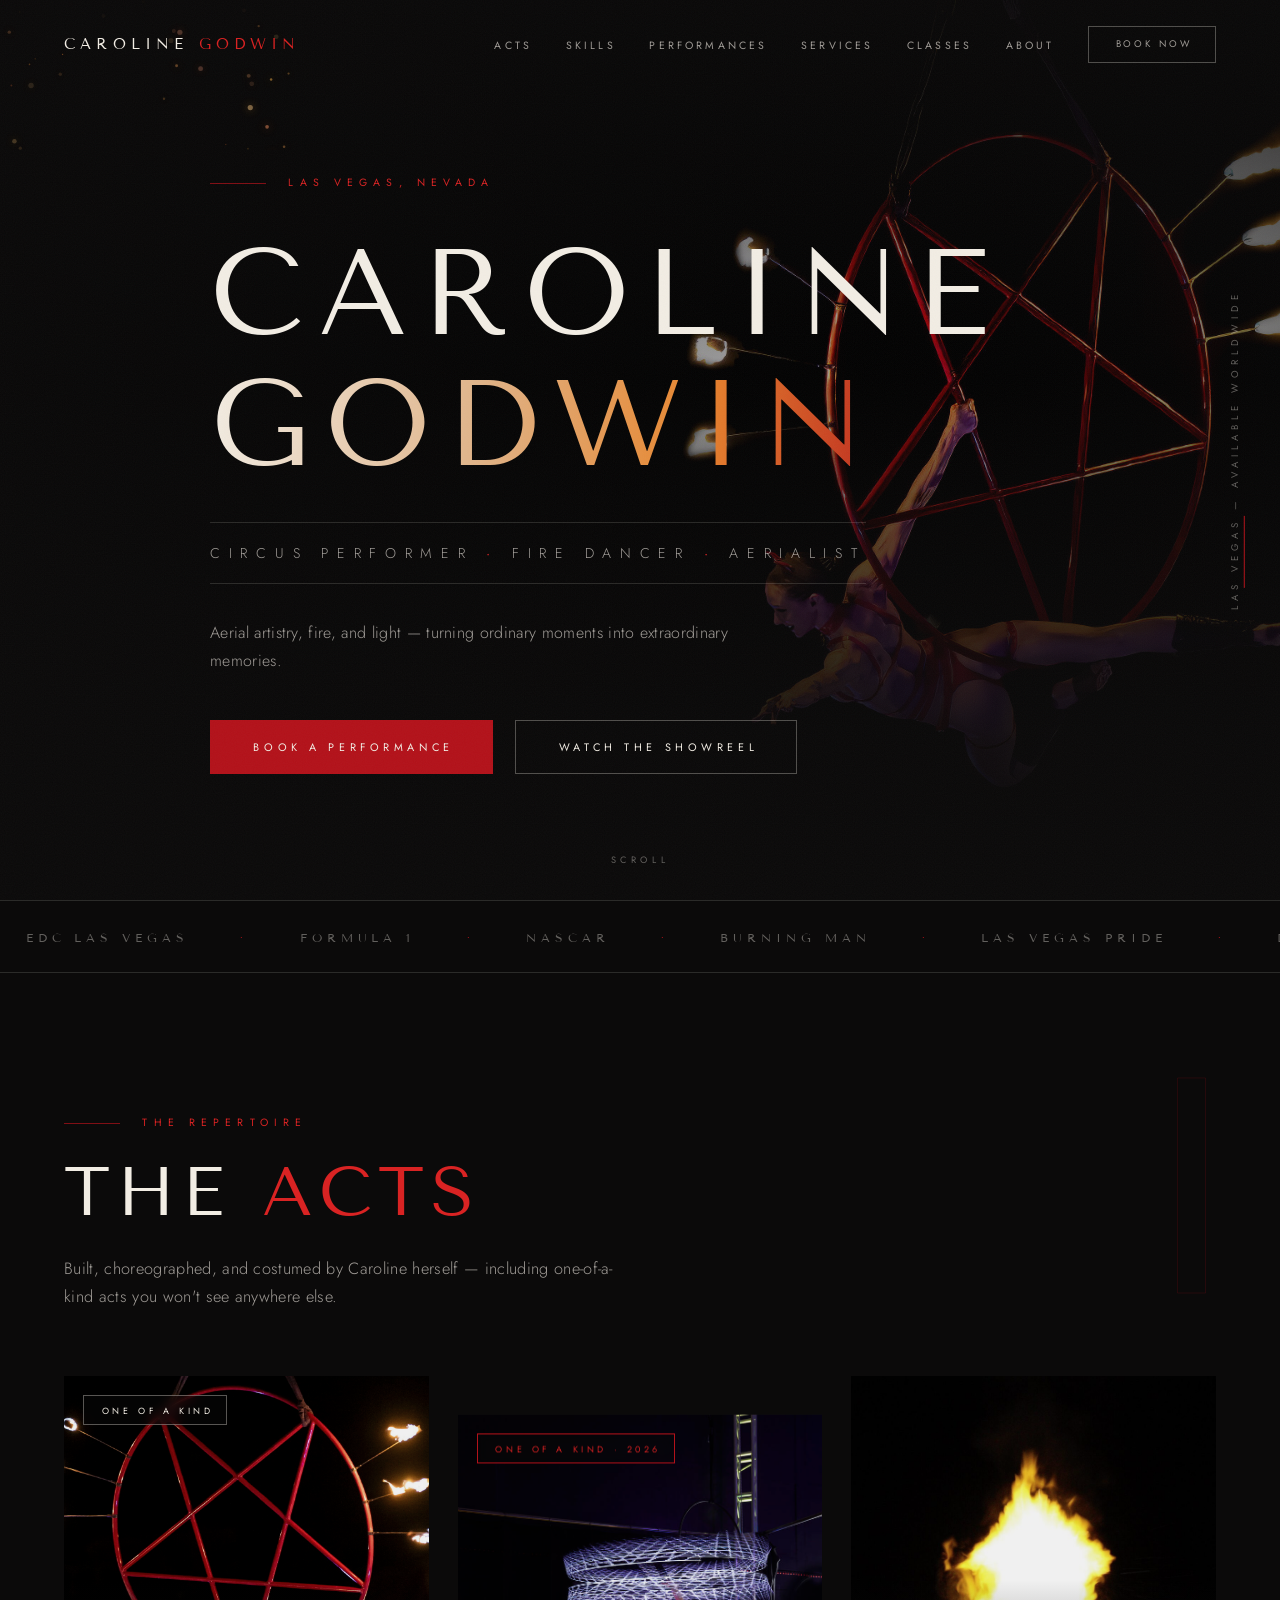
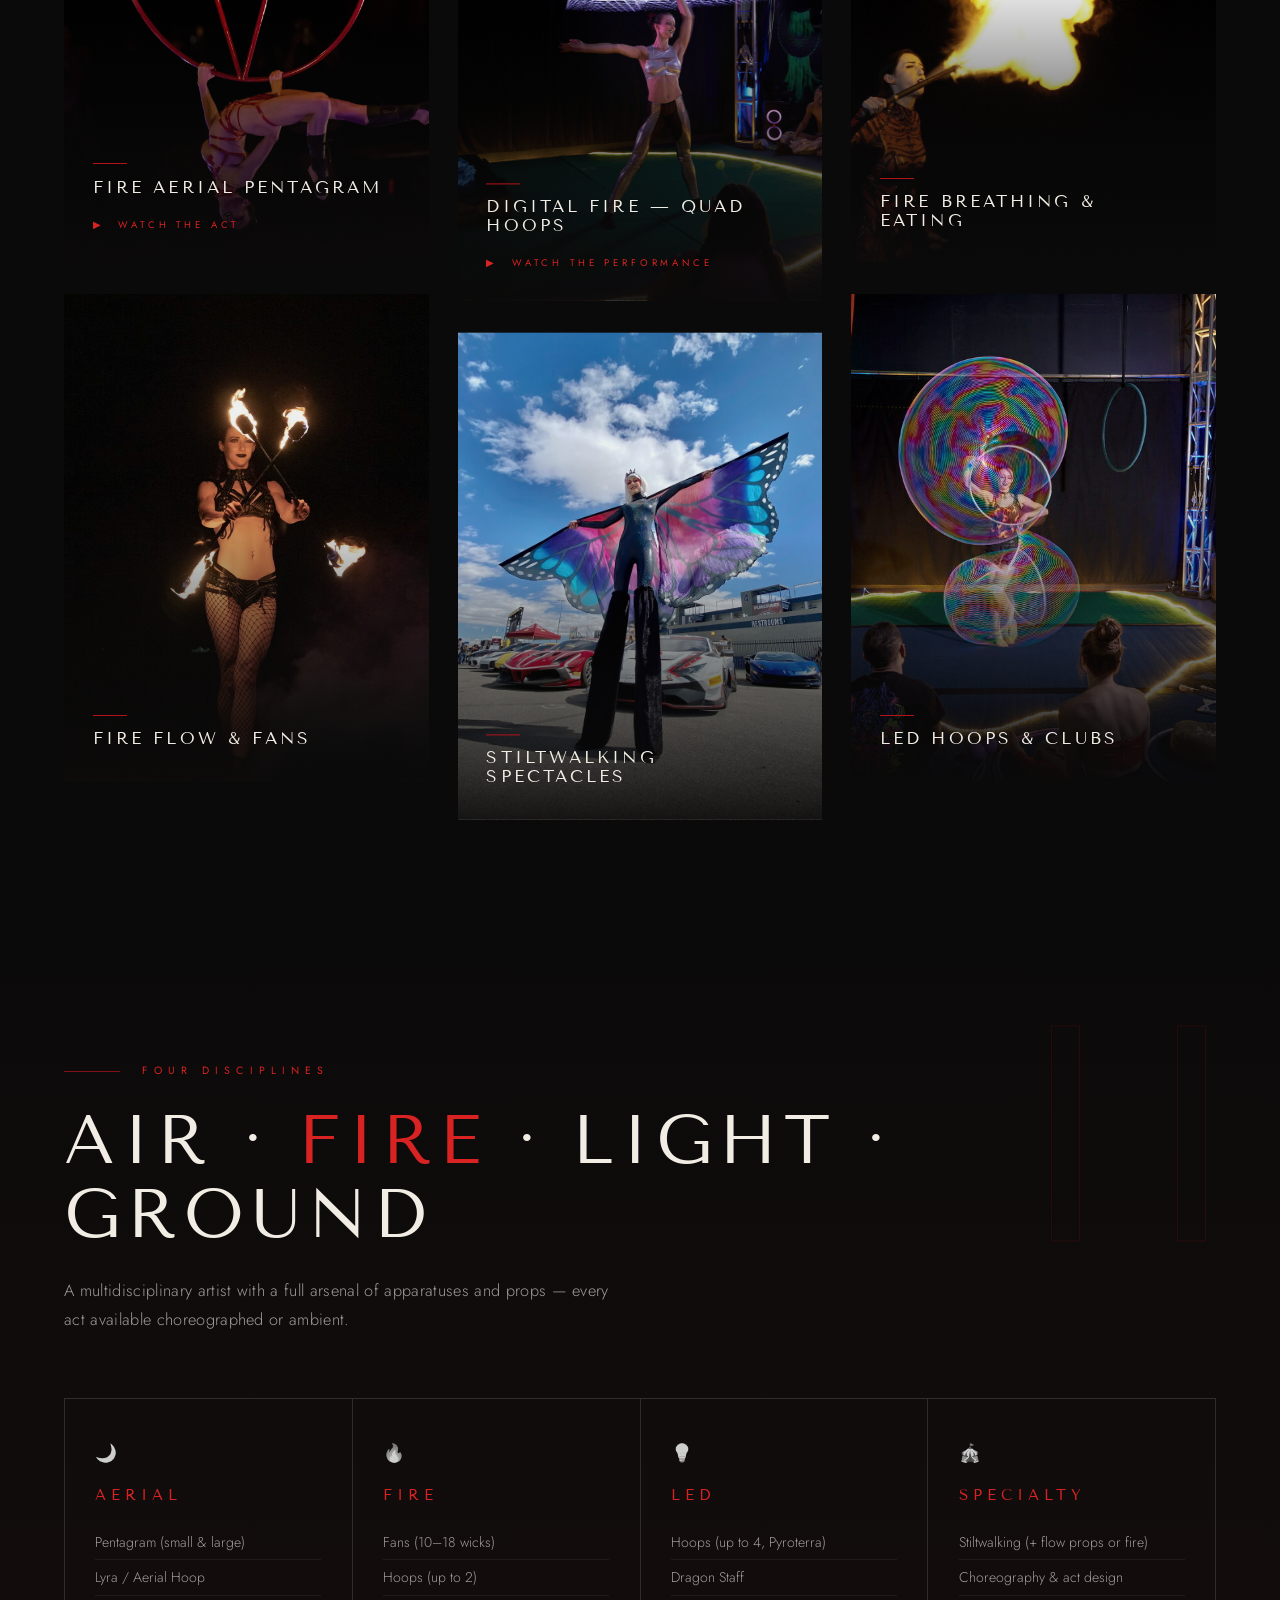
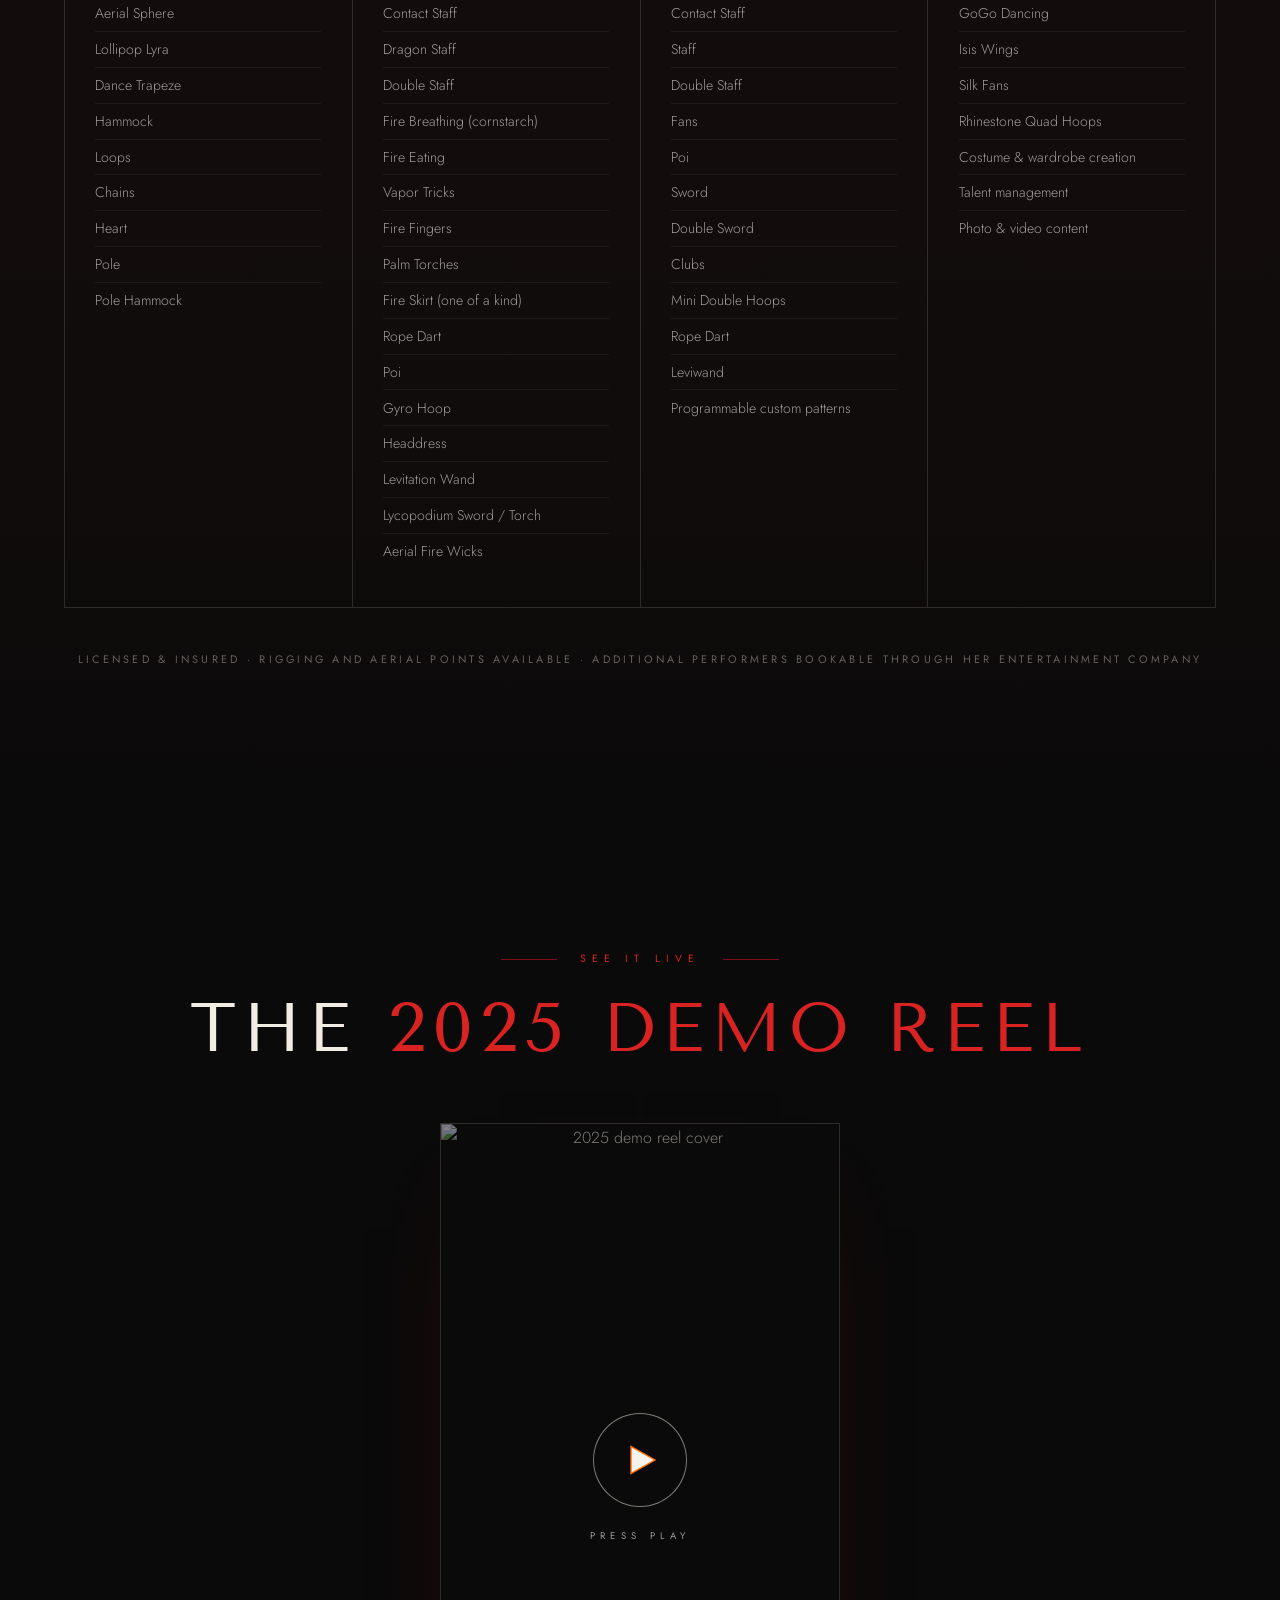
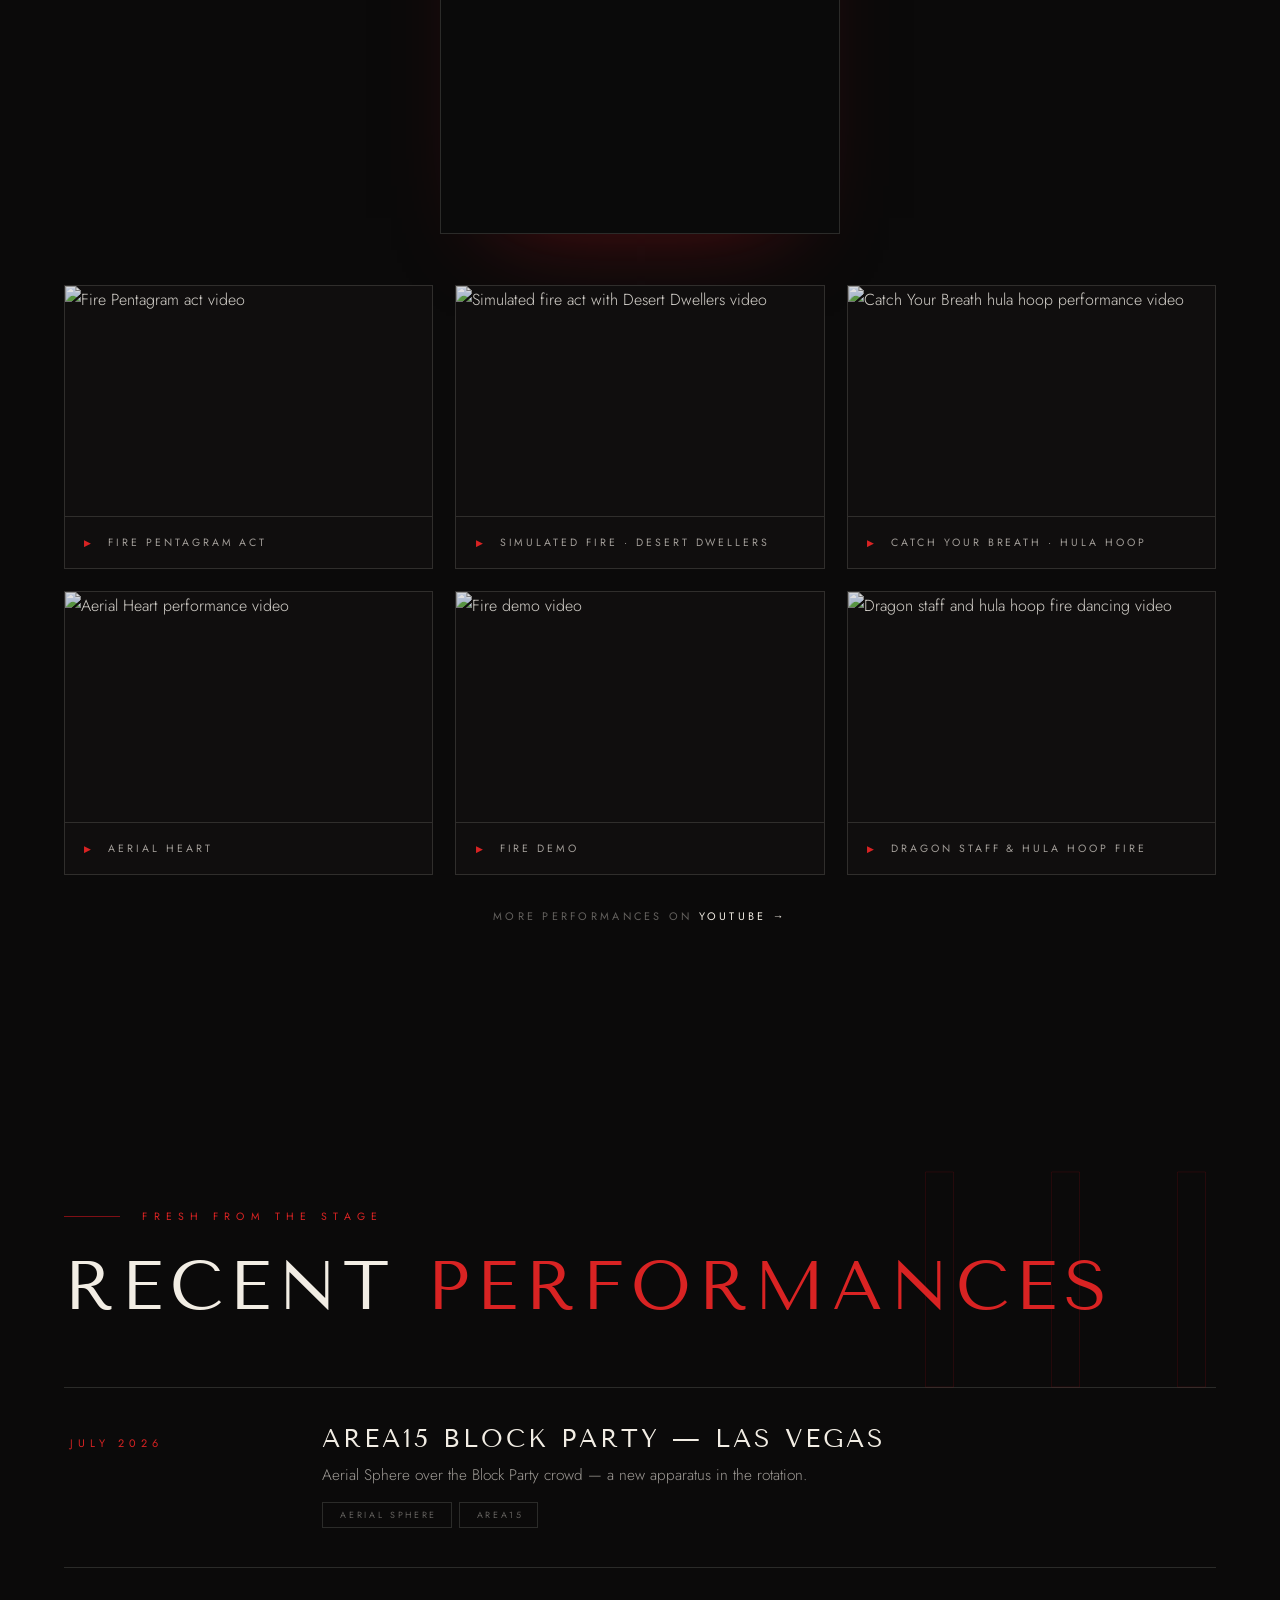
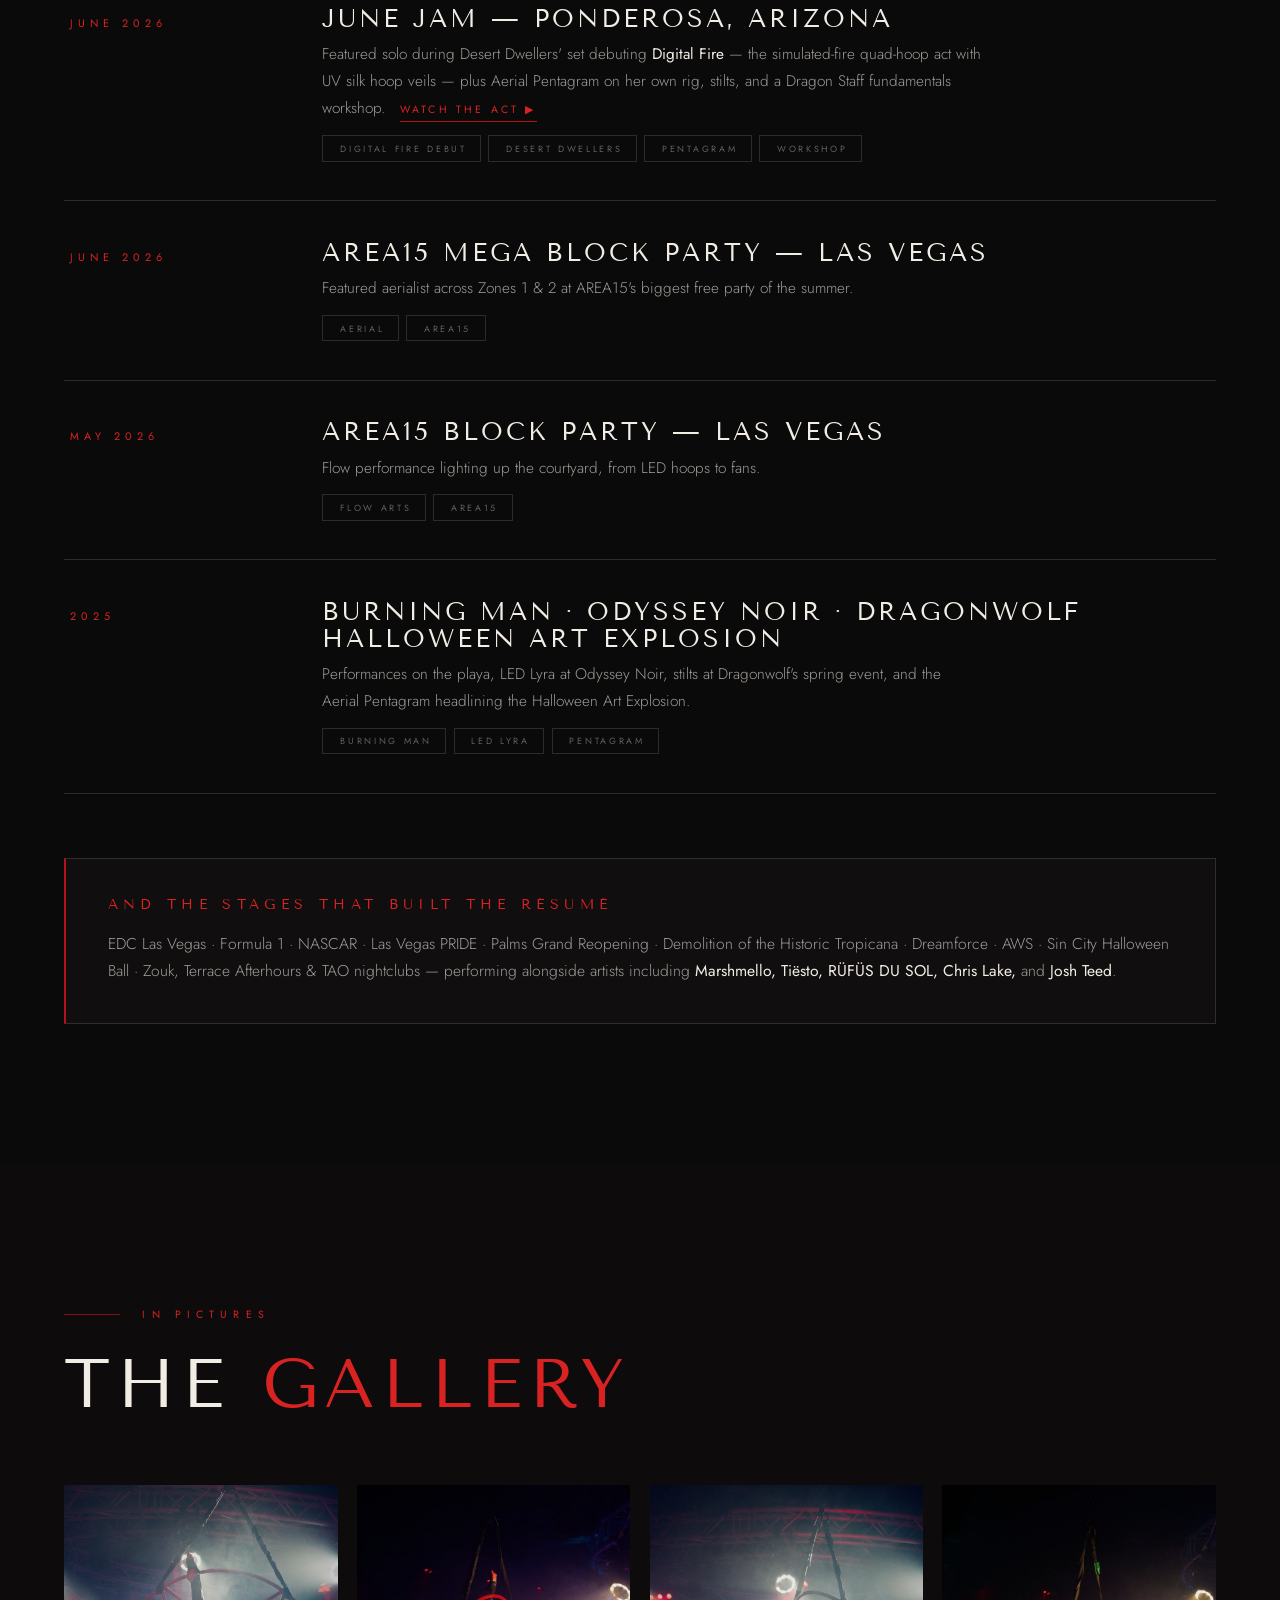
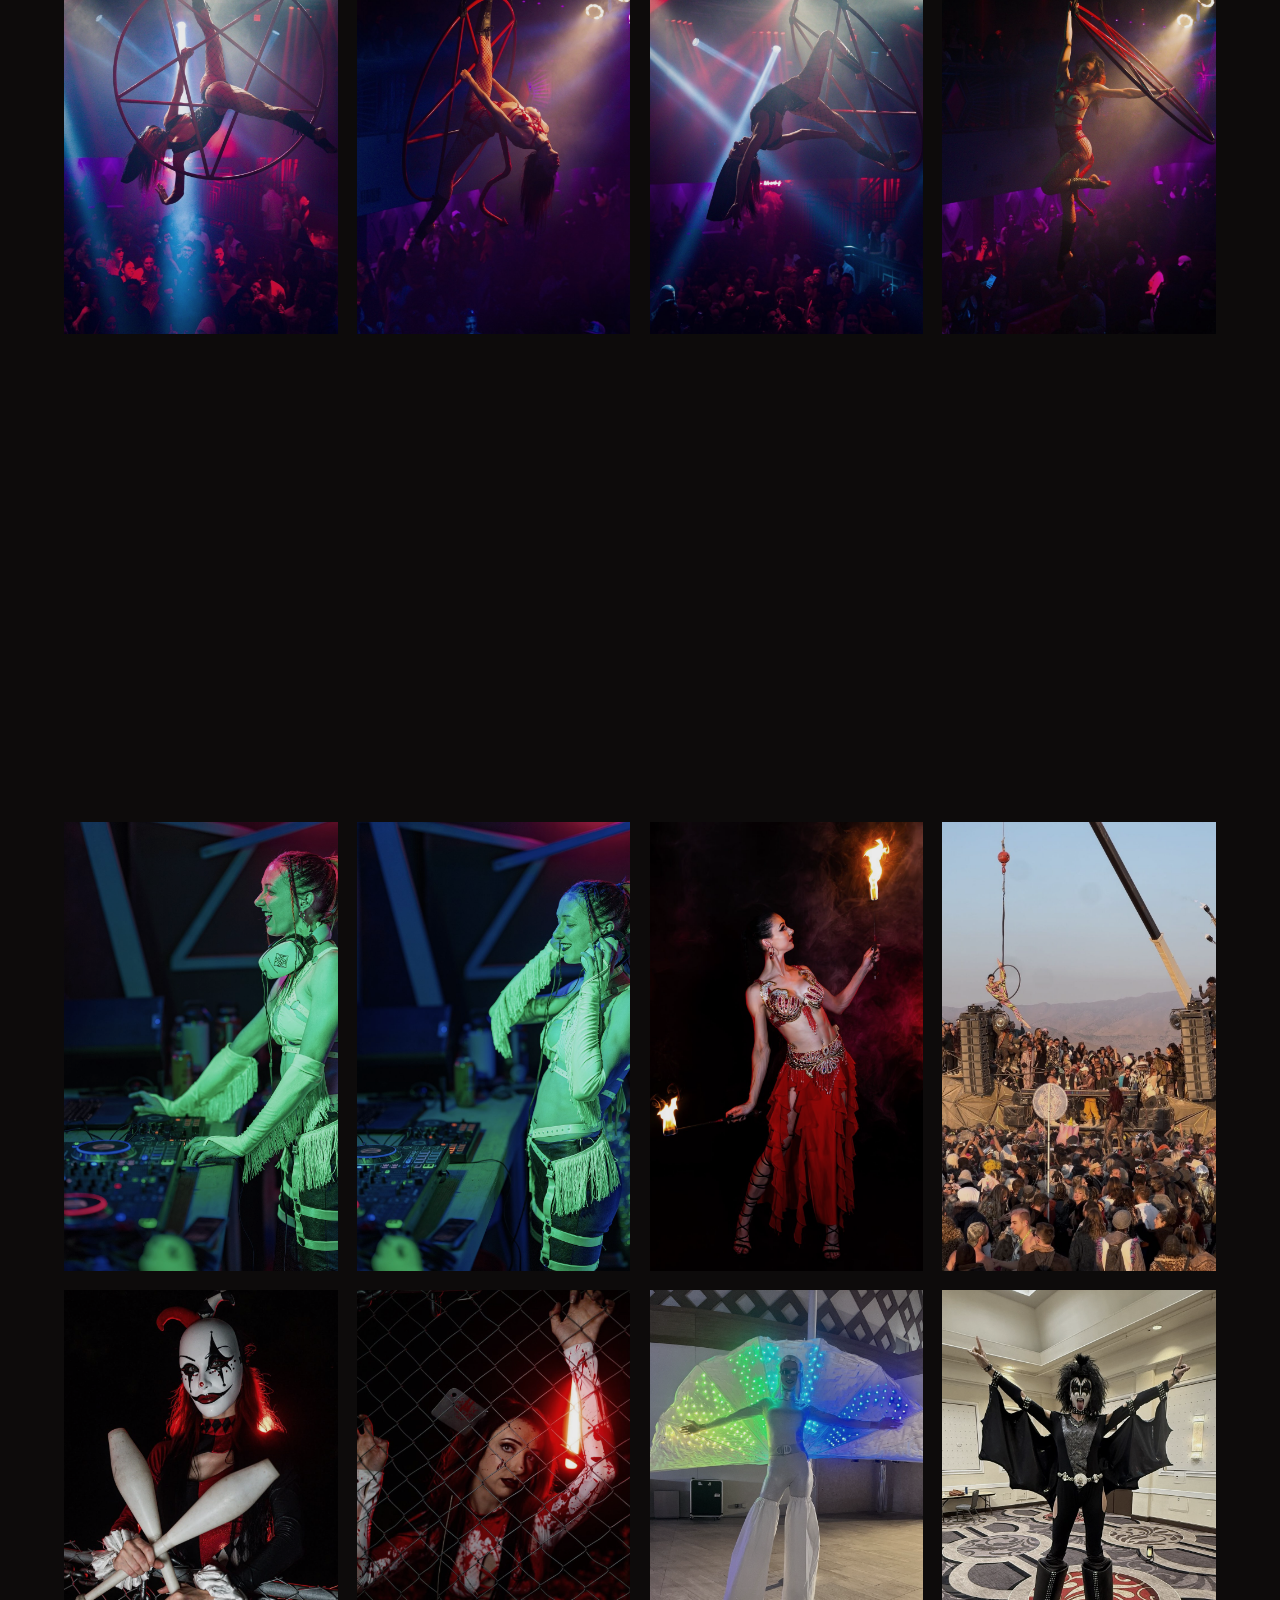
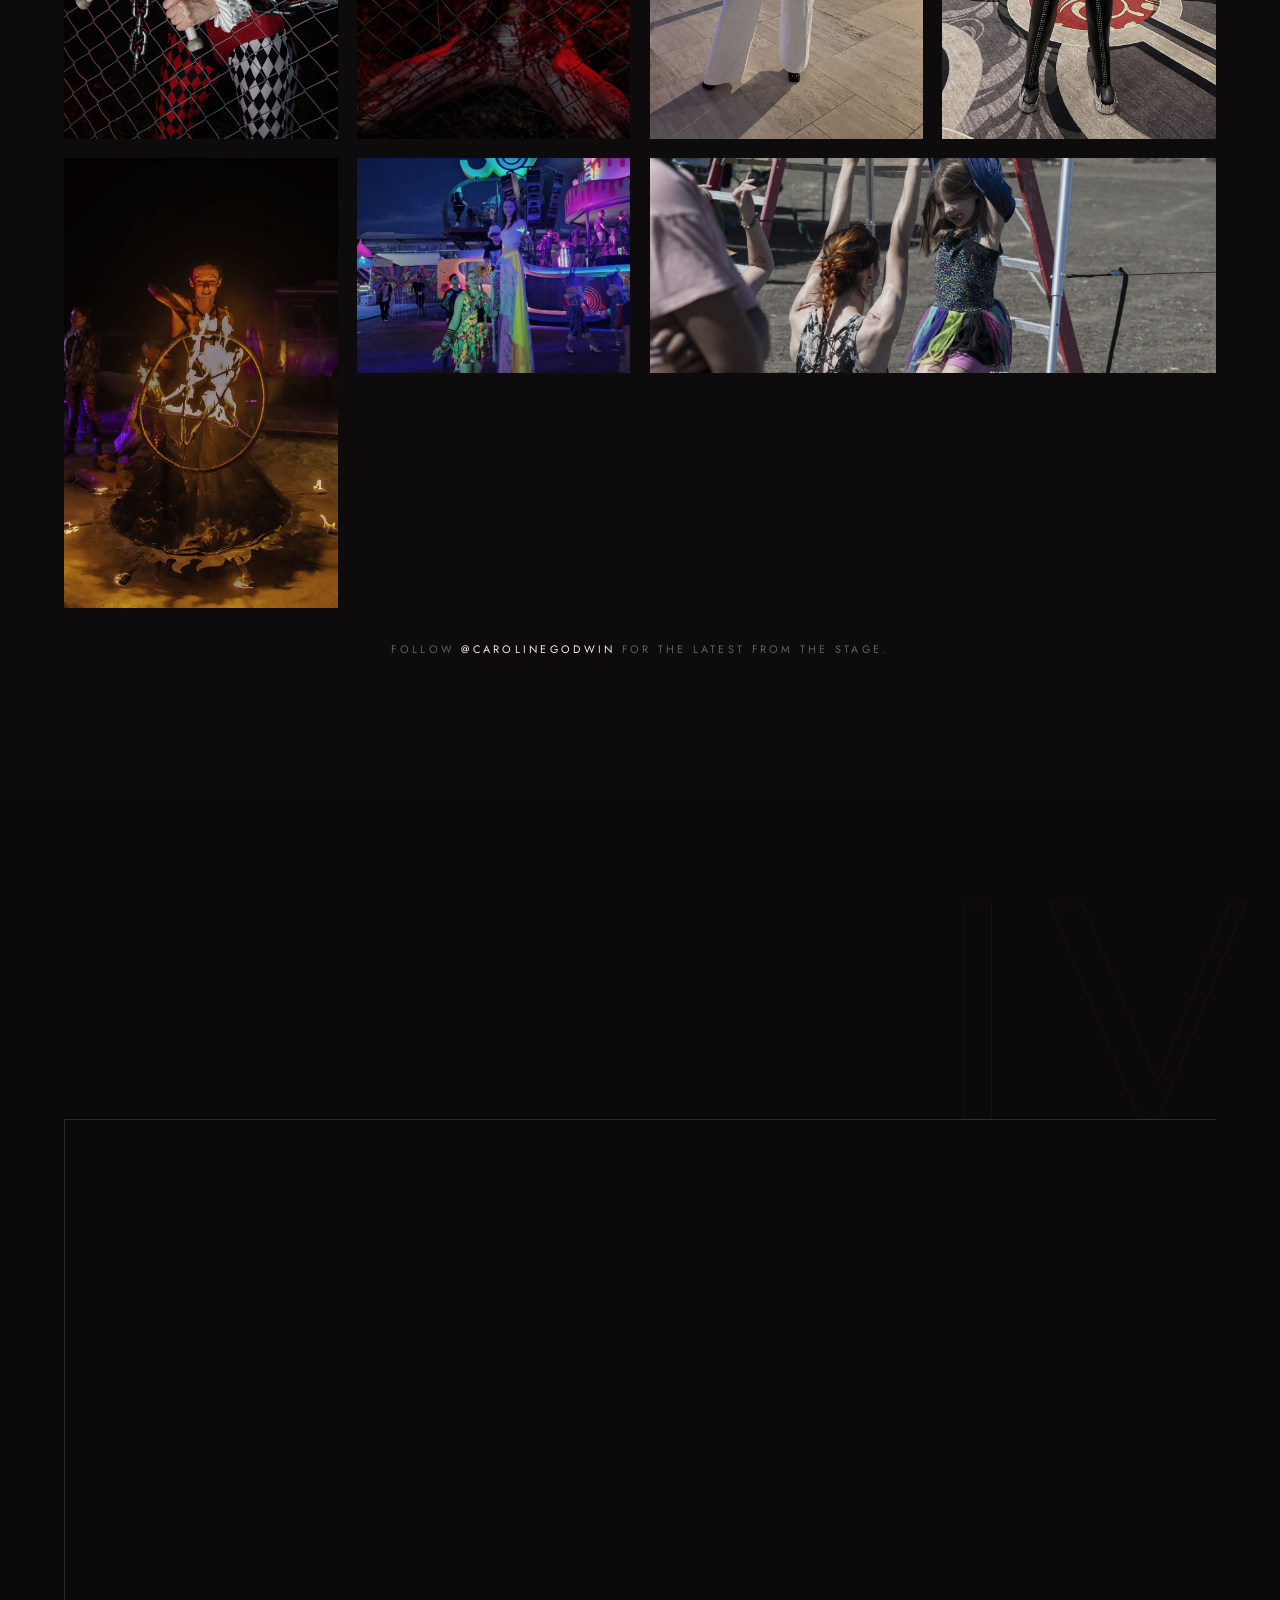
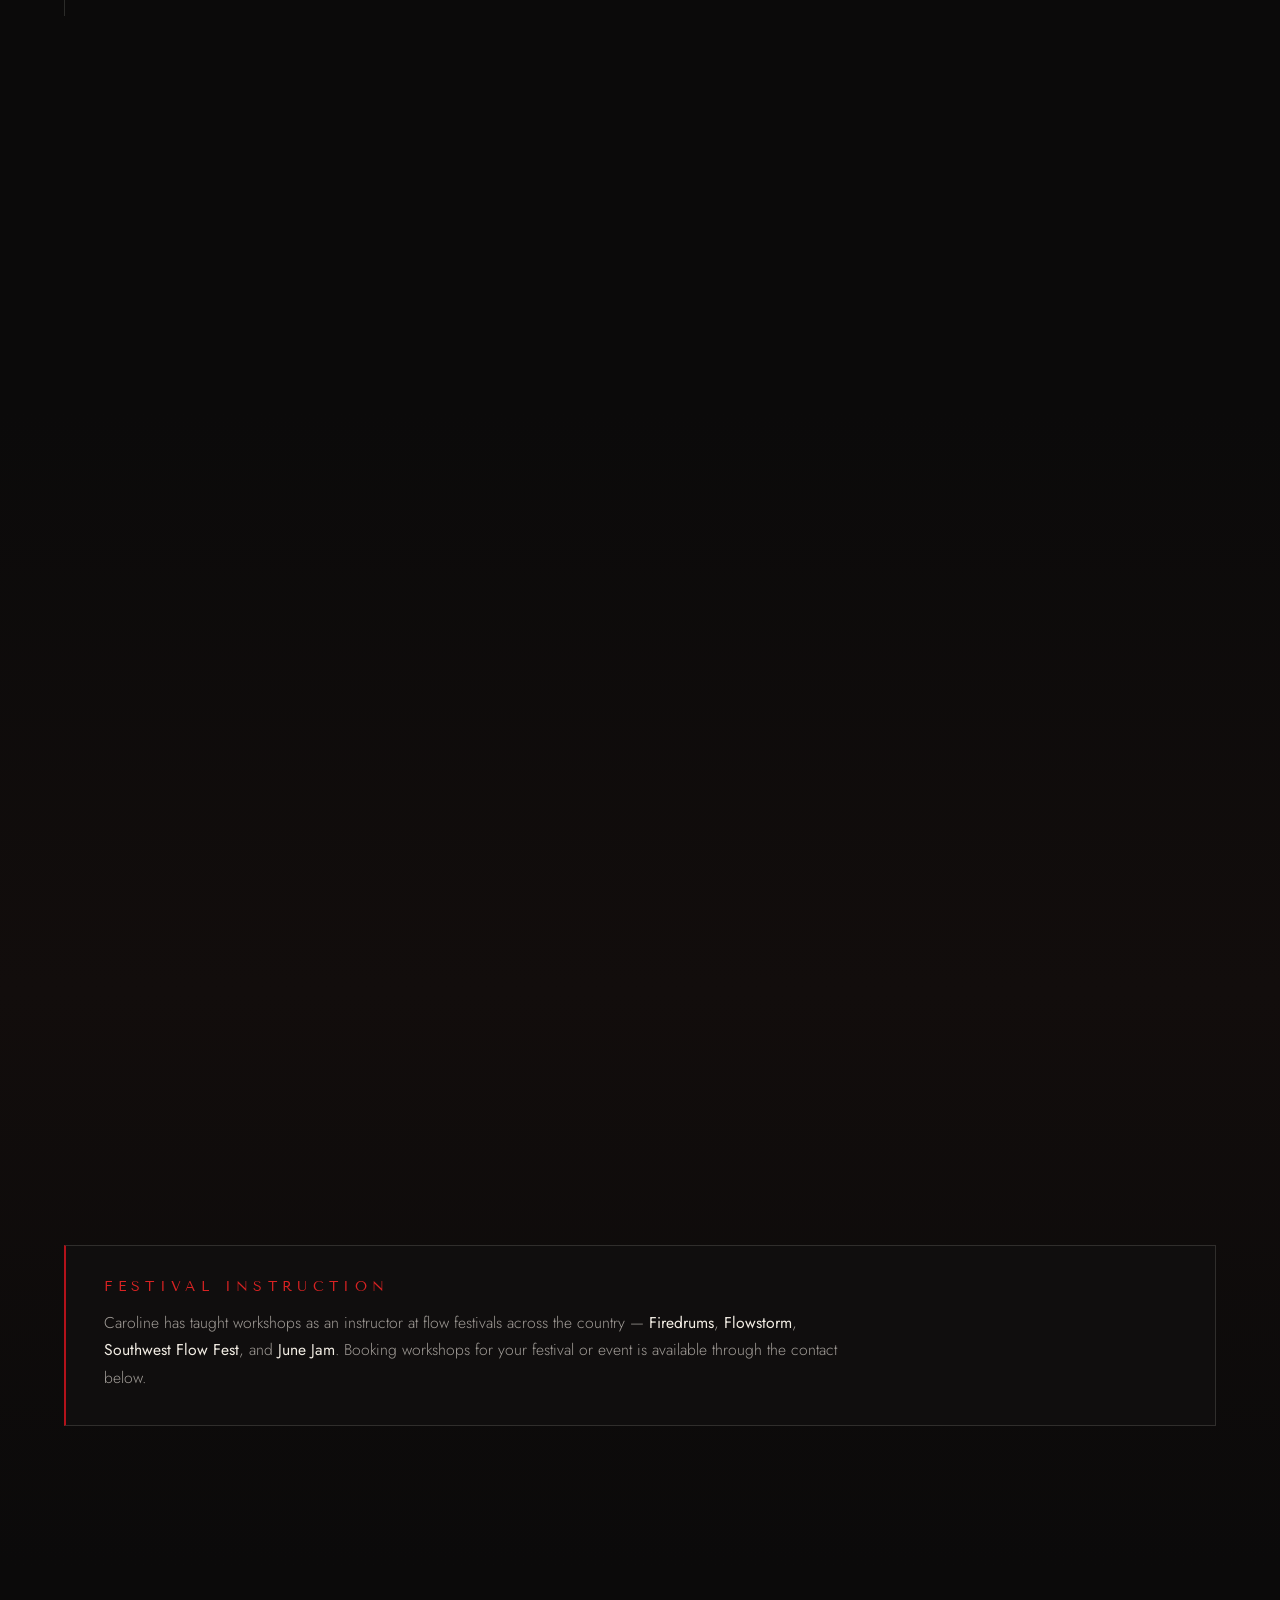
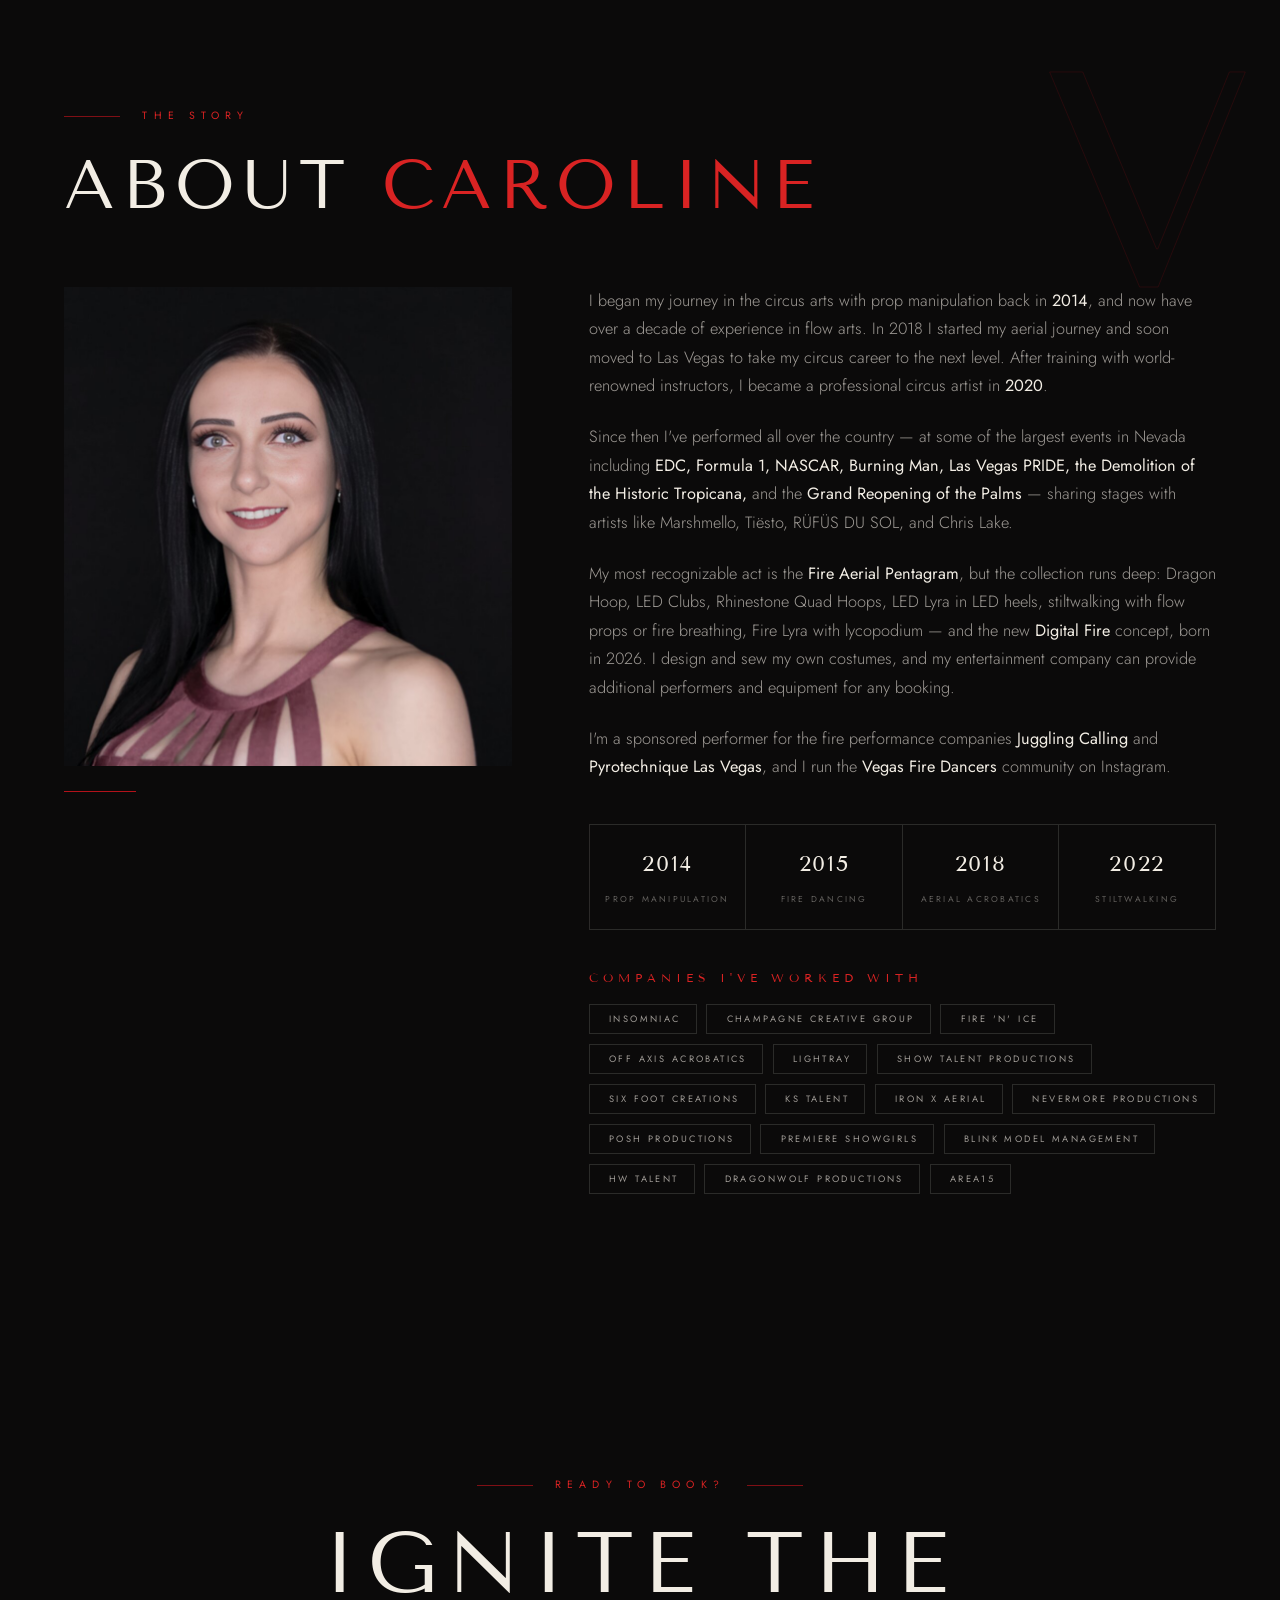
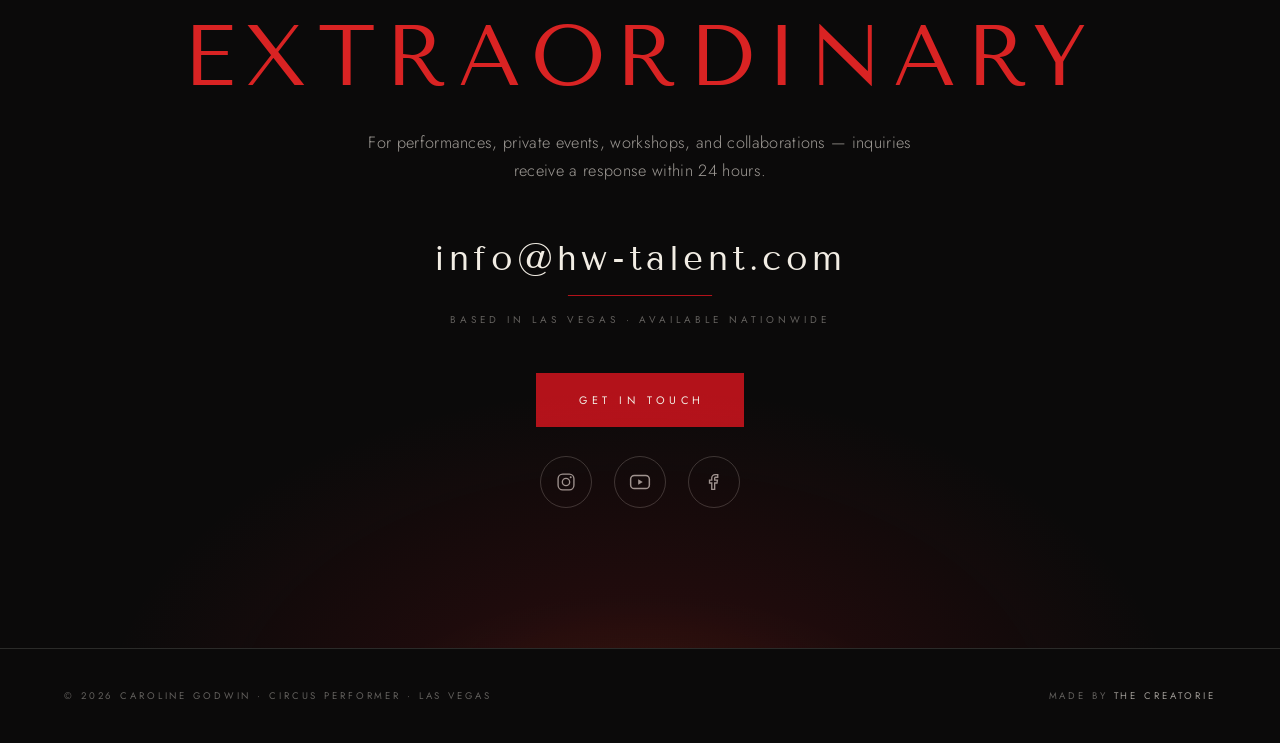
==== index.html @ 17957842 "Add character, stilt, teaching, and fire pentagram photos; pack gallery grid densely Co-Authored-By:" ====
<!DOCTYPE html>
<html lang="en">
<head>
  <meta charset="UTF-8" />
  <meta name="viewport" content="width=device-width, initial-scale=1.0" />
  <title>Caroline Godwin — Circus Performer, Fire Dancer &amp; Aerialist | Las Vegas</title>
  <meta name="description" content="Caroline Godwin is a Las Vegas circus performer, fire dancer, and aerialist — also LED artist, stilt walker, and circus coach. Booked at EDC, Formula 1, NASCAR, Burning Man, AREA15, and more." />
  <meta name="keywords" content="Las Vegas aerialist, fire performer, circus performer, aerial pentagram, lyra, fire dancer, LED performer, stilt walker, event entertainment, Caroline Godwin" />
  <link rel="icon" type="image/png" href="assets/img/favicon.png" />

  <!-- Open Graph -->
  <meta property="og:type" content="website" />
  <meta property="og:title" content="Caroline Godwin — Circus Performer, Fire Dancer &amp; Aerialist" />
  <meta property="og:description" content="Las Vegas circus performer, fire dancer, and aerialist. Turning ordinary moments into extraordinary memories." />
  <meta property="og:image" content="assets/img/fire-pentagram-wide.jpg" />

  <link rel="preconnect" href="https://fonts.googleapis.com" />
  <link rel="preconnect" href="https://fonts.gstatic.com" crossorigin />
  <link href="https://fonts.googleapis.com/css2?family=Tenor+Sans&family=Jost:wght@200;300;400;500&display=swap" rel="stylesheet" />
  <link rel="stylesheet" href="assets/styles.css" />

  <script type="application/ld+json">
  {
    "@context": "https://schema.org",
    "@type": "Person",
    "name": "Caroline Godwin",
    "jobTitle": "Circus Performer, Fire Dancer & Aerialist",
    "description": "Las Vegas-based circus performer, fire dancer, and aerialist — with LED performance, stilt walking, and circus coaching. Signature acts include the Fire Aerial Pentagram.",
    "url": "https://www.carolinegodwin.com",
    "email": "info@hw-talent.com",
    "address": { "@type": "PostalAddress", "addressLocality": "Las Vegas", "addressRegion": "NV", "addressCountry": "US" },
    "sameAs": [
      "https://www.instagram.com/carolinegodwin",
      "https://www.youtube.com/@Carolinegodwincircus",
      "https://www.facebook.com/circuscaroline"
    ]
  }
  </script>
</head>
<body>

  <!-- ============ NAV ============ -->
  <nav class="nav" id="nav">
    <div class="wrap nav-inner">
      <a href="#top" class="brand">CAROLINE <em>GODWIN</em></a>
      <ul class="nav-links" id="navLinks">
        <li><a href="#acts">Acts</a></li>
        <li><a href="#skills">Skills</a></li>
        <li><a href="#performances">Performances</a></li>
        <li><a href="#services">Services</a></li>
        <li><a href="#classes">Classes</a></li>
        <li><a href="#about">About</a></li>
        <li><a href="#contact" class="btn"><span>Book Now</span></a></li>
      </ul>
      <button class="burger" id="burger" aria-label="Toggle menu" aria-expanded="false">
        <span></span><span></span><span></span>
      </button>
    </div>
  </nav>

  <!-- ============ HERO ============ -->
  <header class="hero" id="top">
    <div class="hero-bg" aria-hidden="true"></div>
    <canvas id="embers" aria-hidden="true"></canvas>
    <div class="wrap hero-content">
      <p class="eyebrow">Las Vegas, Nevada</p>
      <h1>Caroline<br /><span class="fire-word">Godwin</span></h1>
      <p class="hero-tag">Circus Performer <b>·</b> Fire Dancer <b>·</b> Aerialist</p>
      <p class="hero-sub">Aerial artistry, fire, and light — turning ordinary moments into
        extraordinary memories.</p>
      <div class="hero-ctas">
        <a href="#contact" class="btn btn-solid"><span>Book a Performance</span></a>
        <a href="#reel" class="btn"><span>Watch the Showreel</span></a>
      </div>
    </div>
    <span class="hero-side" aria-hidden="true">Las Vegas — Available Worldwide</span>
    <span class="scroll-cue">Scroll</span>
  </header>

  <!-- ============ EVENTS LINE ============ -->
  <div class="tapes" aria-label="Events performed at">
    <div class="marquee tape-red">
      <div class="marquee-track" id="marqueeTrack">
        <span>EDC Las Vegas</span><span>Formula 1</span><span>NASCAR</span><span>Burning Man</span><span>Las Vegas PRIDE</span><span>Dreamforce</span><span>June Jam</span><span>Sin City Halloween Ball</span><span>Palms Grand Reopening</span><span>Drop the Trop</span><span>Playa Playground</span><span>Taste the Show</span><span>Firedrums</span><span>Flowstorm</span><span>BLVCKMVSS</span>
      </div>
    </div>
  </div>

  <!-- ============ SIGNATURE ACTS ============ -->
  <section id="acts" class="ghost" data-bg="I">
    <div class="wrap">
      <p class="eyebrow reveal">The Repertoire</p>
      <h2 class="section-title reveal">The <span class="accent">Acts</span></h2>
      <p class="lede reveal">Built, choreographed, and costumed by Caroline herself — including
        one-of-a-kind acts you won't see anywhere else.</p>
      <div class="acts-grid">
        <figure class="act-card act-video reveal" role="button" tabindex="0"
                data-video="OL39vU8sBs0" data-ratio="wide"
                aria-label="Watch the Fire Aerial Pentagram act">
          <span class="badge">One of a Kind</span>
          <img src="assets/img/fire-pentagram-tall.jpg" alt="Caroline Godwin performing on the flaming aerial pentagram" loading="lazy" />
          <figcaption class="act-info">
            <h3>Fire Aerial Pentagram</h3>
            <p>A custom five-point star apparatus, rigged and lit ablaze while Caroline performs
               aerial artistry inside it.</p>
            <span class="watch-cue">▶&nbsp; Watch the act</span>
          </figcaption>
        </figure>
        <figure class="act-card act-video reveal" data-delay="1" role="button" tabindex="0"
                data-video="e8due0wkQ0Q" data-ratio="vertical"
                aria-label="Watch the Digital Fire performance video">
          <span class="badge new">One of a Kind · 2026</span>
          <img src="assets/img/gyroscopic-hoop.jpg" alt="Digital Fire LED quad hoop performance with fire-colored light trails" loading="lazy" />
          <figcaption class="act-info">
            <h3>Digital Fire — Quad Hoops</h3>
            <p>A programmed simulated-fire experience that emulates the energy of real flame —
               burn-ban proof, indoor-friendly, debuted live with Desert Dwellers at June Jam 2026.</p>
            <span class="watch-cue">▶&nbsp; Watch the performance</span>
          </figcaption>
        </figure>
        <figure class="act-card reveal" data-delay="2">
          <img src="assets/img/fire-breathing.jpg" alt="Caroline Godwin breathing a huge plume of fire" loading="lazy" />
          <figcaption class="act-info">
            <h3>Fire Breathing &amp; Eating</h3>
            <p>Corn-starch fire breathing, fire eating, vapor tricks, fire fingers, and palm
               torches — licensed and insured fire performance at its most primal.</p>
          </figcaption>
        </figure>
        <figure class="act-card reveal">
          <img src="assets/img/fire-fans.jpg" alt="Fire fans performance in the smoke" loading="lazy" />
          <figcaption class="act-info">
            <h3>Fire Flow &amp; Fans</h3>
            <p>Double-layered 18-wick fire fans, hoops, dragon staff, rope dart, leviwand, and a
               one-of-a-kind fire skirt — plus Fire Lyra with lycopodium bursts.</p>
          </figcaption>
        </figure>
        <figure class="act-card reveal" data-delay="1">
          <img src="assets/img/butterfly-stilts-racetrack.jpg" alt="Stilt walking in giant butterfly wings at the racetrack" loading="lazy" />
          <figcaption class="act-info">
            <h3>Stiltwalking Spectacles</h3>
            <p>Towering characters with Isis wings, flow props, or fire breathing — seen at EDC,
               Formula 1, NASCAR, and festival midways across the country.</p>
          </figcaption>
        </figure>
        <figure class="act-card reveal" data-delay="2">
          <img src="assets/img/led-bubble-hoops.jpg" alt="Gyroscopic LED hoop act glowing in the dark" loading="lazy" />
          <figcaption class="act-info">
            <h3>LED Hoops &amp; Clubs</h3>
            <p>Pyroterra programmable hoops (up to four at once), LED clubs, rhinestone quad
               hoops, mini double hoops, and LED Lyra performed in light-up 8" heels.</p>
          </figcaption>
        </figure>
      </div>
    </div>
  </section>

  <!-- ============ DISCIPLINES ============ -->
  <section id="skills" class="disciplines ghost" data-bg="II">
    <div class="wrap">
      <p class="eyebrow reveal">Four Disciplines</p>
      <h2 class="section-title reveal">Air · <span class="accent">Fire</span> · Light · Ground</h2>
      <p class="lede reveal">A multidisciplinary artist with a full arsenal of apparatuses and props —
        every act available choreographed or ambient.</p>
      <div class="disc-grid">
        <div class="disc reveal">
          <span class="disc-icon">🌙</span>
          <h3>Aerial</h3>
          <ul>
            <li>Pentagram (small &amp; large)</li>
            <li>Lyra / Aerial Hoop</li>
            <li>Aerial Sphere</li>
            <li>Lollipop Lyra</li>
            <li>Dance Trapeze</li>
            <li>Hammock</li>
            <li>Loops</li>
            <li>Chains</li>
            <li>Heart</li>
            <li>Pole</li>
            <li>Pole Hammock</li>
          </ul>
        </div>
        <div class="disc reveal" data-delay="1">
          <span class="disc-icon">🔥</span>
          <h3>Fire</h3>
          <ul>
            <li>Fans (10–18 wicks)</li>
            <li>Hoops (up to 2)</li>
            <li>Contact Staff</li>
            <li>Dragon Staff</li>
            <li>Double Staff</li>
            <li>Fire Breathing (cornstarch)</li>
            <li>Fire Eating</li>
            <li>Vapor Tricks</li>
            <li>Fire Fingers</li>
            <li>Palm Torches</li>
            <li>Fire Skirt (one of a kind)</li>
            <li>Rope Dart</li>
            <li>Poi</li>
            <li>Gyro Hoop</li>
            <li>Headdress</li>
            <li>Levitation Wand</li>
            <li>Lycopodium Sword / Torch</li>
            <li>Aerial Fire Wicks</li>
          </ul>
        </div>
        <div class="disc reveal" data-delay="2">
          <span class="disc-icon">💡</span>
          <h3>LED</h3>
          <ul>
            <li>Hoops (up to 4, Pyroterra)</li>
            <li>Dragon Staff</li>
            <li>Contact Staff</li>
            <li>Staff</li>
            <li>Double Staff</li>
            <li>Fans</li>
            <li>Poi</li>
            <li>Sword</li>
            <li>Double Sword</li>
            <li>Clubs</li>
            <li>Mini Double Hoops</li>
            <li>Rope Dart</li>
            <li>Leviwand</li>
            <li>Programmable custom patterns</li>
          </ul>
        </div>
        <div class="disc reveal" data-delay="3">
          <span class="disc-icon">🎪</span>
          <h3>Specialty</h3>
          <ul>
            <li>Stiltwalking (+ flow props or fire)</li>
            <li>Choreography &amp; act design</li>
            <li>GoGo Dancing</li>
            <li>Isis Wings</li>
            <li>Silk Fans</li>
            <li>Rhinestone Quad Hoops</li>
            <li>Costume &amp; wardrobe creation</li>
            <li>Talent management</li>
            <li>Photo &amp; video content</li>
          </ul>
        </div>
      </div>
      <p class="disc-note">Licensed &amp; insured · rigging and aerial points available ·
        additional performers bookable through her entertainment company</p>
    </div>
  </section>

  <!-- ============ WATCH ============ -->
  <section id="reel" class="reel">
    <div class="wrap">
      <p class="eyebrow reveal">See It Live</p>
      <h2 class="section-title reveal">The <span class="accent">2025 Demo Reel</span></h2>
      <div class="reel-featured reveal" role="button" tabindex="0" aria-label="Play the 2025 demo reel"
           data-video="5qq1m9czYqo" data-ratio="vertical" id="featuredReel">
        <img src="https://img.youtube.com/vi/5qq1m9czYqo/hqdefault.jpg" alt="2025 demo reel cover" loading="lazy" />
        <div class="video-cover">
          <div class="play-btn">
            <svg width="26" height="30" viewBox="0 0 26 30" fill="none" xmlns="http://www.w3.org/2000/svg">
              <path d="M1 1.5V28.5L25 15L1 1.5Z" fill="#f7f2ec" stroke="#ff6a00" stroke-width="1.4"/>
            </svg>
          </div>
          <span>Press Play</span>
        </div>
      </div>

      <div class="video-grid">
        <figure class="vid-card reveal" role="button" tabindex="0" data-video="OL39vU8sBs0" data-ratio="wide" aria-label="Watch the Fire Pentagram act">
          <img src="https://img.youtube.com/vi/OL39vU8sBs0/hqdefault.jpg" alt="Fire Pentagram act video" loading="lazy" />
          <figcaption><span class="vid-play">▶</span> Fire Pentagram Act</figcaption>
        </figure>
        <figure class="vid-card reveal" data-delay="1" role="button" tabindex="0" data-video="e8due0wkQ0Q" data-ratio="vertical" aria-label="Watch the simulated fire act with Desert Dwellers">
          <img src="https://img.youtube.com/vi/e8due0wkQ0Q/hqdefault.jpg" alt="Simulated fire act with Desert Dwellers video" loading="lazy" />
          <figcaption><span class="vid-play">▶</span> Simulated Fire · Desert Dwellers</figcaption>
        </figure>
        <figure class="vid-card reveal" data-delay="2" role="button" tabindex="0" data-video="H8nj4sbIAmQ" data-ratio="wide" aria-label="Watch Catch Your Breath hula hoop performance">
          <img src="https://img.youtube.com/vi/H8nj4sbIAmQ/hqdefault.jpg" alt="Catch Your Breath hula hoop performance video" loading="lazy" />
          <figcaption><span class="vid-play">▶</span> Catch Your Breath · Hula Hoop</figcaption>
        </figure>
        <figure class="vid-card reveal" role="button" tabindex="0" data-video="6n6LV-1n7CU" data-ratio="vertical" aria-label="Watch the Aerial Heart performance">
          <img src="https://img.youtube.com/vi/6n6LV-1n7CU/hqdefault.jpg" alt="Aerial Heart performance video" loading="lazy" />
          <figcaption><span class="vid-play">▶</span> Aerial Heart</figcaption>
        </figure>
        <figure class="vid-card reveal" data-delay="1" role="button" tabindex="0" data-video="JYvUHVsZxRo" data-ratio="wide" aria-label="Watch the fire demo">
          <img src="https://img.youtube.com/vi/JYvUHVsZxRo/hqdefault.jpg" alt="Fire demo video" loading="lazy" />
          <figcaption><span class="vid-play">▶</span> Fire Demo</figcaption>
        </figure>
        <figure class="vid-card reveal" data-delay="2" role="button" tabindex="0" data-video="M_gC9o65R20" data-ratio="wide" aria-label="Watch dragon staff and hula hoop fire dancing">
          <img src="https://img.youtube.com/vi/M_gC9o65R20/hqdefault.jpg" alt="Dragon staff and hula hoop fire dancing video" loading="lazy" />
          <figcaption><span class="vid-play">▶</span> Dragon Staff &amp; Hula Hoop Fire</figcaption>
        </figure>
      </div>
      <p class="disc-note" style="margin-top:2rem">More performances on
        <a href="https://www.youtube.com/@Carolinegodwincircus/videos" target="_blank" rel="noopener">YouTube&nbsp;→</a></p>
    </div>
  </section>

  <!-- ============ PERFORMANCES ============ -->
  <section id="performances" class="ghost" data-bg="III">
    <div class="wrap">
      <p class="eyebrow reveal">Fresh From the Stage</p>
      <h2 class="section-title reveal">Recent <span class="accent">Performances</span></h2>
      <div class="timeline-wrap">
        <div class="tl-item reveal">
          <span class="tl-date">July 2026</span>
          <div class="tl-body">
            <h3>AREA15 Block Party — Las Vegas</h3>
            <p>Aerial Sphere over the Block Party crowd — a new apparatus in the rotation.</p>
            <span class="tag">Aerial Sphere</span><span class="tag">AREA15</span>
          </div>
        </div>
        <div class="tl-item reveal">
          <span class="tl-date">June 2026</span>
          <div class="tl-body">
            <h3>June Jam — Ponderosa, Arizona</h3>
            <p>Featured solo during Desert Dwellers' set debuting <b>Digital Fire</b> — the
               simulated-fire quad-hoop act with UV silk hoop veils — plus Aerial Pentagram on her
               own rig, stilts, and a Dragon Staff fundamentals workshop.
               <a href="#" class="tl-watch" data-video="e8due0wkQ0Q" data-ratio="vertical">Watch the act&nbsp;▶</a></p>
            <span class="tag">Digital Fire Debut</span><span class="tag">Desert Dwellers</span><span class="tag">Pentagram</span><span class="tag">Workshop</span>
          </div>
        </div>
        <div class="tl-item reveal">
          <span class="tl-date">June 2026</span>
          <div class="tl-body">
            <h3>AREA15 Mega Block Party — Las Vegas</h3>
            <p>Featured aerialist across Zones 1 &amp; 2 at AREA15's biggest free party of the summer.</p>
            <span class="tag">Aerial</span><span class="tag">AREA15</span>
          </div>
        </div>
        <div class="tl-item reveal">
          <span class="tl-date">May 2026</span>
          <div class="tl-body">
            <h3>AREA15 Block Party — Las Vegas</h3>
            <p>Flow performance lighting up the courtyard, from LED hoops to fans.</p>
            <span class="tag">Flow Arts</span><span class="tag">AREA15</span>
          </div>
        </div>
        <div class="tl-item reveal">
          <span class="tl-date">2025</span>
          <div class="tl-body">
            <h3>Burning Man · Odyssey Noir · Dragonwolf Halloween Art Explosion</h3>
            <p>Performances on the playa, LED Lyra at Odyssey Noir, stilts at Dragonwolf's spring
               event, and the Aerial Pentagram headlining the Halloween Art Explosion.</p>
            <span class="tag">Burning Man</span><span class="tag">LED Lyra</span><span class="tag">Pentagram</span>
          </div>
        </div>
      </div>
      <div class="legacy reveal">
        <h3>And the stages that built the résumé</h3>
        <p>EDC Las Vegas · Formula 1 · NASCAR · Las Vegas PRIDE · Palms Grand Reopening ·
           Demolition of the Historic Tropicana · Dreamforce · AWS · Sin City Halloween Ball ·
           Zouk, Terrace Afterhours &amp; TAO nightclubs — performing alongside artists including
           <b>Marshmello, Tiësto, RÜFÜS DU SOL, Chris Lake,</b> and <b>Josh Teed</b>.</p>
      </div>
    </div>
  </section>

  <!-- ============ GALLERY ============ -->
  <section class="gallery">
    <div class="wrap">
      <p class="eyebrow reveal">In Pictures</p>
      <h2 class="section-title reveal">The <span class="accent">Gallery</span></h2>
      <div class="gal-grid">
        <figure class="gal-item gal-tall reveal"><img src="assets/img/pentagram-club-split.jpg" alt="Caroline in a split on the red aerial pentagram above a nightclub crowd" loading="lazy" /><figcaption class="cap">Aerial Pentagram · Nightclub</figcaption></figure>
        <figure class="gal-item gal-tall reveal"><img src="assets/img/pentagram-club-backbend.jpg" alt="Caroline in a red harness costume arching backward through the aerial pentagram" loading="lazy" /><figcaption class="cap">Aerial Pentagram · Red Harness</figcaption></figure>
        <figure class="gal-item gal-tall reveal"><img src="assets/img/pentagram-club-silhouette.jpg" alt="Caroline silhouetted in a backbend on the aerial pentagram against club stage lights" loading="lazy" /><figcaption class="cap">Aerial Pentagram · Under the Lights</figcaption></figure>
        <figure class="gal-item gal-tall reveal"><img src="assets/img/pentagram-club-hang.jpg" alt="Caroline hanging one-armed from the aerial pentagram over the dance floor" loading="lazy" /><figcaption class="cap">Aerial Pentagram · Over the Floor</figcaption></figure>
        <figure class="gal-item gal-tall reveal"><img src="assets/img/lyra-body-paint.jpg" alt="Caroline hanging upside down in a split on the lyra, in black-and-white body paint, framed by hanging flowers" loading="lazy" /><figcaption class="cap">Lyra · Body Paint</figcaption></figure>
        <figure class="gal-item gal-tall reveal"><img src="assets/img/led-wings-stilts.jpg" alt="Caroline on stilts spreading glowing iridescent LED Isis wings at dusk" loading="lazy" /><figcaption class="cap">LED Isis Wings · Stilts</figcaption></figure>
        <figure class="gal-item gal-tall reveal"><img src="assets/img/led-fans-stilts.jpg" alt="Caroline on stilts performing with glowing green LED fans at an outdoor night market" loading="lazy" /><figcaption class="cap">LED Fans · Stilts</figcaption></figure>
        <figure class="gal-item gal-tall reveal"><img src="assets/img/vegas-strip-portrait.jpg" alt="Caroline in red couture above the Las Vegas Strip" loading="lazy" /><figcaption class="cap">Above the Strip</figcaption></figure>
        <figure class="gal-item gal-tall reveal"><img src="assets/img/dj-set-laughing.jpg" alt="Caroline laughing behind the DJ decks in a white fringe outfit under green light" loading="lazy" /><figcaption class="cap">Behind the Decks</figcaption></figure>
        <figure class="gal-item gal-tall reveal"><img src="assets/img/dj-set-headphones.jpg" alt="Caroline holding headphones to her ear while DJing under green and blue light" loading="lazy" /><figcaption class="cap">DJ Set</figcaption></figure>
        <figure class="gal-item gal-tall reveal"><img src="assets/img/fire-torch-smoke.jpg" alt="Fire torch performance with red smoke" loading="lazy" /><figcaption class="cap">Fire &amp; Smoke</figcaption></figure>
        <figure class="gal-item gal-tall reveal"><img src="assets/img/aerial-hoop-festival.jpg" alt="Aerial hoop above the Burning Man crowd during RÜFÜS DU SOL on the Maxa art car" loading="lazy" /><figcaption class="cap">RÜFÜS DU SOL · Maxa Art Car · Burning Man</figcaption></figure>
        <figure class="gal-item gal-tall reveal"><img src="assets/img/jester-clubs.jpg" alt="Caroline in a harlequin jester mask and costume holding juggling clubs against a chain-link fence" loading="lazy" /><figcaption class="cap">Harlequin · Juggling Clubs</figcaption></figure>
        <figure class="gal-item gal-tall reveal"><img src="assets/img/horror-cleaver.jpg" alt="Caroline in blood-splattered horror costume gripping a chain-link fence under red light" loading="lazy" /><figcaption class="cap">Horror Character</figcaption></figure>
        <figure class="gal-item gal-tall reveal"><img src="assets/img/led-peacock-stilts.jpg" alt="Caroline on stilts in a silver futuristic costume with glowing rainbow LED peacock wings" loading="lazy" /><figcaption class="cap">LED Peacock Wings · Stilts</figcaption></figure>
        <figure class="gal-item gal-tall reveal"><img src="assets/img/kiss-stilts.jpg" alt="Caroline on stilts dressed as a KISS rock character with bat wings and face paint" loading="lazy" /><figcaption class="cap">Rock Legend · Stilts</figcaption></figure>
        <figure class="gal-item gal-tall reveal"><img src="assets/img/fire-pentagram-skirt.jpg" alt="Caroline holding a flaming pentagram hoop while wearing a ring of fire wicks around her skirt at night" loading="lazy" /><figcaption class="cap">Fire Pentagram · Fire Skirt</figcaption></figure>
        <figure class="gal-item reveal"><img src="assets/img/stilts-edc.jpg" alt="Stilt walking at EDC" loading="lazy" /><figcaption class="cap">EDC Las Vegas</figcaption></figure>
        <figure class="gal-item gal-wide reveal"><img src="assets/img/teaching-aerial-hammock.jpg" alt="Caroline cheering on a young student swinging in an aerial hammock at an outdoor workshop" loading="lazy" /><figcaption class="cap">Teaching · Aerial Hammock Workshop</figcaption></figure>
        <figure class="gal-item reveal"><img src="assets/img/lyra-theater.jpg" alt="Lyra on a theater stage" loading="lazy" /><figcaption class="cap">Theater Lyra</figcaption></figure>
        <figure class="gal-item gal-wide reveal"><img src="assets/img/red-couture-portrait.jpg" alt="Red couture portrait at night" loading="lazy" /><figcaption class="cap">Vegas Nights</figcaption></figure>
      </div>
      <p class="disc-note" style="margin-top:2rem">Follow
        <a href="https://www.instagram.com/carolinegodwin" target="_blank" rel="noopener">@carolinegodwin</a>
        for the latest from the stage.</p>
    </div>
  </section>

  <!-- ============ SERVICES ============ -->
  <section id="services" class="ghost" data-bg="IV">
    <div class="wrap">
      <p class="eyebrow reveal">Elevate Your Event</p>
      <h2 class="section-title reveal">The <span class="accent">Services</span></h2>
      <div class="svc-grid">
        <div class="svc reveal">
          <span class="svc-num">01</span>
          <h3>Choreographed Acts</h3>
          <p>High-energy, polished feature performances tailored to the theme and energy of your
             event — corporate galas, private parties, festivals, and celebrations that call for a
             show-stopping moment.</p>
        </div>
        <div class="svc reveal" data-delay="1">
          <span class="svc-num">02</span>
          <h3>Ambient Performance</h3>
          <p>Mesmerizing atmosphere without taking center stage — fire dancing, aerial, LED, and
             stilts for cocktail receptions and upscale gatherings. All equipment can be provided,
             including rigging and aerial points.</p>
        </div>
        <div class="svc reveal">
          <span class="svc-num">03</span>
          <h3>Professional Instruction</h3>
          <p>Private lessons and group workshops in aerial disciplines, flow arts, pole, and fire —
             perfect for team-building sessions, festival workshops, and specialized classes.</p>
        </div>
        <div class="svc reveal" data-delay="1">
          <span class="svc-num">04</span>
          <h3>Brand Representation</h3>
          <p>Modeling, influencer collaborations, and ambassadorship — dynamic content creation,
             live appearances, and social promotion that captivates audiences.</p>
        </div>
      </div>
      <div class="rental reveal">
        <h3>Equipment &amp; Rigging Rental</h3>
        <p>Professional performance equipment available to rent — <b>aerial rigs, X-Pole stage,
           lollipop stage, lyra hoops, aerial pole, silks,</b> and more.
           <a href="mailto:info@hw-talent.com?subject=Rigging%20%26%20Equipment%20Inquiry">Get in touch</a>
           for information about providing rigging at your event.</p>
      </div>
      <div class="svc-perks reveal">
        <span>Hair &amp; makeup included</span>
        <span>Costumes available on request</span>
        <span>Additional performers bookable</span>
        <span>Licensed &amp; insured</span>
      </div>
    </div>
  </section>

  <!-- ============ CLASSES ============ -->
  <section id="classes" class="classes">
    <div class="wrap">
      <p class="eyebrow reveal">Learn From Caroline</p>
      <h2 class="section-title reveal">Classes &amp; <span class="accent">Fire Jams</span></h2>
      <p class="lede reveal">Caroline teaches weekly classes at Pole Fitness Studio, Las Vegas —
         flexibility, aerial hoop, aerial hammock, and flow arts.</p>
      <div class="class-grid">
        <div class="class-card reveal">
          <span class="disc-icon">🌙</span>
          <h3>Aerial Hoop &amp; Hammock</h3>
          <p class="class-when">Weekly · Pole Fitness Studio</p>
          <p>Aerial classes for all levels — hammock Mondays at 7:15 PM, plus aerial hoop
             (lyra) technique and combos.</p>
        </div>
        <div class="class-card reveal" data-delay="1">
          <span class="disc-icon">🤸</span>
          <h3>Flexibility</h3>
          <p class="class-when">Weekly · Pole Fitness Studio</p>
          <p>Active flexibility training to build the bendy strength behind every aerial
             shape — all levels welcome.</p>
        </div>
        <div class="class-card reveal" data-delay="2">
          <span class="disc-icon">🌀</span>
          <h3>Flow Arts — All Props</h3>
          <p class="class-when">Thursdays · 7:30 PM</p>
          <p>Learn prop manipulation in front of the mirror with instruction — hoops, poi, fans,
             staff, and more, all levels.</p>
        </div>
        <div class="class-card reveal" data-delay="3">
          <span class="disc-icon">🔥</span>
          <h3>Las Vegas Fire Jams</h3>
          <p class="class-when">Sundays · 7:30–10:30 PM</p>
          <p>Community fire jams created and organized by Caroline.
             <a href="https://www.instagram.com/carolinegodwin" target="_blank" rel="noopener">DM on Instagram</a>
             for the location.</p>
        </div>
      </div>
      <div class="rental festivals reveal">
        <h3>Festival Instruction</h3>
        <p>Caroline has taught workshops as an instructor at flow festivals across the
           country — <b>Firedrums</b>, <b>Flowstorm</b>, <b>Southwest Flow Fest</b>, and
           <b>June Jam</b>. Booking workshops for your festival or event is available
           through the contact below.</p>
      </div>
    </div>
  </section>

  <!-- ============ ABOUT ============ -->
  <section id="about" class="ghost" data-bg="V">
    <div class="wrap">
      <p class="eyebrow reveal">The Story</p>
      <h2 class="section-title reveal">About <span class="accent">Caroline</span></h2>
      <div class="about-grid">
        <div class="about-photo reveal">
          <img src="assets/img/headshot.jpg" alt="Caroline Godwin headshot" loading="lazy" />
        </div>
        <div class="about-copy">
          <p class="reveal">I began my journey in the circus arts with prop manipulation back in
             <b>2014</b>, and now have over a decade of experience in flow arts. In 2018 I started
             my aerial journey and soon moved to Las Vegas to take my circus career to the next
             level. After training with world-renowned instructors, I became a professional circus
             artist in <b>2020</b>.</p>
          <p class="reveal">Since then I've performed all over the country — at some of the largest
             events in Nevada including <b>EDC, Formula 1, NASCAR, Burning Man, Las Vegas PRIDE,
             the Demolition of the Historic Tropicana,</b> and the <b>Grand Reopening of the
             Palms</b> — sharing stages with artists like Marshmello, Tiësto, RÜFÜS DU SOL, and
             Chris Lake.</p>
          <p class="reveal">My most recognizable act is the <b>Fire Aerial Pentagram</b>, but the collection
             runs deep: Dragon Hoop, LED Clubs, Rhinestone Quad Hoops, LED Lyra in LED
             heels, stiltwalking with flow props or fire breathing, Fire Lyra with lycopodium — and
             the new <b>Digital Fire</b> concept, born in 2026. I design and sew my own costumes,
             and my entertainment company can provide additional performers and equipment for any
             booking.</p>
          <p class="reveal">I'm a sponsored performer for the fire performance companies
             <b>Juggling Calling</b> and <b>Pyrotechnique Las Vegas</b>, and I run the
             <b>Vegas Fire Dancers</b> community on Instagram.</p>
          <div class="skill-years reveal">
            <div class="sy"><b>2014</b><span>Prop Manipulation</span></div>
            <div class="sy"><b>2015</b><span>Fire Dancing</span></div>
            <div class="sy"><b>2018</b><span>Aerial Acrobatics</span></div>
            <div class="sy"><b>2022</b><span>Stiltwalking</span></div>
          </div>
          <div class="companies reveal">
            <h3>Companies I've Worked With</h3>
            <div class="chip-row">
              <span class="chip">Insomniac</span>
              <span class="chip">Champagne Creative Group</span>
              <span class="chip">Fire 'N' Ice</span>
              <span class="chip">Off Axis Acrobatics</span>
              <span class="chip">Lightray</span>
              <span class="chip">Show Talent Productions</span>
              <span class="chip">Six Foot Creations</span>
              <span class="chip">KS Talent</span>
              <span class="chip">Iron X Aerial</span>
              <span class="chip">Nevermore Productions</span>
              <span class="chip">Posh Productions</span>
              <span class="chip">Premiere Showgirls</span>
              <span class="chip">Blink Model Management</span>
              <span class="chip">HW Talent</span>
              <span class="chip">Dragonwolf Productions</span>
              <span class="chip">AREA15</span>
            </div>
          </div>
        </div>
      </div>
    </div>
  </section>

  <!-- ============ CONTACT ============ -->
  <section id="contact" class="contact">
    <div class="wrap">
      <p class="eyebrow reveal">Ready to Book?</p>
      <h2 class="section-title contact-title reveal">Ignite the<br /><span class="accent">Extraordinary</span></h2>
      <p class="lede reveal">For performances, private events, workshops, and collaborations —
         inquiries receive a response within 24 hours.</p>
      <a class="contact-email reveal" href="mailto:info@hw-talent.com?subject=Booking%20Inquiry%20—%20Caroline%20Godwin">info@hw-talent.com</a>
      <p class="contact-meta reveal">Based in Las Vegas · Available Nationwide</p>
      <a href="mailto:info@hw-talent.com?subject=Booking%20Inquiry%20—%20Caroline%20Godwin" class="btn btn-solid reveal"><span>Get in Touch</span></a>
      <div class="socials reveal">
        <a href="https://www.instagram.com/carolinegodwin" target="_blank" rel="noopener" aria-label="Instagram">
          <svg width="20" height="20" viewBox="0 0 24 24" fill="none" stroke="currentColor" stroke-width="1.6"><rect x="2.5" y="2.5" width="19" height="19" rx="5.5"/><circle cx="12" cy="12" r="4.4"/><circle cx="17.6" cy="6.4" r="1.2" fill="currentColor" stroke="none"/></svg>
        </a>
        <a href="https://www.youtube.com/@Carolinegodwincircus/videos" target="_blank" rel="noopener" aria-label="YouTube">
          <svg width="22" height="22" viewBox="0 0 24 24" fill="none" stroke="currentColor" stroke-width="1.6"><rect x="1.8" y="4.8" width="20.4" height="14.4" rx="4"/><path d="M10 9l5 3-5 3V9z" fill="currentColor" stroke="none"/></svg>
        </a>
        <a href="https://www.facebook.com/circuscaroline" target="_blank" rel="noopener" aria-label="Facebook">
          <svg width="20" height="20" viewBox="0 0 24 24" fill="none" stroke="currentColor" stroke-width="1.6"><path d="M15.5 3.2h-2.2a4 4 0 0 0-4 4v2.6H6.6v3.4h2.7v7.6h3.5v-7.6h2.8l.5-3.4h-3.3V7.4c0-.6.5-1.1 1.1-1.1h2.6V3.2z"/></svg>
        </a>
      </div>
    </div>
  </section>

  <!-- ============ FOOTER ============ -->
  <footer>
    <div class="wrap foot-inner">
      <span>© <span id="year"></span> Caroline Godwin · Circus Performer · Las Vegas</span>
      <span>Made by <a href="https://thecreatorie.com" target="_blank" rel="noopener">The Creatorie</a></span>
    </div>
  </footer>

  <!-- ============ VIDEO LIGHTBOX ============ -->
  <div id="lightbox" class="lightbox" aria-hidden="true" role="dialog" aria-label="Performance video">
    <button class="lightbox-close" id="lightboxClose" aria-label="Close video">✕</button>
    <div class="lightbox-frame" id="lightboxFrame"></div>
  </div>

  <button id="toTop" aria-label="Back to top"><span>↑</span></button>

  <script src="assets/script.js"></script>
</body>
</html>
---- assets/styles.css ----
/* ============================================================
   CAROLINE GODWIN — The Fire Pentagram Aerialist
   Obsidian & Oxblood — quiet luxury, cinematic drama
   ============================================================ */

:root {
  --bg: #0b0a0a;
  --panel: #100e0e;
  --ivory: #f2ede4;
  --mist: rgba(242, 237, 228, 0.64);
  --mist-dim: rgba(242, 237, 228, 0.38);
  --hairline: rgba(242, 237, 228, 0.14);
  --oxblood: #6e1013;
  --crimson: #b3121a;
  --scarlet: #d92323;
  --ember: #e8862e;
  --font-display: "Tenor Sans", sans-serif;
  --font-body: "Jost", sans-serif;
}

* { margin: 0; padding: 0; box-sizing: border-box; }

html { scroll-behavior: smooth; }

body {
  background: var(--bg);
  color: var(--ivory);
  font-family: var(--font-body);
  font-weight: 300;
  line-height: 1.75;
  overflow-x: hidden;
}

::selection { background: var(--crimson); color: var(--ivory); }

::-webkit-scrollbar { width: 8px; }
::-webkit-scrollbar-track { background: var(--bg); }
::-webkit-scrollbar-thumb { background: var(--oxblood); }
::-webkit-scrollbar-thumb:hover { background: var(--crimson); }

img { max-width: 100%; display: block; }

a { color: var(--ivory); text-decoration: none; transition: color .4s; }
a:hover { color: var(--scarlet); }

/* ---------- utilities ---------- */
.wrap { width: min(1200px, 90vw); margin: 0 auto; }

.eyebrow {
  font-size: .66rem;
  font-weight: 400;
  letter-spacing: .58em;
  text-transform: uppercase;
  color: var(--scarlet);
  display: flex;
  align-items: center;
  gap: 1.4rem;
}
.eyebrow::before {
  content: "";
  width: 56px; height: 1px;
  background: var(--crimson);
  opacity: .7;
}

h1, h2, h3 {
  font-family: var(--font-display);
  font-weight: 400;
  line-height: 1.08;
}

.section-title {
  font-size: clamp(2.4rem, 5.4vw, 4.3rem);
  margin: 1.4rem 0 1.6rem;
  color: var(--ivory);
  text-transform: uppercase;
  letter-spacing: .1em;
}
.section-title .accent { color: var(--scarlet); }

.lede { max-width: 560px; color: var(--mist); font-size: 1.02rem; font-weight: 300; letter-spacing: .02em; }

section { padding: clamp(5.5rem, 11vw, 9.5rem) 0; position: relative; }

/* faint roman numeral index behind sections */
.ghost { position: relative; overflow: hidden; }
.ghost::before {
  content: attr(data-bg);
  position: absolute;
  top: 4rem;
  right: 2vw;
  font-family: var(--font-display);
  font-size: clamp(9rem, 24vw, 20rem);
  line-height: 1;
  color: transparent;
  -webkit-text-stroke: 1px rgba(179, 18, 26, .16);
  pointer-events: none;
  z-index: 0;
}
.ghost > * { position: relative; z-index: 1; }

/* scroll reveal — slow, cinematic */
.reveal { opacity: 0; transform: translateY(26px); transition: opacity 1.3s ease, transform 1.3s cubic-bezier(.16,.68,.3,1); }
.reveal.in { opacity: 1; transform: none; }
.reveal[data-delay="1"] { transition-delay: .15s; }
.reveal[data-delay="2"] { transition-delay: .3s; }
.reveal[data-delay="3"] { transition-delay: .45s; }

/* fine grain */
body::after {
  content: "";
  position: fixed; inset: 0;
  pointer-events: none;
  z-index: 4;
  opacity: .035;
  background-image: url("data:image/svg+xml,%3Csvg xmlns='http://www.w3.org/2000/svg' width='120' height='120'%3E%3Cfilter id='n'%3E%3CfeTurbulence type='fractalNoise' baseFrequency='0.9' numOctaves='2'/%3E%3C/filter%3E%3Crect width='120' height='120' filter='url(%23n)' opacity='1'/%3E%3C/svg%3E");
}

.flicker { animation: none; }

/* ---------- nav ---------- */
.nav {
  position: fixed; top: 0; left: 0; right: 0;
  z-index: 50;
  padding: 1.6rem 0;
  transition: background .5s, padding .5s, border-color .5s;
  border-bottom: 1px solid transparent;
}
.nav.scrolled {
  background: rgba(11, 10, 10, .9);
  backdrop-filter: blur(16px);
  -webkit-backdrop-filter: blur(16px);
  padding: .9rem 0;
  border-bottom-color: var(--hairline);
}
.nav-inner { display: flex; align-items: center; justify-content: space-between; }
.brand {
  font-family: var(--font-display);
  font-size: .95rem;
  letter-spacing: .34em;
  color: var(--ivory);
  text-transform: uppercase;
}
.brand em { font-style: normal; color: var(--scarlet); }
.nav-links { display: flex; gap: 2.1rem; align-items: center; list-style: none; }
.nav-links a {
  font-size: .66rem; font-weight: 400;
  letter-spacing: .3em; text-transform: uppercase;
  color: var(--mist);
  position: relative;
  padding-bottom: .2rem;
}
.nav-links a::after {
  content: "";
  position: absolute; left: 0; bottom: 0;
  width: 100%; height: 1px;
  background: var(--scarlet);
  transform: scaleX(0);
  transform-origin: right;
  transition: transform .5s cubic-bezier(.16,.68,.3,1);
}
.nav-links a:hover { color: var(--ivory); }
.nav-links a:hover::after { transform: scaleX(1); transform-origin: left; }

/* buttons — hairline, tracked caps */
.btn {
  display: inline-block;
  font-family: var(--font-body);
  font-weight: 400;
  font-size: .68rem;
  letter-spacing: .42em;
  text-transform: uppercase;
  padding: 1.05rem 2.4rem 1rem 2.65rem;
  color: var(--ivory);
  background: transparent;
  border: 1px solid rgba(242, 237, 228, .3);
  transition: border-color .5s, color .5s, background .5s, letter-spacing .5s;
}
.btn:hover {
  border-color: var(--crimson);
  background: var(--crimson);
  color: var(--ivory);
  letter-spacing: .48em;
}
.btn-solid {
  border-color: var(--crimson);
  background: var(--crimson);
}
.btn-solid:hover {
  background: transparent;
  border-color: var(--scarlet);
  color: var(--scarlet);
}
.nav .btn { padding: .6rem 1.4rem .55rem 1.65rem; font-size: .6rem; }
.nav-links a.btn::after { display: none; }

/* hamburger */
.burger { display: none; background: none; border: none; cursor: pointer; z-index: 60; }
.burger span {
  display: block; width: 26px; height: 1px;
  background: var(--ivory);
  margin: 7px 0;
  transition: transform .4s, opacity .4s;
}
.burger.open span:nth-child(1) { transform: translateY(8px) rotate(45deg); }
.burger.open span:nth-child(2) { opacity: 0; }
.burger.open span:nth-child(3) { transform: translateY(-8px) rotate(-45deg); }

/* ---------- hero ---------- */
.hero {
  min-height: 100svh;
  display: flex;
  align-items: center;
  padding: 8rem 0 5rem;
  position: relative;
  isolation: isolate;
  overflow: hidden;
}
.hero-bg {
  position: absolute; inset: 0; z-index: -3;
  background: url("img/fire-pentagram-wide.jpg") center 28% / cover no-repeat;
  animation: heroDrift 30s ease-in-out infinite alternate;
  filter: saturate(.88) contrast(1.04) brightness(.92);
}
@keyframes heroDrift {
  from { transform: scale(1.02); }
  to   { transform: scale(1.1) translateY(-12px); }
}
.hero::before {
  content: "";
  position: absolute; inset: 0; z-index: -2;
  background:
    radial-gradient(ellipse 85% 70% at 70% 36%, transparent 0%, rgba(11,10,10,.62) 60%, rgba(11,10,10,.98) 100%),
    linear-gradient(180deg, rgba(11,10,10,.7) 0%, rgba(11,10,10,.22) 42%, rgba(11,10,10,.99) 100%);
}
#embers { position: absolute; inset: 0; z-index: -1; pointer-events: none; }

.hero-content { max-width: 860px; }
.hero .eyebrow { margin-bottom: 2.2rem; }
.hero h1 {
  font-size: clamp(3.2rem, 9.5vw, 7.6rem);
  letter-spacing: .12em;
  text-transform: uppercase;
  color: var(--ivory);
}
.hero h1 .fire-word {
  display: inline-block;
  background: linear-gradient(95deg, var(--ivory) 0%, #e0b489 40%, var(--ember) 72%, var(--crimson) 108%);
  -webkit-background-clip: text;
  background-clip: text;
  -webkit-text-fill-color: transparent;
  color: transparent;
}
.hero-tag {
  font-family: var(--font-body);
  font-weight: 300;
  font-size: clamp(.72rem, 1.5vw, .88rem);
  letter-spacing: .62em;
  text-transform: uppercase;
  color: var(--mist);
  margin: 2rem 0 2.2rem;
  padding: 1.1rem 0;
  border-top: 1px solid var(--hairline);
  border-bottom: 1px solid var(--hairline);
  display: inline-block;
}
.hero-tag b { font-weight: 400; color: var(--scarlet); }
.hero-sub { color: var(--mist); max-width: 520px; font-size: 1rem; letter-spacing: .02em; }
.hero-ctas { display: flex; gap: 1.4rem; flex-wrap: wrap; margin-top: 2.8rem; }

.hero-stats {
  display: flex; gap: clamp(2rem, 5.5vw, 4.5rem);
  margin-top: 4rem;
  padding-top: 2rem;
  border-top: 1px solid var(--hairline);
  flex-wrap: wrap;
}
.stat b {
  display: block;
  font-family: var(--font-display);
  font-weight: 400;
  font-size: clamp(1.5rem, 2.8vw, 2.1rem);
  letter-spacing: .06em;
  color: var(--ivory);
}
.stat span {
  font-size: .6rem; font-weight: 400;
  letter-spacing: .32em; text-transform: uppercase;
  color: var(--mist-dim);
}

/* vertical side inscription */
.hero-side {
  position: absolute;
  right: 2.2rem;
  top: 50%;
  transform: translateY(-50%) rotate(180deg);
  writing-mode: vertical-rl;
  font-size: .6rem;
  font-weight: 400;
  letter-spacing: .52em;
  text-transform: uppercase;
  color: var(--mist-dim);
  z-index: 2;
}
.hero-side::after {
  content: "";
  display: block;
  width: 1px; height: 72px;
  background: var(--crimson);
  margin: 1.4rem auto 0;
}

.danger-badge { display: none; }

.scroll-cue {
  position: absolute; bottom: 2rem; left: 50%;
  transform: translateX(-50%);
  color: var(--mist-dim);
  font-size: .58rem; font-weight: 400;
  letter-spacing: .5em; text-transform: uppercase;
  animation: cueFloat 3.2s ease-in-out infinite;
}
@keyframes cueFloat { 0%,100% { transform: translate(-50%,0); opacity:.6;} 50% { transform: translate(-50%,8px); opacity:1;} }

/* ---------- credits line (marquee) ---------- */
.tapes { position: relative; z-index: 5; overflow: hidden; }
.marquee {
  overflow: hidden;
  padding: 1.35rem 0;
  white-space: nowrap;
  border-top: 1px solid var(--hairline);
  border-bottom: 1px solid var(--hairline);
  background: var(--bg);
}
.marquee + .marquee { display: none; }
.marquee-track { display: inline-block; animation: marquee 70s linear infinite; }
.marquee-track span {
  font-family: var(--font-display);
  font-size: .74rem;
  letter-spacing: .42em;
  text-transform: uppercase;
  color: var(--mist-dim);
  padding: 0 1.6rem;
  transition: color .4s;
}
.marquee:hover .marquee-track span { color: var(--mist); }
.marquee-track span::after {
  content: "·";
  color: var(--crimson);
  padding-left: 3.2rem;
}
@keyframes marquee { from { transform: translateX(0); } to { transform: translateX(-50%); } }

/* ---------- signature acts ---------- */
.acts-grid {
  display: grid;
  grid-template-columns: repeat(3, 1fr);
  gap: 2rem 1.8rem;
  margin-top: 4rem;
}
.act-card {
  position: relative;
  overflow: hidden;
  aspect-ratio: 3 / 4;
  background: var(--panel);
  cursor: default;
}
/* editorial stagger */
.act-card:nth-child(3n+2) { transform: translateY(2.4rem); }
.act-card img {
  width: 100%; height: 100%;
  object-fit: cover;
  transition: transform 1.4s cubic-bezier(.16,.68,.3,1), filter 1s;
  filter: saturate(.82) brightness(.94);
}
.act-card:hover img { transform: scale(1.06); filter: saturate(1.05) brightness(1); }
.act-card::after {
  content: "";
  position: absolute; inset: 0;
  background: linear-gradient(180deg, transparent 42%, rgba(11,10,10,.5) 70%, rgba(11,10,10,.94) 100%);
}
.act-card::before {
  content: "";
  position: absolute; inset: 12px;
  border: 1px solid rgba(242,237,228,.0);
  z-index: 3;
  transition: border-color .8s;
  pointer-events: none;
}
.act-card:hover::before { border-color: rgba(242,237,228,.22); }
.act-info { position: absolute; left: 0; right: 0; bottom: 0; padding: 1.7rem 1.8rem 1.6rem; z-index: 2; }
.act-info h3 {
  font-size: 1.08rem;
  letter-spacing: .18em;
  text-transform: uppercase;
  color: var(--ivory);
  margin-bottom: .4rem;
}
.act-info h3::before {
  content: "";
  display: block;
  width: 34px; height: 1px;
  background: var(--crimson);
  margin-bottom: .9rem;
}
.act-info p {
  font-size: .88rem; font-weight: 300; color: var(--mist);
  max-height: 0; opacity: 0; overflow: hidden;
  transition: max-height .8s ease, opacity .8s ease;
}
.act-card:hover .act-info p, .act-card:focus-within .act-info p { max-height: 150px; opacity: 1; }
.badge {
  position: absolute; top: 1.2rem; left: 1.2rem; z-index: 2;
  font-size: .56rem; font-weight: 400;
  letter-spacing: .4em; text-transform: uppercase;
  color: var(--ivory);
  border: 1px solid rgba(242,237,228,.35);
  padding: .42rem .8rem .38rem 1.1rem;
  background: rgba(11,10,10,.45);
  backdrop-filter: blur(6px);
}
.badge.new { border-color: var(--crimson); color: var(--scarlet); }
.act-video { cursor: pointer; }
.watch-cue {
  display: inline-block;
  margin-top: .8rem;
  font-size: .6rem; font-weight: 400;
  letter-spacing: .4em; text-transform: uppercase;
  color: var(--scarlet);
}

/* ---------- video lightbox ---------- */
.lightbox {
  position: fixed; inset: 0;
  z-index: 90;
  background: rgba(11, 10, 10, .94);
  backdrop-filter: blur(10px);
  -webkit-backdrop-filter: blur(10px);
  display: grid;
  place-items: center;
  opacity: 0;
  pointer-events: none;
  transition: opacity .5s;
}
.lightbox.open { opacity: 1; pointer-events: auto; }
.lightbox-frame {
  width: min(400px, 88vw);
  height: min(720px, 84vh);
  border: 1px solid var(--hairline);
  background: var(--panel);
}
.lightbox-frame.wide {
  width: min(1100px, 92vw);
  height: auto;
  aspect-ratio: 16 / 9;
  max-height: 84vh;
}
.lightbox-frame iframe { width: 100%; height: 100%; border: 0; }
.lightbox-close {
  position: absolute;
  top: 1.6rem; right: 1.8rem;
  width: 48px; height: 48px;
  border-radius: 50%;
  border: 1px solid rgba(242,237,228,.3);
  background: transparent;
  color: var(--ivory);
  font-size: 1rem;
  cursor: pointer;
  transition: border-color .4s, color .4s, transform .4s;
}
.lightbox-close:hover { border-color: var(--crimson); color: var(--scarlet); transform: rotate(90deg); }

/* ---------- disciplines ---------- */
.disciplines { background: linear-gradient(180deg, var(--bg), #120d0c 45%, #120d0c 60%, var(--bg)); }
.disc-grid { display: grid; grid-template-columns: repeat(4, 1fr); gap: 0; margin-top: 4rem; border-left: 1px solid var(--hairline); }
.disc {
  border-right: 1px solid var(--hairline);
  border-top: 1px solid var(--hairline);
  border-bottom: 1px solid var(--hairline);
  padding: 2.4rem 1.9rem;
  background: transparent;
  transition: background .7s;
}
.disc:hover { background: rgba(179, 18, 26, .06); }
.disc-icon {
  font-size: 1.1rem;
  margin-bottom: 1.2rem;
  display: block;
  filter: grayscale(1) brightness(1.4);
  opacity: .8;
}
.disc h3 {
  font-size: .92rem;
  letter-spacing: .34em;
  text-transform: uppercase;
  color: var(--scarlet);
  margin-bottom: 1.3rem;
}
.disc ul { list-style: none; }
.disc li {
  font-size: .88rem; font-weight: 300; color: var(--mist);
  padding: .32rem 0;
  border-bottom: 1px solid rgba(242,237,228,.06);
}
.disc li:last-child { border-bottom: none; }
.disc-note {
  margin-top: 2.6rem; text-align: center;
  color: var(--mist-dim);
  font-size: .68rem; font-weight: 400;
  letter-spacing: .3em; text-transform: uppercase;
}

/* ---------- watch / videos ---------- */
.reel { text-align: center; }
.reel .eyebrow { justify-content: center; }
.reel .eyebrow::after { content: ""; width: 56px; height: 1px; background: var(--crimson); opacity: .7; }
.reel-featured {
  position: relative;
  width: min(400px, 86vw);
  aspect-ratio: 9 / 16;
  margin: 3.6rem auto 0;
  overflow: hidden;
  border: 1px solid var(--hairline);
  cursor: pointer;
  box-shadow: 0 44px 90px -60px rgba(179, 18, 26, .55);
}
.reel-featured > img {
  width: 100%; height: 100%;
  object-fit: cover;
  filter: saturate(.85) brightness(.9);
  transition: transform 1.4s cubic-bezier(.16,.68,.3,1), filter 1s;
}
.reel-featured:hover > img { transform: scale(1.05); filter: saturate(1) brightness(1); }
.video-cover {
  position: absolute; inset: 0;
  display: flex; flex-direction: column; align-items: center; justify-content: center; gap: 1.3rem;
  background: rgba(11,10,10,.45);
  transition: background .6s;
}
.reel-featured:hover .video-cover { background: rgba(11,10,10,.25); }
.play-btn {
  width: 94px; height: 94px;
  border-radius: 50%;
  border: 1px solid rgba(242,237,228,.5);
  display: grid; place-items: center;
  background: rgba(11,10,10,.4);
  backdrop-filter: blur(4px);
  transition: transform .6s, border-color .6s, box-shadow .6s;
}
.play-btn svg { margin-left: 5px; }
.reel-featured:hover .play-btn {
  transform: scale(1.07);
  border-color: var(--scarlet);
  box-shadow: 0 0 60px rgba(217, 35, 35, .35);
}
.video-cover span {
  font-size: .6rem; font-weight: 400;
  letter-spacing: .56em; text-transform: uppercase;
  color: var(--mist);
}

.video-grid {
  display: grid;
  grid-template-columns: repeat(3, 1fr);
  gap: 1.4rem;
  margin-top: 3.2rem;
  text-align: left;
}
.vid-card {
  position: relative;
  overflow: hidden;
  cursor: pointer;
  border: 1px solid var(--hairline);
  background: var(--panel);
  transition: border-color .5s;
}
.vid-card:hover { border-color: rgba(179, 18, 26, .6); }
.vid-card img {
  width: 100%;
  aspect-ratio: 16 / 10;
  object-fit: cover;
  filter: saturate(.8) brightness(.88);
  transition: transform 1.2s cubic-bezier(.16,.68,.3,1), filter .8s;
}
.vid-card:hover img { transform: scale(1.06); filter: saturate(1) brightness(1); }
.vid-card figcaption {
  padding: 1.05rem 1.2rem 1rem;
  font-size: .66rem; font-weight: 400;
  letter-spacing: .28em; text-transform: uppercase;
  color: var(--mist);
  border-top: 1px solid var(--hairline);
  transition: color .4s;
}
.vid-card:hover figcaption { color: var(--ivory); }
.vid-play { color: var(--scarlet); padding-right: .5rem; font-size: .58rem; }

.tl-watch {
  display: inline-block;
  margin-left: .6rem;
  font-size: .66rem; font-weight: 400;
  letter-spacing: .3em; text-transform: uppercase;
  color: var(--scarlet);
  border-bottom: 1px solid var(--crimson);
  padding-bottom: .1rem;
}
.tl-watch:hover { color: var(--fire, #e8862e); }

/* ---------- performances ---------- */
.timeline-wrap { margin-top: 4rem; border-top: 1px solid var(--hairline); }
.tl-item {
  display: grid;
  grid-template-columns: 220px 1fr;
  gap: 2rem;
  padding: 2.4rem .4rem;
  border-bottom: 1px solid var(--hairline);
  transition: background .6s;
  position: relative;
}
.tl-item:hover { background: rgba(179, 18, 26, .05); }
.tl-date {
  font-size: .68rem; font-weight: 400;
  letter-spacing: .46em; text-transform: uppercase;
  color: var(--scarlet);
  padding-top: .5rem;
}
.tl-item h3 {
  font-size: clamp(1.15rem, 2.2vw, 1.55rem);
  letter-spacing: .12em;
  text-transform: uppercase;
  color: var(--ivory);
  margin-bottom: .55rem;
}
.tl-item p { color: var(--mist); max-width: 660px; font-size: .96rem; font-weight: 300; }
.tl-item p b { color: var(--ivory); font-weight: 400; }
.tl-item .tag {
  display: inline-block;
  font-size: .56rem; font-weight: 400;
  letter-spacing: .3em; text-transform: uppercase;
  color: var(--mist-dim);
  border: 1px solid rgba(242,237,228,.14);
  padding: .3rem .85rem .26rem 1.05rem;
  margin: .8rem .45rem 0 0;
  transition: color .4s, border-color .4s;
}
.tl-item:hover .tag { color: var(--mist); border-color: rgba(242,237,228,.3); }

.legacy {
  margin-top: 4rem;
  border: 1px solid var(--hairline);
  border-left: 2px solid var(--crimson);
  padding: 2.4rem 2.6rem;
  background: var(--panel);
}
.legacy h3 {
  font-size: .88rem;
  letter-spacing: .38em;
  text-transform: uppercase;
  color: var(--scarlet);
  margin-bottom: 1.1rem;
}
.legacy p { color: var(--mist); font-size: .98rem; font-weight: 300; }
.legacy b { color: var(--ivory); font-weight: 400; }

/* ---------- gallery ---------- */
.gallery { background: #0d0b0b; }
.gal-grid {
  display: grid;
  grid-template-columns: repeat(4, 1fr);
  grid-auto-rows: 215px;
  gap: 1.2rem;
  margin-top: 4rem;
  grid-auto-flow: dense;
}
.gal-item { overflow: hidden; position: relative; }
.gal-item::before {
  content: "";
  position: absolute; inset: 10px;
  border: 1px solid rgba(242,237,228,0);
  z-index: 3;
  transition: border-color .8s;
  pointer-events: none;
}
.gal-item:hover::before { border-color: rgba(242,237,228,.22); }
.gal-item img {
  width: 100%; height: 100%;
  object-fit: cover;
  transition: transform 1.6s cubic-bezier(.16,.68,.3,1), filter 1s;
  filter: saturate(.8) brightness(.92);
}
.gal-item:hover img { transform: scale(1.07); filter: saturate(1.02) brightness(1); }
.gal-item .cap {
  position: absolute; left: 0; right: 0; bottom: 0;
  padding: 2.2rem 1.1rem .9rem;
  font-size: .58rem; font-weight: 400;
  letter-spacing: .4em; text-transform: uppercase;
  color: var(--ivory);
  background: linear-gradient(180deg, transparent, rgba(11,10,10,.9));
  opacity: 0; transition: opacity .7s;
}
.gal-item:hover .cap { opacity: 1; }
.gal-tall { grid-row: span 2; }
.gal-wide { grid-column: span 2; }

/* ---------- services ---------- */
.svc-grid {
  display: grid;
  grid-template-columns: repeat(2, 1fr);
  gap: 0;
  margin-top: 4rem;
  border-top: 1px solid var(--hairline);
  border-left: 1px solid var(--hairline);
}
.svc {
  border-right: 1px solid var(--hairline);
  border-bottom: 1px solid var(--hairline);
  padding: 2.8rem 2.6rem 2.6rem;
  background: transparent;
  position: relative;
  transition: background .7s;
}
.svc:hover { background: rgba(179, 18, 26, .05); }
.svc-num {
  font-family: var(--font-display);
  font-size: .78rem;
  letter-spacing: .5em;
  color: var(--scarlet);
}
.svc h3 {
  font-size: 1.2rem;
  letter-spacing: .2em;
  text-transform: uppercase;
  color: var(--ivory);
  margin: 1rem 0 1rem;
}
.svc p { color: var(--mist); font-size: .95rem; font-weight: 300; }
.rental {
  margin-top: 2.8rem;
  border: 1px solid var(--hairline);
  border-left: 2px solid var(--crimson);
  padding: 2.1rem 2.4rem;
  background: var(--panel);
}
.rental h3 {
  font-size: .88rem;
  letter-spacing: .38em;
  text-transform: uppercase;
  color: var(--scarlet);
  margin-bottom: .9rem;
}
.rental p { color: var(--mist); font-size: .98rem; font-weight: 300; max-width: 760px; }
.rental b { color: var(--ivory); font-weight: 400; }
.rental a { border-bottom: 1px solid var(--crimson); padding-bottom: .1rem; }
.rental.festivals { margin-top: 3.2rem; }

.svc-perks {
  margin-top: 2.4rem;
  display: flex; flex-wrap: wrap; gap: .8rem 2.4rem;
  justify-content: center;
  color: var(--mist-dim);
  font-size: .62rem; font-weight: 400;
  letter-spacing: .32em; text-transform: uppercase;
}
.svc-perks span::before { content: "— "; color: var(--crimson); }

/* ---------- classes ---------- */
.classes { background: linear-gradient(180deg, var(--bg), #120d0c 50%, var(--bg)); }
.class-grid { display: grid; grid-template-columns: repeat(auto-fit, minmax(230px, 1fr)); gap: 1.5rem; margin-top: 4rem; }
.class-card {
  text-align: center;
  border: 1px solid var(--hairline);
  padding: 3rem 2rem 2.7rem;
  background: rgba(11,10,10,.5);
  transition: border-color .6s, background .6s;
}
.class-card:hover { border-color: rgba(179,18,26,.55); background: rgba(179,18,26,.05); }
.class-card .disc-icon { margin: 0 auto 1rem; }
.class-card h3 {
  font-size: 1.02rem;
  letter-spacing: .22em;
  text-transform: uppercase;
  color: var(--ivory);
}
.class-when {
  display: inline-block;
  font-weight: 400;
  color: var(--scarlet);
  font-size: .64rem;
  letter-spacing: .38em;
  text-transform: uppercase;
  padding: .85rem 0;
  margin: .7rem 0 .8rem;
  border-top: 1px solid var(--hairline);
  border-bottom: 1px solid var(--hairline);
}
.class-card p { font-size: .9rem; font-weight: 300; color: var(--mist); }

/* ---------- about ---------- */
.about-grid {
  display: grid;
  grid-template-columns: 5fr 7fr;
  gap: clamp(2.5rem, 6vw, 5.5rem);
  align-items: start;
  margin-top: 4rem;
}
.about-photo { position: sticky; top: 7rem; }
.about-photo img { filter: saturate(.85); }
.about-photo::after {
  content: "";
  display: block;
  width: 72px; height: 1px;
  background: var(--crimson);
  margin-top: 1.6rem;
}
.about-copy p { color: var(--mist); margin-bottom: 1.4rem; font-size: 1.02rem; font-weight: 300; }
.about-copy b { color: var(--ivory); font-weight: 400; }

.skill-years { display: grid; grid-template-columns: repeat(4, 1fr); gap: 0; margin: 2.6rem 0; border-left: 1px solid var(--hairline); }
.sy {
  border-right: 1px solid var(--hairline);
  border-top: 1px solid var(--hairline);
  border-bottom: 1px solid var(--hairline);
  padding: 1.3rem .6rem 1.1rem;
  text-align: center;
  transition: background .5s;
}
.sy:hover { background: rgba(179,18,26,.06); }
.sy b {
  display: block;
  font-family: var(--font-display);
  font-weight: 400;
  color: var(--ivory);
  font-size: 1.35rem;
  letter-spacing: .08em;
}
.sy span {
  font-size: .54rem; font-weight: 400;
  letter-spacing: .26em; text-transform: uppercase;
  color: var(--mist-dim);
}

.companies { margin-top: 2.6rem; }
.companies h3 {
  font-size: .78rem;
  letter-spacing: .4em;
  text-transform: uppercase;
  color: var(--scarlet);
  margin-bottom: 1.2rem;
}
.chip-row { display: flex; flex-wrap: wrap; gap: .6rem; }
.chip {
  font-size: .58rem; font-weight: 400;
  letter-spacing: .26em; text-transform: uppercase;
  color: var(--mist);
  border: 1px solid rgba(242,237,228,.14);
  padding: .4rem .95rem .36rem 1.2rem;
  transition: border-color .4s, color .4s;
}
.chip:hover { border-color: var(--crimson); color: var(--ivory); }

/* ---------- contact ---------- */
.contact { text-align: center; overflow: hidden; }
.contact::before {
  content: "";
  position: absolute; inset: 0;
  background:
    radial-gradient(ellipse 60% 52% at 50% 108%, rgba(179,18,26,.2), transparent 70%),
    radial-gradient(ellipse 36% 30% at 50% 115%, rgba(232,134,46,.14), transparent 70%);
  pointer-events: none;
}
.contact .eyebrow { justify-content: center; }
.contact .eyebrow::after { content: ""; width: 56px; height: 1px; background: var(--crimson); opacity: .7; }
.contact-title { font-size: clamp(2.6rem, 7vw, 5.4rem); letter-spacing: .12em; }
.contact .lede { margin: 0 auto; }
.contact-email {
  display: inline-block;
  font-family: var(--font-display);
  font-size: clamp(1.3rem, 3.4vw, 2.2rem);
  letter-spacing: .12em;
  color: var(--ivory);
  margin: 2.6rem 0 .9rem;
  padding-bottom: .45rem;
  position: relative;
}
.contact-email::after {
  content: "";
  position: absolute; left: 0; bottom: 0;
  width: 100%; height: 1px;
  background: var(--crimson);
  transform: scaleX(.35);
  transition: transform .7s cubic-bezier(.16,.68,.3,1);
}
.contact-email:hover { color: var(--scarlet); }
.contact-email:hover::after { transform: scaleX(1); }
.contact-meta {
  color: var(--mist-dim);
  font-size: .62rem; font-weight: 400;
  letter-spacing: .4em; text-transform: uppercase;
  margin-bottom: 2.8rem;
}
.socials { display: flex; justify-content: center; gap: 1.4rem; margin-top: 1.8rem; }
.socials a {
  width: 52px; height: 52px;
  border: 1px solid rgba(242,237,228,.2);
  border-radius: 50%;
  display: grid; place-items: center;
  color: var(--mist);
  transition: border-color .5s, color .5s, transform .5s;
}
.socials a:hover {
  border-color: var(--crimson);
  color: var(--scarlet);
  transform: translateY(-4px);
}

/* ---------- footer ---------- */
footer {
  border-top: 1px solid var(--hairline);
  padding: 2.4rem 0;
  background: var(--bg);
}
.foot-inner {
  display: flex; align-items: center; justify-content: space-between;
  gap: 1rem; flex-wrap: wrap;
  font-size: .6rem; font-weight: 400;
  letter-spacing: .3em; text-transform: uppercase;
  color: var(--mist-dim);
}
.foot-inner a { color: var(--mist); }
.foot-inner a:hover { color: var(--scarlet); }

/* back to top */
#toTop {
  position: fixed; right: 1.6rem; bottom: 1.6rem;
  width: 46px; height: 46px;
  border-radius: 50%;
  border: 1px solid rgba(242,237,228,.25);
  background: rgba(11,10,10,.8);
  color: var(--ivory);
  font-size: 1rem;
  cursor: pointer;
  opacity: 0; pointer-events: none;
  transition: opacity .5s, border-color .4s, color .4s, transform .4s;
  z-index: 40;
}
#toTop.show { opacity: 1; pointer-events: auto; }
#toTop:hover { border-color: var(--crimson); color: var(--scarlet); transform: translateY(-3px); }

/* ---------- responsive ---------- */
@media (max-width: 1020px) {
  .acts-grid { grid-template-columns: repeat(2, 1fr); }
  .video-grid { grid-template-columns: repeat(2, 1fr); }
  .act-card:nth-child(3n+2) { transform: none; }
  .act-card:nth-child(even) { transform: translateY(2rem); }
  .disc-grid { grid-template-columns: repeat(2, 1fr); }
  .gal-grid { grid-template-columns: repeat(3, 1fr); grid-auto-rows: 190px; }
  .gal-wide { grid-column: span 3; }
  .hero-side { display: none; }
}

@media (max-width: 780px) {
  .nav-links {
    position: fixed; inset: 0;
    background: rgba(11,10,10,.97);
    flex-direction: column;
    justify-content: center;
    gap: 2.4rem;
    transform: translateX(100%);
    transition: transform .5s cubic-bezier(.16,.68,.3,1);
  }
  .nav-links.open { transform: none; }
  .nav-links a { font-size: .85rem; }
  .burger { display: block; }
  .tl-item { grid-template-columns: 1fr; gap: .6rem; }
  .about-grid { grid-template-columns: 1fr; }
  .about-photo { position: static; max-width: 420px; }
  .svc-grid { grid-template-columns: 1fr; }
  .class-grid { grid-template-columns: 1fr; }
  .skill-years { grid-template-columns: repeat(2, 1fr); }
  .gal-grid { grid-template-columns: repeat(2, 1fr); grid-auto-rows: 165px; }
  .gal-wide { grid-column: span 2; }
  .hero-stats { gap: 1.6rem 2.2rem; }
  .act-card:nth-child(even) { transform: none; }
  .ghost::before { font-size: 7rem; top: 2.5rem; }
}

@media (max-width: 560px) {
  .acts-grid { grid-template-columns: 1fr; }
  .disc-grid { grid-template-columns: 1fr; }
  .video-grid { grid-template-columns: 1fr; }
}

@media (prefers-reduced-motion: reduce) {
  *, *::before, *::after { animation-duration: .01ms !important; transition-duration: .01ms !important; }
  html { scroll-behavior: auto; }
}
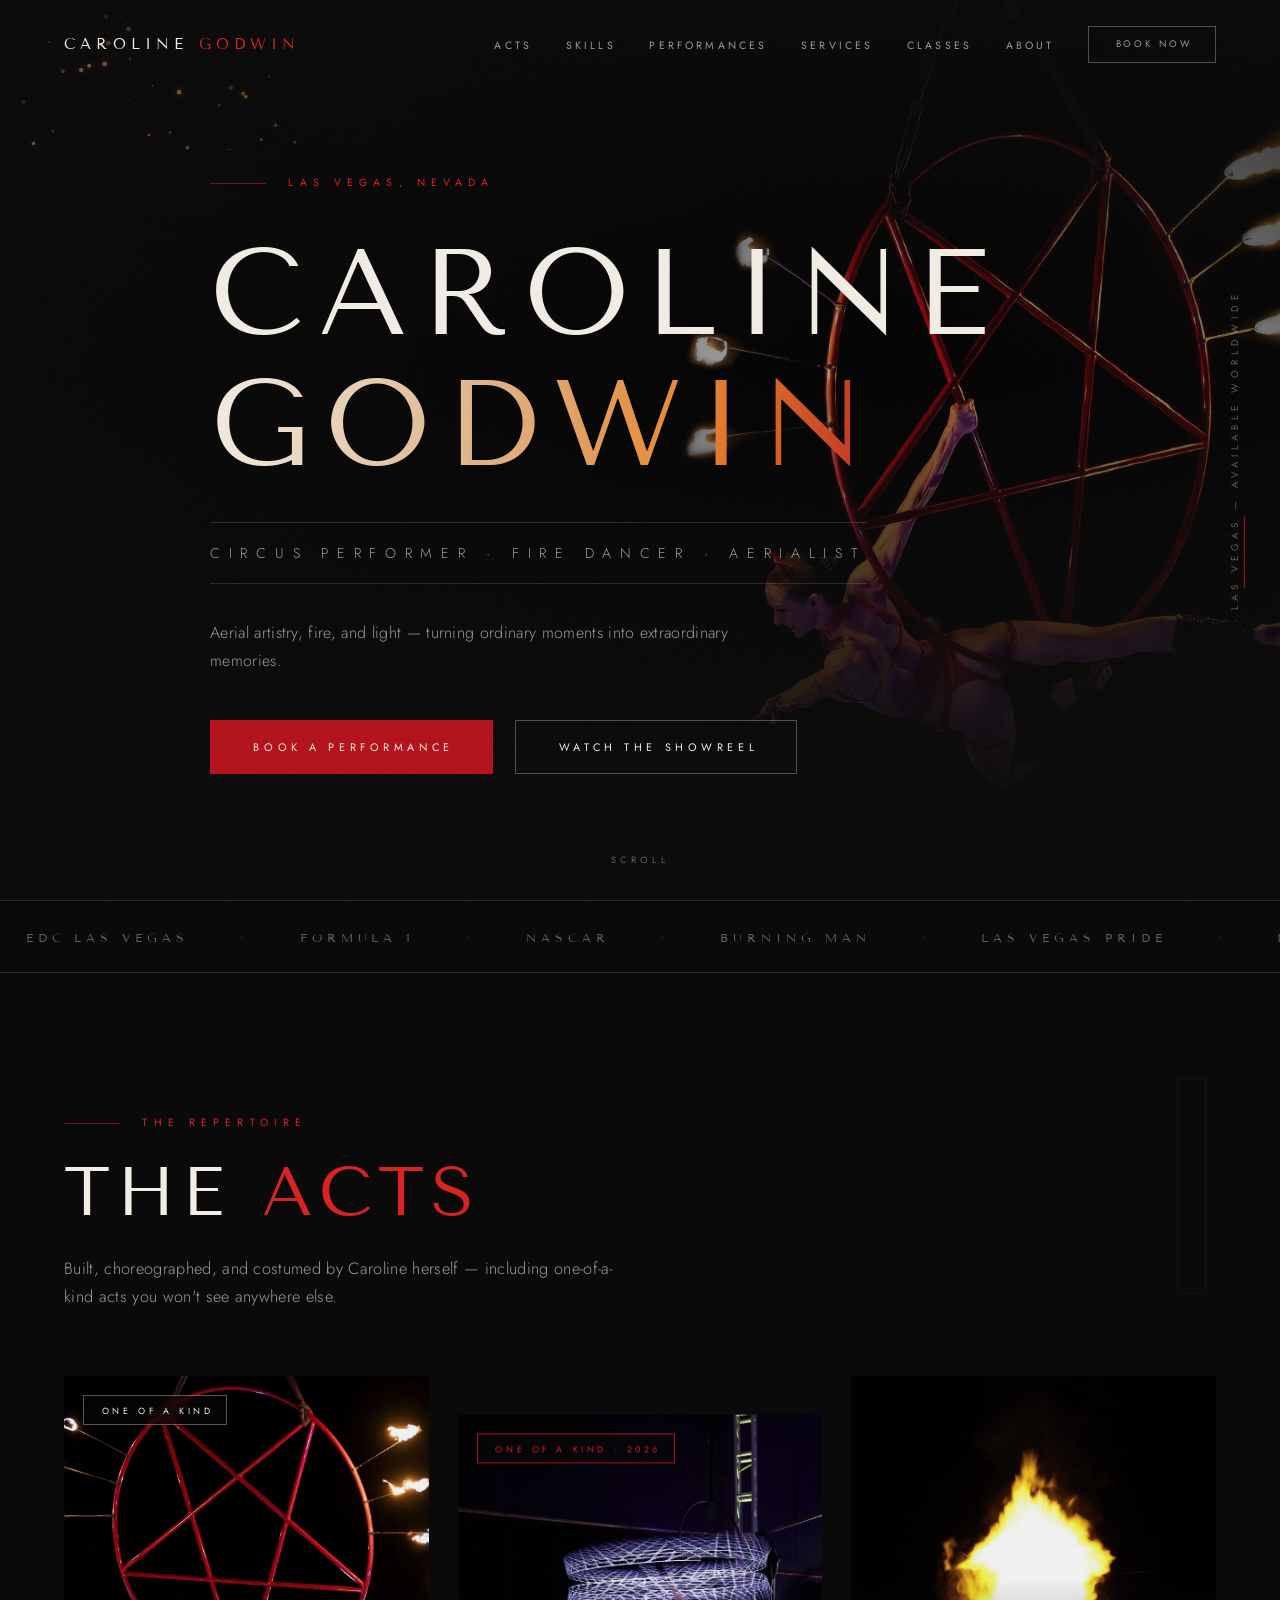
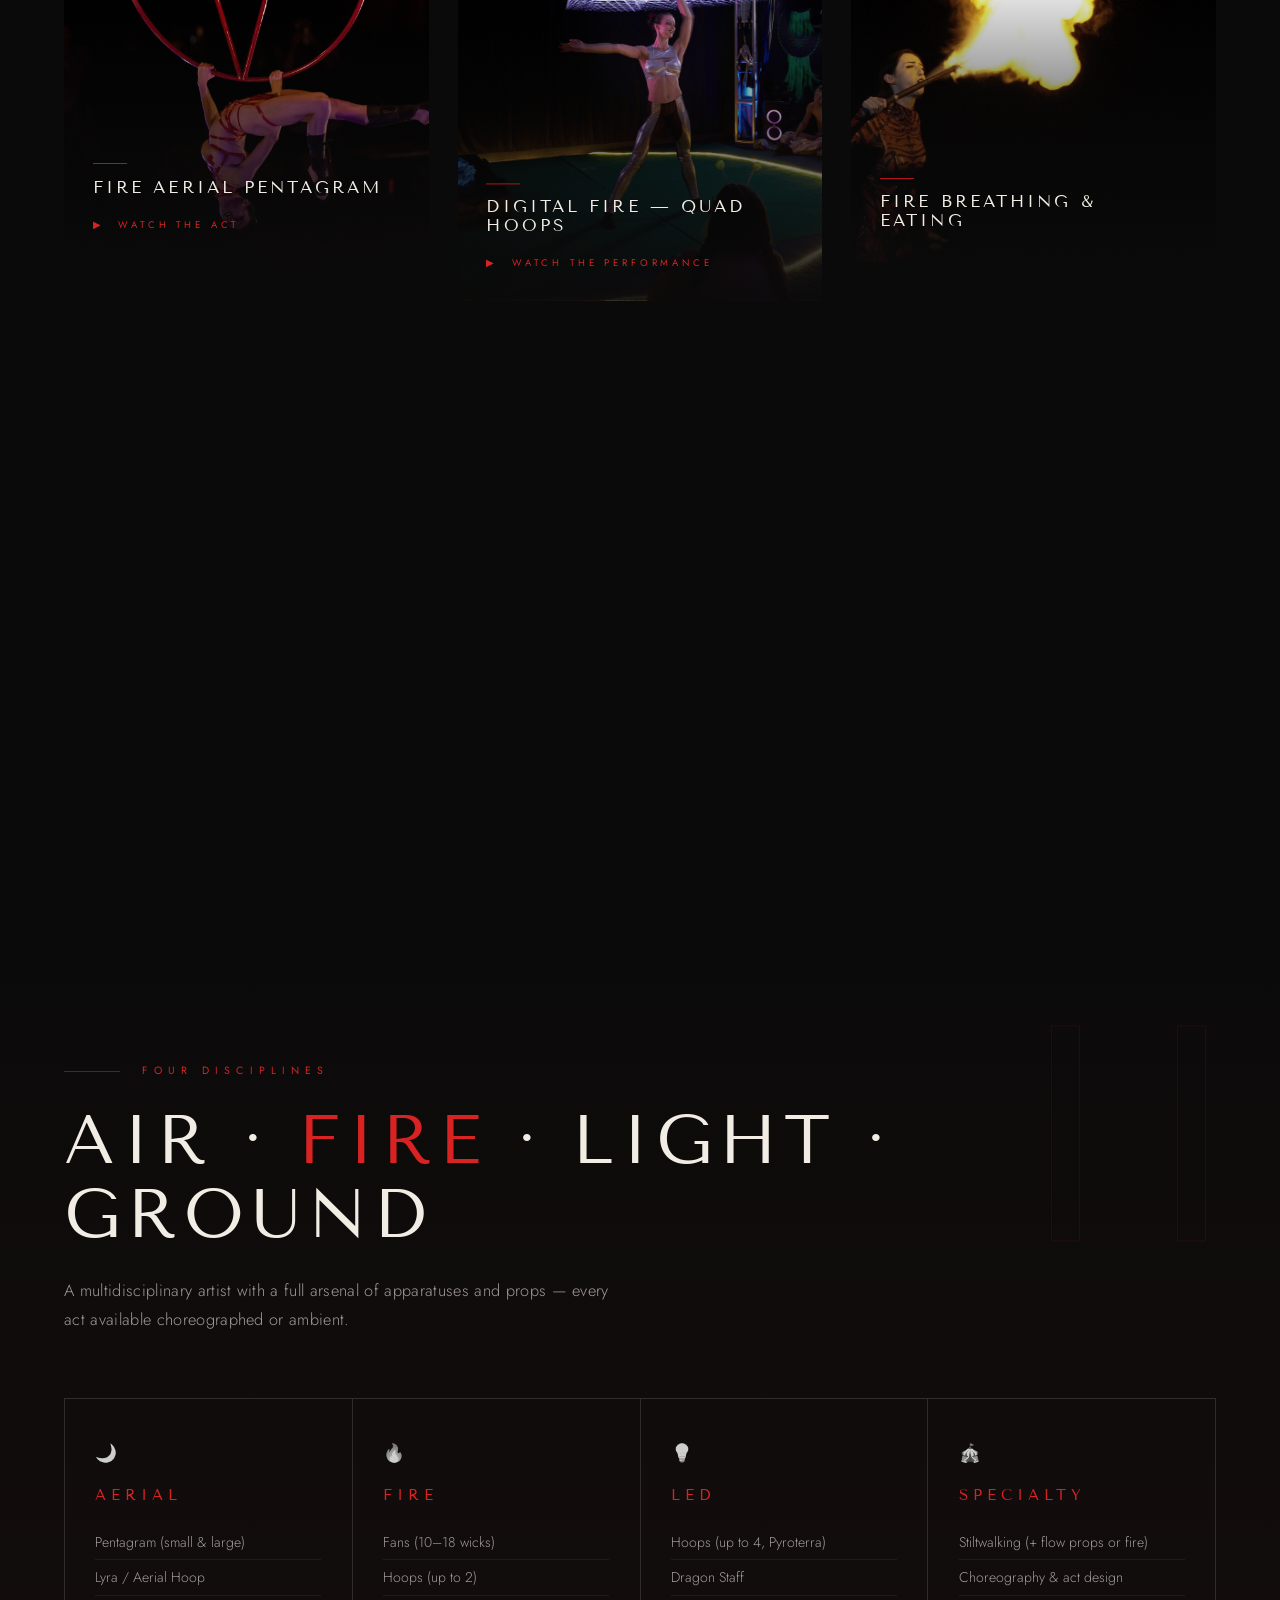
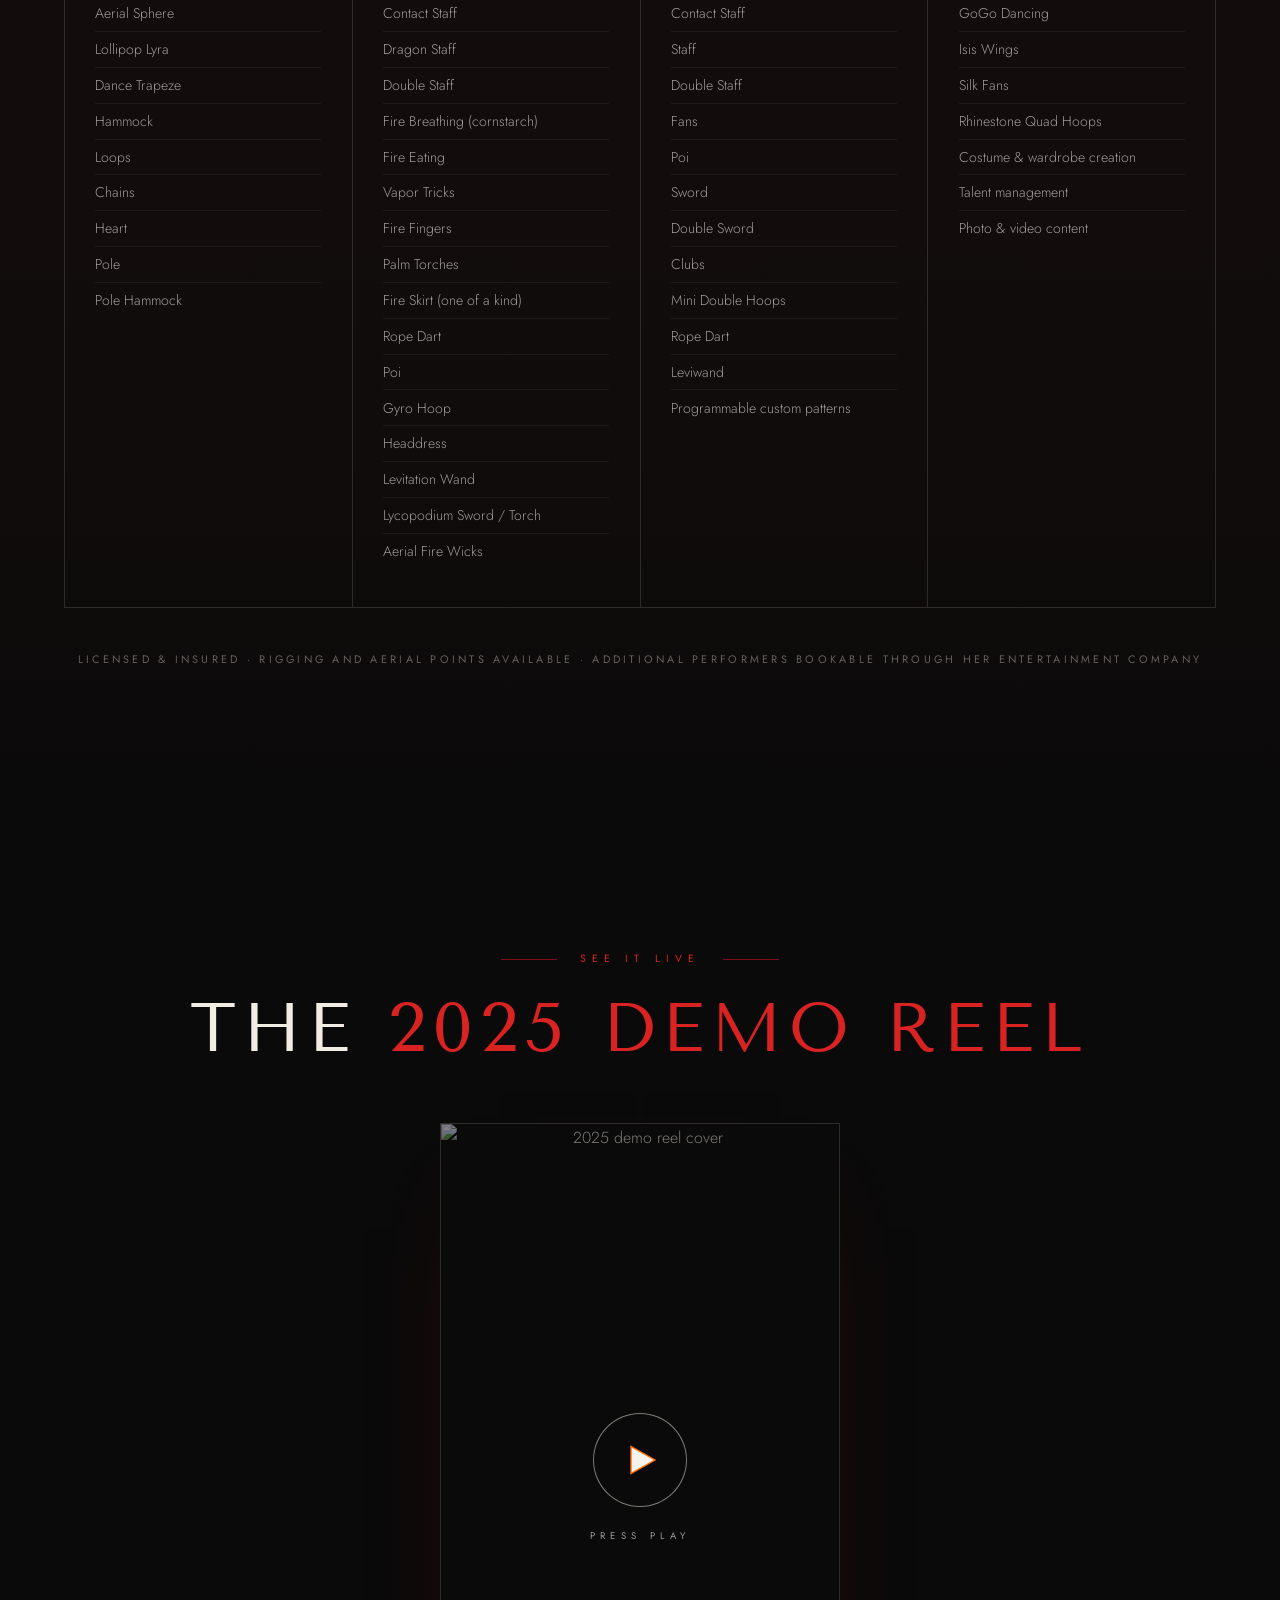
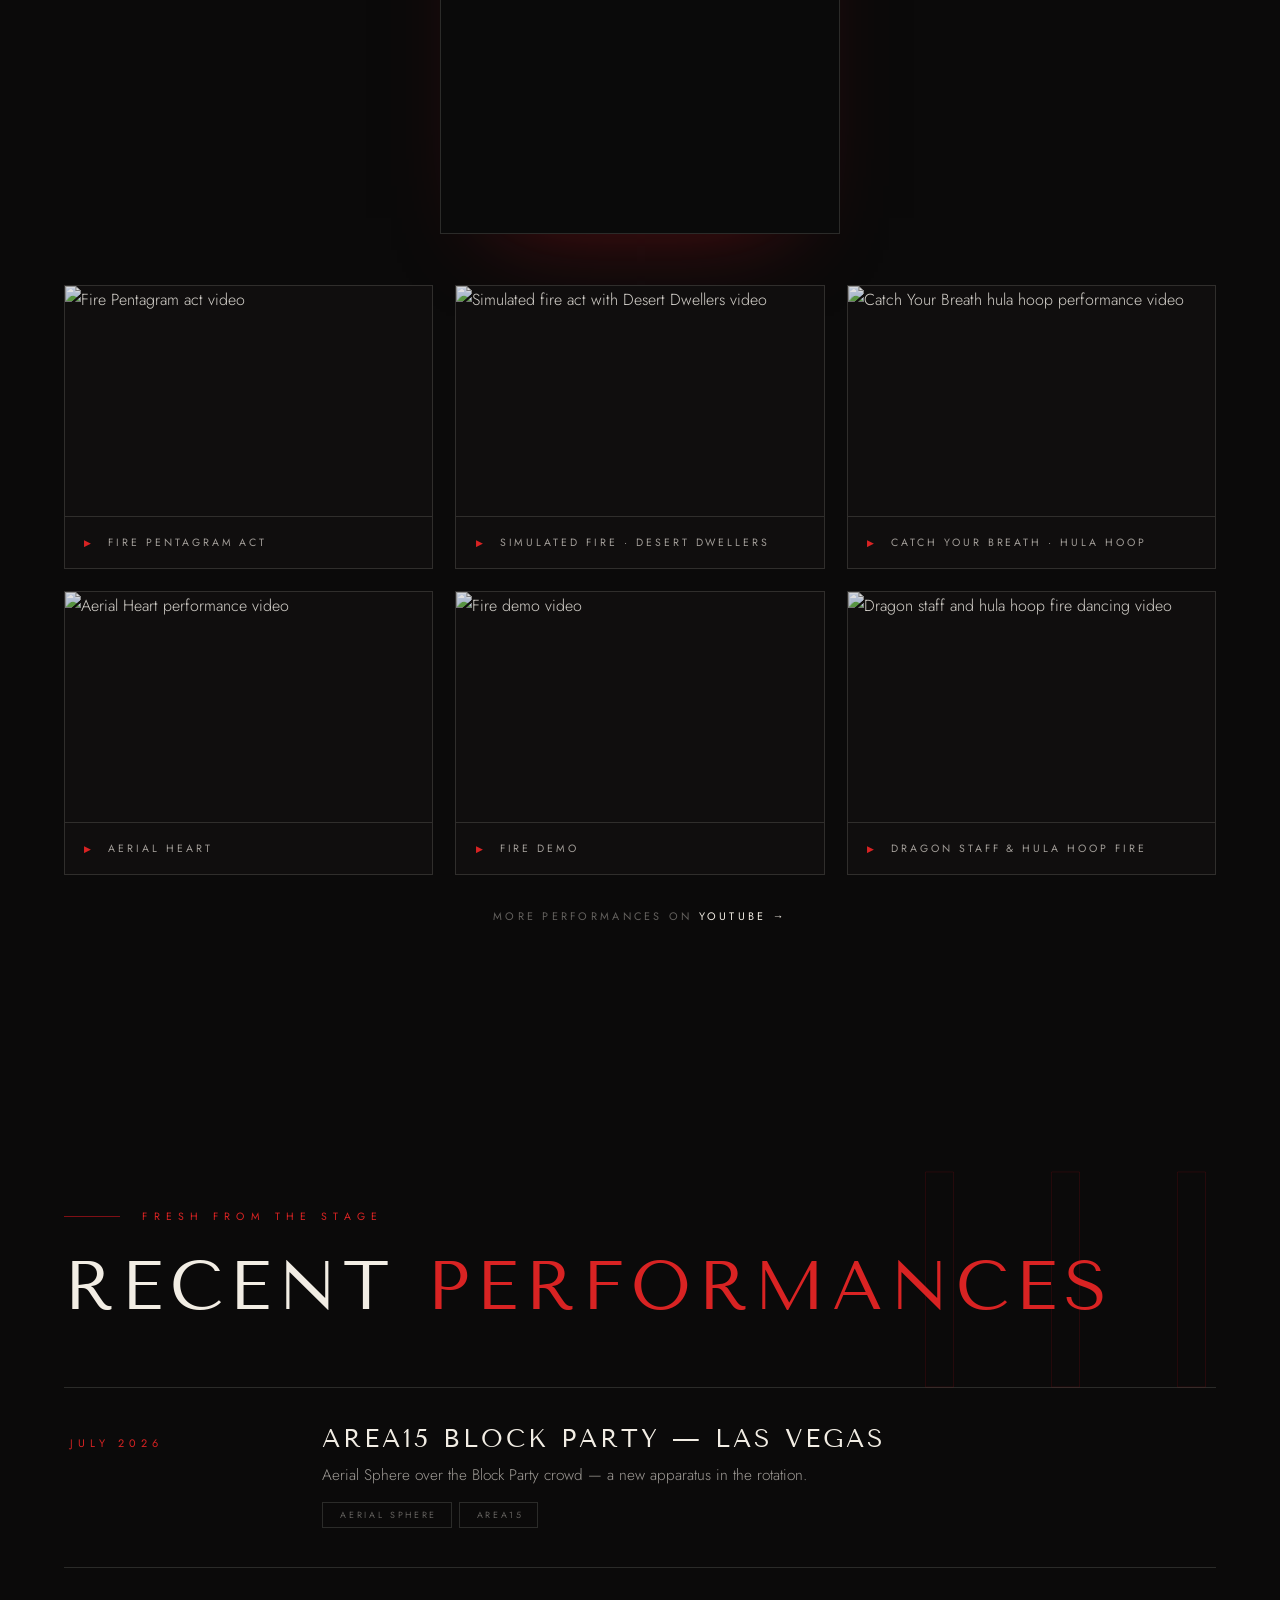
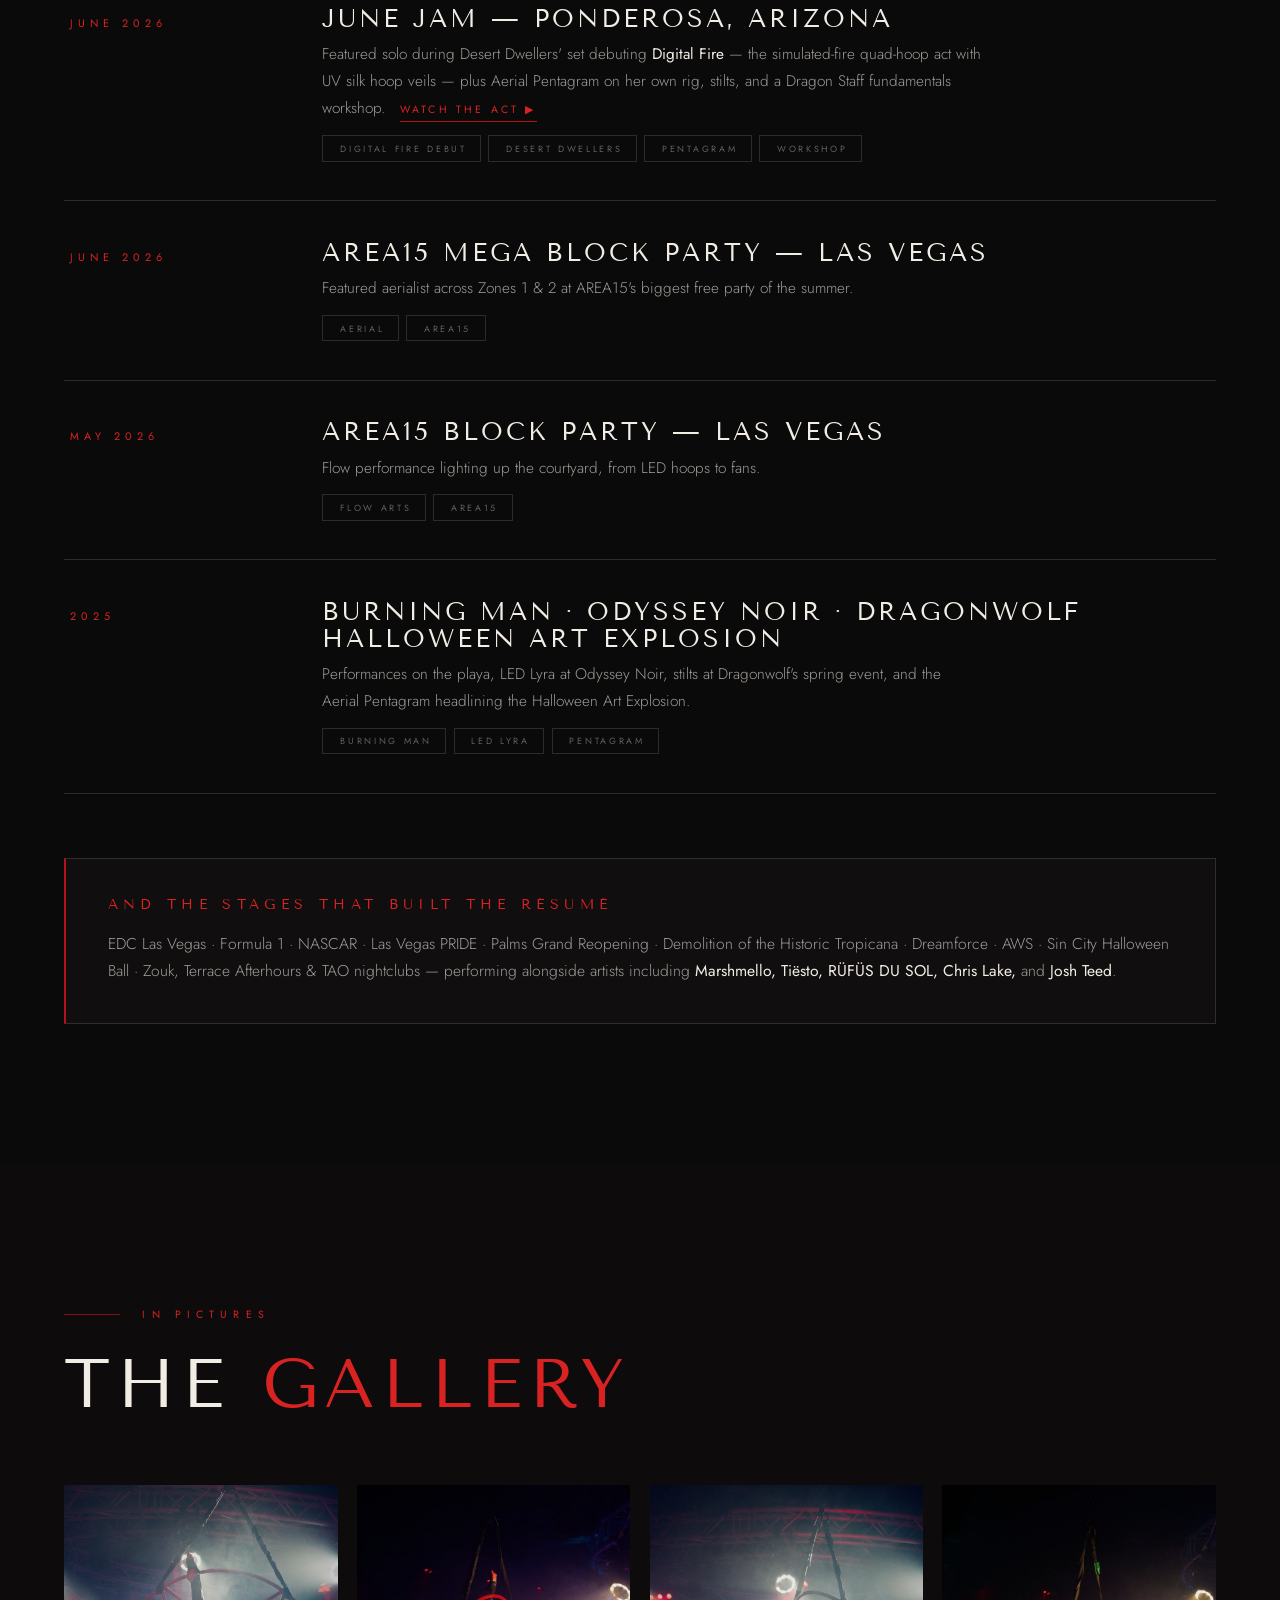
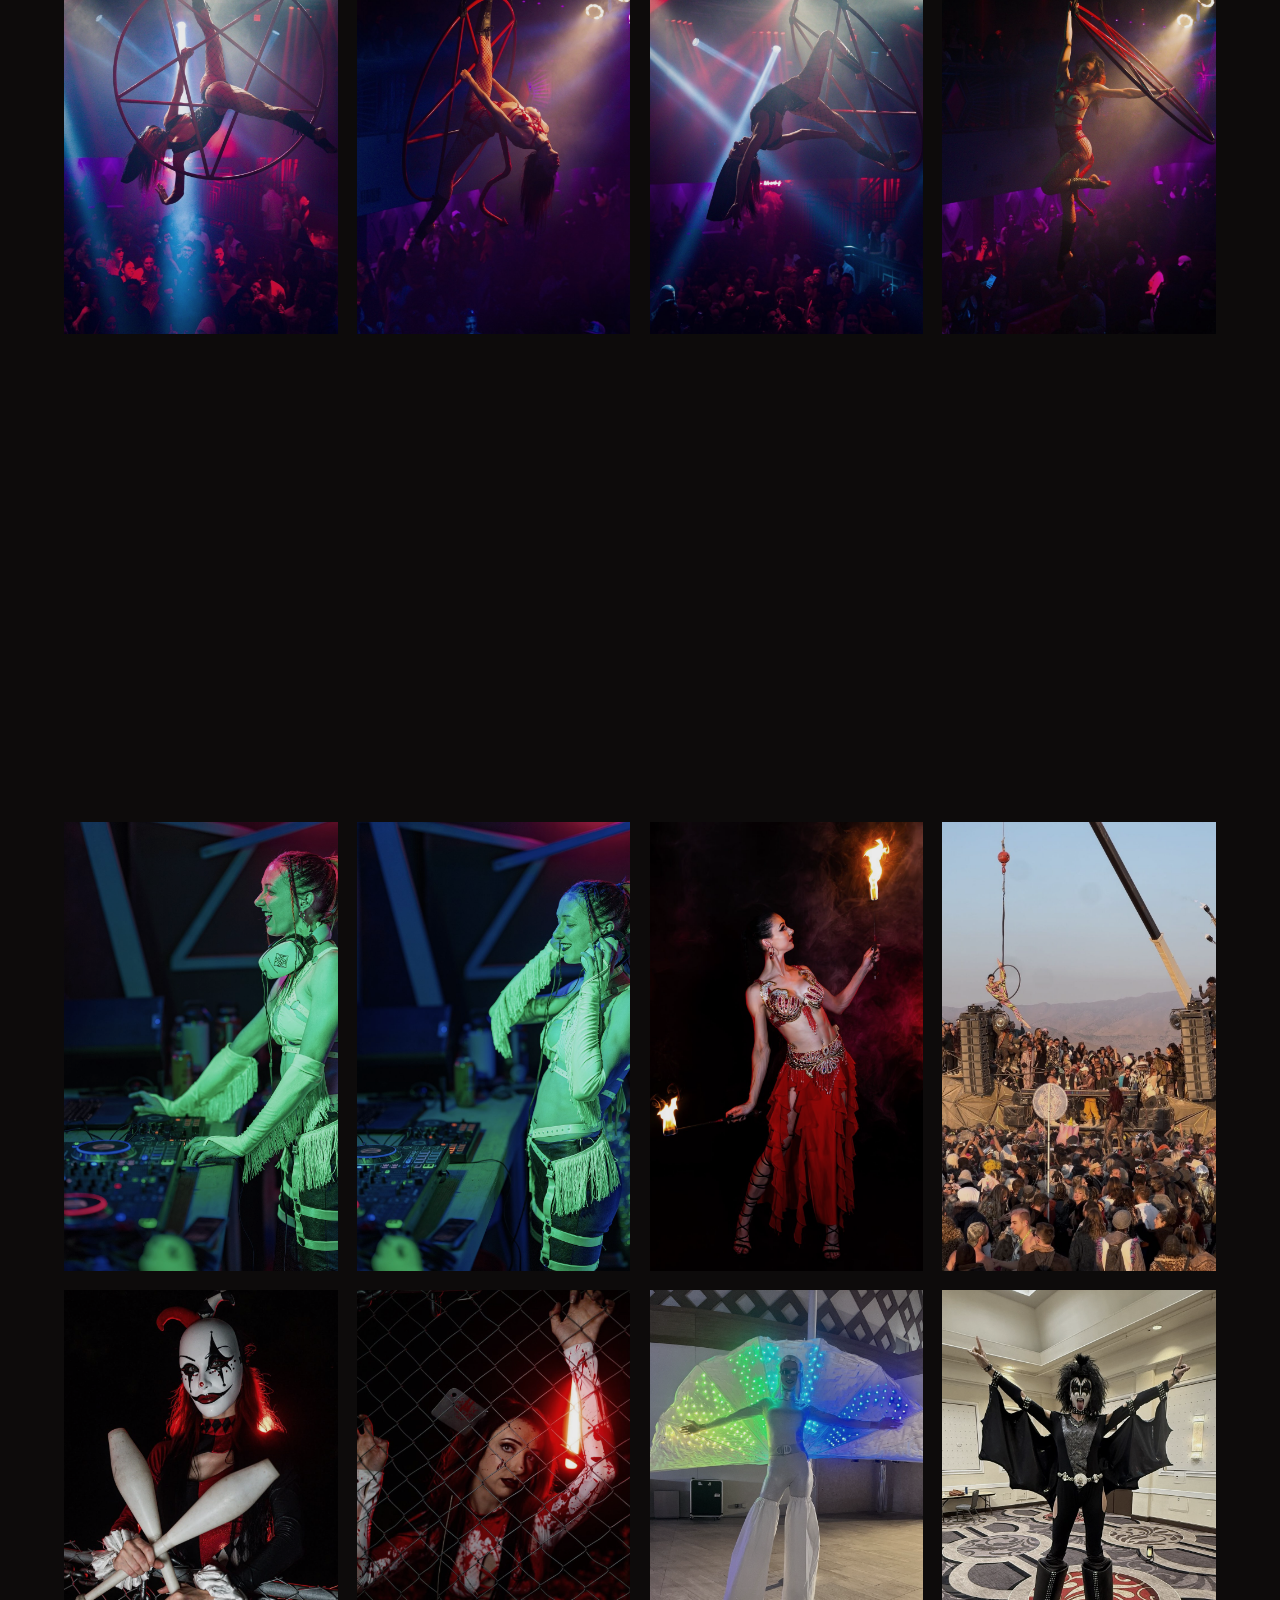
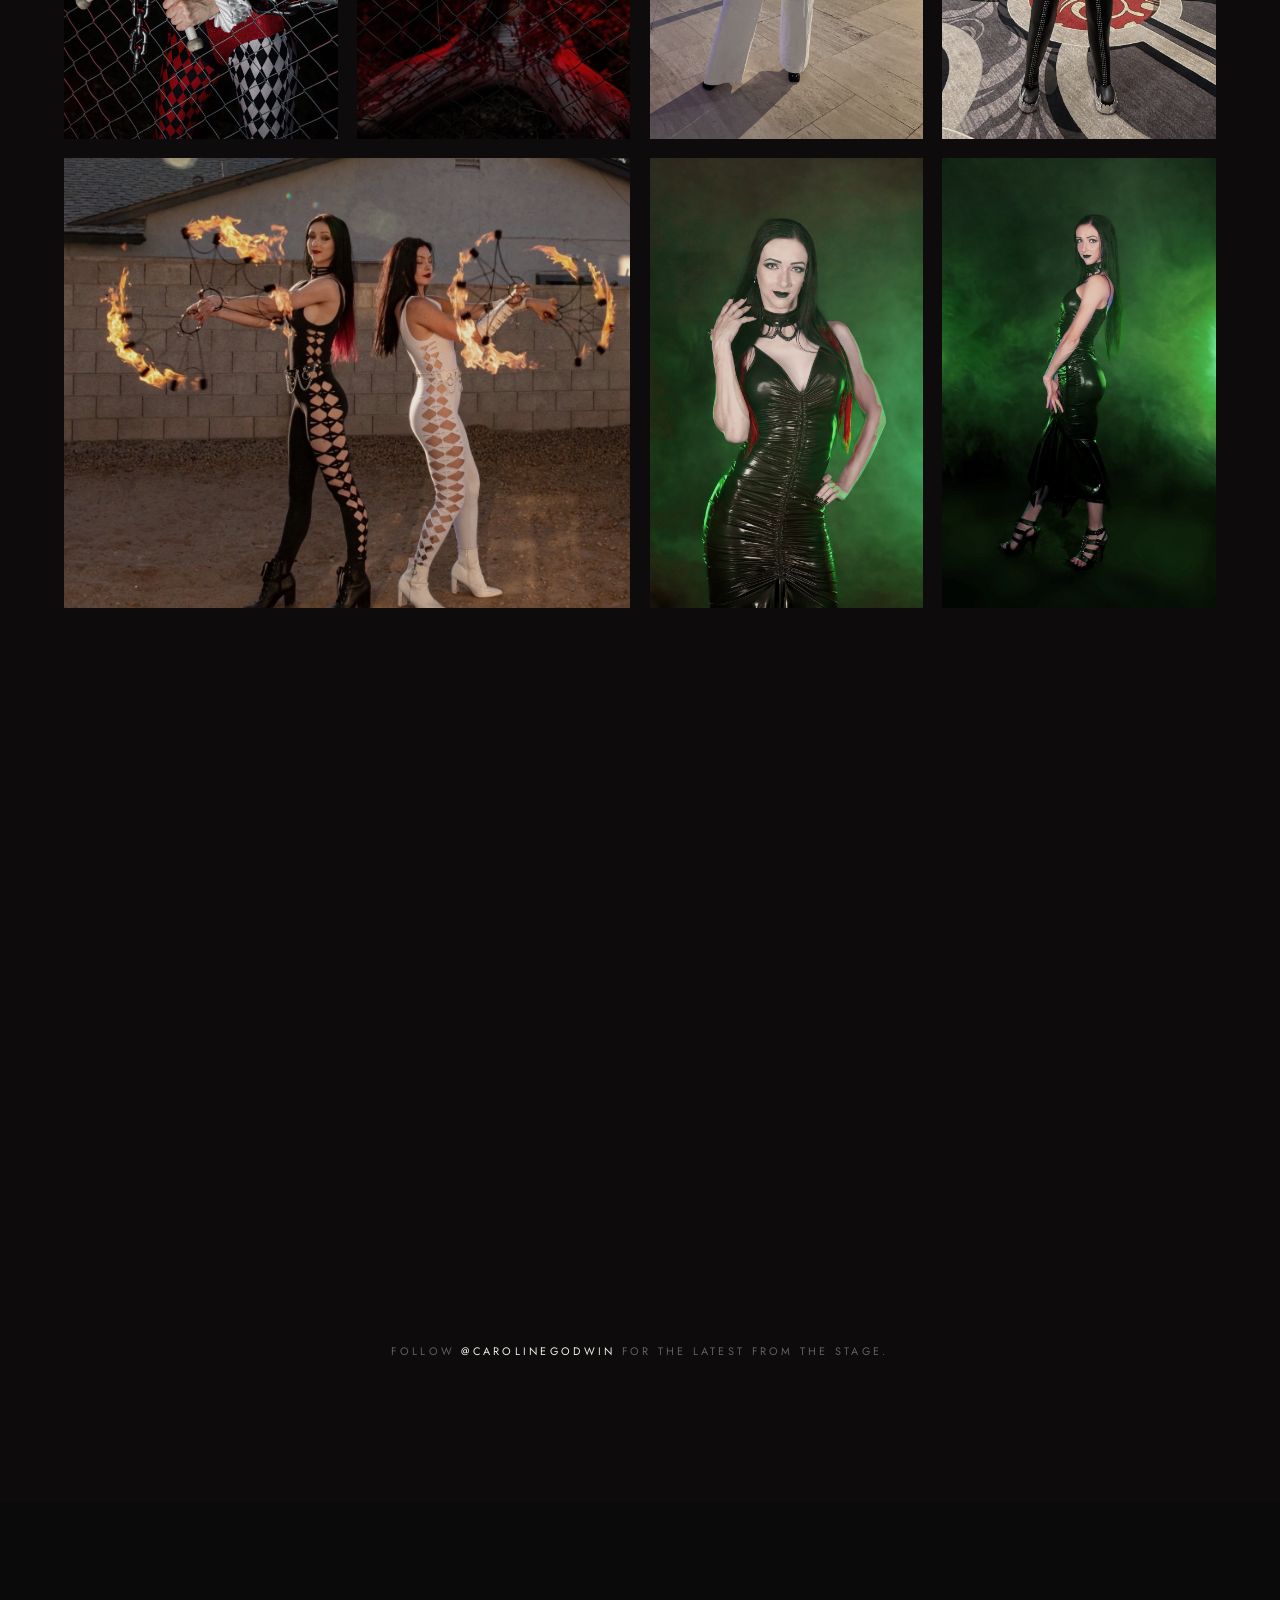
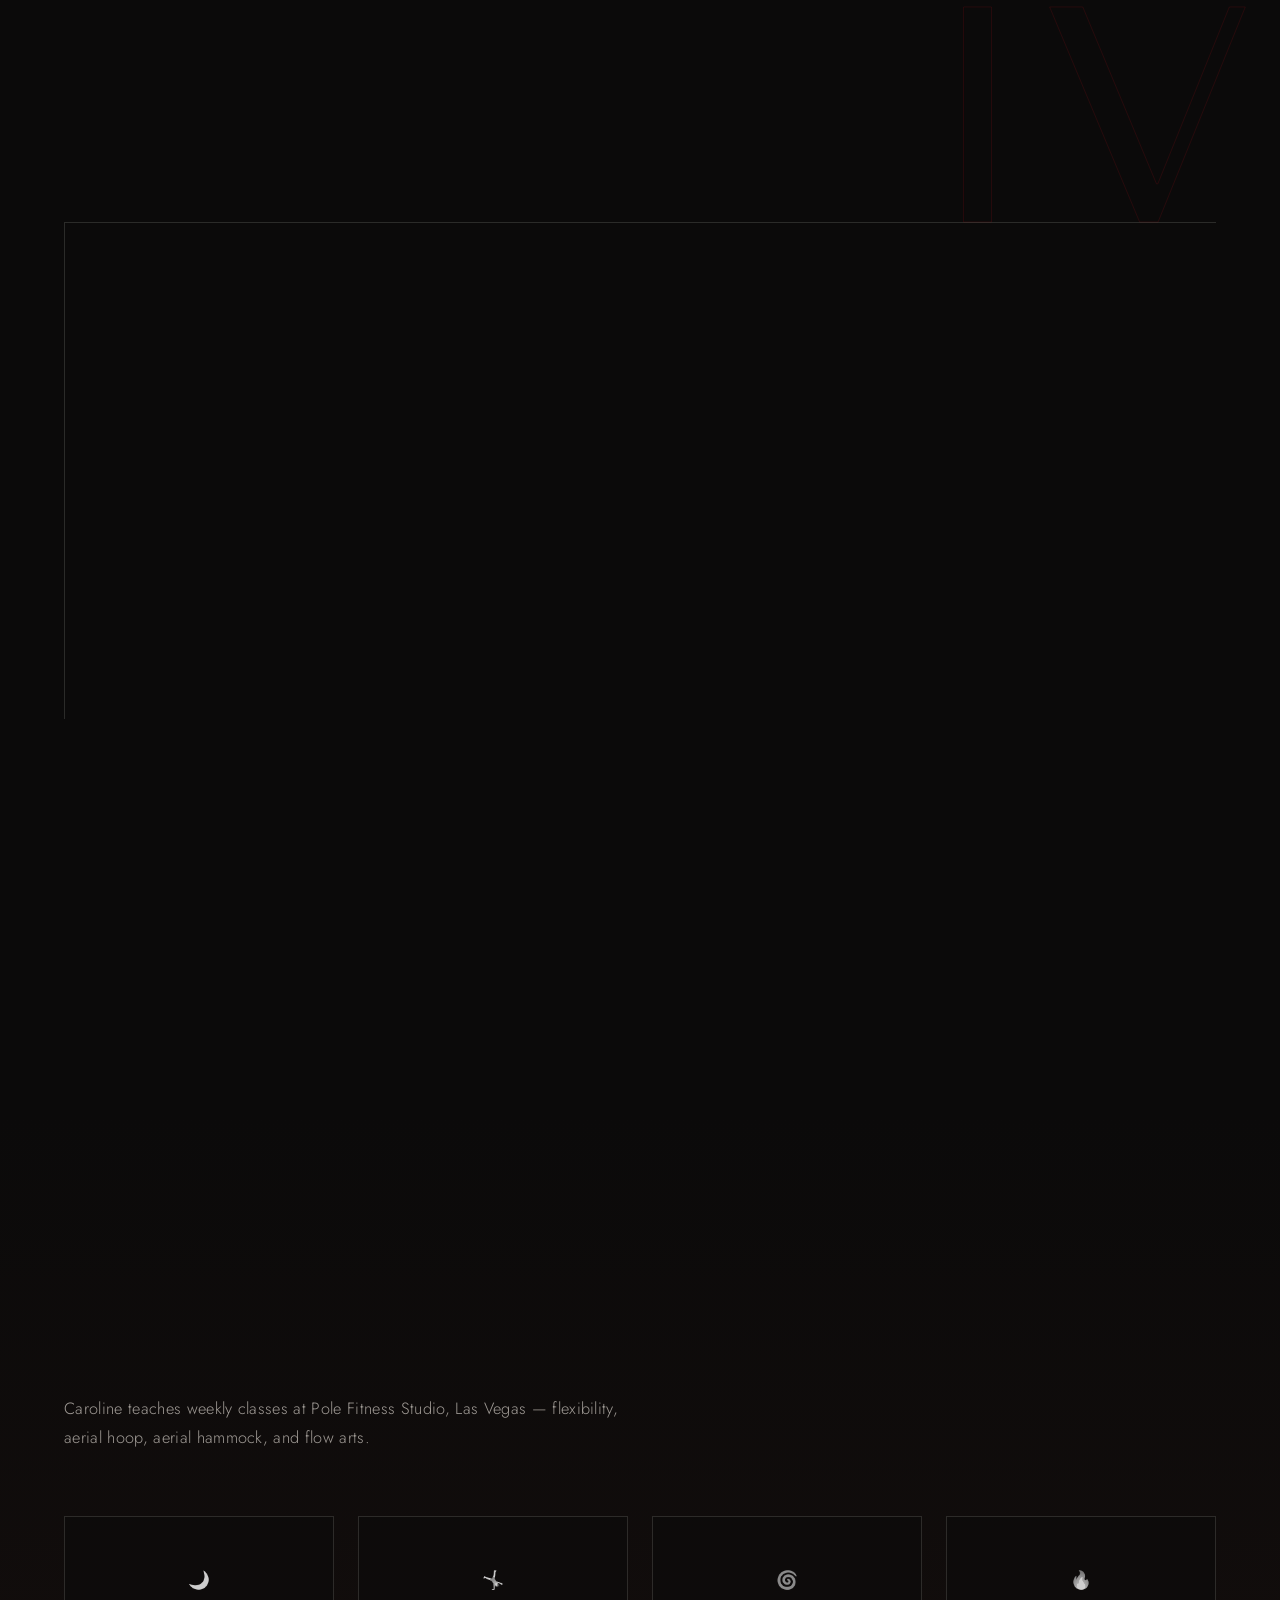
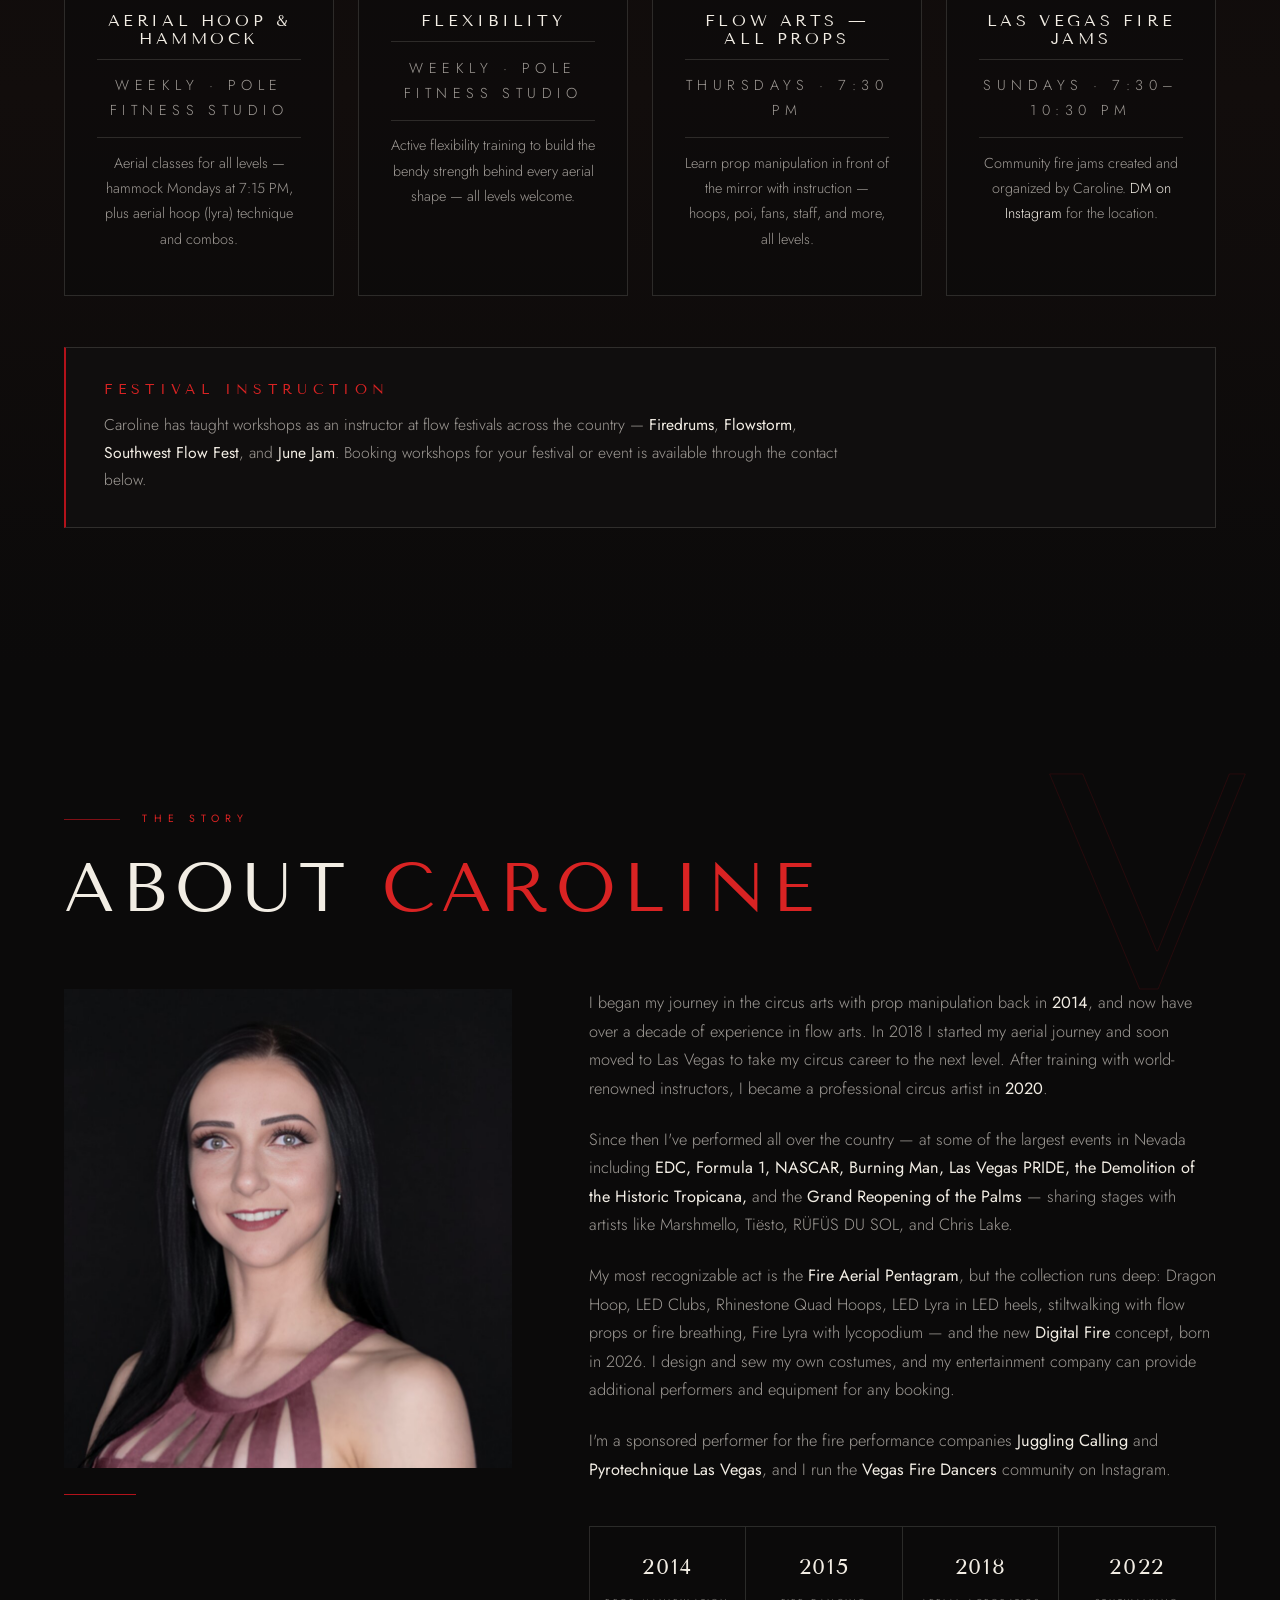
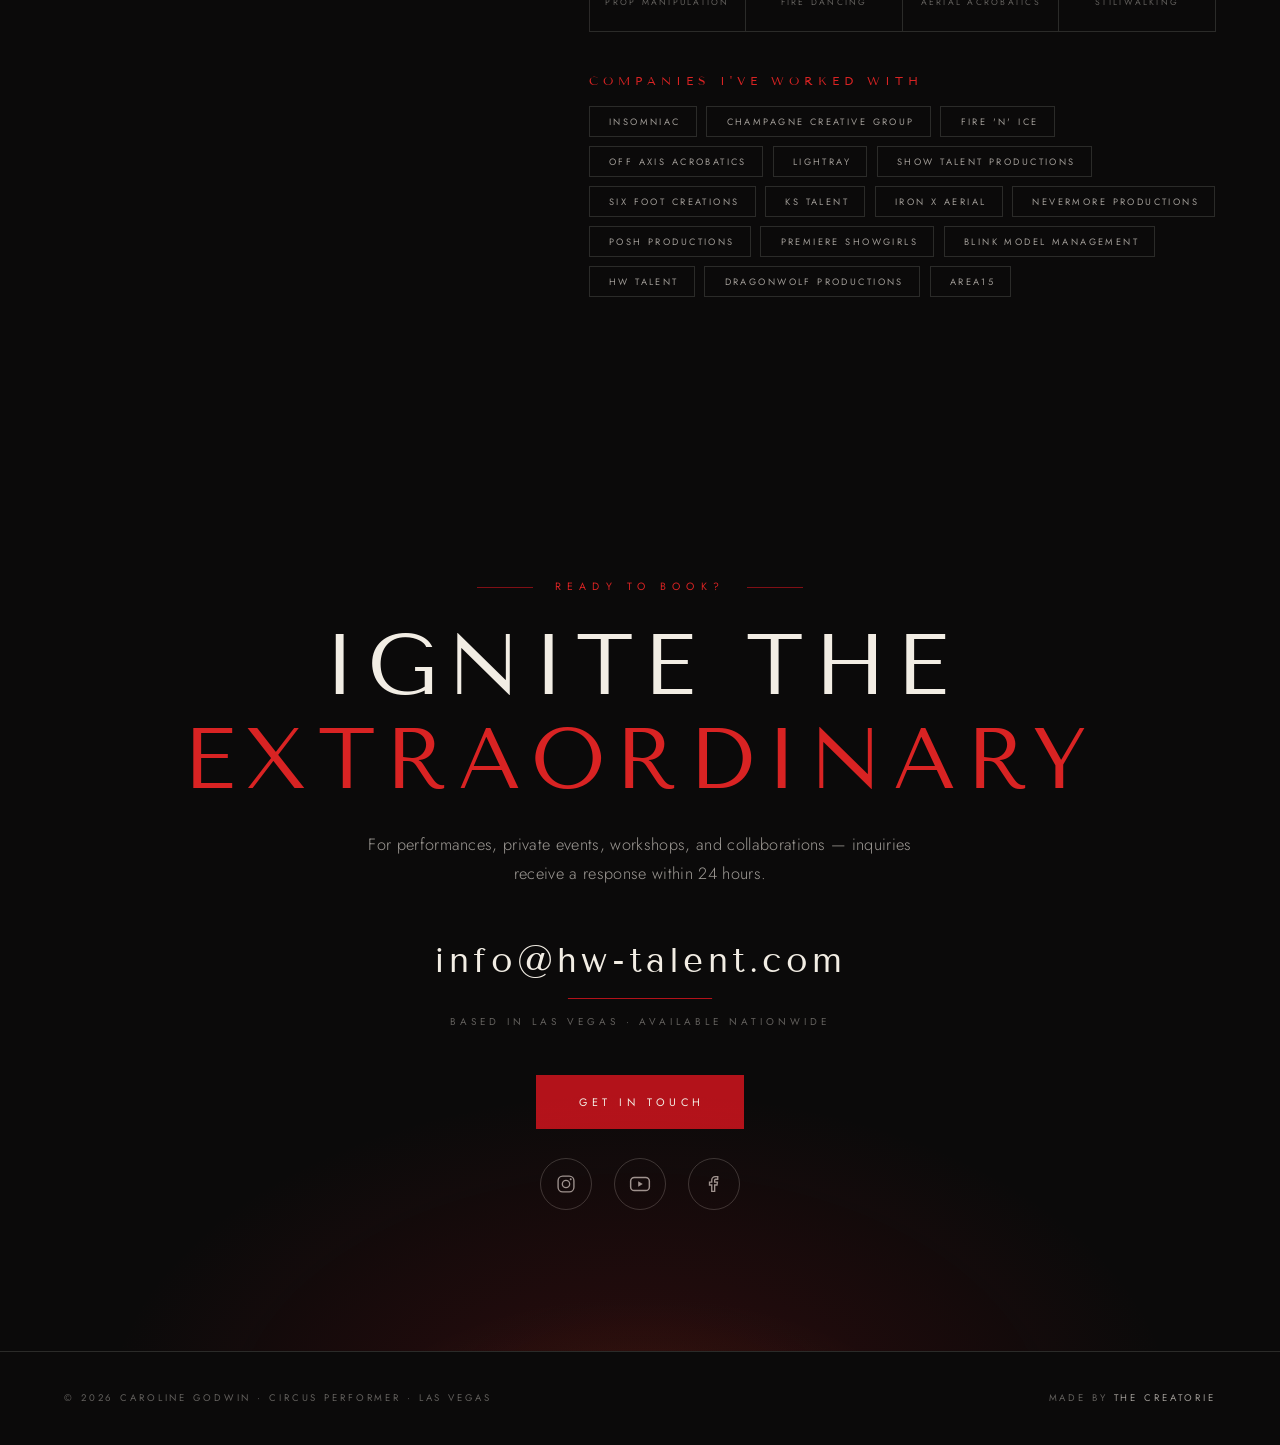
==== commit ed384c11: "Add fire fans duo, gothic portraits, and LED aerial rig photos Co-Authored-By: Claude Opus 5.5 <nore" ====
--- a/index.html
+++ b/index.html
@@ -376,11 +376,15 @@
         <figure class="gal-item gal-tall reveal"><img src="assets/img/horror-cleaver.jpg" alt="Caroline in blood-splattered horror costume gripping a chain-link fence under red light" loading="lazy" /><figcaption class="cap">Horror Character</figcaption></figure>
         <figure class="gal-item gal-tall reveal"><img src="assets/img/led-peacock-stilts.jpg" alt="Caroline on stilts in a silver futuristic costume with glowing rainbow LED peacock wings" loading="lazy" /><figcaption class="cap">LED Peacock Wings · Stilts</figcaption></figure>
         <figure class="gal-item gal-tall reveal"><img src="assets/img/kiss-stilts.jpg" alt="Caroline on stilts dressed as a KISS rock character with bat wings and face paint" loading="lazy" /><figcaption class="cap">Rock Legend · Stilts</figcaption></figure>
+        <figure class="gal-item gal-big reveal"><img src="assets/img/fire-fans-duo.jpg" alt="Caroline and a second performer back to back spinning flaming fire fans" loading="lazy" /><figcaption class="cap">Fire Fans · Duo</figcaption></figure>
+        <figure class="gal-item gal-tall reveal"><img src="assets/img/green-gothic-portrait.jpg" alt="Caroline in a black gothic gown and collar against green smoke" loading="lazy" /><figcaption class="cap">Emerald Noir</figcaption></figure>
+        <figure class="gal-item gal-tall reveal"><img src="assets/img/green-gothic-full.jpg" alt="Full-length portrait of Caroline in a black gothic gown and platform heels in green smoke" loading="lazy" /><figcaption class="cap">Gothic Glamour</figcaption></figure>
         <figure class="gal-item gal-tall reveal"><img src="assets/img/fire-pentagram-skirt.jpg" alt="Caroline holding a flaming pentagram hoop while wearing a ring of fire wicks around her skirt at night" loading="lazy" /><figcaption class="cap">Fire Pentagram · Fire Skirt</figcaption></figure>
+        <figure class="gal-item gal-tall reveal"><img src="assets/img/led-aerial-rig.jpg" alt="Free-standing aerial rig outlined in purple LED lights in the desert at night" loading="lazy" /><figcaption class="cap">LED Aerial Rig</figcaption></figure>
+        <figure class="gal-item gal-big reveal"><img src="assets/img/red-couture-portrait.jpg" alt="Red couture portrait at night" loading="lazy" /><figcaption class="cap">Vegas Nights</figcaption></figure>
+        <figure class="gal-item gal-wide reveal"><img src="assets/img/teaching-aerial-hammock.jpg" alt="Caroline cheering on a young student swinging in an aerial hammock at an outdoor workshop" loading="lazy" /><figcaption class="cap">Teaching · Aerial Hammock Workshop</figcaption></figure>
         <figure class="gal-item reveal"><img src="assets/img/stilts-edc.jpg" alt="Stilt walking at EDC" loading="lazy" /><figcaption class="cap">EDC Las Vegas</figcaption></figure>
-        <figure class="gal-item gal-wide reveal"><img src="assets/img/teaching-aerial-hammock.jpg" alt="Caroline cheering on a young student swinging in an aerial hammock at an outdoor workshop" loading="lazy" /><figcaption class="cap">Teaching · Aerial Hammock Workshop</figcaption></figure>
-        <figure class="gal-item reveal"><img src="assets/img/lyra-theater.jpg" alt="Lyra on a theater stage" loading="lazy" /><figcaption class="cap">Theater Lyra</figcaption></figure>
-        <figure class="gal-item gal-wide reveal"><img src="assets/img/red-couture-portrait.jpg" alt="Red couture portrait at night" loading="lazy" /><figcaption class="cap">Vegas Nights</figcaption></figure>
+        <figure class="gal-item gal-wide-md reveal"><img src="assets/img/lyra-theater.jpg" alt="Lyra on a theater stage" loading="lazy" /><figcaption class="cap">Theater Lyra</figcaption></figure>
       </div>
       <p class="disc-note" style="margin-top:2rem">Follow
         <a href="https://www.instagram.com/carolinegodwin" target="_blank" rel="noopener">@carolinegodwin</a>
--- a/assets/styles.css
+++ b/assets/styles.css
@@ -701,6 +701,7 @@
 .gal-item:hover .cap { opacity: 1; }
 .gal-tall { grid-row: span 2; }
 .gal-wide { grid-column: span 2; }
+.gal-big { grid-column: span 2; grid-row: span 2; }
 
 /* ---------- services ---------- */
 .svc-grid {
@@ -955,6 +956,7 @@
   .disc-grid { grid-template-columns: repeat(2, 1fr); }
   .gal-grid { grid-template-columns: repeat(3, 1fr); grid-auto-rows: 190px; }
   .gal-wide { grid-column: span 3; }
+  .gal-wide-md { grid-column: span 2; }
   .hero-side { display: none; }
 }
 
@@ -979,6 +981,7 @@
   .skill-years { grid-template-columns: repeat(2, 1fr); }
   .gal-grid { grid-template-columns: repeat(2, 1fr); grid-auto-rows: 165px; }
   .gal-wide { grid-column: span 2; }
+  .gal-wide-md { grid-column: auto; }
   .hero-stats { gap: 1.6rem 2.2rem; }
   .act-card:nth-child(even) { transform: none; }
   .ghost::before { font-size: 7rem; top: 2.5rem; }
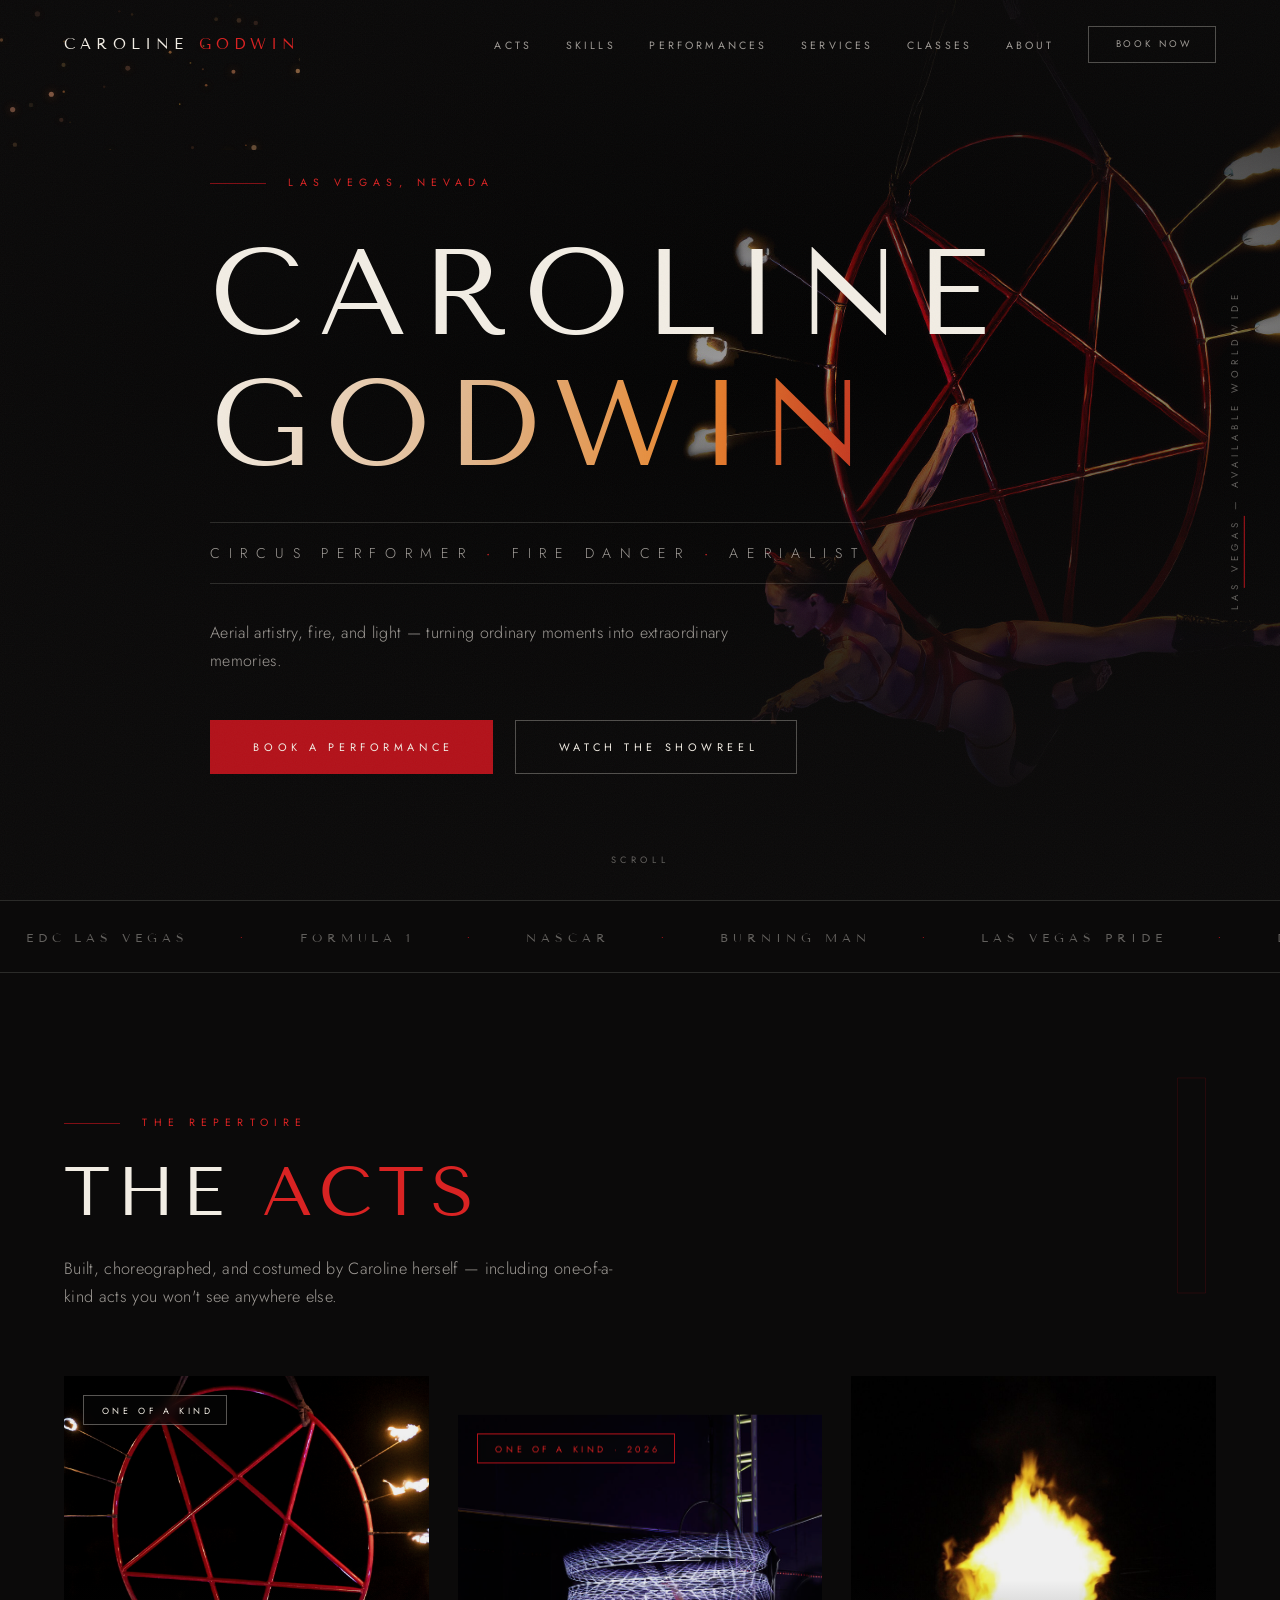
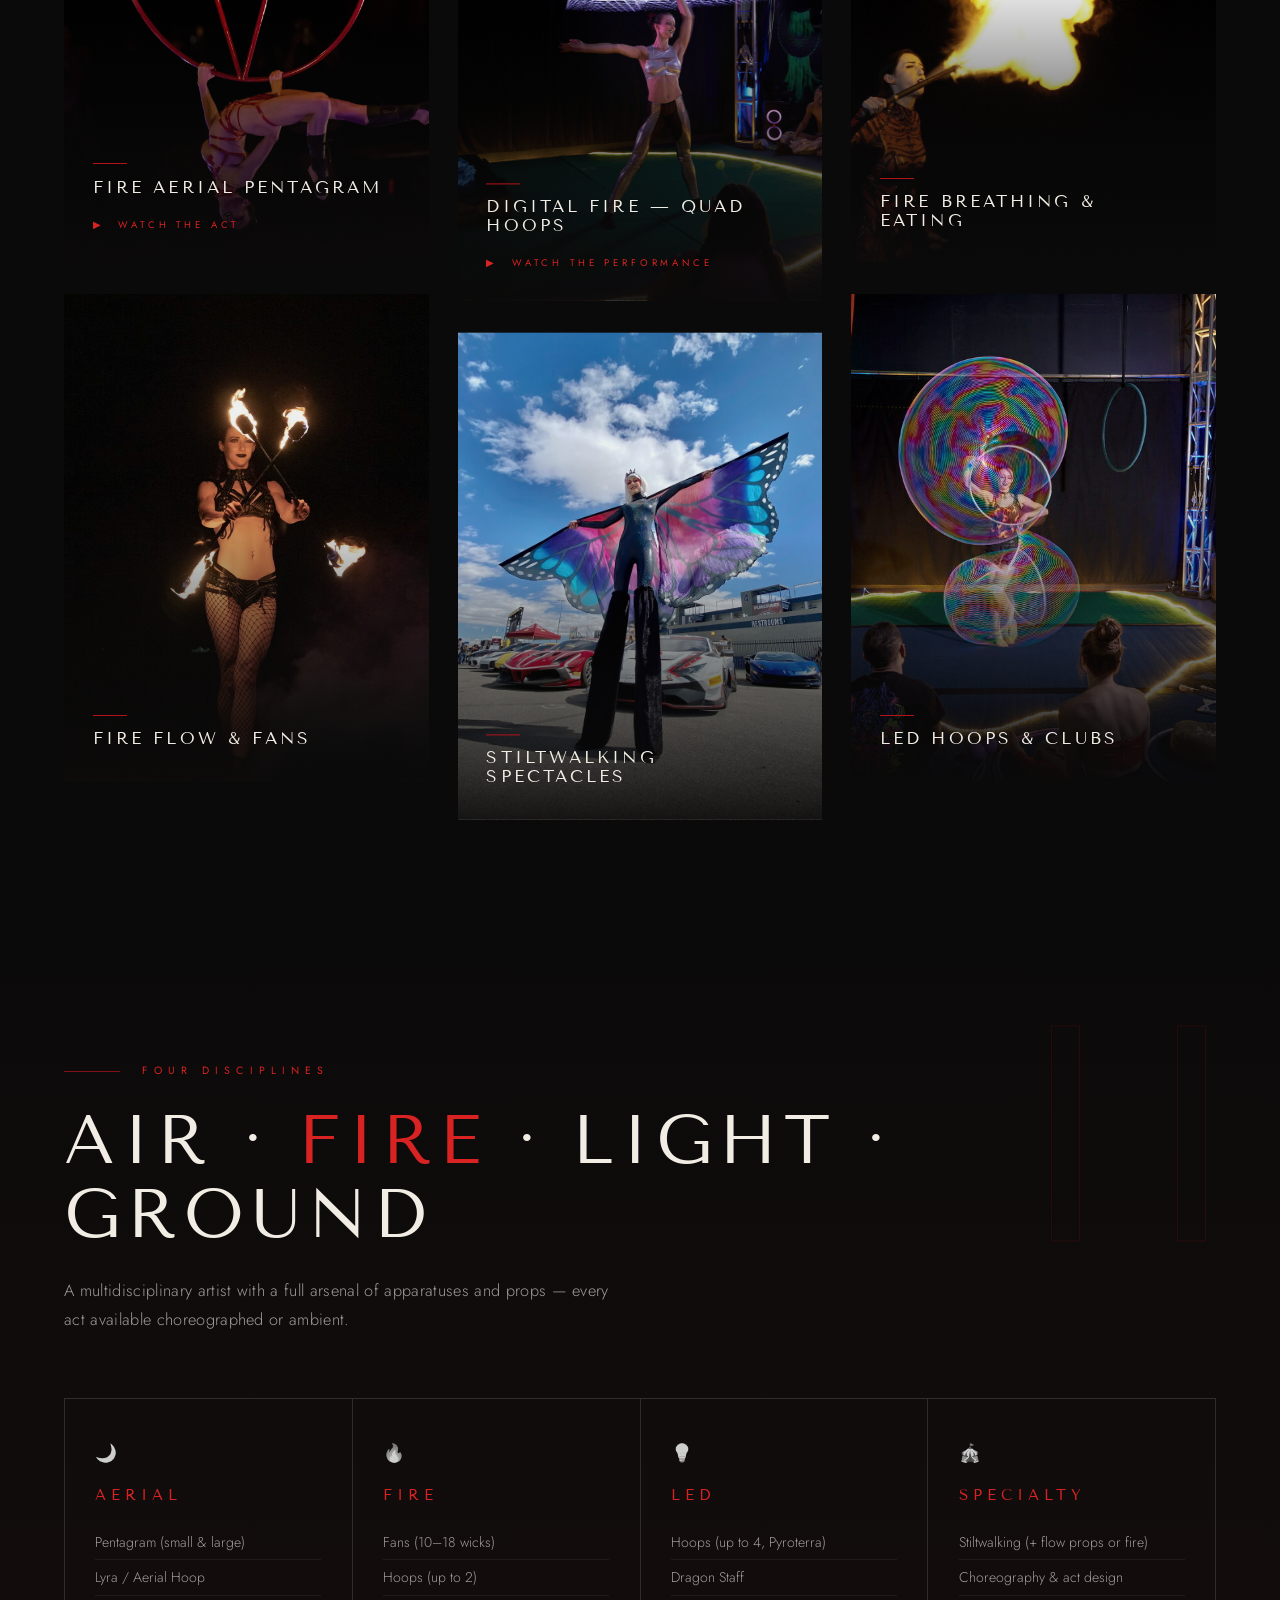
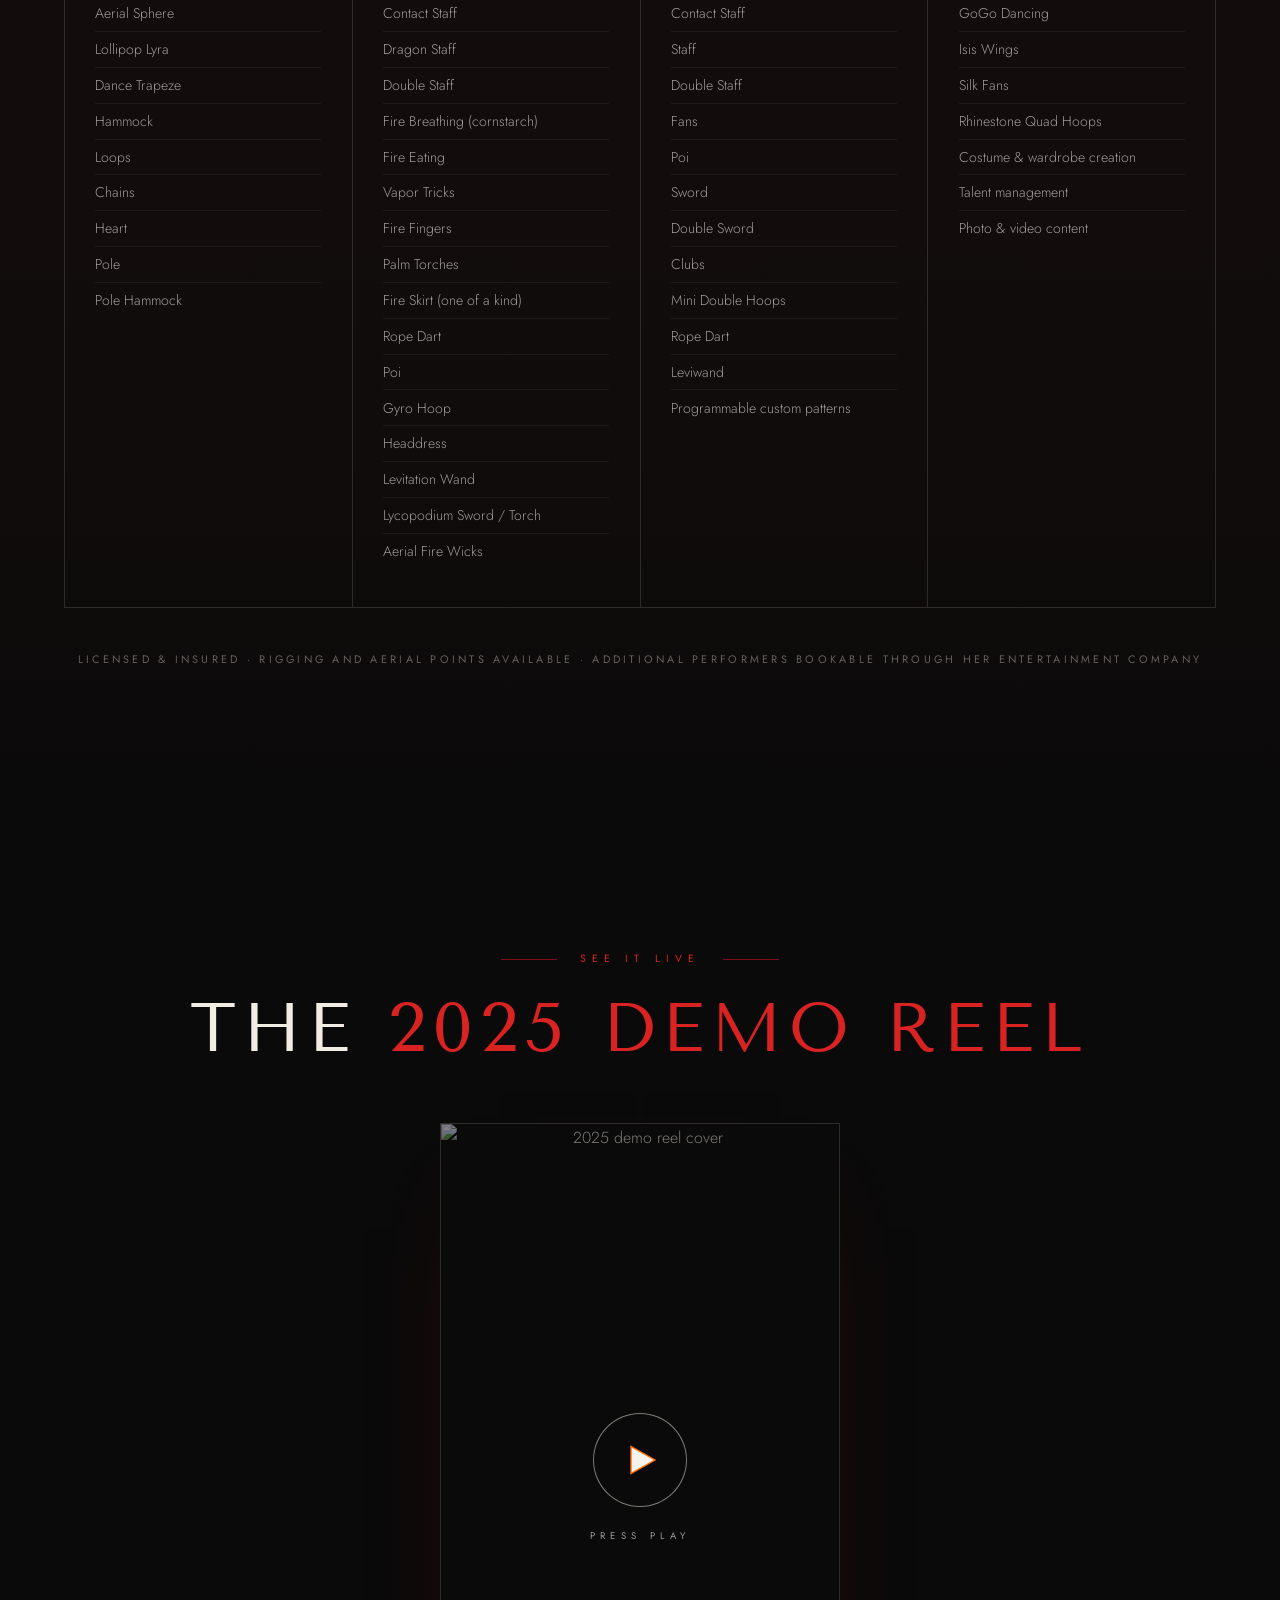
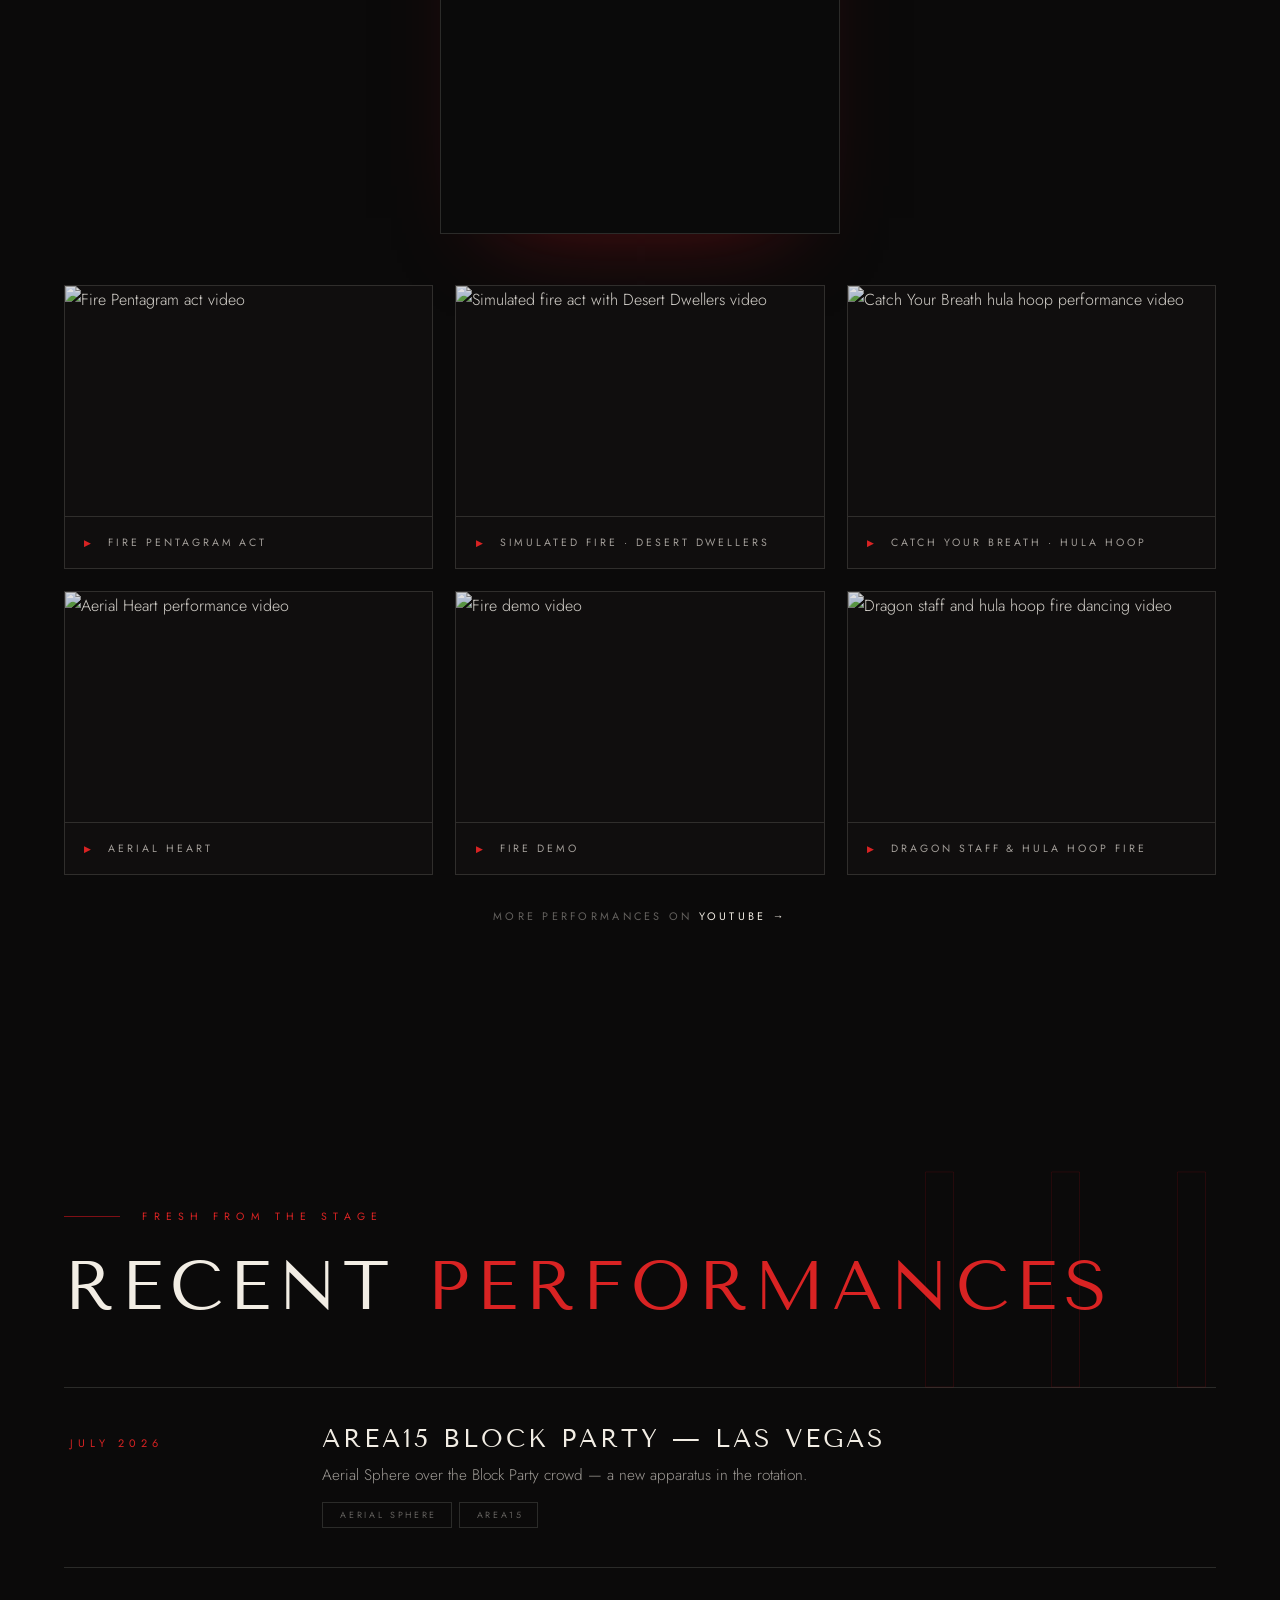
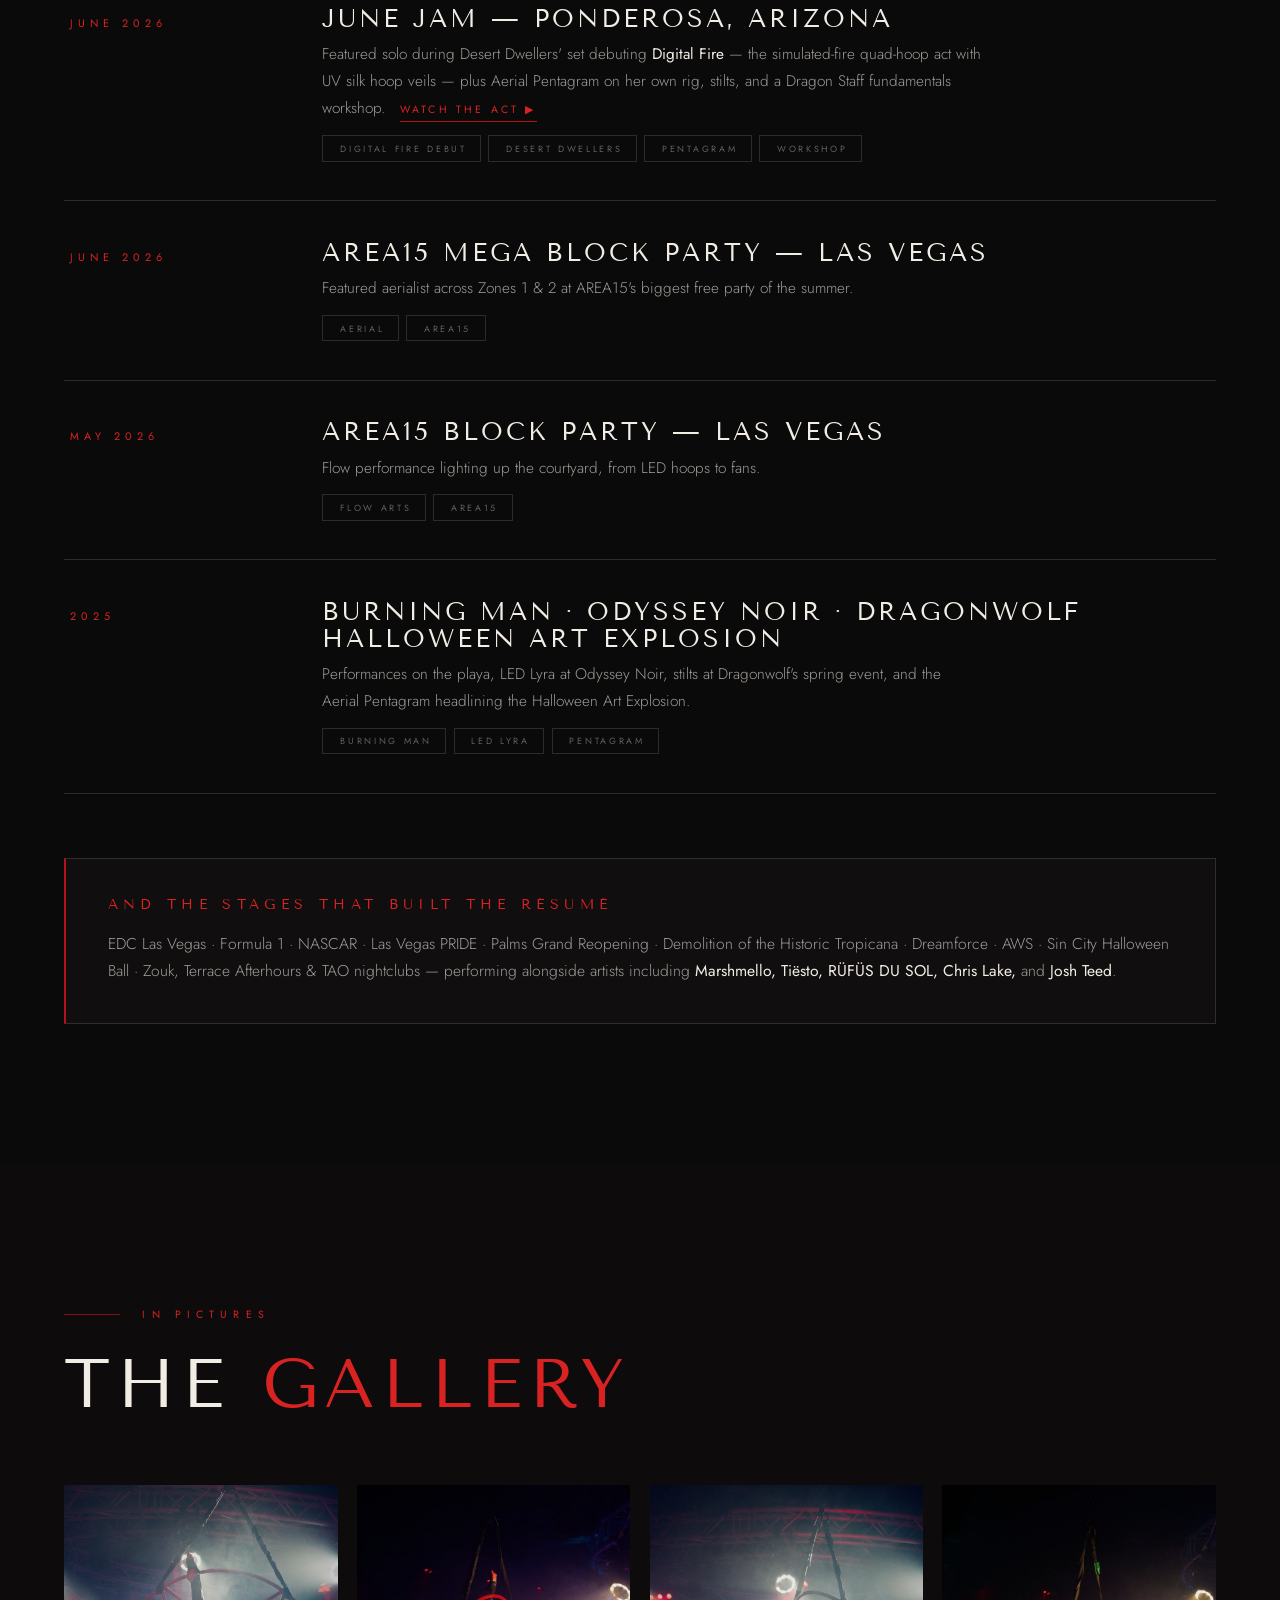
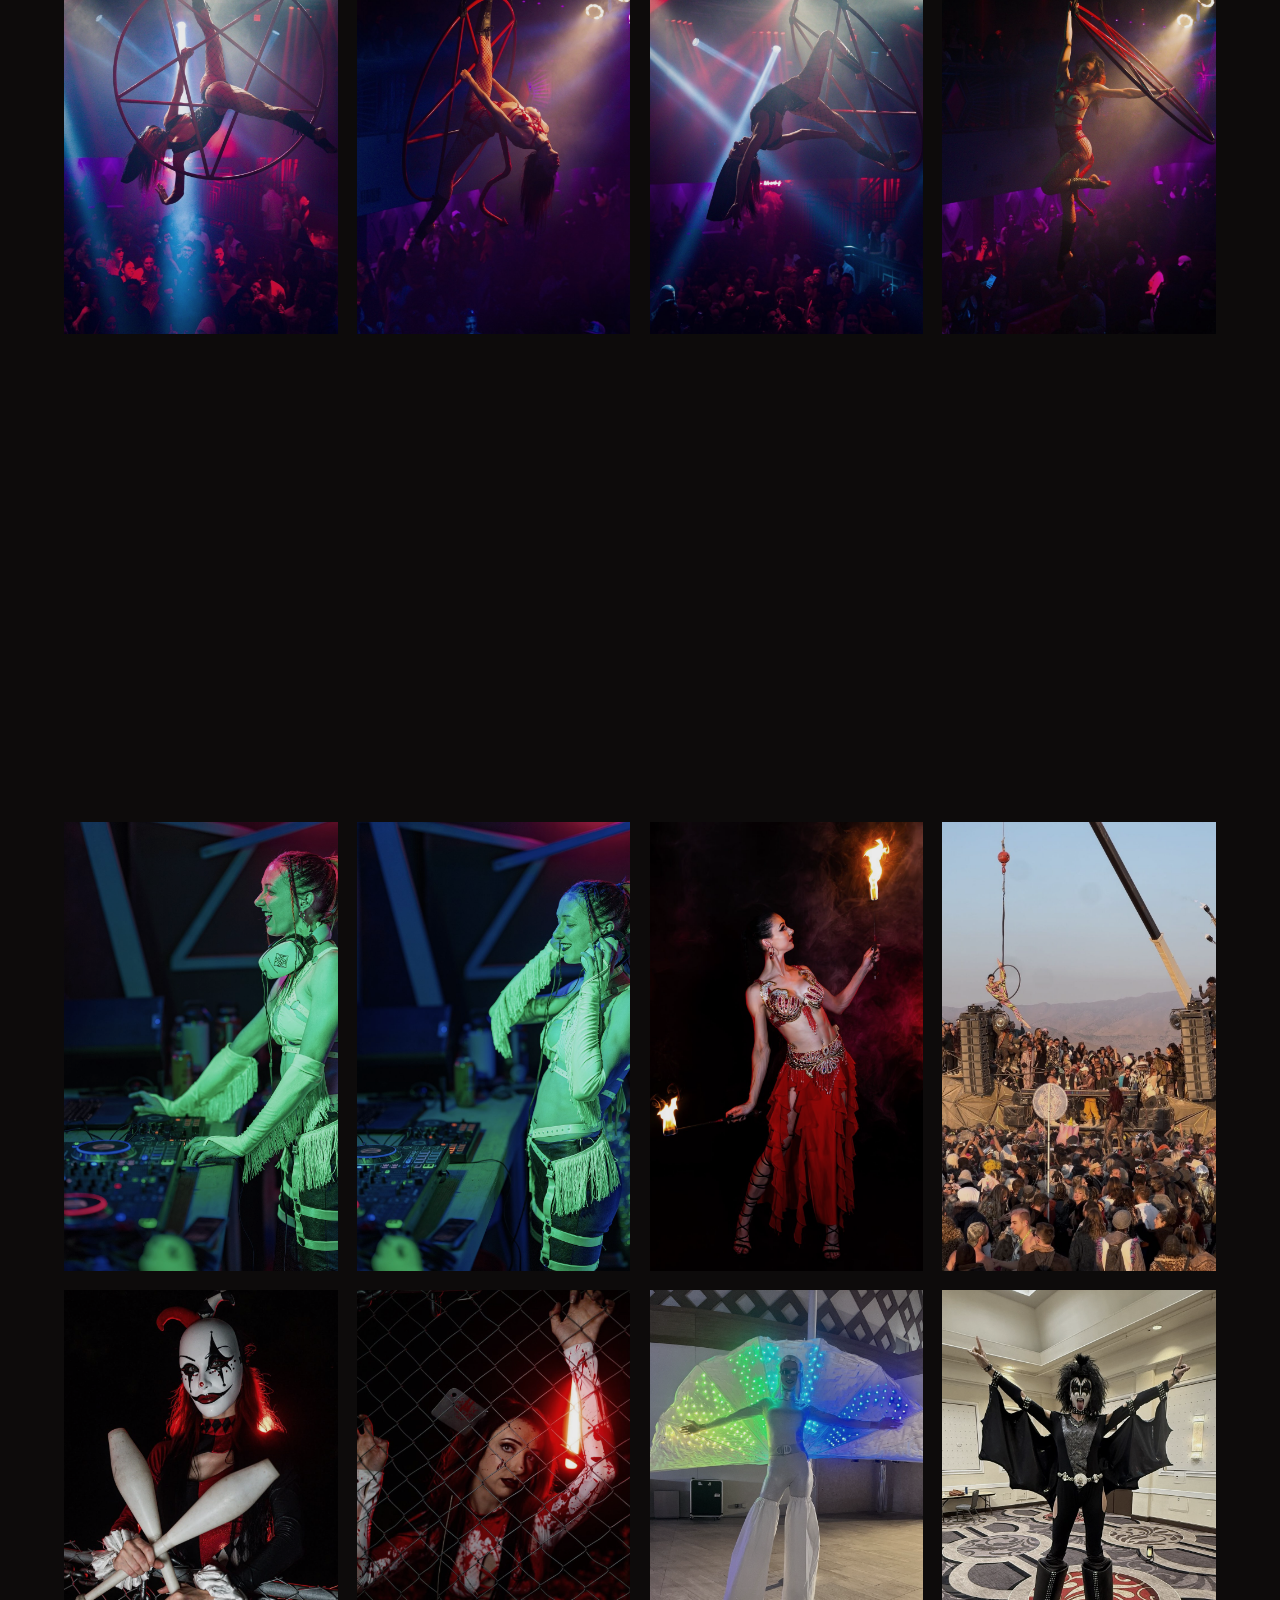
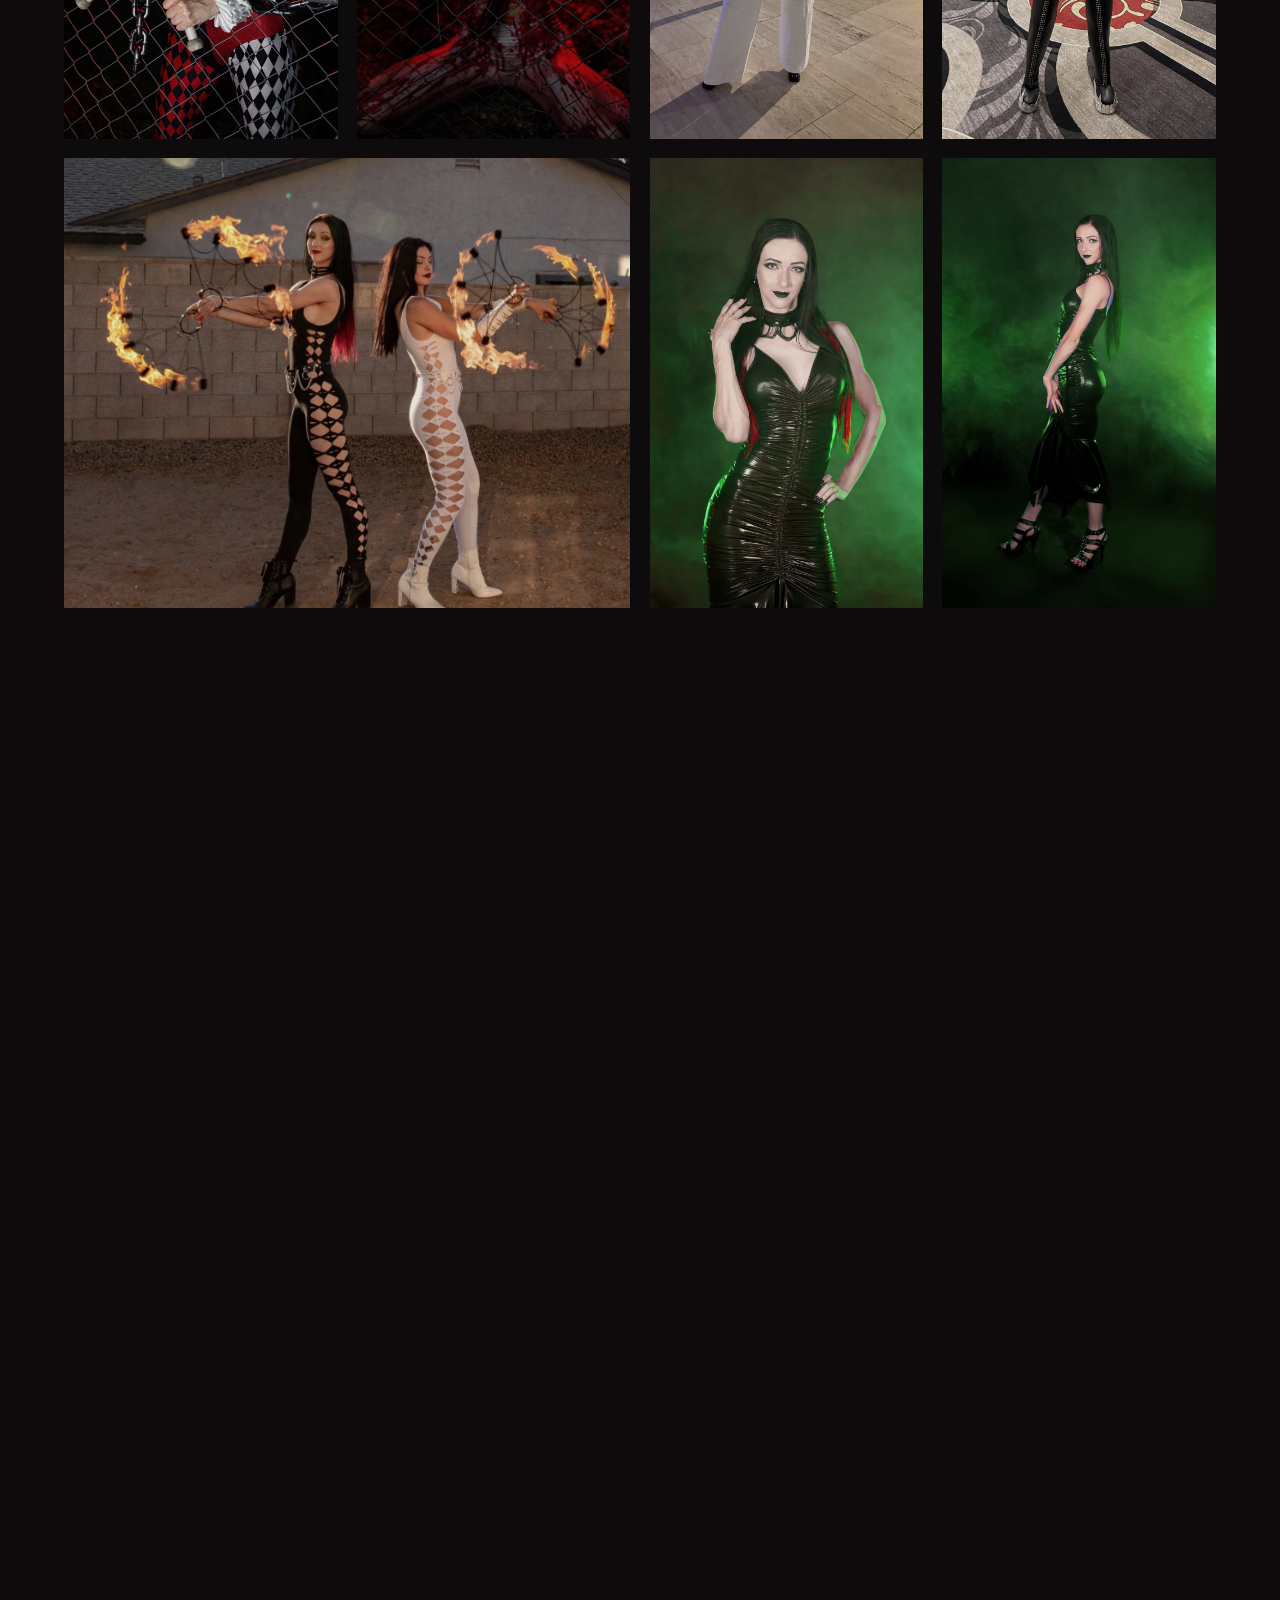
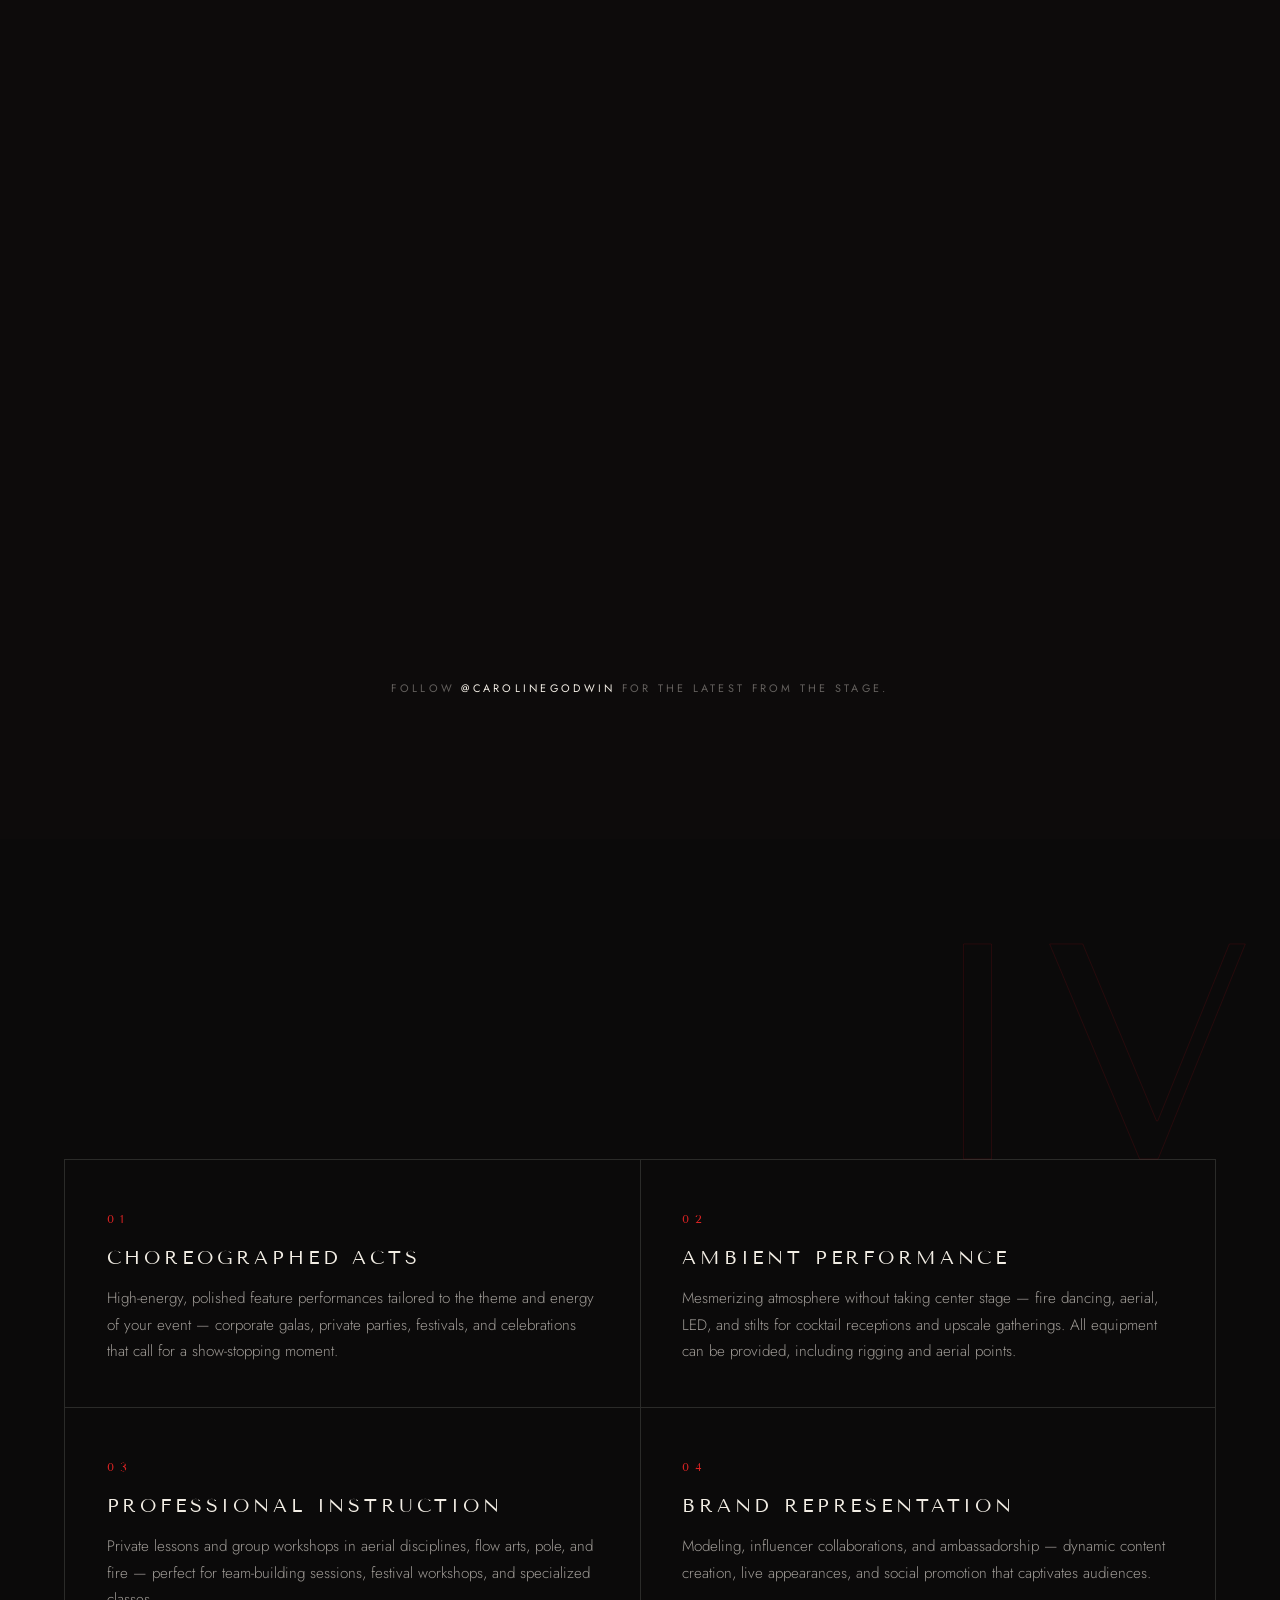
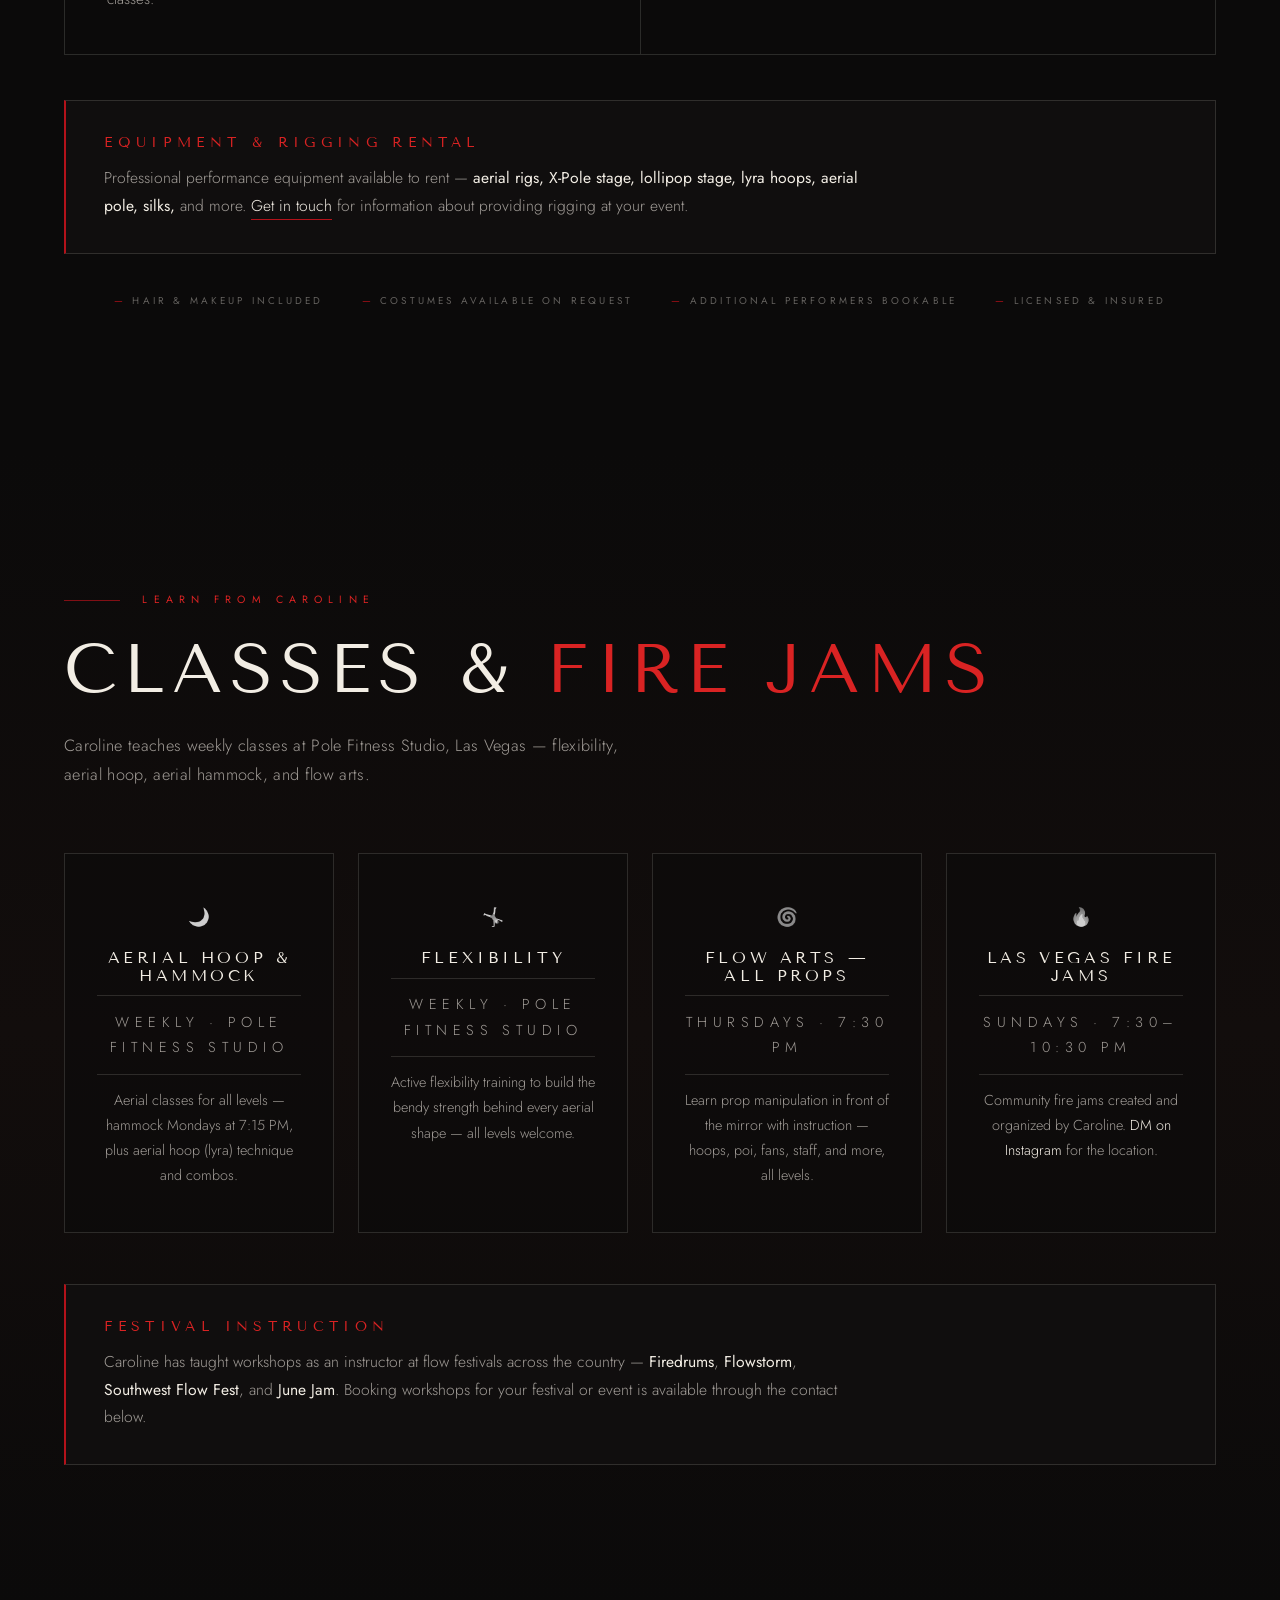
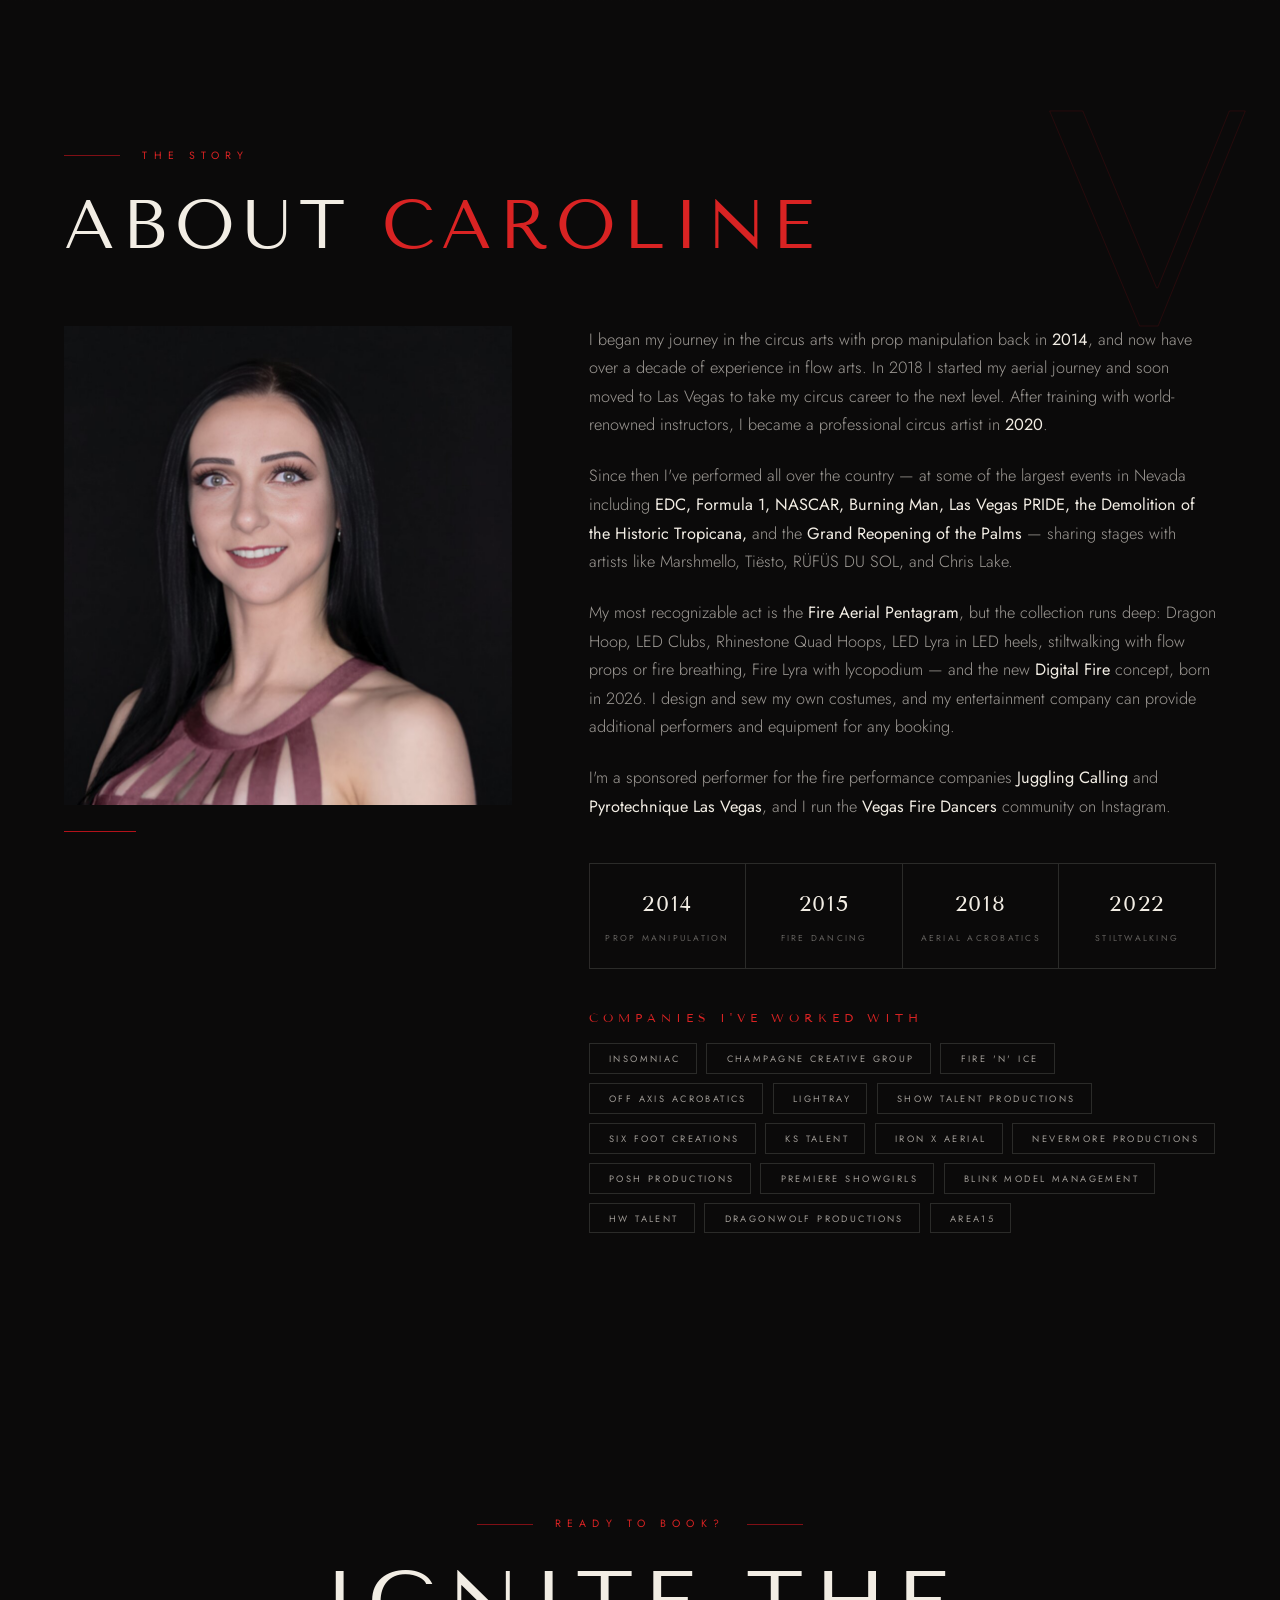
==== commit 850a45fe: "Add Flowstorm fire fans, LED lyra, devil fire torches, and portrait photos Co-Authored-By: Claude Op" ====
--- a/index.html
+++ b/index.html
@@ -379,12 +379,19 @@
         <figure class="gal-item gal-big reveal"><img src="assets/img/fire-fans-duo.jpg" alt="Caroline and a second performer back to back spinning flaming fire fans" loading="lazy" /><figcaption class="cap">Fire Fans · Duo</figcaption></figure>
         <figure class="gal-item gal-tall reveal"><img src="assets/img/green-gothic-portrait.jpg" alt="Caroline in a black gothic gown and collar against green smoke" loading="lazy" /><figcaption class="cap">Emerald Noir</figcaption></figure>
         <figure class="gal-item gal-tall reveal"><img src="assets/img/green-gothic-full.jpg" alt="Full-length portrait of Caroline in a black gothic gown and platform heels in green smoke" loading="lazy" /><figcaption class="cap">Gothic Glamour</figcaption></figure>
+        <figure class="gal-item gal-tall reveal"><img src="assets/img/fire-fans-flowstorm.jpg" alt="Caroline spinning flaming fire fans at night at Flowstorm 2026" loading="lazy" /><figcaption class="cap">Fire Fans · Flowstorm 2026</figcaption></figure>
+        <figure class="gal-item gal-tall reveal"><img src="assets/img/led-lyra-street.jpg" alt="Caroline hanging from a rainbow LED double lyra above a street festival crowd at dusk" loading="lazy" /><figcaption class="cap">LED Lyra · Street Festival</figcaption></figure>
+        <figure class="gal-item gal-tall reveal"><img src="assets/img/devil-fire-torches.jpg" alt="Caroline in a red devil harness costume blowing on a pair of fire torches in red smoke" loading="lazy" /><figcaption class="cap">Fire Torches · Red Devil</figcaption></figure>
+        <figure class="gal-item gal-tall reveal"><img src="assets/img/devil-fire-torches-back.jpg" alt="Caroline in a red devil costume with tail, looking over her shoulder while holding lit fire torches" loading="lazy" /><figcaption class="cap">Red Devil</figcaption></figure>
+        <figure class="gal-item gal-tall reveal"><img src="assets/img/monochrome-portrait.jpg" alt="Black-and-white portrait of Caroline gazing upward in a graphic print dress" loading="lazy" /><figcaption class="cap">Monochrome</figcaption></figure>
+        <figure class="gal-item gal-tall reveal"><img src="assets/img/black-cutout-portrait.jpg" alt="Full-length studio portrait of Caroline in a black cutout bodysuit with chain belt between red neon lights" loading="lazy" /><figcaption class="cap">Studio Portrait</figcaption></figure>
+        <figure class="gal-item gal-big reveal"><img src="assets/img/activewear-shoot.jpg" alt="Caroline with headphones lacing her sneaker on a lakeside bench during an activewear shoot" loading="lazy" /><figcaption class="cap">Brand Shoot · Activewear</figcaption></figure>
         <figure class="gal-item gal-tall reveal"><img src="assets/img/fire-pentagram-skirt.jpg" alt="Caroline holding a flaming pentagram hoop while wearing a ring of fire wicks around her skirt at night" loading="lazy" /><figcaption class="cap">Fire Pentagram · Fire Skirt</figcaption></figure>
         <figure class="gal-item gal-tall reveal"><img src="assets/img/led-aerial-rig.jpg" alt="Free-standing aerial rig outlined in purple LED lights in the desert at night" loading="lazy" /><figcaption class="cap">LED Aerial Rig</figcaption></figure>
         <figure class="gal-item gal-big reveal"><img src="assets/img/red-couture-portrait.jpg" alt="Red couture portrait at night" loading="lazy" /><figcaption class="cap">Vegas Nights</figcaption></figure>
         <figure class="gal-item gal-wide reveal"><img src="assets/img/teaching-aerial-hammock.jpg" alt="Caroline cheering on a young student swinging in an aerial hammock at an outdoor workshop" loading="lazy" /><figcaption class="cap">Teaching · Aerial Hammock Workshop</figcaption></figure>
         <figure class="gal-item reveal"><img src="assets/img/stilts-edc.jpg" alt="Stilt walking at EDC" loading="lazy" /><figcaption class="cap">EDC Las Vegas</figcaption></figure>
-        <figure class="gal-item gal-wide-md reveal"><img src="assets/img/lyra-theater.jpg" alt="Lyra on a theater stage" loading="lazy" /><figcaption class="cap">Theater Lyra</figcaption></figure>
+        <figure class="gal-item reveal"><img src="assets/img/lyra-theater.jpg" alt="Lyra on a theater stage" loading="lazy" /><figcaption class="cap">Theater Lyra</figcaption></figure>
       </div>
       <p class="disc-note" style="margin-top:2rem">Follow
         <a href="https://www.instagram.com/carolinegodwin" target="_blank" rel="noopener">@carolinegodwin</a>
--- a/assets/styles.css
+++ b/assets/styles.css
@@ -956,7 +956,6 @@
   .disc-grid { grid-template-columns: repeat(2, 1fr); }
   .gal-grid { grid-template-columns: repeat(3, 1fr); grid-auto-rows: 190px; }
   .gal-wide { grid-column: span 3; }
-  .gal-wide-md { grid-column: span 2; }
   .hero-side { display: none; }
 }
 
@@ -981,7 +980,6 @@
   .skill-years { grid-template-columns: repeat(2, 1fr); }
   .gal-grid { grid-template-columns: repeat(2, 1fr); grid-auto-rows: 165px; }
   .gal-wide { grid-column: span 2; }
-  .gal-wide-md { grid-column: auto; }
   .hero-stats { gap: 1.6rem 2.2rem; }
   .act-card:nth-child(even) { transform: none; }
   .ghost::before { font-size: 7rem; top: 2.5rem; }
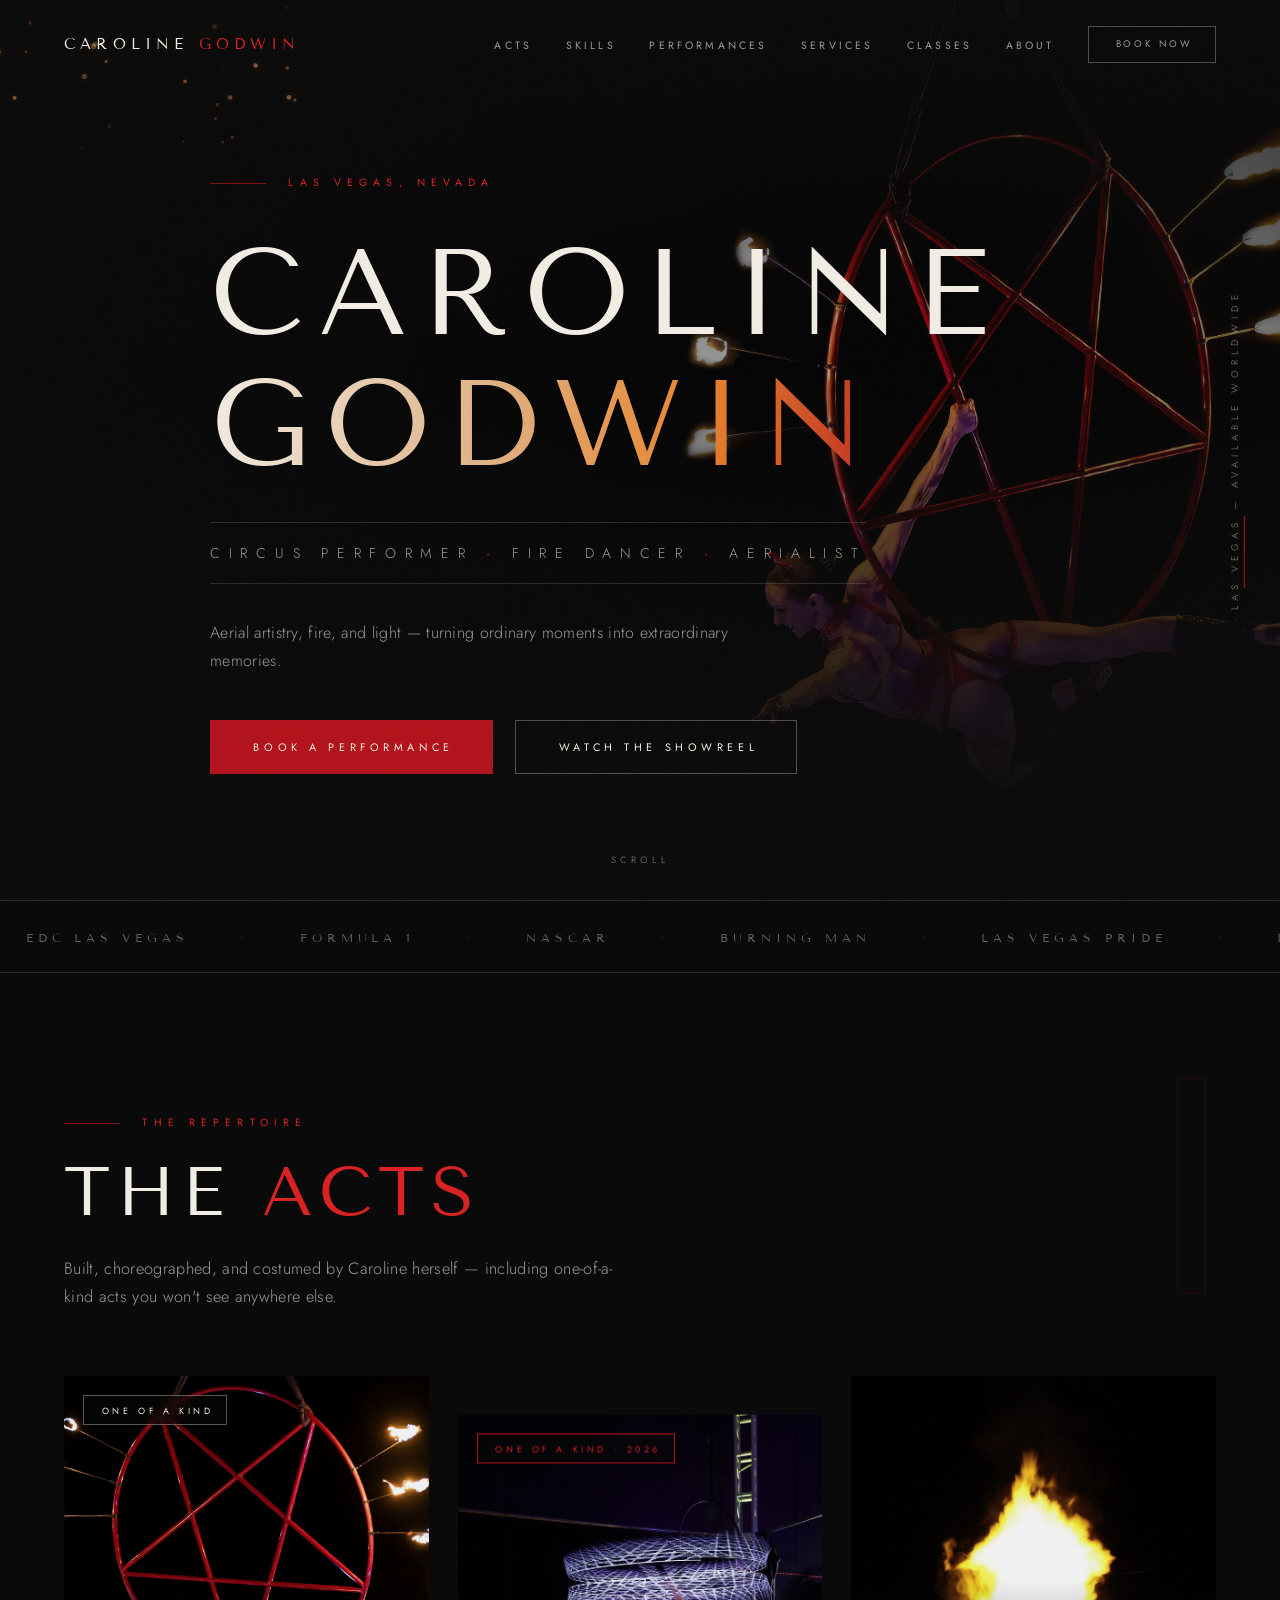
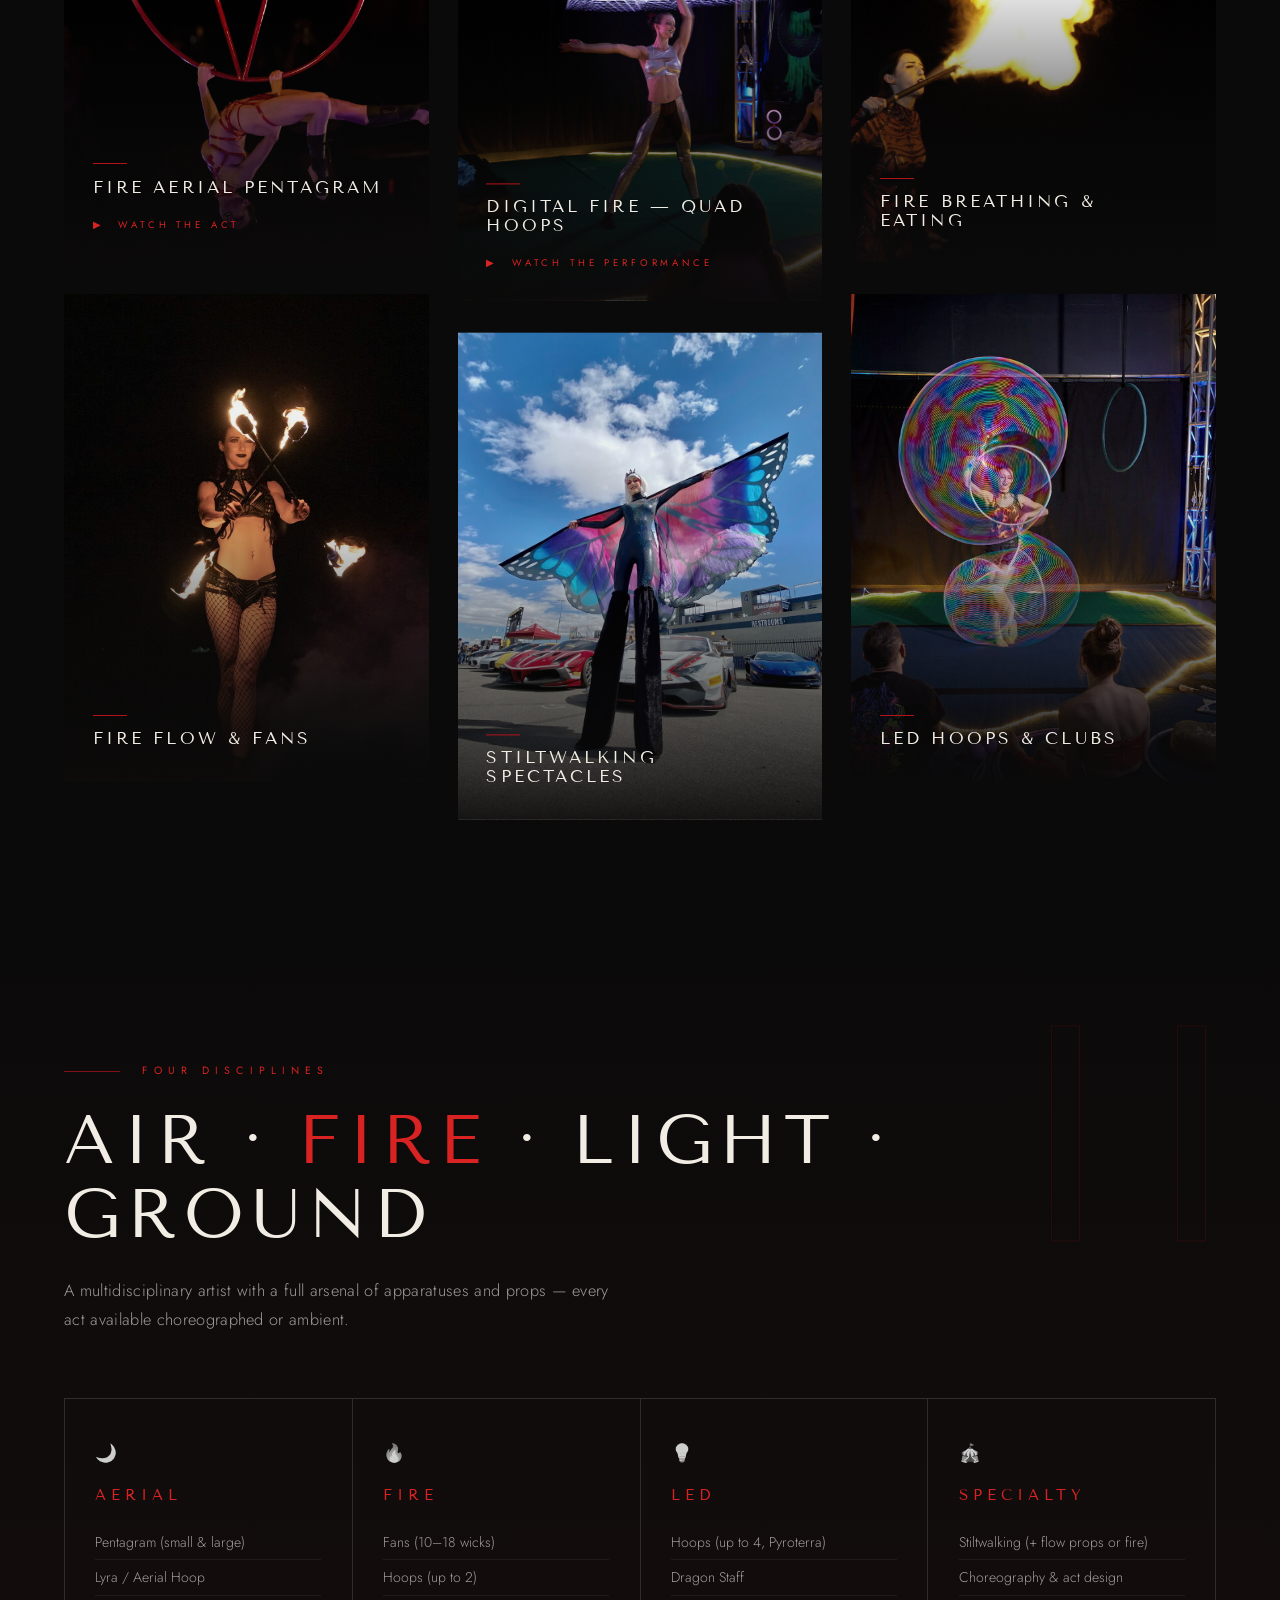
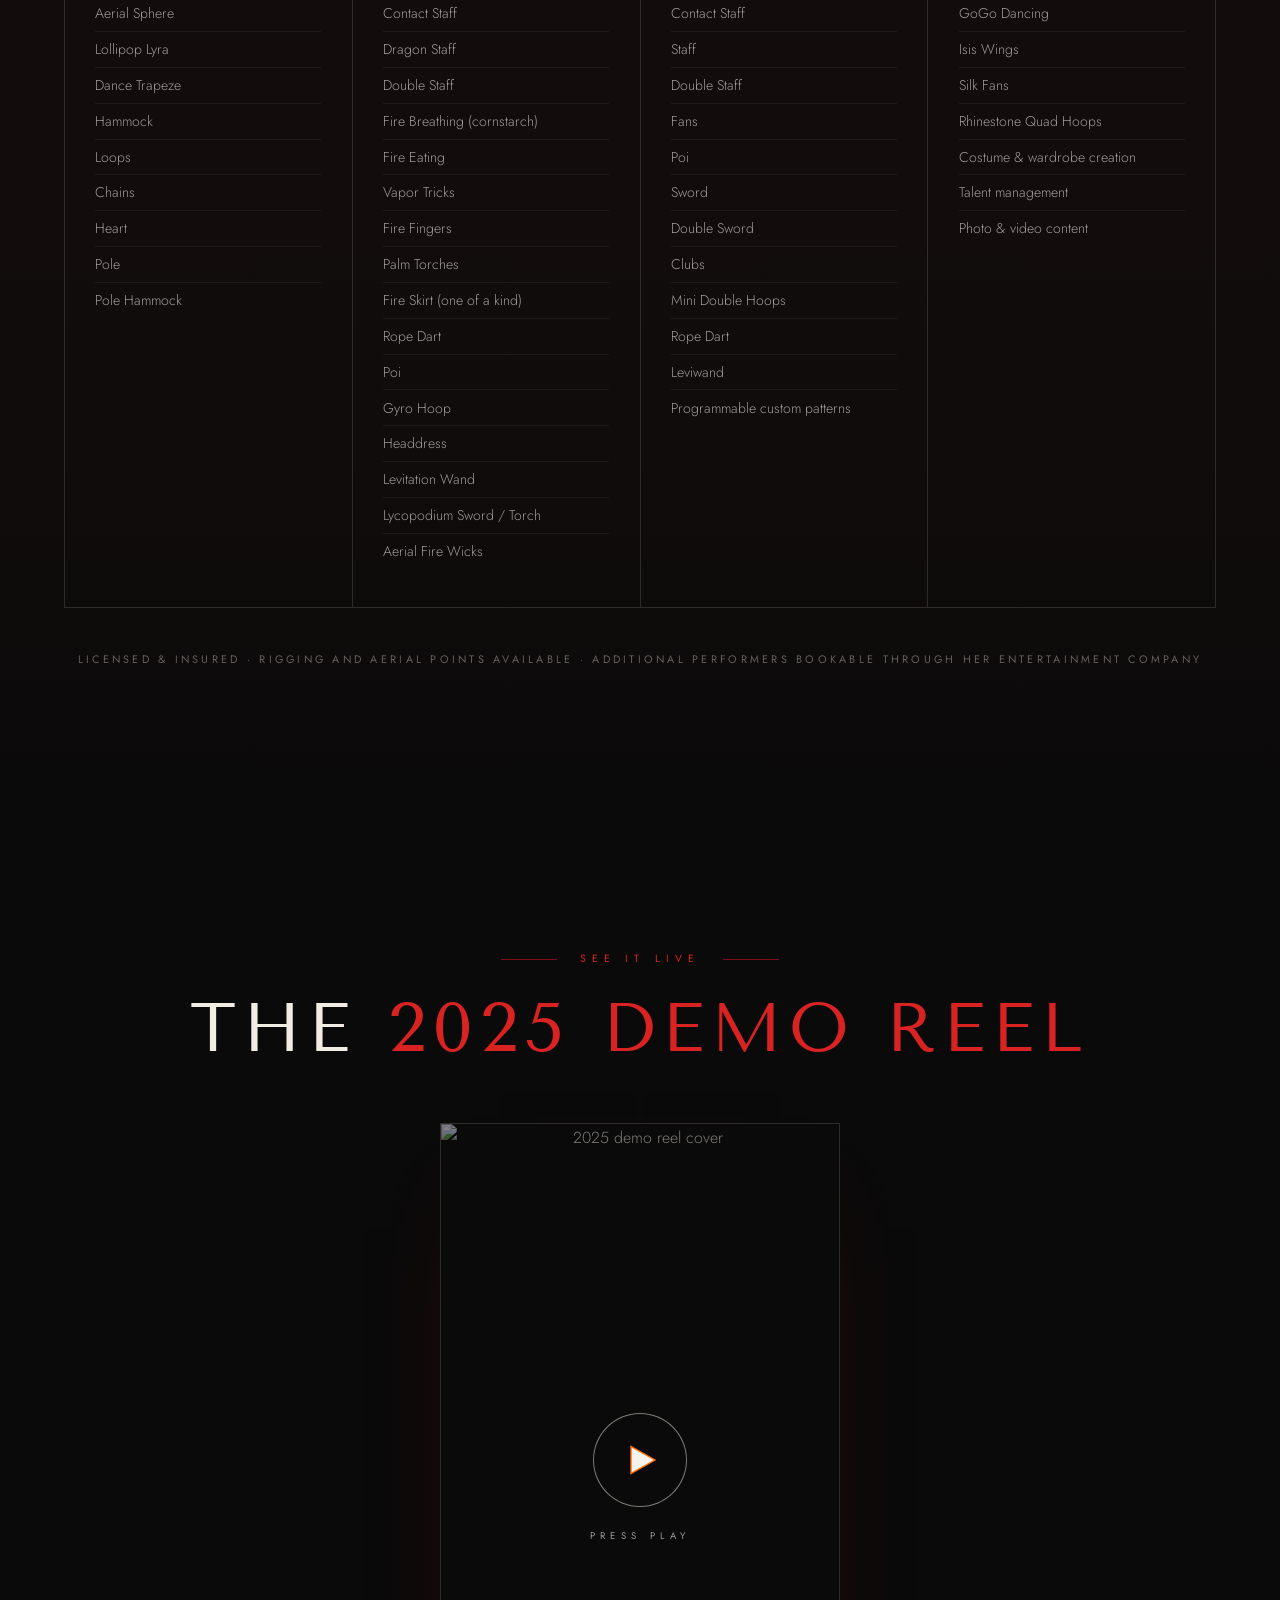
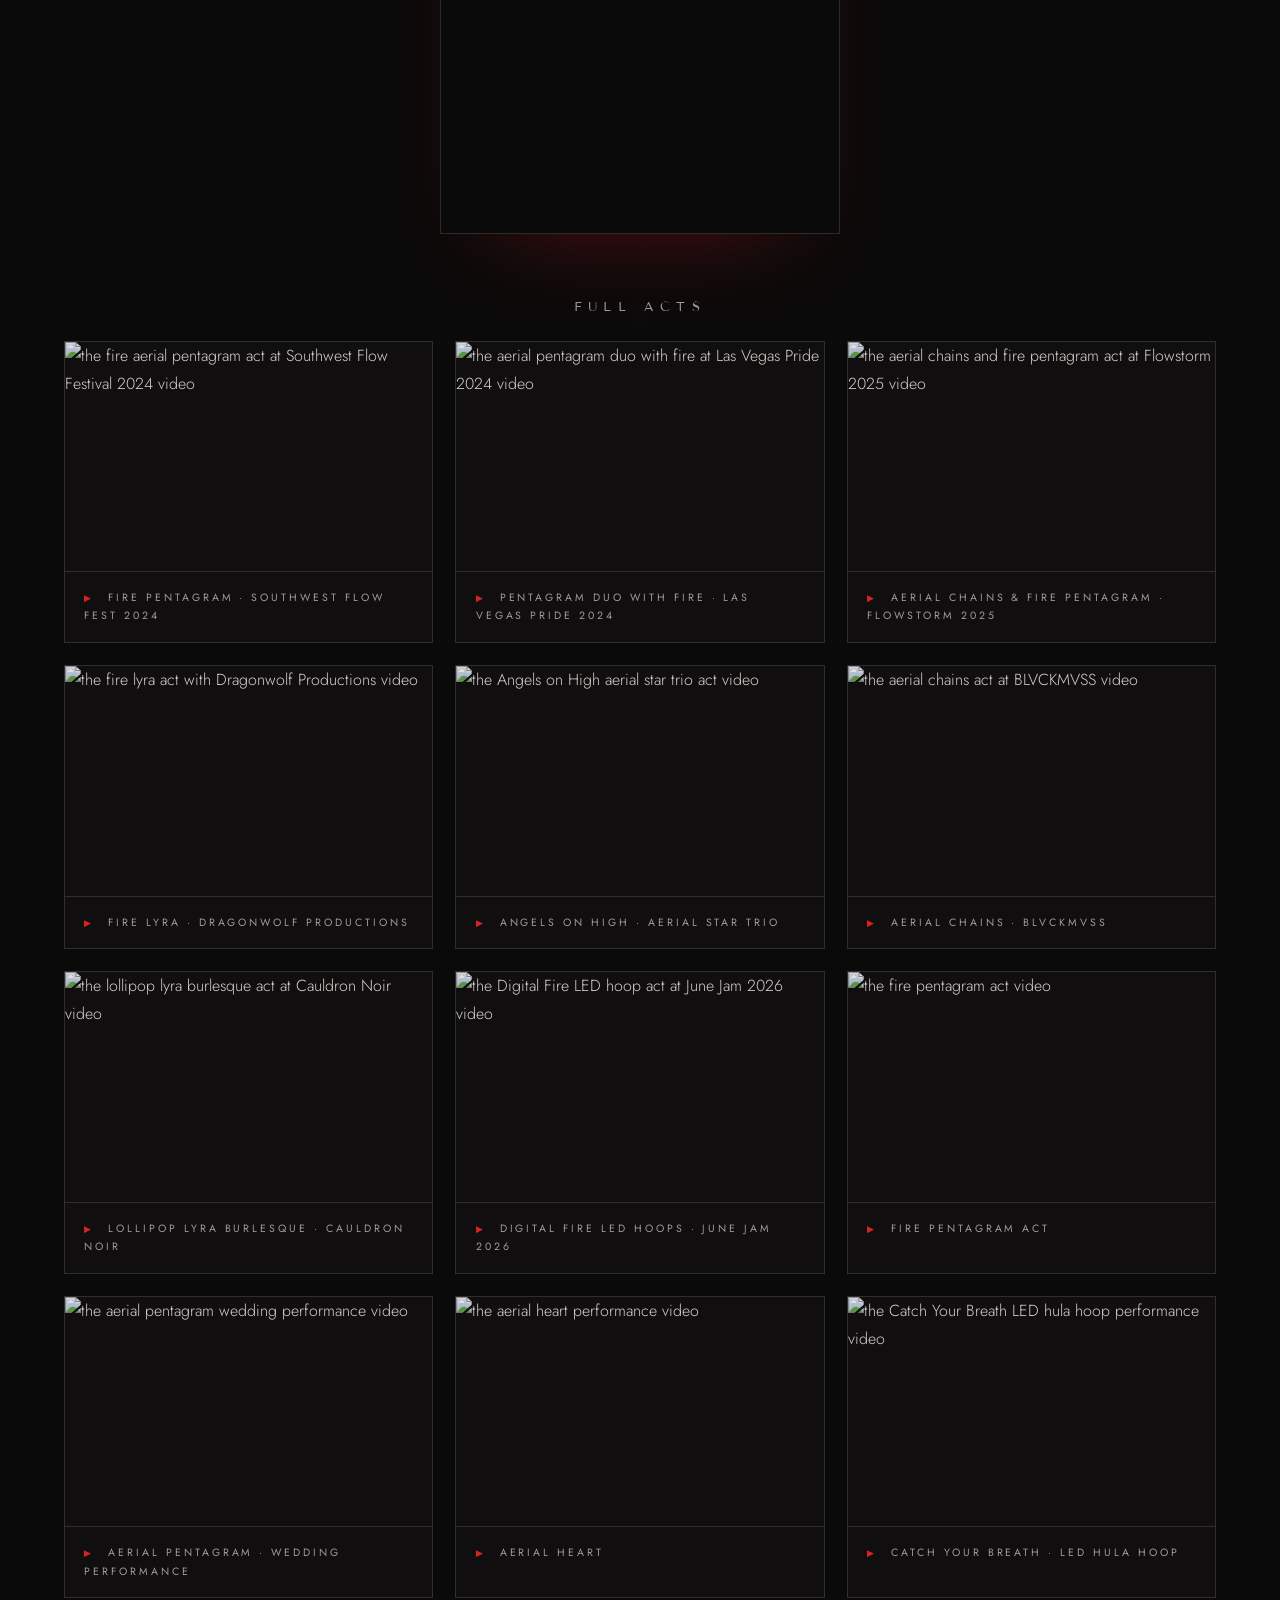
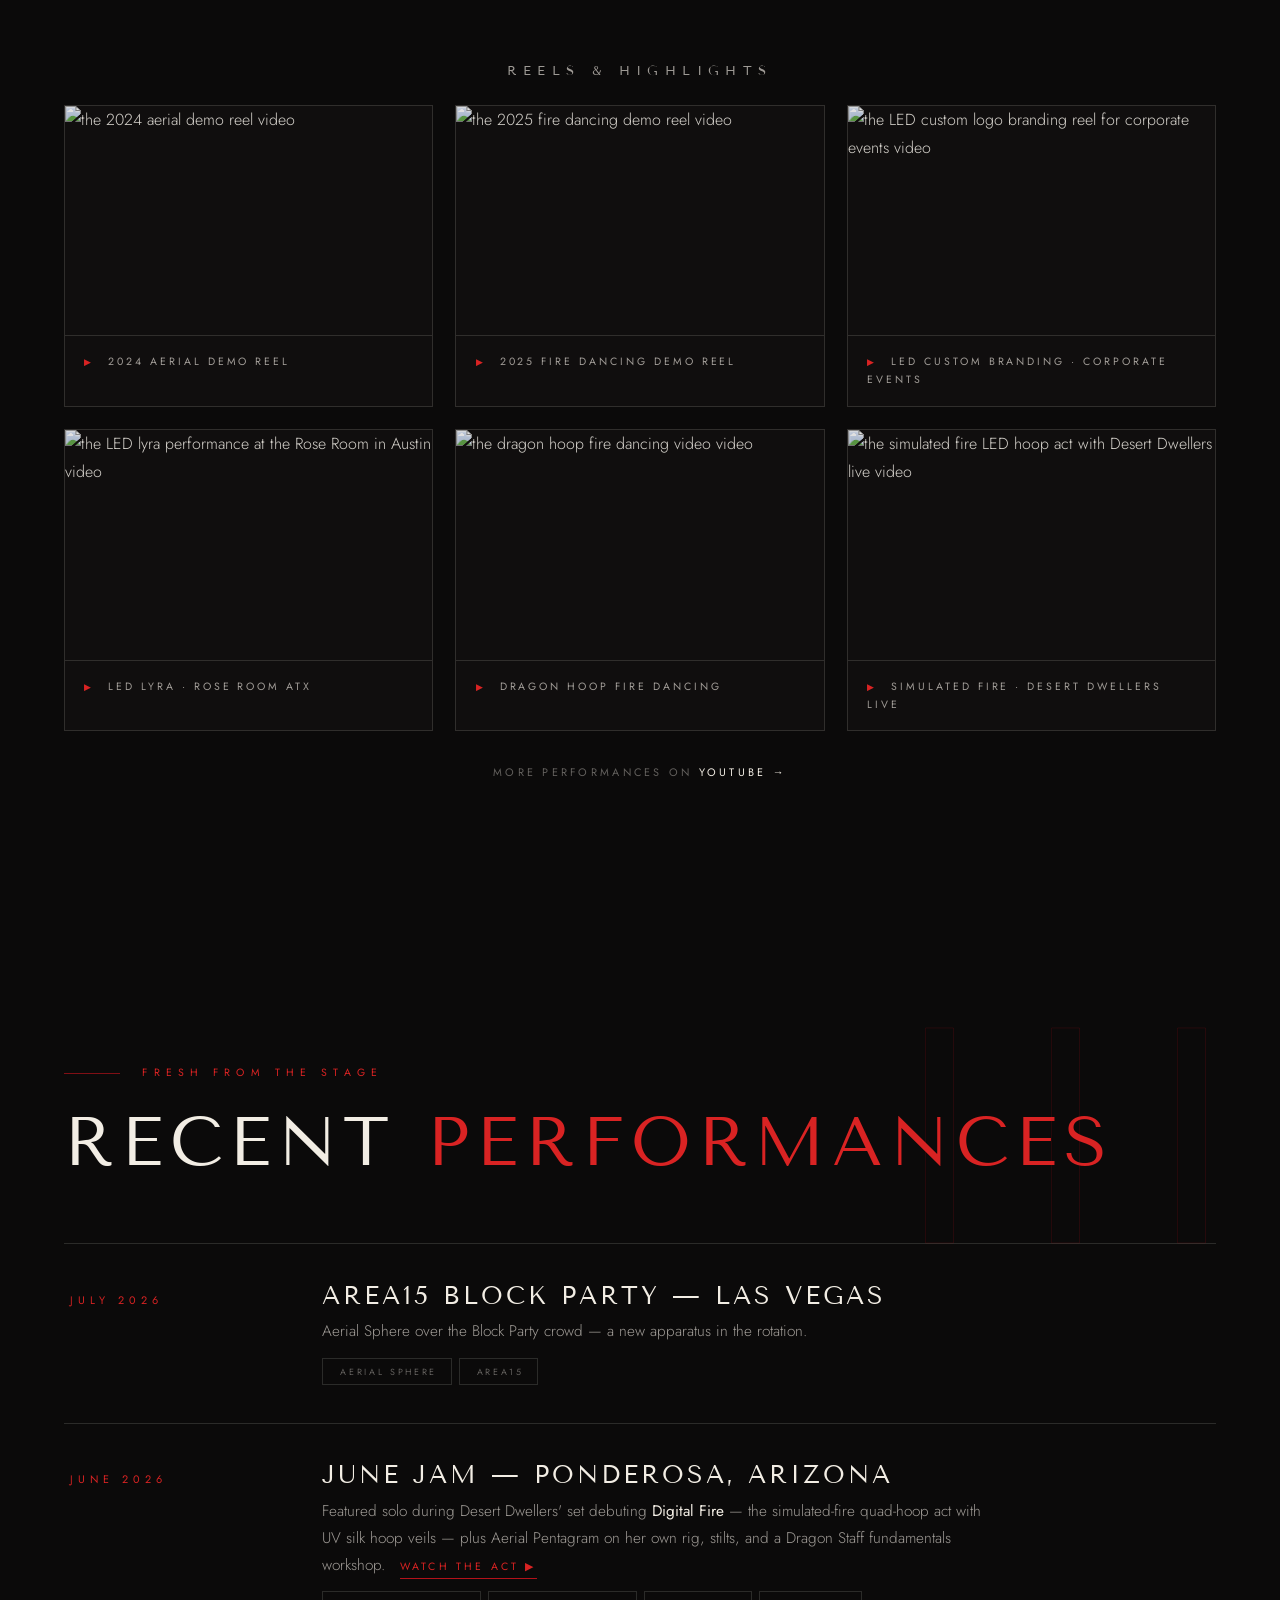
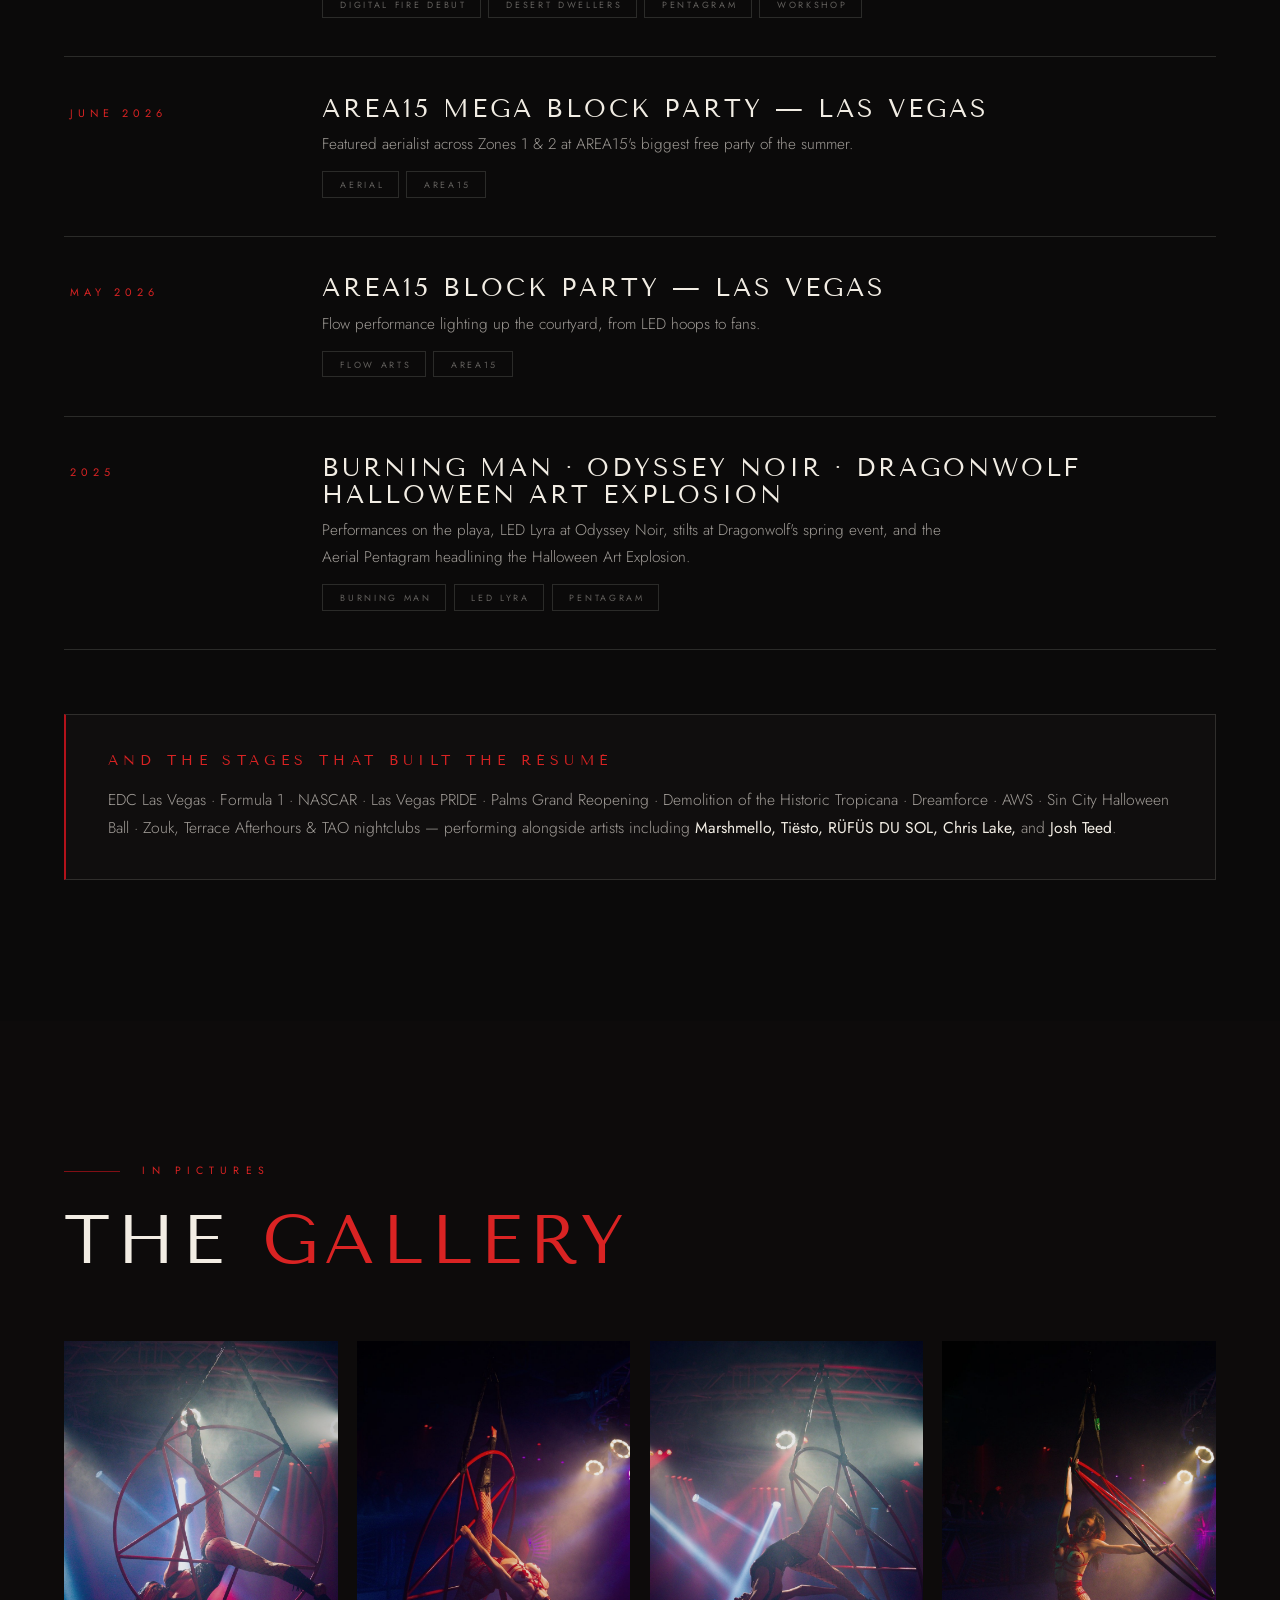
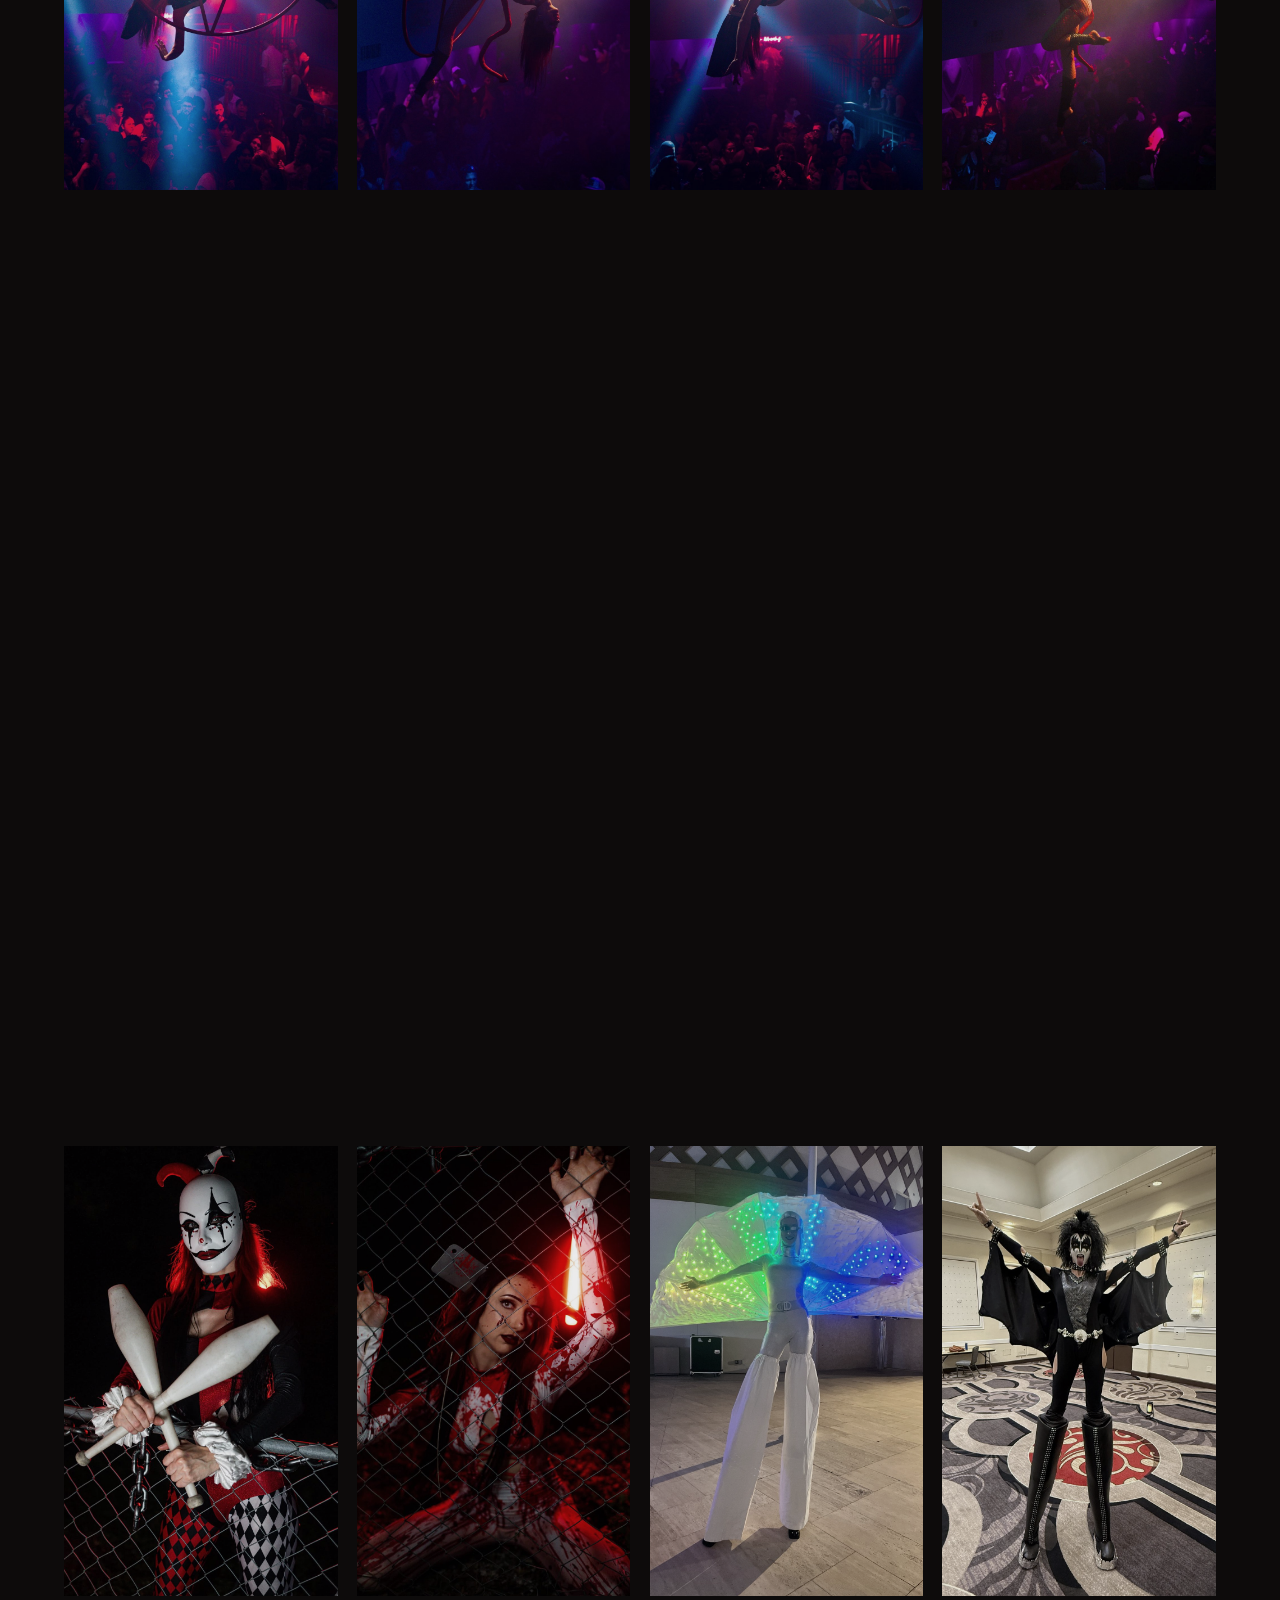
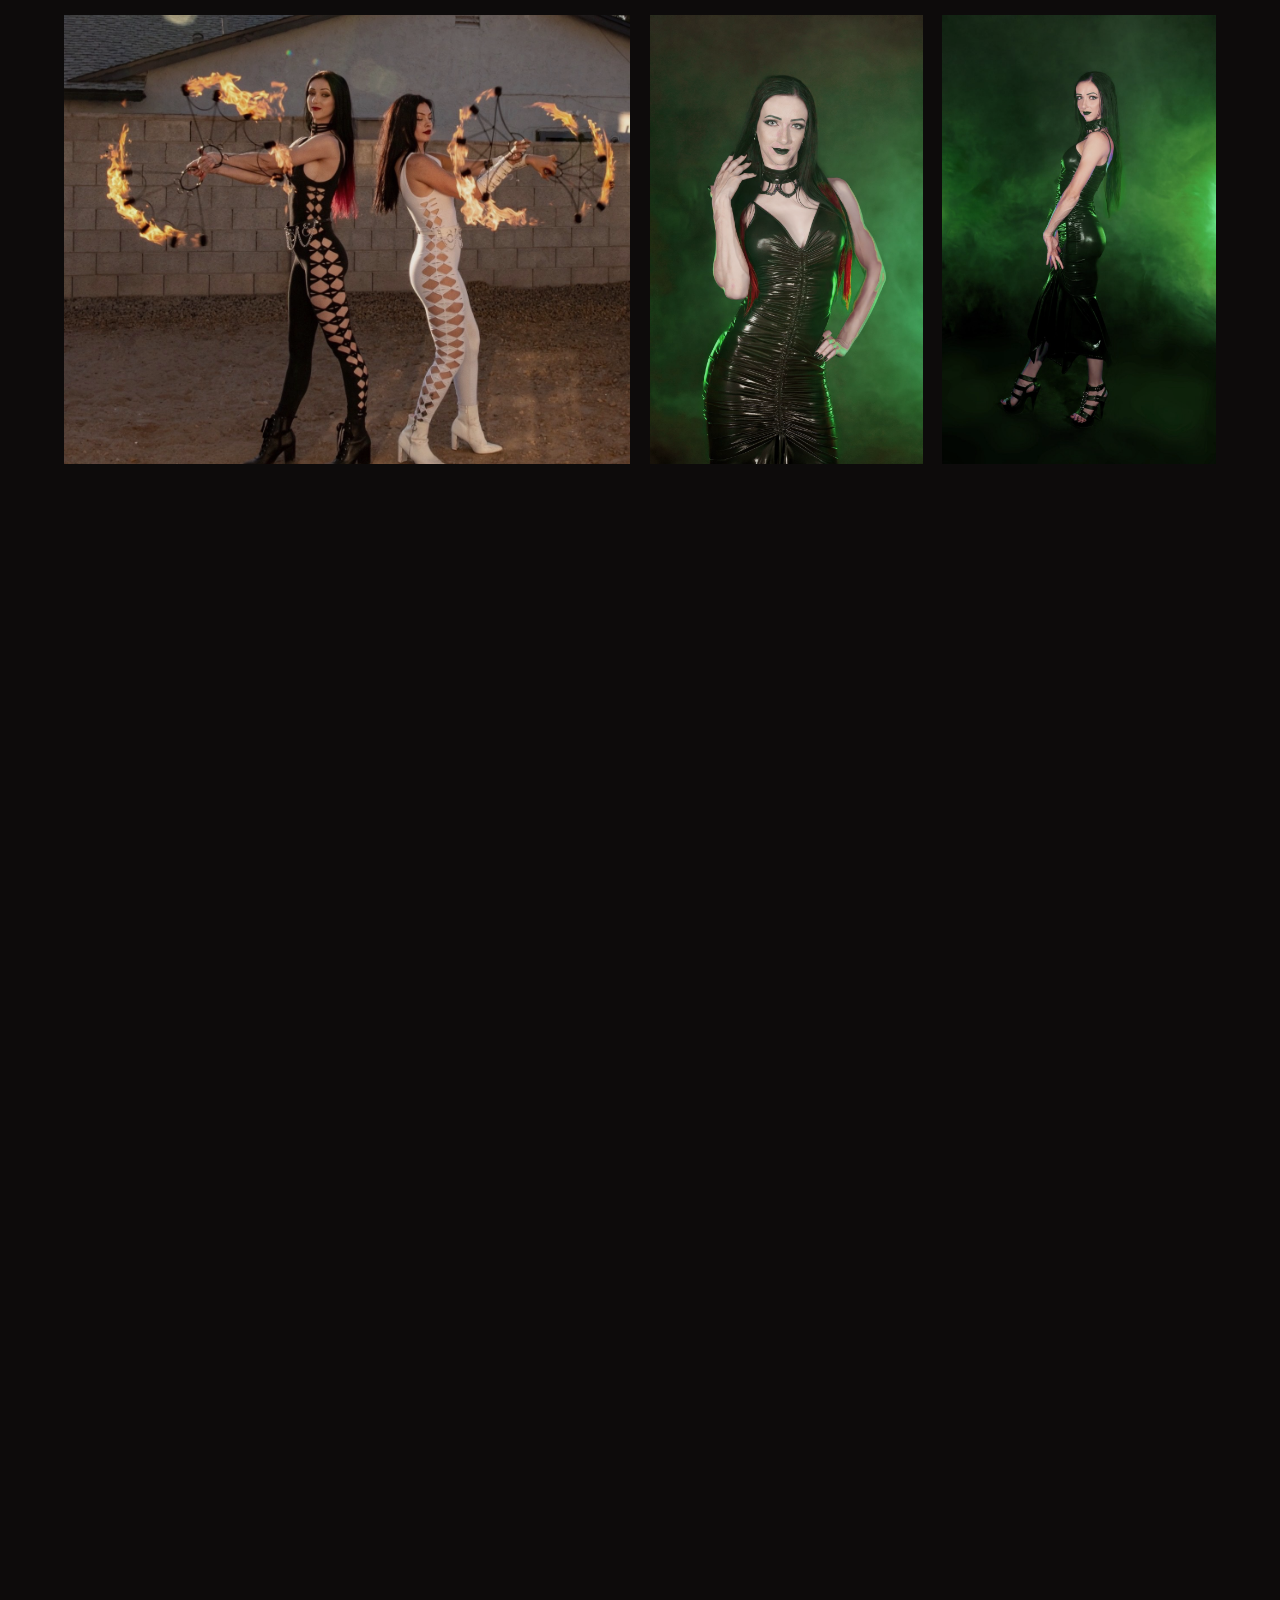
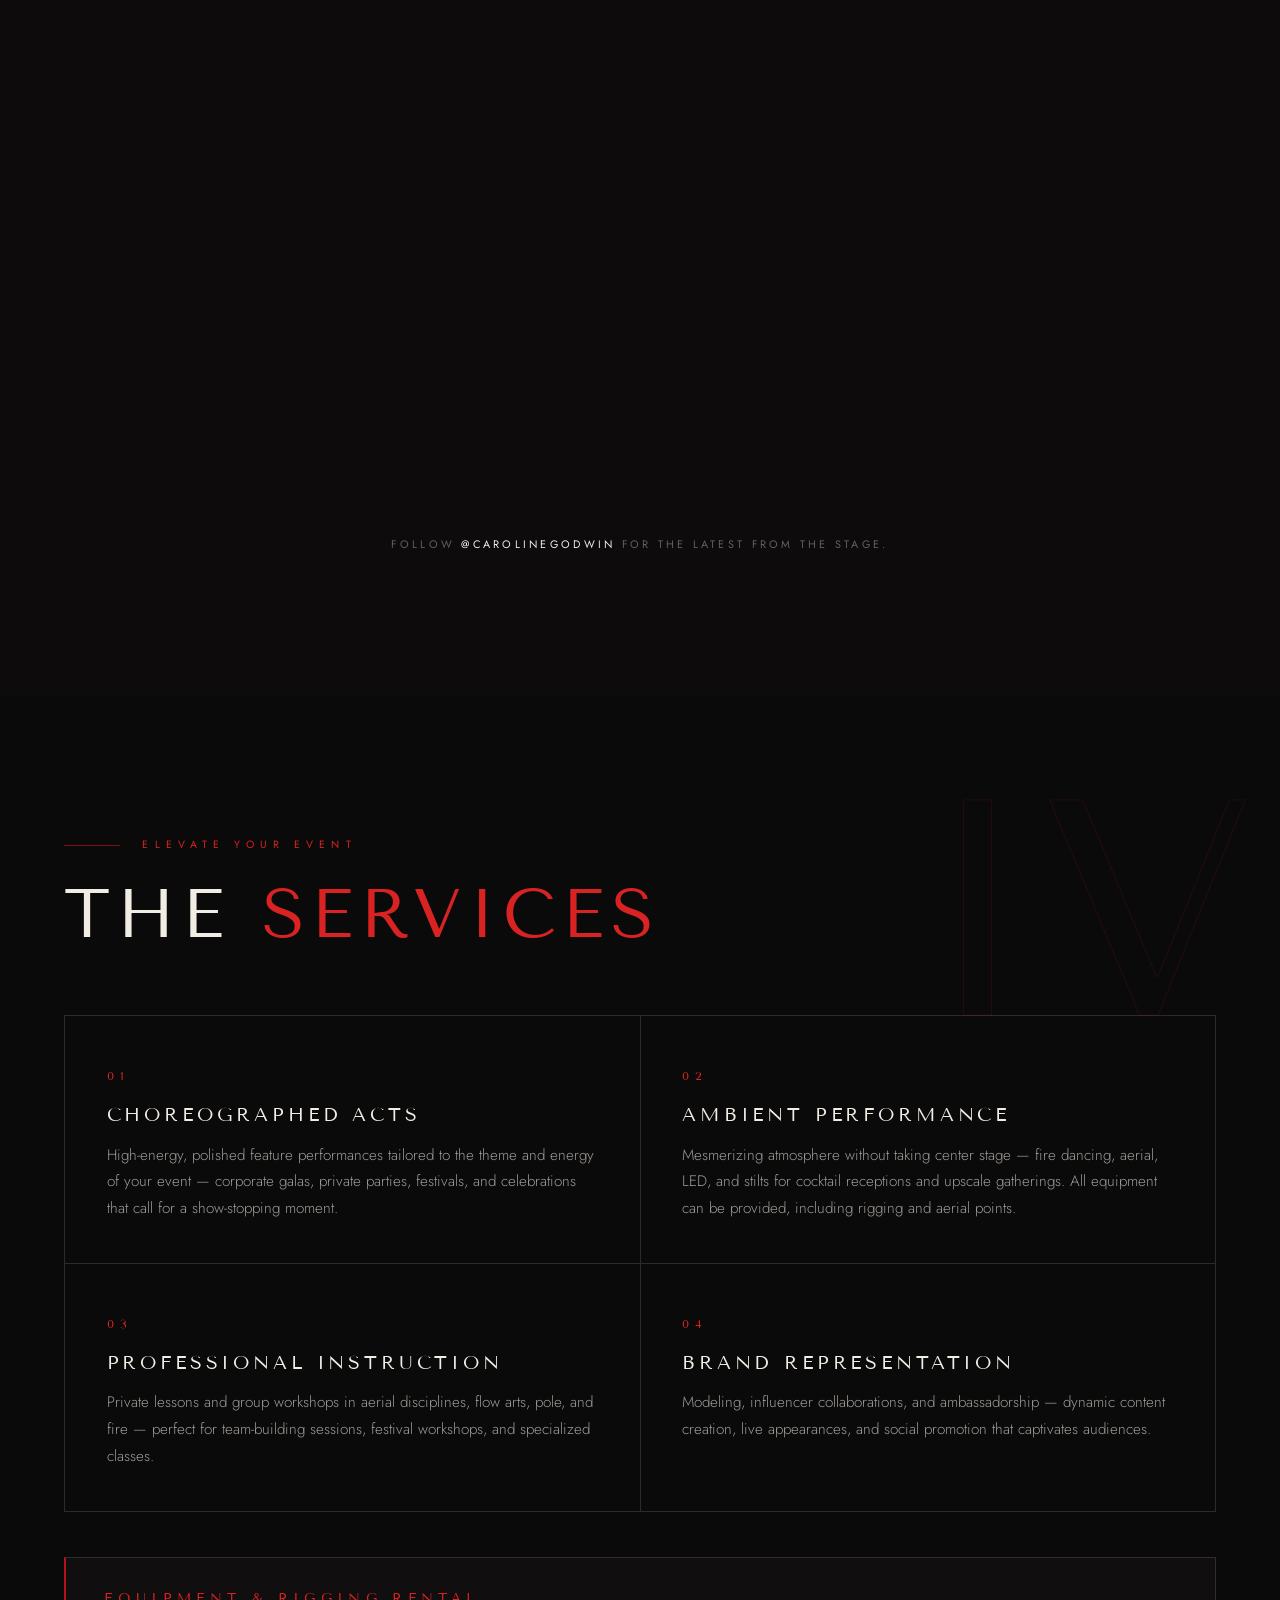
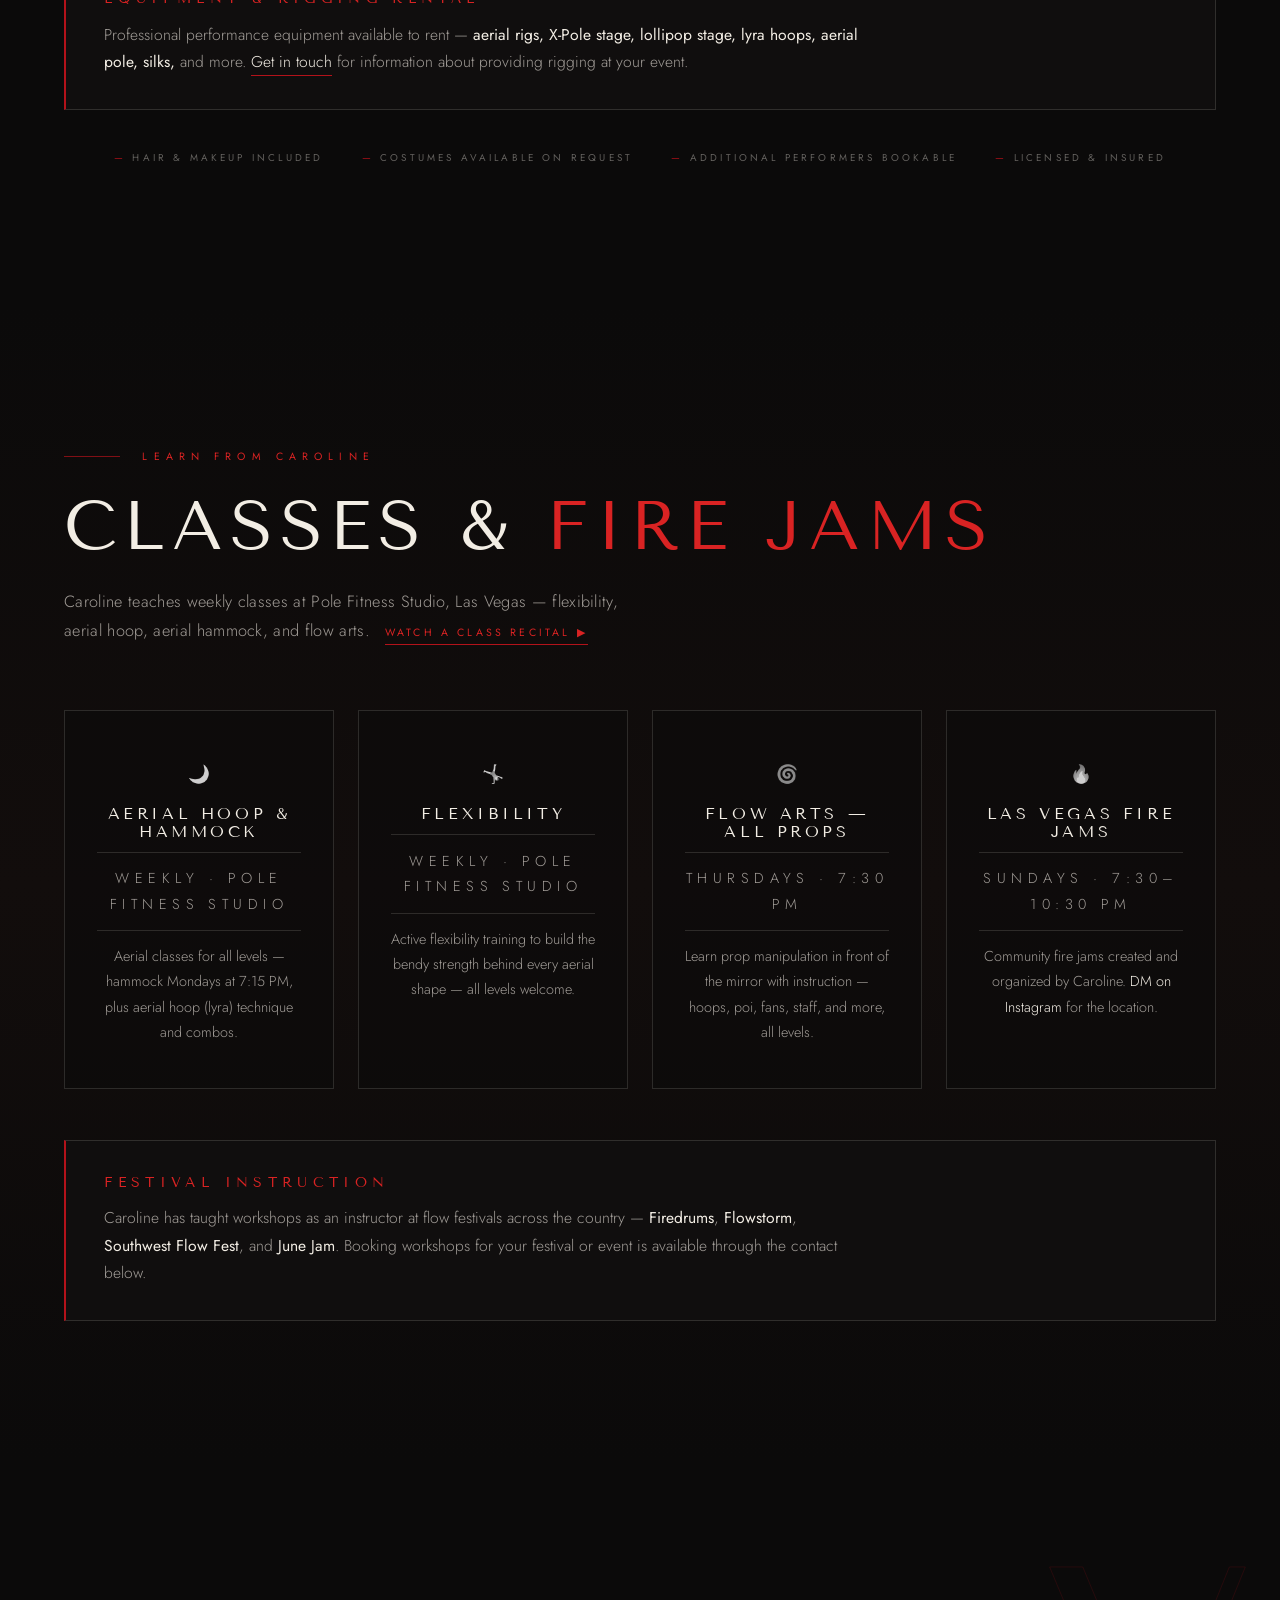
==== commit 787a7281: "Add new YouTube acts and reels to the video section Split videos into Full Acts and Reels & Highligh" ====
--- a/index.html
+++ b/index.html
@@ -95,7 +95,7 @@
         one-of-a-kind acts you won't see anywhere else.</p>
       <div class="acts-grid">
         <figure class="act-card act-video reveal" role="button" tabindex="0"
-                data-video="OL39vU8sBs0" data-ratio="wide"
+                data-video="OL39vU8sBs0" data-ratio="vertical"
                 aria-label="Watch the Fire Aerial Pentagram act">
           <span class="badge">One of a Kind</span>
           <img src="assets/img/fire-pentagram-tall.jpg" alt="Caroline Godwin performing on the flaming aerial pentagram" loading="lazy" />
@@ -262,30 +262,82 @@
         </div>
       </div>
 
+      <h3 class="vid-heading reveal">Full Acts</h3>
       <div class="video-grid">
-        <figure class="vid-card reveal" role="button" tabindex="0" data-video="OL39vU8sBs0" data-ratio="wide" aria-label="Watch the Fire Pentagram act">
-          <img src="https://img.youtube.com/vi/OL39vU8sBs0/hqdefault.jpg" alt="Fire Pentagram act video" loading="lazy" />
+        <figure class="vid-card reveal" role="button" tabindex="0" data-video="BDOJLwWKW0A" data-ratio="vertical" aria-label="Watch the fire aerial pentagram act at Southwest Flow Festival 2024">
+          <img src="https://img.youtube.com/vi/BDOJLwWKW0A/hqdefault.jpg" alt="the fire aerial pentagram act at Southwest Flow Festival 2024 video" loading="lazy" />
+          <figcaption><span class="vid-play">▶</span> Fire Pentagram · Southwest Flow Fest 2024</figcaption>
+        </figure>
+        <figure class="vid-card reveal" data-delay="1" role="button" tabindex="0" data-video="FmbsBm_5ypg" data-ratio="wide" aria-label="Watch the aerial pentagram duo with fire at Las Vegas Pride 2024">
+          <img src="https://img.youtube.com/vi/FmbsBm_5ypg/hqdefault.jpg" alt="the aerial pentagram duo with fire at Las Vegas Pride 2024 video" loading="lazy" />
+          <figcaption><span class="vid-play">▶</span> Pentagram Duo with Fire · Las Vegas Pride 2024</figcaption>
+        </figure>
+        <figure class="vid-card reveal" data-delay="2" role="button" tabindex="0" data-video="HwdcouCXnlk" data-ratio="wide" aria-label="Watch the aerial chains and fire pentagram act at Flowstorm 2025">
+          <img src="https://img.youtube.com/vi/HwdcouCXnlk/hqdefault.jpg" alt="the aerial chains and fire pentagram act at Flowstorm 2025 video" loading="lazy" />
+          <figcaption><span class="vid-play">▶</span> Aerial Chains &amp; Fire Pentagram · Flowstorm 2025</figcaption>
+        </figure>
+        <figure class="vid-card reveal" role="button" tabindex="0" data-video="OTS5ylny24I" data-ratio="vertical" aria-label="Watch the fire lyra act with Dragonwolf Productions">
+          <img src="https://img.youtube.com/vi/OTS5ylny24I/hqdefault.jpg" alt="the fire lyra act with Dragonwolf Productions video" loading="lazy" />
+          <figcaption><span class="vid-play">▶</span> Fire Lyra · Dragonwolf Productions</figcaption>
+        </figure>
+        <figure class="vid-card reveal" data-delay="1" role="button" tabindex="0" data-video="RYv3ZWU_JgY" data-ratio="vertical" aria-label="Watch the Angels on High aerial star trio act">
+          <img src="https://img.youtube.com/vi/RYv3ZWU_JgY/hqdefault.jpg" alt="the Angels on High aerial star trio act video" loading="lazy" />
+          <figcaption><span class="vid-play">▶</span> Angels on High · Aerial Star Trio</figcaption>
+        </figure>
+        <figure class="vid-card reveal" data-delay="2" role="button" tabindex="0" data-video="H-OkHMMW65E" data-ratio="vertical" aria-label="Watch the aerial chains act at BLVCKMVSS">
+          <img src="https://img.youtube.com/vi/H-OkHMMW65E/hqdefault.jpg" alt="the aerial chains act at BLVCKMVSS video" loading="lazy" />
+          <figcaption><span class="vid-play">▶</span> Aerial Chains · BLVCKMVSS</figcaption>
+        </figure>
+        <figure class="vid-card reveal" role="button" tabindex="0" data-video="ymzEpGwFbJ0" data-ratio="vertical" aria-label="Watch the lollipop lyra burlesque act at Cauldron Noir">
+          <img src="https://img.youtube.com/vi/ymzEpGwFbJ0/hqdefault.jpg" alt="the lollipop lyra burlesque act at Cauldron Noir video" loading="lazy" />
+          <figcaption><span class="vid-play">▶</span> Lollipop Lyra Burlesque · Cauldron Noir</figcaption>
+        </figure>
+        <figure class="vid-card reveal" data-delay="1" role="button" tabindex="0" data-video="x4-VwnhySbE" data-ratio="vertical" aria-label="Watch the Digital Fire LED hoop act at June Jam 2026">
+          <img src="https://img.youtube.com/vi/x4-VwnhySbE/hqdefault.jpg" alt="the Digital Fire LED hoop act at June Jam 2026 video" loading="lazy" />
+          <figcaption><span class="vid-play">▶</span> Digital Fire LED Hoops · June Jam 2026</figcaption>
+        </figure>
+        <figure class="vid-card reveal" data-delay="2" role="button" tabindex="0" data-video="OL39vU8sBs0" data-ratio="vertical" aria-label="Watch the fire pentagram act">
+          <img src="https://img.youtube.com/vi/OL39vU8sBs0/hqdefault.jpg" alt="the fire pentagram act video" loading="lazy" />
           <figcaption><span class="vid-play">▶</span> Fire Pentagram Act</figcaption>
         </figure>
-        <figure class="vid-card reveal" data-delay="1" role="button" tabindex="0" data-video="e8due0wkQ0Q" data-ratio="vertical" aria-label="Watch the simulated fire act with Desert Dwellers">
-          <img src="https://img.youtube.com/vi/e8due0wkQ0Q/hqdefault.jpg" alt="Simulated fire act with Desert Dwellers video" loading="lazy" />
-          <figcaption><span class="vid-play">▶</span> Simulated Fire · Desert Dwellers</figcaption>
-        </figure>
-        <figure class="vid-card reveal" data-delay="2" role="button" tabindex="0" data-video="H8nj4sbIAmQ" data-ratio="wide" aria-label="Watch Catch Your Breath hula hoop performance">
-          <img src="https://img.youtube.com/vi/H8nj4sbIAmQ/hqdefault.jpg" alt="Catch Your Breath hula hoop performance video" loading="lazy" />
-          <figcaption><span class="vid-play">▶</span> Catch Your Breath · Hula Hoop</figcaption>
-        </figure>
-        <figure class="vid-card reveal" role="button" tabindex="0" data-video="6n6LV-1n7CU" data-ratio="vertical" aria-label="Watch the Aerial Heart performance">
-          <img src="https://img.youtube.com/vi/6n6LV-1n7CU/hqdefault.jpg" alt="Aerial Heart performance video" loading="lazy" />
+        <figure class="vid-card reveal" role="button" tabindex="0" data-video="3yF_MJGCt_g" data-ratio="vertical" aria-label="Watch the aerial pentagram wedding performance">
+          <img src="https://img.youtube.com/vi/3yF_MJGCt_g/hqdefault.jpg" alt="the aerial pentagram wedding performance video" loading="lazy" />
+          <figcaption><span class="vid-play">▶</span> Aerial Pentagram · Wedding Performance</figcaption>
+        </figure>
+        <figure class="vid-card reveal" data-delay="1" role="button" tabindex="0" data-video="6n6LV-1n7CU" data-ratio="vertical" aria-label="Watch the aerial heart performance">
+          <img src="https://img.youtube.com/vi/6n6LV-1n7CU/hqdefault.jpg" alt="the aerial heart performance video" loading="lazy" />
           <figcaption><span class="vid-play">▶</span> Aerial Heart</figcaption>
         </figure>
-        <figure class="vid-card reveal" data-delay="1" role="button" tabindex="0" data-video="JYvUHVsZxRo" data-ratio="wide" aria-label="Watch the fire demo">
-          <img src="https://img.youtube.com/vi/JYvUHVsZxRo/hqdefault.jpg" alt="Fire demo video" loading="lazy" />
-          <figcaption><span class="vid-play">▶</span> Fire Demo</figcaption>
-        </figure>
-        <figure class="vid-card reveal" data-delay="2" role="button" tabindex="0" data-video="M_gC9o65R20" data-ratio="wide" aria-label="Watch dragon staff and hula hoop fire dancing">
-          <img src="https://img.youtube.com/vi/M_gC9o65R20/hqdefault.jpg" alt="Dragon staff and hula hoop fire dancing video" loading="lazy" />
-          <figcaption><span class="vid-play">▶</span> Dragon Staff &amp; Hula Hoop Fire</figcaption>
+        <figure class="vid-card reveal" data-delay="2" role="button" tabindex="0" data-video="H8nj4sbIAmQ" data-ratio="wide" aria-label="Watch the Catch Your Breath LED hula hoop performance">
+          <img src="https://img.youtube.com/vi/H8nj4sbIAmQ/hqdefault.jpg" alt="the Catch Your Breath LED hula hoop performance video" loading="lazy" />
+          <figcaption><span class="vid-play">▶</span> Catch Your Breath · LED Hula Hoop</figcaption>
+        </figure>
+      </div>
+      <h3 class="vid-heading reveal">Reels &amp; Highlights</h3>
+      <div class="video-grid">
+        <figure class="vid-card reveal" role="button" tabindex="0" data-video="jmE5Rb-okB4" data-ratio="wide" aria-label="Watch the 2024 aerial demo reel">
+          <img src="https://img.youtube.com/vi/jmE5Rb-okB4/hqdefault.jpg" alt="the 2024 aerial demo reel video" loading="lazy" />
+          <figcaption><span class="vid-play">▶</span> 2024 Aerial Demo Reel</figcaption>
+        </figure>
+        <figure class="vid-card reveal" data-delay="1" role="button" tabindex="0" data-video="JYvUHVsZxRo" data-ratio="wide" aria-label="Watch the 2025 fire dancing demo reel">
+          <img src="https://img.youtube.com/vi/JYvUHVsZxRo/hqdefault.jpg" alt="the 2025 fire dancing demo reel video" loading="lazy" />
+          <figcaption><span class="vid-play">▶</span> 2025 Fire Dancing Demo Reel</figcaption>
+        </figure>
+        <figure class="vid-card reveal" data-delay="2" role="button" tabindex="0" data-video="l-zHdjlZEyk" data-ratio="wide" aria-label="Watch the LED custom logo branding reel for corporate events">
+          <img src="https://img.youtube.com/vi/l-zHdjlZEyk/hqdefault.jpg" alt="the LED custom logo branding reel for corporate events video" loading="lazy" />
+          <figcaption><span class="vid-play">▶</span> LED Custom Branding · Corporate Events</figcaption>
+        </figure>
+        <figure class="vid-card reveal" role="button" tabindex="0" data-video="EqXidQEbTvM" data-ratio="vertical" aria-label="Watch the LED lyra performance at the Rose Room in Austin">
+          <img src="https://img.youtube.com/vi/EqXidQEbTvM/hqdefault.jpg" alt="the LED lyra performance at the Rose Room in Austin video" loading="lazy" />
+          <figcaption><span class="vid-play">▶</span> LED Lyra · Rose Room ATX</figcaption>
+        </figure>
+        <figure class="vid-card reveal" data-delay="1" role="button" tabindex="0" data-video="M_gC9o65R20" data-ratio="wide" aria-label="Watch the dragon hoop fire dancing video">
+          <img src="https://img.youtube.com/vi/M_gC9o65R20/hqdefault.jpg" alt="the dragon hoop fire dancing video video" loading="lazy" />
+          <figcaption><span class="vid-play">▶</span> Dragon Hoop Fire Dancing</figcaption>
+        </figure>
+        <figure class="vid-card reveal" data-delay="2" role="button" tabindex="0" data-video="EQtdlWt4acw" data-ratio="vertical" aria-label="Watch the simulated fire LED hoop act with Desert Dwellers live">
+          <img src="https://img.youtube.com/vi/EQtdlWt4acw/hqdefault.jpg" alt="the simulated fire LED hoop act with Desert Dwellers live video" loading="lazy" />
+          <figcaption><span class="vid-play">▶</span> Simulated Fire · Desert Dwellers Live</figcaption>
         </figure>
       </div>
       <p class="disc-note" style="margin-top:2rem">More performances on
@@ -314,7 +366,7 @@
             <p>Featured solo during Desert Dwellers' set debuting <b>Digital Fire</b> — the
                simulated-fire quad-hoop act with UV silk hoop veils — plus Aerial Pentagram on her
                own rig, stilts, and a Dragon Staff fundamentals workshop.
-               <a href="#" class="tl-watch" data-video="e8due0wkQ0Q" data-ratio="vertical">Watch the act&nbsp;▶</a></p>
+               <a href="#" class="tl-watch" data-video="x4-VwnhySbE" data-ratio="vertical">Watch the act&nbsp;▶</a></p>
             <span class="tag">Digital Fire Debut</span><span class="tag">Desert Dwellers</span><span class="tag">Pentagram</span><span class="tag">Workshop</span>
           </div>
         </div>
@@ -454,7 +506,8 @@
       <p class="eyebrow reveal">Learn From Caroline</p>
       <h2 class="section-title reveal">Classes &amp; <span class="accent">Fire Jams</span></h2>
       <p class="lede reveal">Caroline teaches weekly classes at Pole Fitness Studio, Las Vegas —
-         flexibility, aerial hoop, aerial hammock, and flow arts.</p>
+         flexibility, aerial hoop, aerial hammock, and flow arts.
+         <a href="#" class="tl-watch" data-video="T19zScpRAFk" data-ratio="wide">Watch a class recital&nbsp;▶</a></p>
       <div class="class-grid">
         <div class="class-card reveal">
           <span class="disc-icon">🌙</span>
--- a/assets/styles.css
+++ b/assets/styles.css
@@ -594,6 +594,16 @@
 }
 .vid-card:hover figcaption { color: var(--ivory); }
 .vid-play { color: var(--scarlet); padding-right: .5rem; font-size: .58rem; }
+.vid-heading {
+  margin-top: 4.2rem;
+  font-family: var(--font-display);
+  font-weight: 400;
+  font-size: .8rem;
+  letter-spacing: .5em;
+  text-transform: uppercase;
+  color: var(--mist);
+}
+.vid-heading + .video-grid { margin-top: 1.6rem; }
 
 .tl-watch {
   display: inline-block;
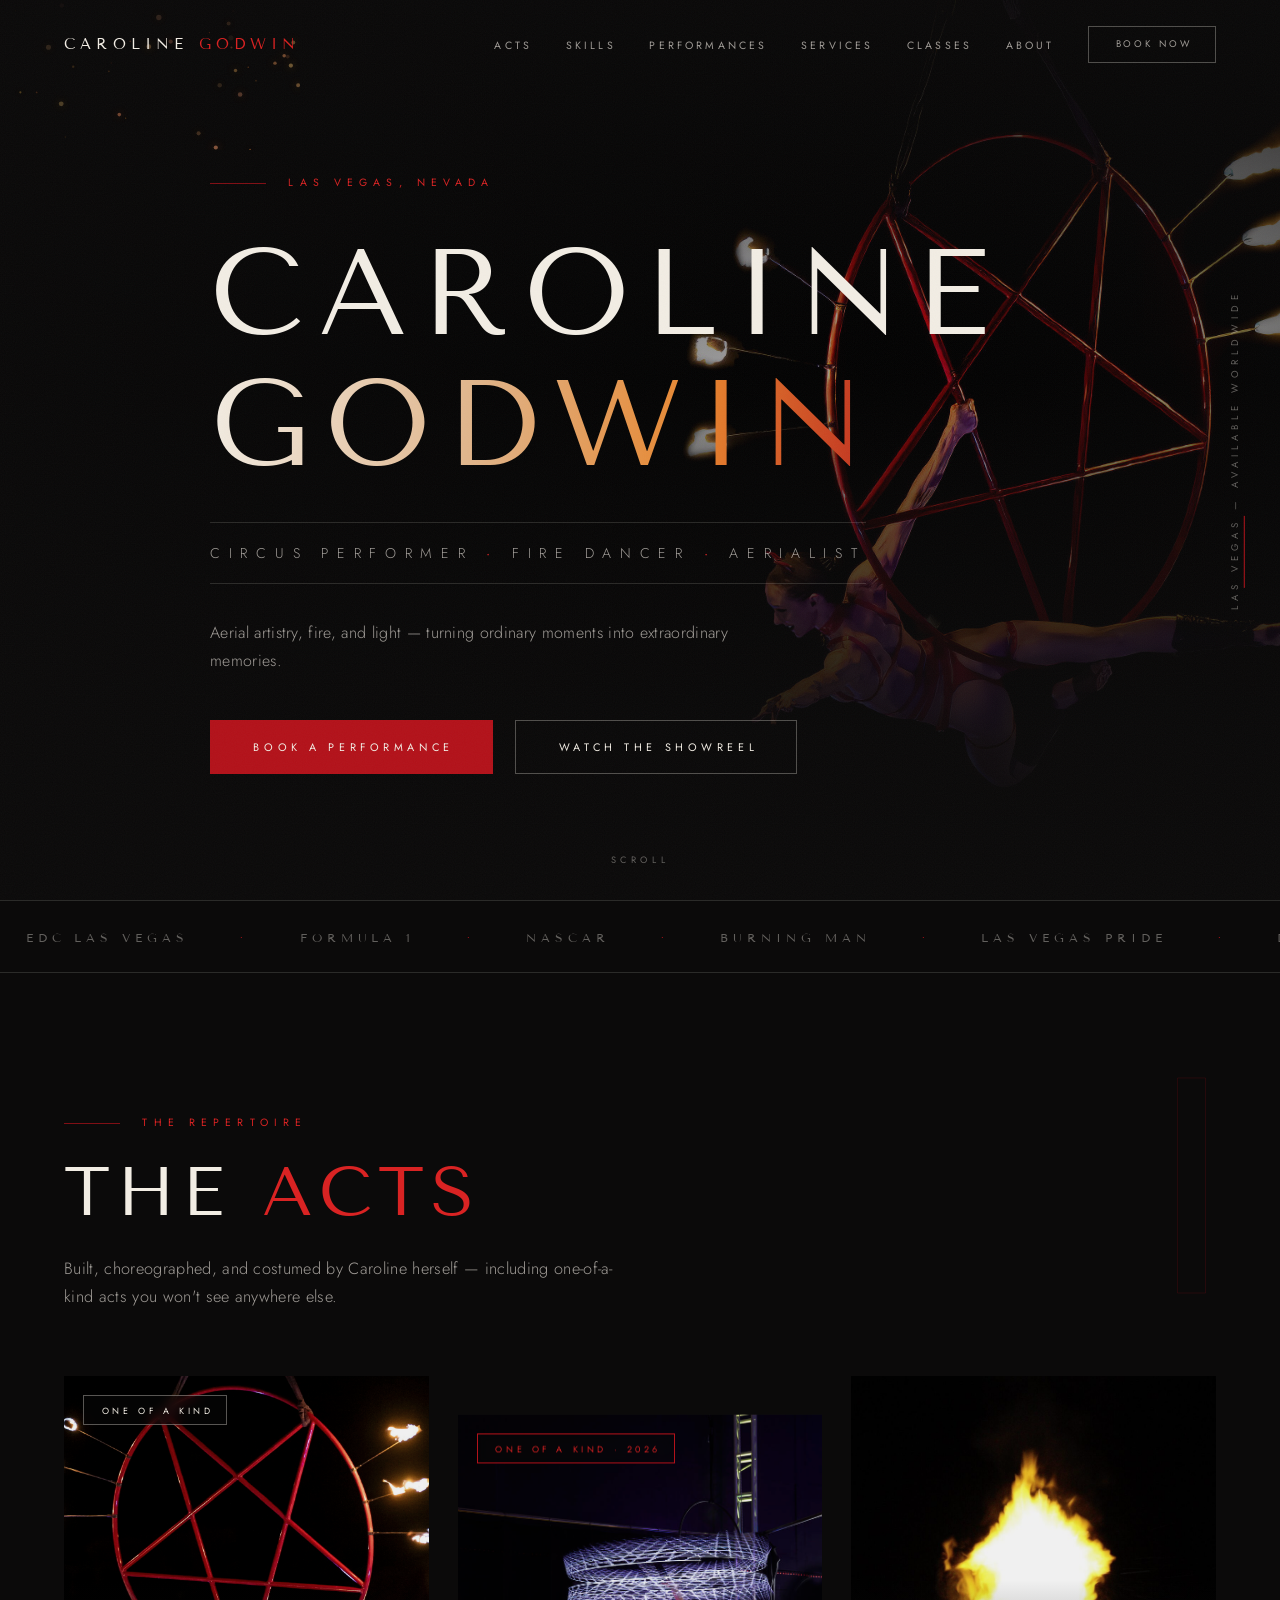
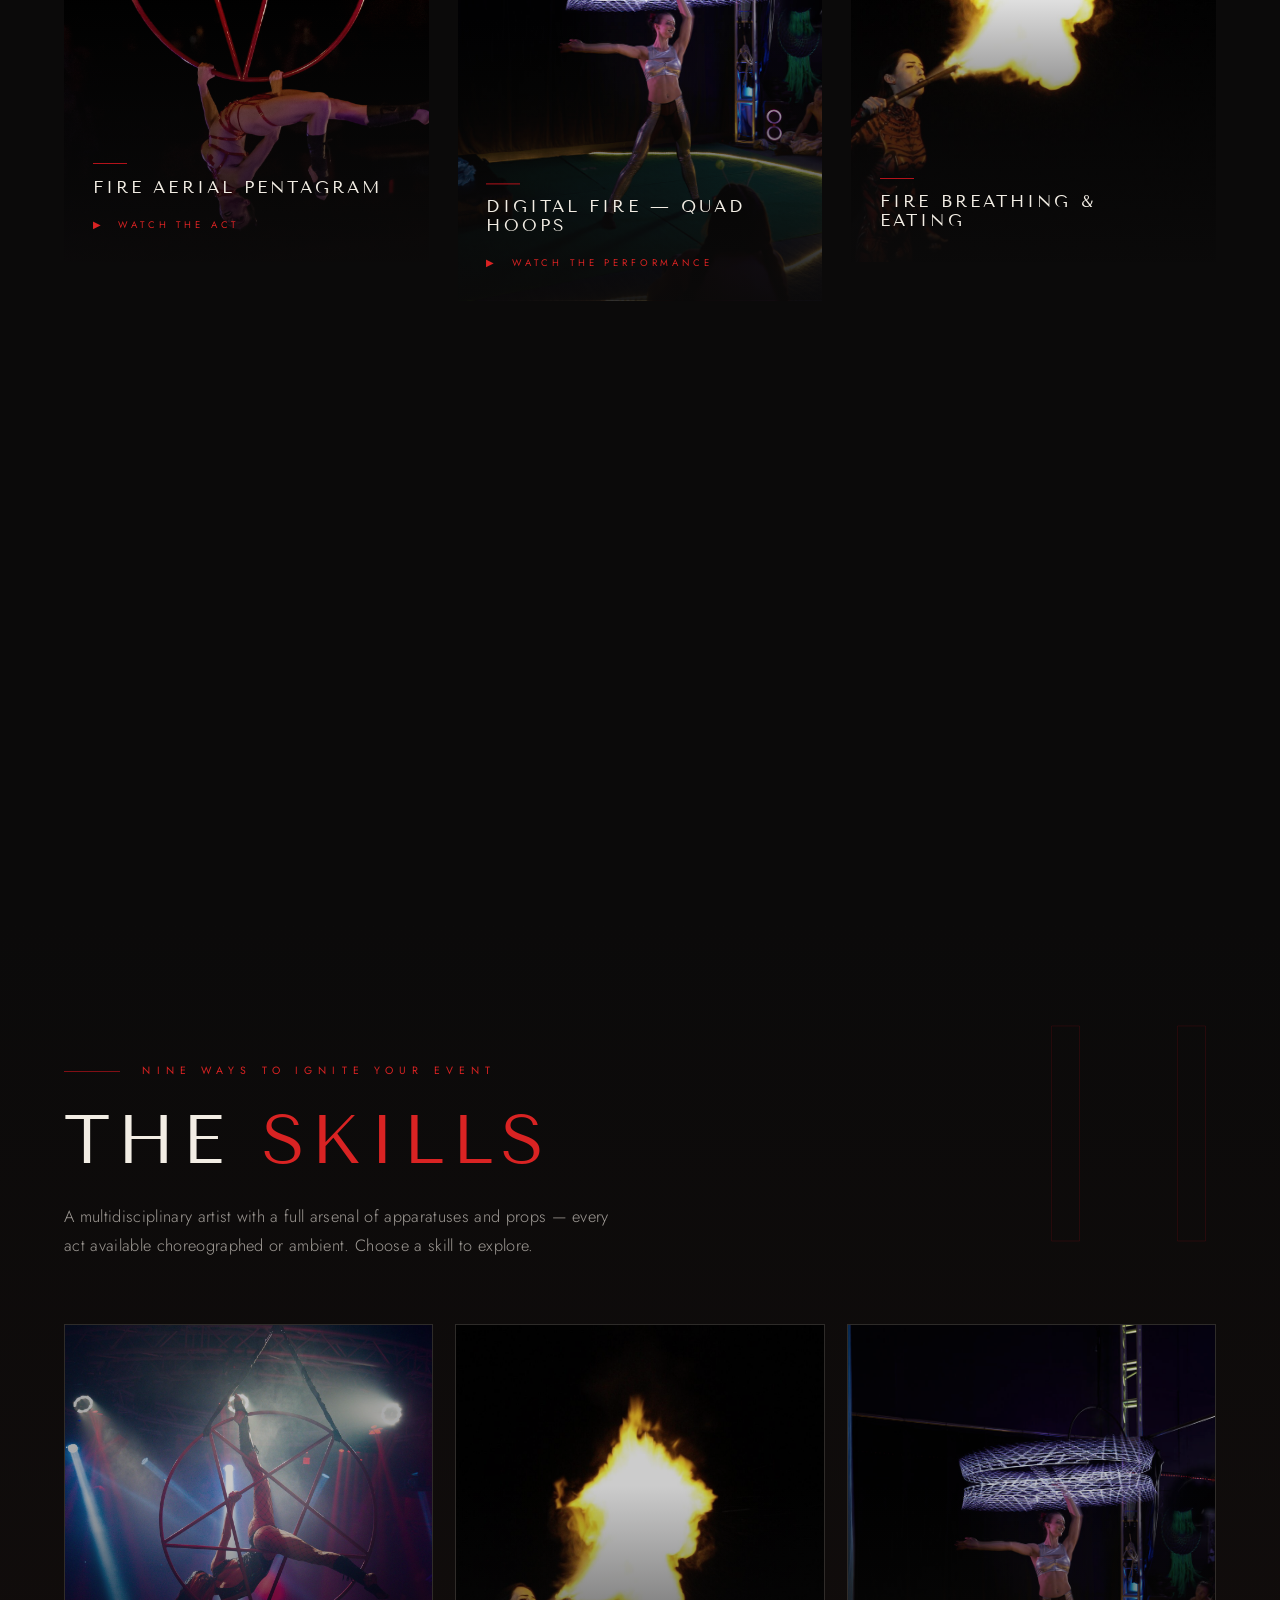
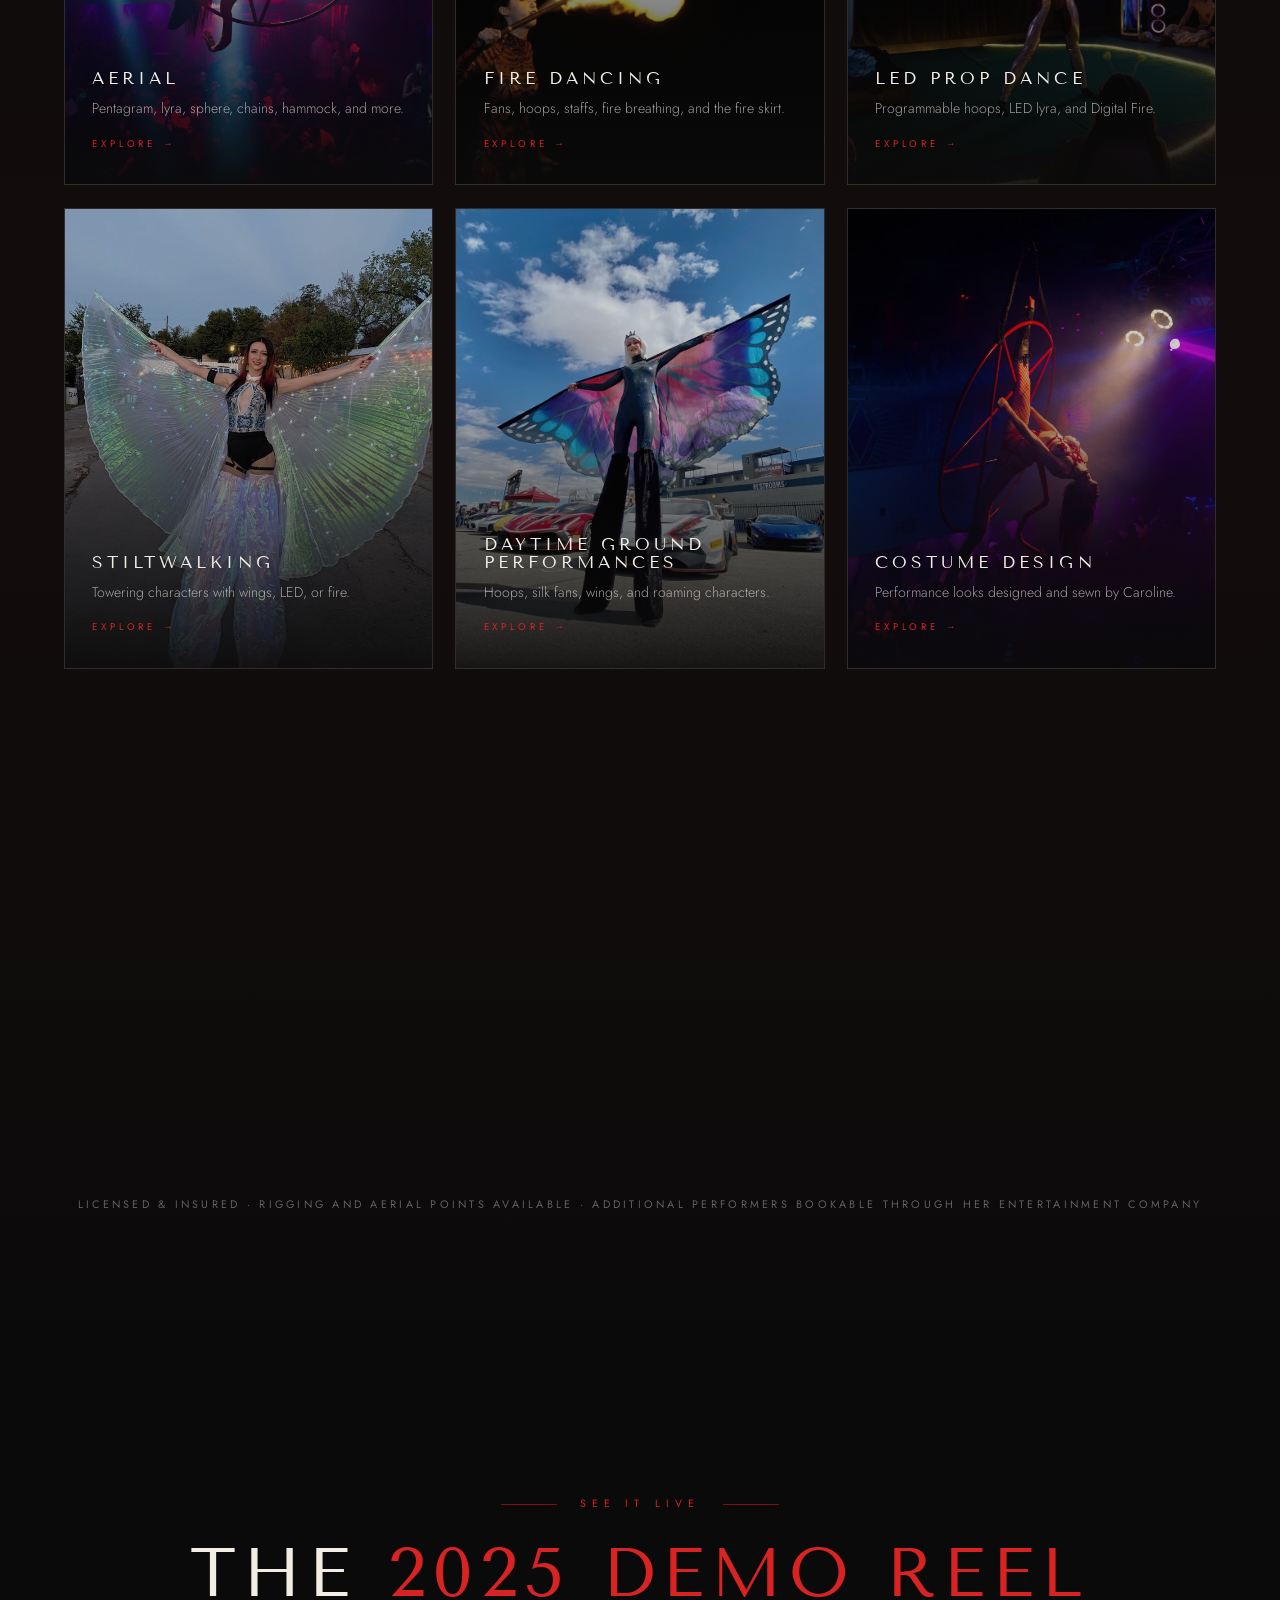
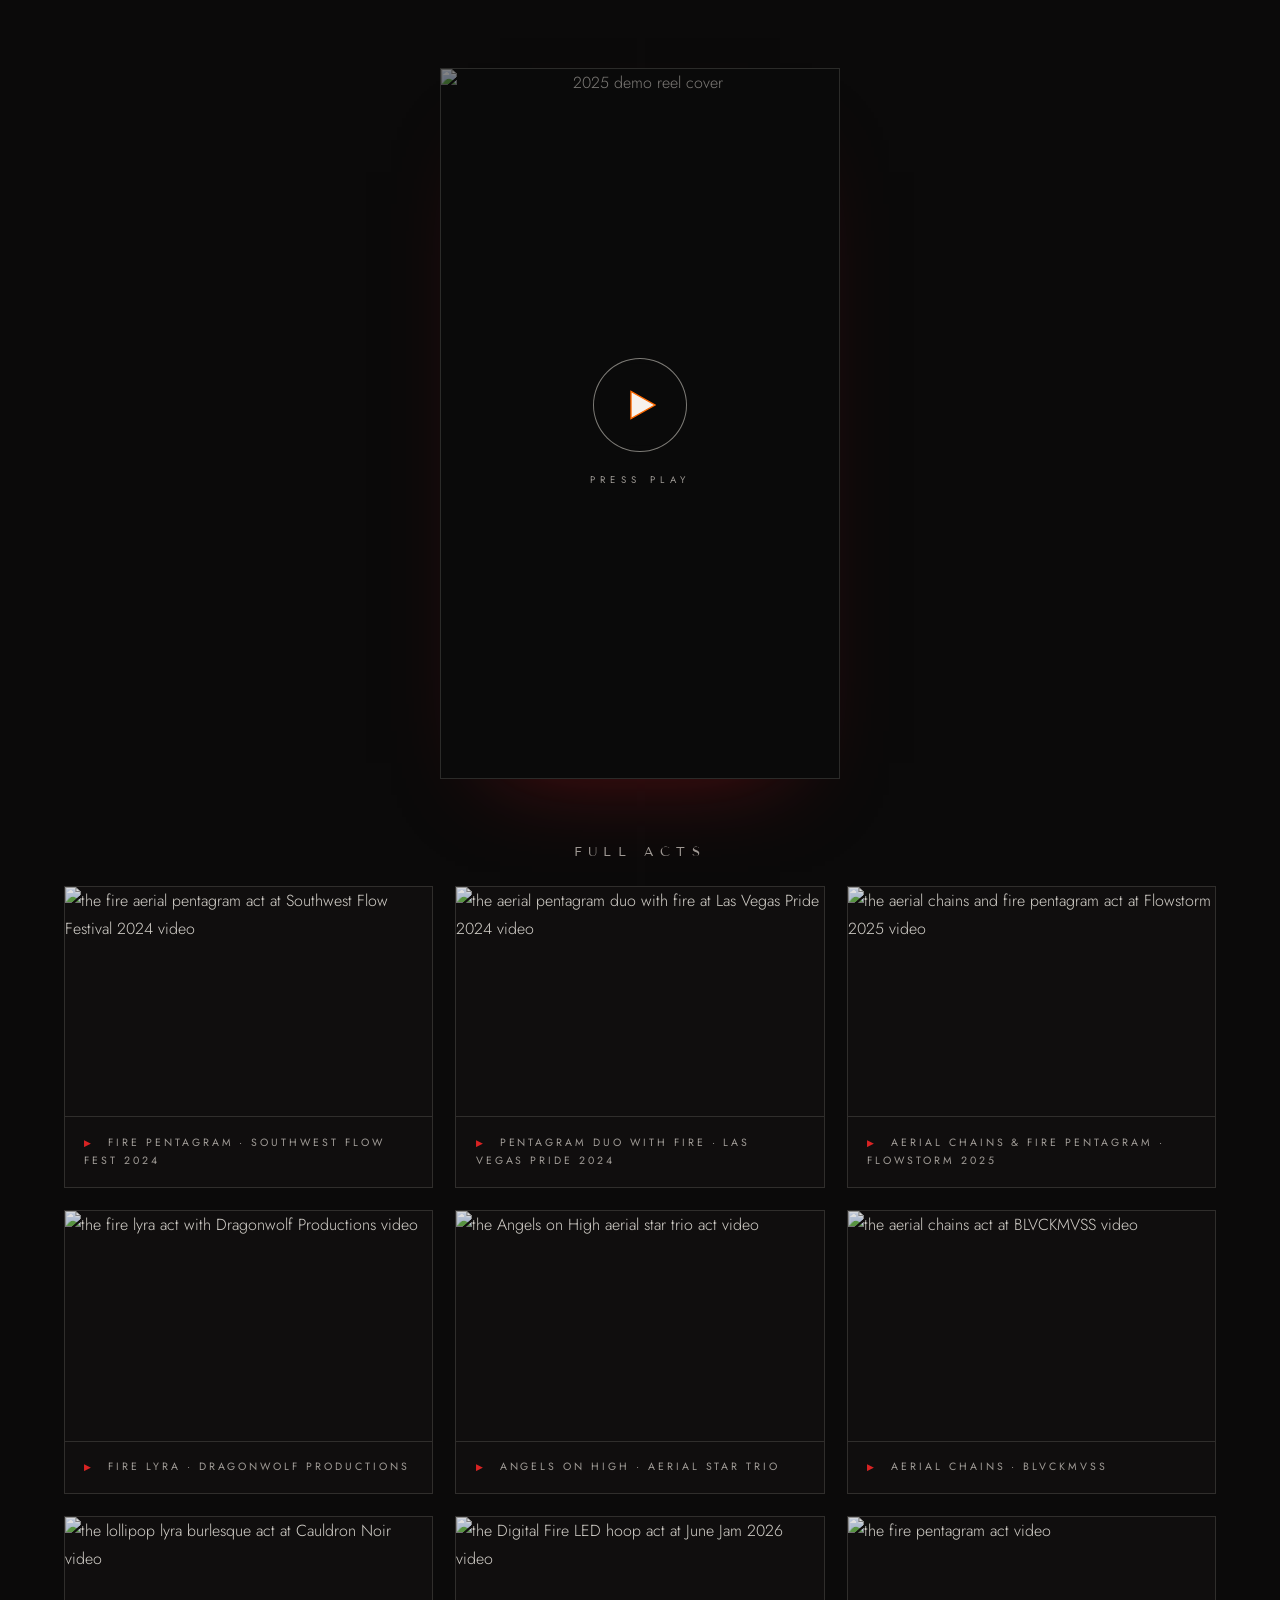
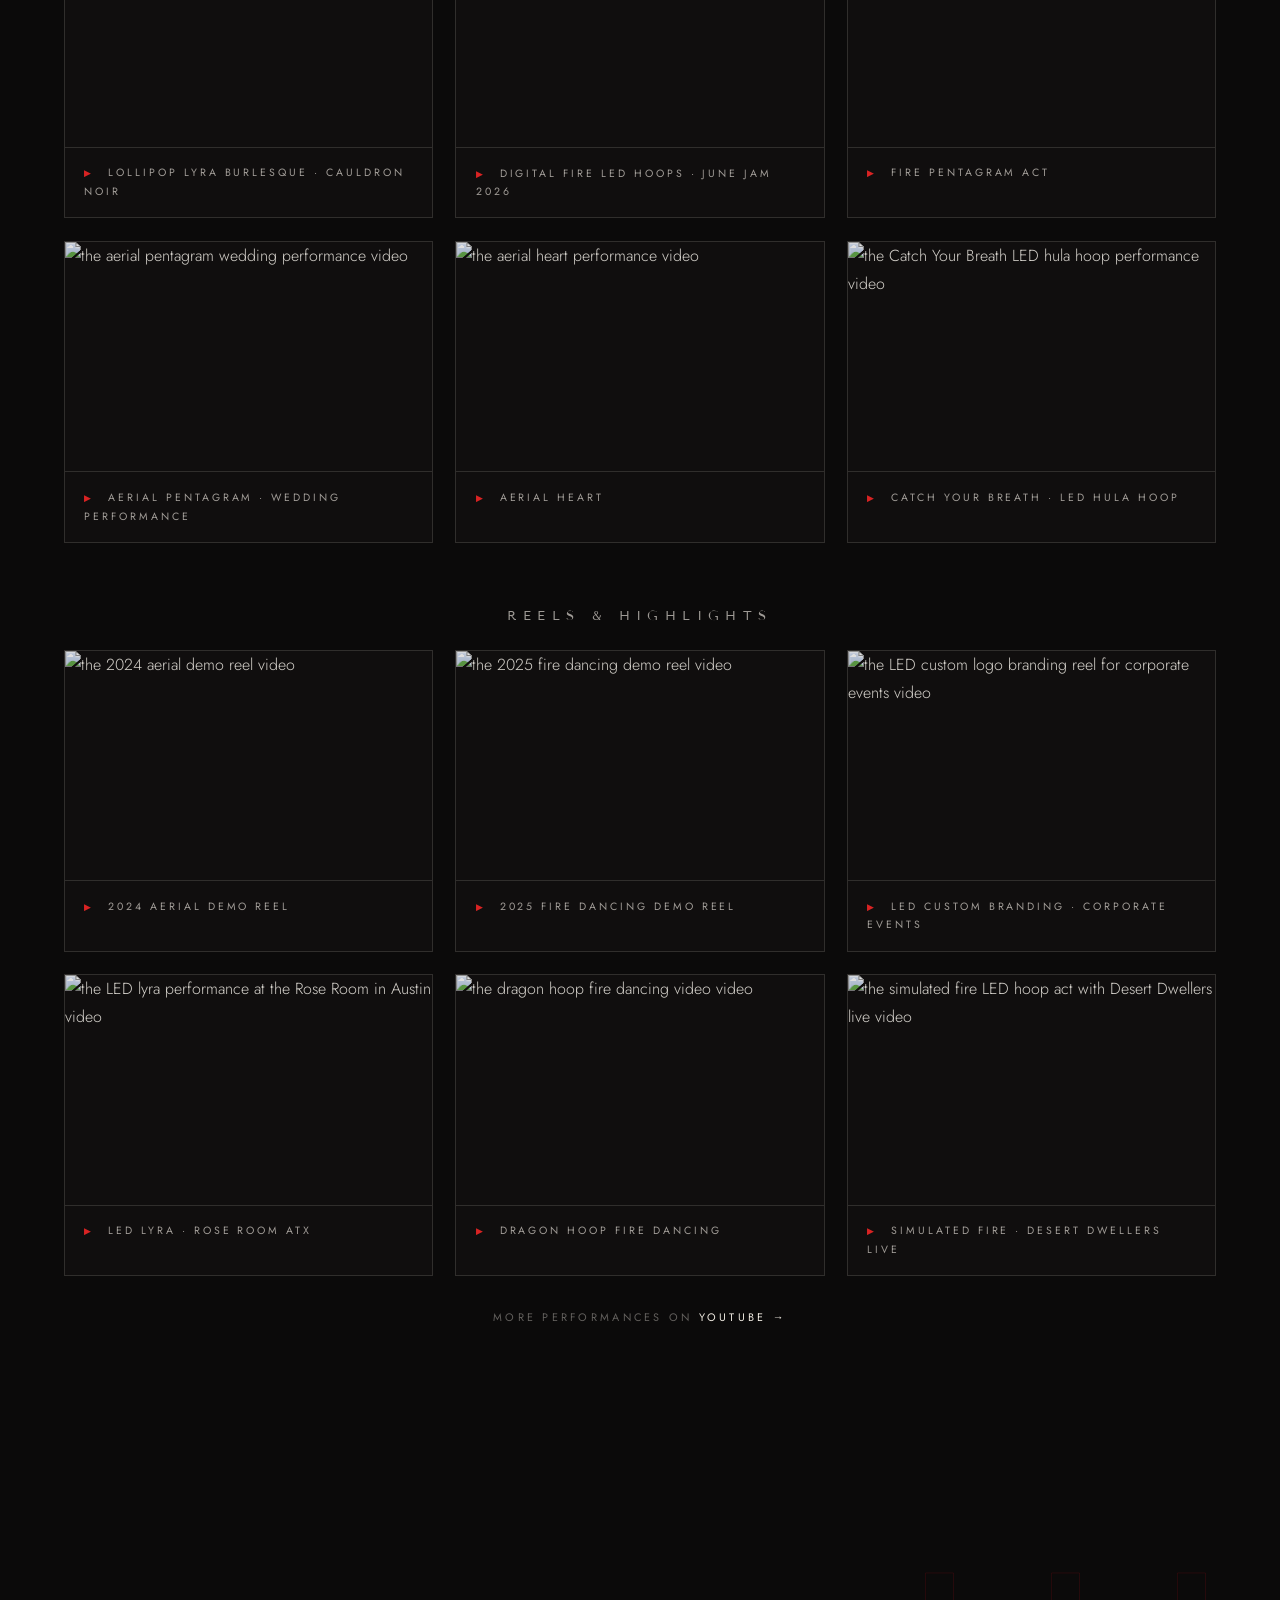
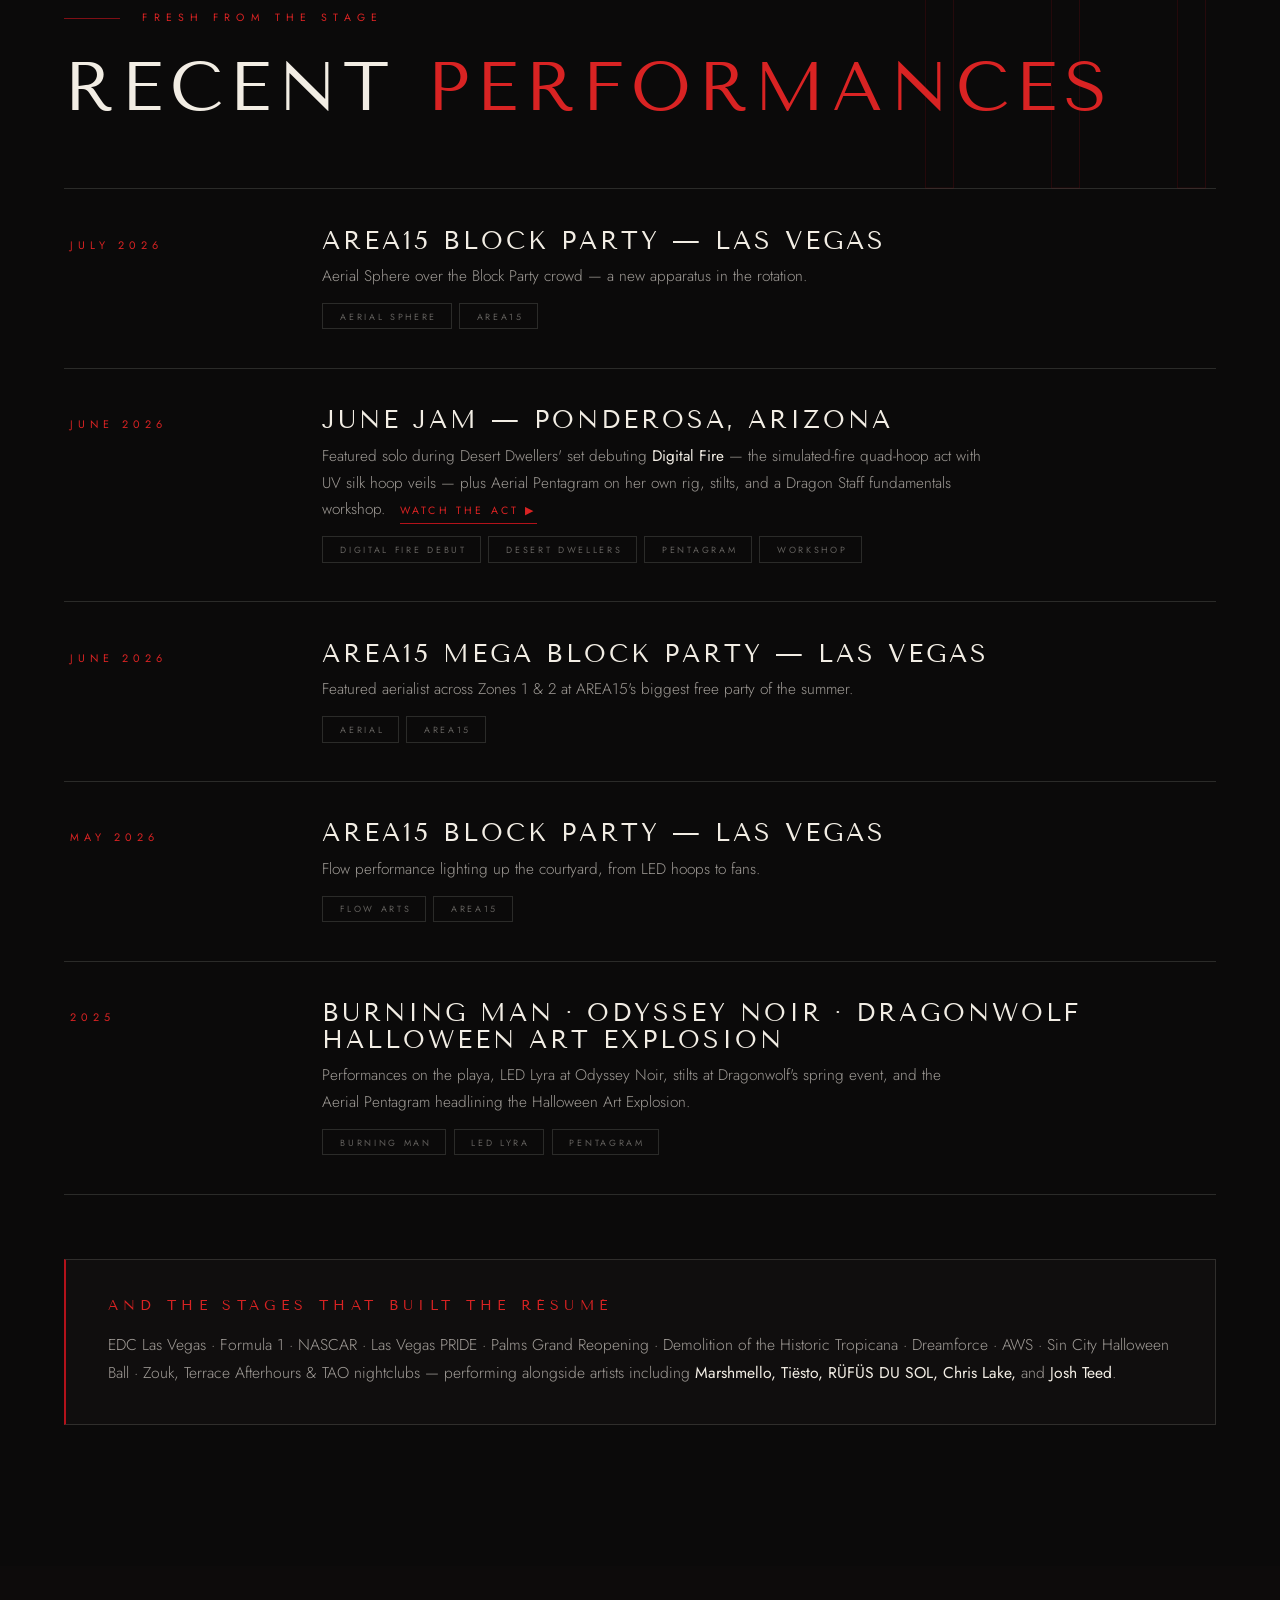
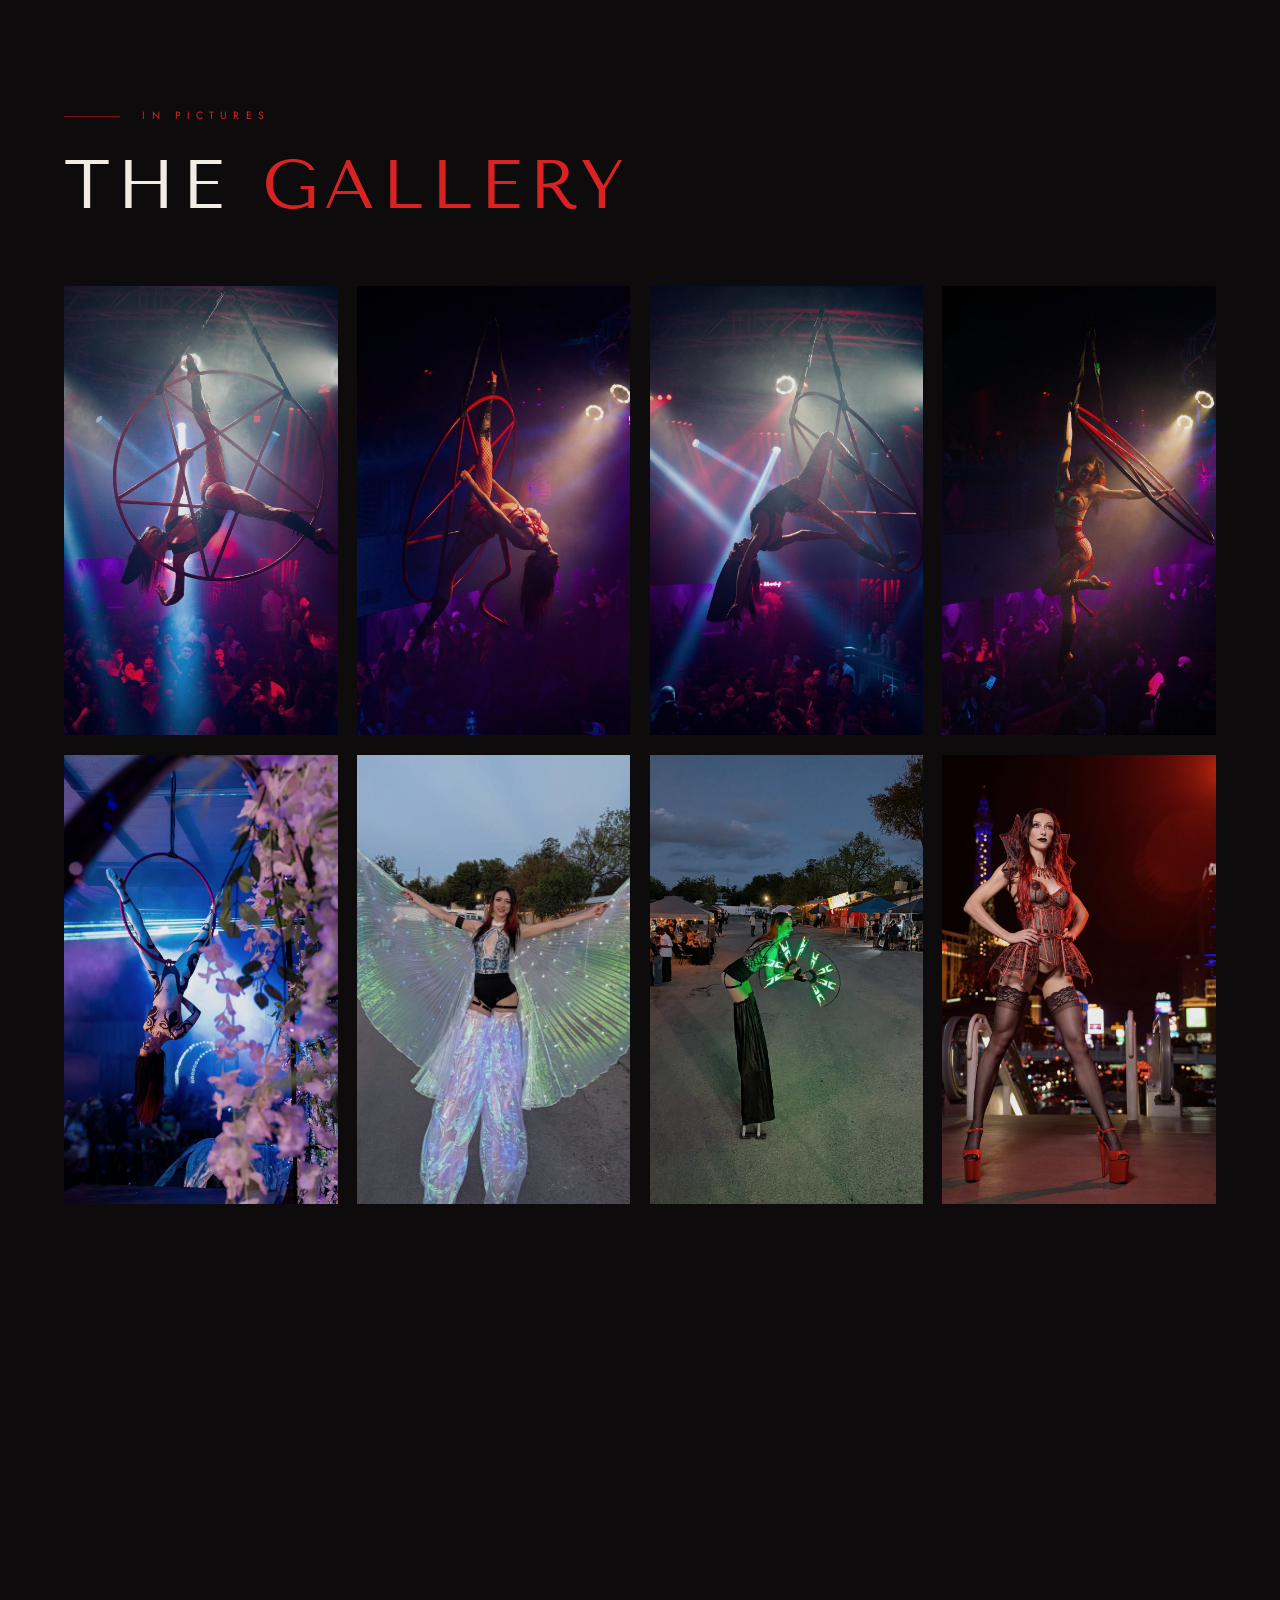
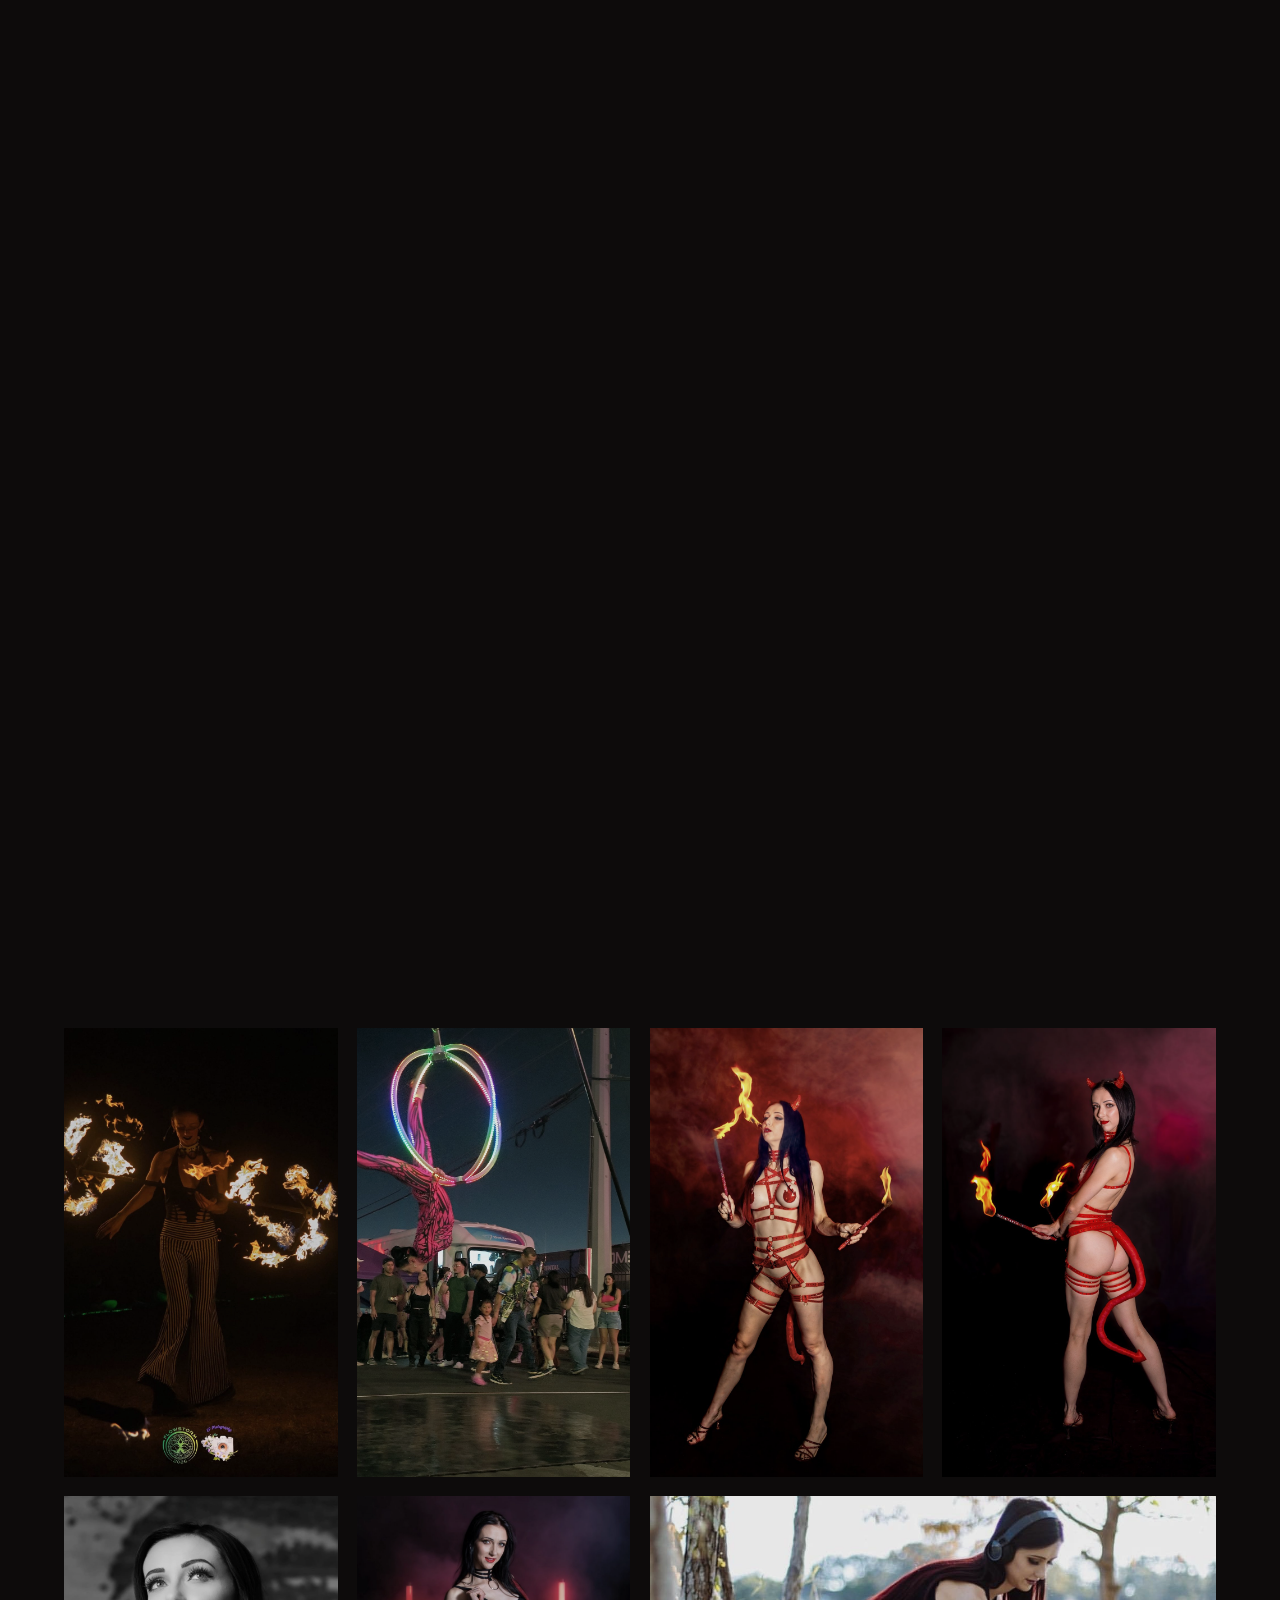
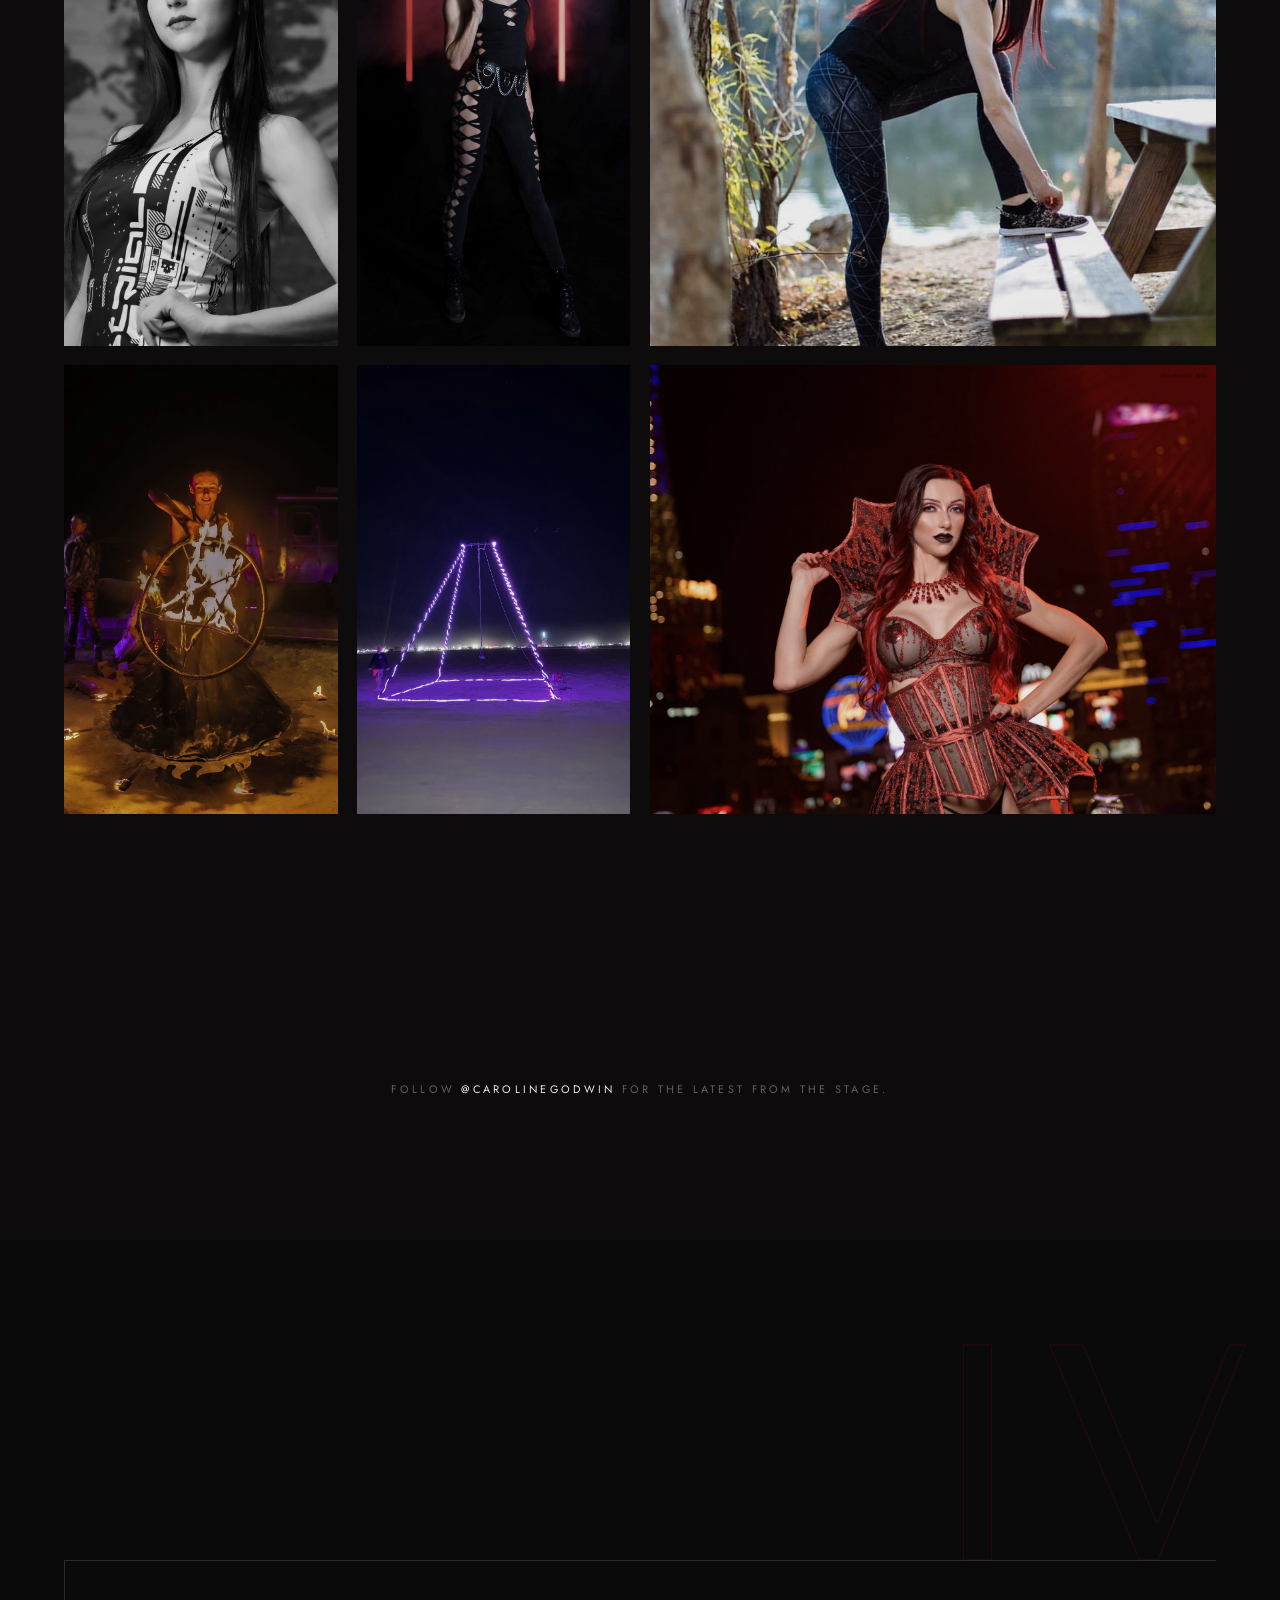
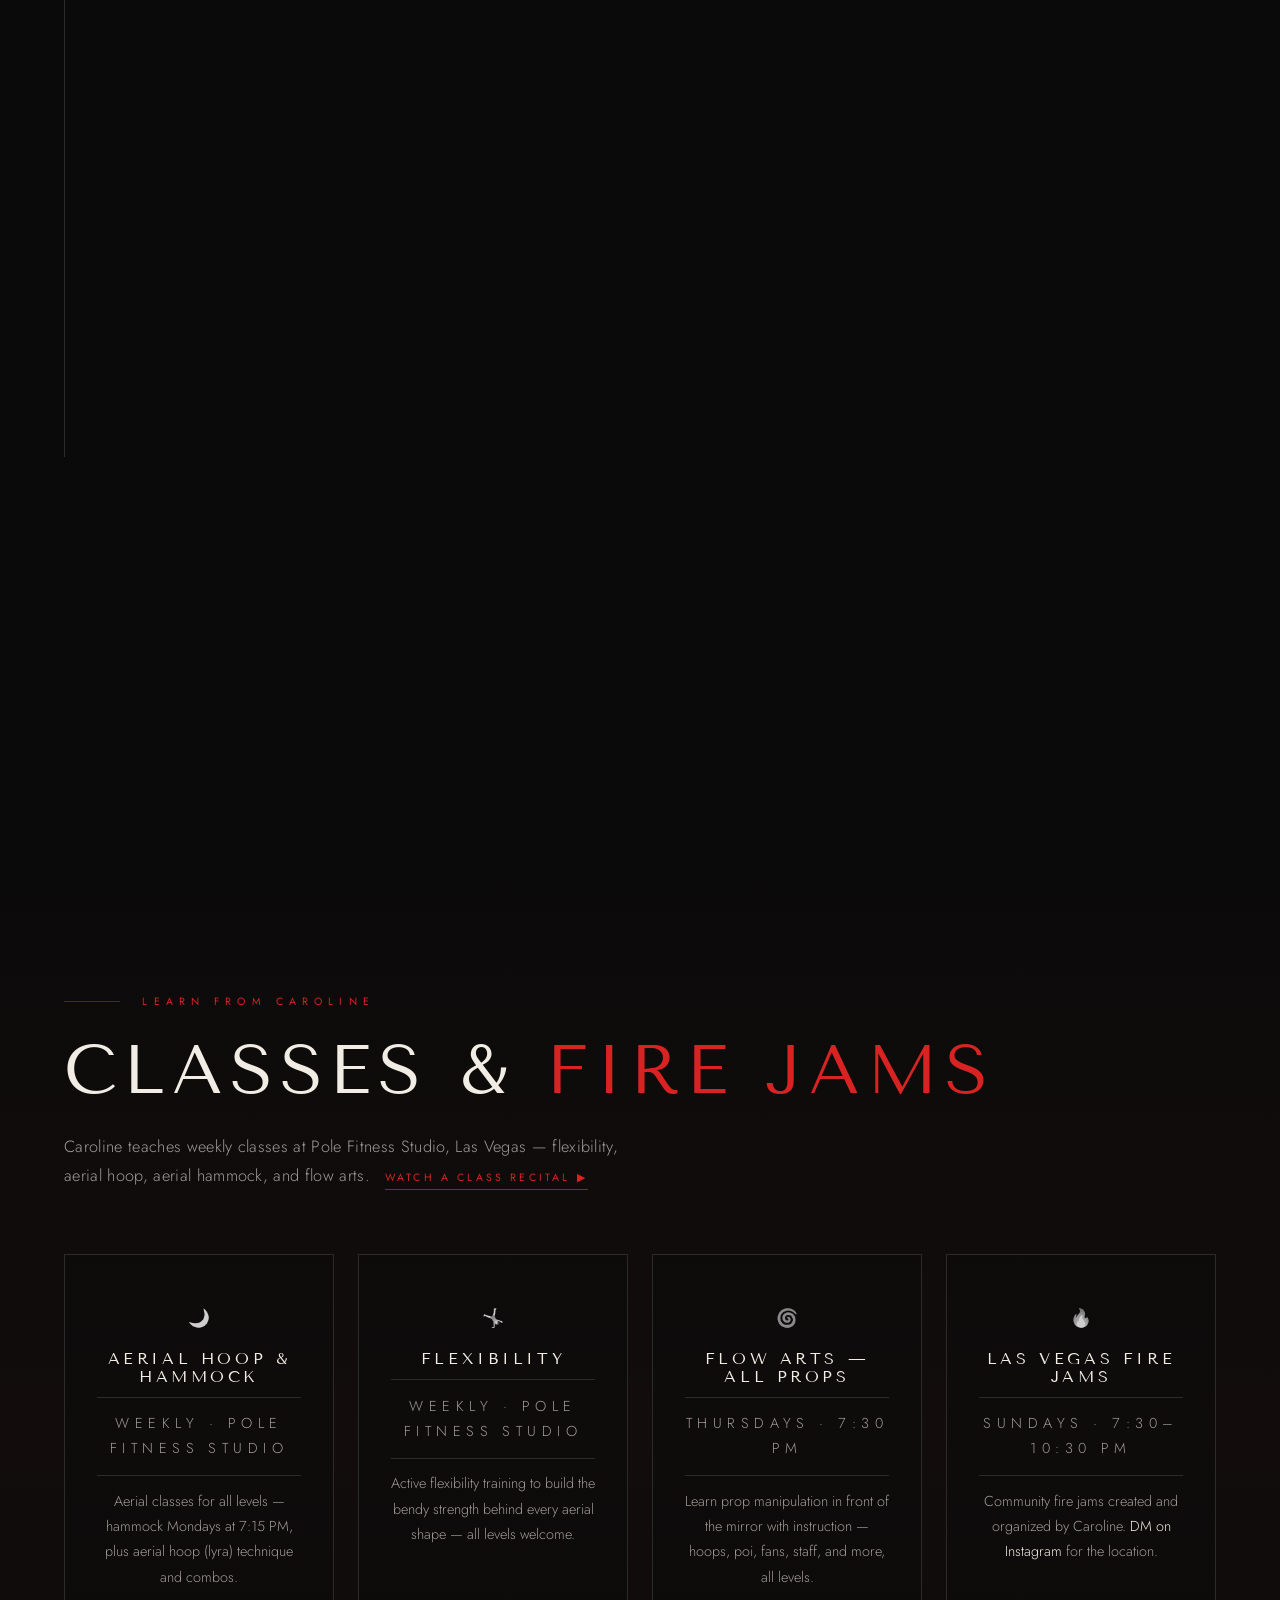
==== commit ce4d00d4: "Add a dedicated page for each skill Nine skill pages (aerial, fire dancing, LED prop dance, stiltwal" ====
--- a/index.html
+++ b/index.html
@@ -157,87 +157,83 @@
   <!-- ============ DISCIPLINES ============ -->
   <section id="skills" class="disciplines ghost" data-bg="II">
     <div class="wrap">
-      <p class="eyebrow reveal">Four Disciplines</p>
-      <h2 class="section-title reveal">Air · <span class="accent">Fire</span> · Light · Ground</h2>
+      <p class="eyebrow reveal">Nine Ways to Ignite Your Event</p>
+      <h2 class="section-title reveal">The <span class="accent">Skills</span></h2>
       <p class="lede reveal">A multidisciplinary artist with a full arsenal of apparatuses and props —
-        every act available choreographed or ambient.</p>
-      <div class="disc-grid">
-        <div class="disc reveal">
-          <span class="disc-icon">🌙</span>
-          <h3>Aerial</h3>
-          <ul>
-            <li>Pentagram (small &amp; large)</li>
-            <li>Lyra / Aerial Hoop</li>
-            <li>Aerial Sphere</li>
-            <li>Lollipop Lyra</li>
-            <li>Dance Trapeze</li>
-            <li>Hammock</li>
-            <li>Loops</li>
-            <li>Chains</li>
-            <li>Heart</li>
-            <li>Pole</li>
-            <li>Pole Hammock</li>
-          </ul>
-        </div>
-        <div class="disc reveal" data-delay="1">
-          <span class="disc-icon">🔥</span>
-          <h3>Fire</h3>
-          <ul>
-            <li>Fans (10–18 wicks)</li>
-            <li>Hoops (up to 2)</li>
-            <li>Contact Staff</li>
-            <li>Dragon Staff</li>
-            <li>Double Staff</li>
-            <li>Fire Breathing (cornstarch)</li>
-            <li>Fire Eating</li>
-            <li>Vapor Tricks</li>
-            <li>Fire Fingers</li>
-            <li>Palm Torches</li>
-            <li>Fire Skirt (one of a kind)</li>
-            <li>Rope Dart</li>
-            <li>Poi</li>
-            <li>Gyro Hoop</li>
-            <li>Headdress</li>
-            <li>Levitation Wand</li>
-            <li>Lycopodium Sword / Torch</li>
-            <li>Aerial Fire Wicks</li>
-          </ul>
-        </div>
-        <div class="disc reveal" data-delay="2">
-          <span class="disc-icon">💡</span>
-          <h3>LED</h3>
-          <ul>
-            <li>Hoops (up to 4, Pyroterra)</li>
-            <li>Dragon Staff</li>
-            <li>Contact Staff</li>
-            <li>Staff</li>
-            <li>Double Staff</li>
-            <li>Fans</li>
-            <li>Poi</li>
-            <li>Sword</li>
-            <li>Double Sword</li>
-            <li>Clubs</li>
-            <li>Mini Double Hoops</li>
-            <li>Rope Dart</li>
-            <li>Leviwand</li>
-            <li>Programmable custom patterns</li>
-          </ul>
-        </div>
-        <div class="disc reveal" data-delay="3">
-          <span class="disc-icon">🎪</span>
-          <h3>Specialty</h3>
-          <ul>
-            <li>Stiltwalking (+ flow props or fire)</li>
-            <li>Choreography &amp; act design</li>
-            <li>GoGo Dancing</li>
-            <li>Isis Wings</li>
-            <li>Silk Fans</li>
-            <li>Rhinestone Quad Hoops</li>
-            <li>Costume &amp; wardrobe creation</li>
-            <li>Talent management</li>
-            <li>Photo &amp; video content</li>
-          </ul>
-        </div>
+        every act available choreographed or ambient. Choose a skill to explore.</p>
+      <div class="skill-grid">
+        <a class="skill-card reveal" href="aerial.html">
+          <img src="assets/img/pentagram-club-split.jpg" alt="" loading="lazy" />
+          <span class="skill-card-body">
+            <h3>Aerial</h3>
+            <span class="skill-card-blurb">Pentagram, lyra, sphere, chains, hammock, and more.</span>
+            <span class="skill-card-cta">Explore →</span>
+          </span>
+        </a>
+        <a class="skill-card reveal" data-delay="1" href="fire-dancing.html">
+          <img src="assets/img/fire-breathing.jpg" alt="" loading="lazy" />
+          <span class="skill-card-body">
+            <h3>Fire Dancing</h3>
+            <span class="skill-card-blurb">Fans, hoops, staffs, fire breathing, and the fire skirt.</span>
+            <span class="skill-card-cta">Explore →</span>
+          </span>
+        </a>
+        <a class="skill-card reveal" data-delay="2" href="led-prop-dance.html">
+          <img src="assets/img/gyroscopic-hoop.jpg" alt="" loading="lazy" />
+          <span class="skill-card-body">
+            <h3>LED Prop Dance</h3>
+            <span class="skill-card-blurb">Programmable hoops, LED lyra, and Digital Fire.</span>
+            <span class="skill-card-cta">Explore →</span>
+          </span>
+        </a>
+        <a class="skill-card reveal" href="stiltwalking.html">
+          <img src="assets/img/led-wings-stilts.jpg" alt="" loading="lazy" />
+          <span class="skill-card-body">
+            <h3>Stiltwalking</h3>
+            <span class="skill-card-blurb">Towering characters with wings, LED, or fire.</span>
+            <span class="skill-card-cta">Explore →</span>
+          </span>
+        </a>
+        <a class="skill-card reveal" data-delay="1" href="daytime-performances.html">
+          <img src="assets/img/butterfly-stilts-racetrack.jpg" alt="" loading="lazy" />
+          <span class="skill-card-body">
+            <h3>Daytime Ground Performances</h3>
+            <span class="skill-card-blurb">Hoops, silk fans, wings, and roaming characters.</span>
+            <span class="skill-card-cta">Explore →</span>
+          </span>
+        </a>
+        <a class="skill-card reveal" data-delay="2" href="costume-design.html">
+          <img src="assets/img/pentagram-club-backbend.jpg" alt="" loading="lazy" />
+          <span class="skill-card-body">
+            <h3>Costume Design</h3>
+            <span class="skill-card-blurb">Performance looks designed and sewn by Caroline.</span>
+            <span class="skill-card-cta">Explore →</span>
+          </span>
+        </a>
+        <a class="skill-card reveal" href="teaching.html">
+          <img src="assets/img/teaching-aerial-hammock.jpg" alt="" loading="lazy" />
+          <span class="skill-card-body">
+            <h3>Teaching Circus &amp; Flow</h3>
+            <span class="skill-card-blurb">Weekly classes, privates, and festival workshops.</span>
+            <span class="skill-card-cta">Explore →</span>
+          </span>
+        </a>
+        <a class="skill-card reveal" data-delay="1" href="equipment-rentals.html">
+          <img src="assets/img/led-lyra-street.jpg" alt="" loading="lazy" />
+          <span class="skill-card-body">
+            <h3>Equipment Rentals</h3>
+            <span class="skill-card-blurb">Aerial rigs, stages, lyras, poles, and silks.</span>
+            <span class="skill-card-cta">Explore →</span>
+          </span>
+        </a>
+        <a class="skill-card reveal" data-delay="2" href="aerial-rigging.html">
+          <img src="assets/img/led-aerial-rig.jpg" alt="" loading="lazy" />
+          <span class="skill-card-body">
+            <h3>Aerial Rigging</h3>
+            <span class="skill-card-blurb">Free-standing rigs and aerial points for any venue.</span>
+            <span class="skill-card-cta">Explore →</span>
+          </span>
+        </a>
       </div>
       <p class="disc-note">Licensed &amp; insured · rigging and aerial points available ·
         additional performers bookable through her entertainment company</p>
--- a/assets/styles.css
+++ b/assets/styles.css
@@ -1005,3 +1005,130 @@
   *, *::before, *::after { animation-duration: .01ms !important; transition-duration: .01ms !important; }
   html { scroll-behavior: auto; }
 }
+
+/* ---------- skill cards (home) ---------- */
+.skill-grid { display: grid; grid-template-columns: repeat(3, 1fr); gap: 1.4rem; margin-top: 4rem; }
+.skill-card {
+  position: relative;
+  display: block;
+  aspect-ratio: 4 / 5;
+  overflow: hidden;
+  border: 1px solid var(--hairline);
+  color: var(--ivory);
+  isolation: isolate;
+}
+.skill-card img {
+  position: absolute; inset: 0; z-index: -2;
+  width: 100%; height: 100%;
+  object-fit: cover;
+  filter: saturate(.8) brightness(.8);
+  transition: transform 1.6s cubic-bezier(.16,.68,.3,1), filter 1s;
+}
+.skill-card::after {
+  content: "";
+  position: absolute; inset: 0; z-index: -1;
+  background: linear-gradient(180deg, rgba(11,10,10,0) 35%, rgba(11,10,10,.92) 100%);
+}
+.skill-card:hover { color: var(--ivory); border-color: rgba(179,18,26,.6); }
+.skill-card:hover img { transform: scale(1.06); filter: saturate(1) brightness(.95); }
+.skill-card-body { position: absolute; left: 0; right: 0; bottom: 0; padding: 1.8rem 1.7rem; display: block; }
+.skill-card h3 {
+  font-size: 1.05rem;
+  letter-spacing: .24em;
+  text-transform: uppercase;
+  margin-bottom: .6rem;
+}
+.skill-card-blurb { display: block; color: var(--mist); font-size: .88rem; line-height: 1.55; }
+.skill-card-cta {
+  display: inline-block;
+  margin-top: 1rem;
+  font-size: .6rem; font-weight: 400;
+  letter-spacing: .4em; text-transform: uppercase;
+  color: var(--scarlet);
+}
+
+/* ---------- skill pages ---------- */
+.page-hero {
+  min-height: 78svh;
+  display: flex;
+  align-items: flex-end;
+  padding: 9rem 0 5rem;
+  position: relative;
+  isolation: isolate;
+  overflow: hidden;
+}
+.page-hero-bg {
+  position: absolute; inset: 0; z-index: -2;
+  background-size: cover;
+  background-repeat: no-repeat;
+  filter: saturate(.88) brightness(.8);
+}
+.page-hero::before {
+  content: "";
+  position: absolute; inset: 0; z-index: -1;
+  background:
+    linear-gradient(90deg, rgba(11,10,10,.92) 0%, rgba(11,10,10,.55) 55%, rgba(11,10,10,.25) 100%),
+    linear-gradient(180deg, rgba(11,10,10,.6) 0%, rgba(11,10,10,0) 35%, rgba(11,10,10,.98) 100%);
+}
+.page-hero-content { max-width: 1200px; }
+.page-hero .eyebrow { margin-bottom: 1.6rem; }
+.page-hero h1 {
+  font-size: clamp(2.6rem, 7vw, 5.6rem);
+  letter-spacing: .1em;
+  text-transform: uppercase;
+  margin-bottom: 1.6rem;
+  max-width: 900px;
+}
+.page-hero h1 .accent { color: var(--scarlet); }
+.crumb {
+  display: inline-block;
+  margin-bottom: 2.2rem;
+  font-size: .6rem; font-weight: 400;
+  letter-spacing: .4em; text-transform: uppercase;
+  color: var(--mist);
+}
+.skill-overview { padding-top: clamp(3.5rem, 7vw, 6rem); }
+.skill-split { display: grid; grid-template-columns: 1.4fr 1fr; gap: clamp(2rem, 6vw, 5rem); align-items: start; }
+.skill-copy p { color: var(--mist); font-size: 1.02rem; margin-bottom: 1.4rem; }
+.skill-copy b { color: var(--ivory); font-weight: 400; }
+.skill-list { border: 1px solid var(--hairline); }
+.skill-photos, .skill-videos { padding-top: 0; }
+.skill-videos .video-grid { margin-top: 2rem; }
+.page-gallery { display: grid; grid-template-columns: repeat(3, 1fr); gap: 1.2rem; margin-top: 2rem; }
+.page-gallery .gal-item { aspect-ratio: 4 / 5; }
+.more-skills { border-top: 1px solid var(--hairline); padding: 3.2rem 0 3.6rem; }
+.more-skill-row { display: flex; flex-wrap: wrap; gap: .7rem; margin-top: 1.6rem; }
+.more-skill {
+  font-size: .62rem; font-weight: 400;
+  letter-spacing: .3em; text-transform: uppercase;
+  color: var(--mist);
+  border: 1px solid var(--hairline);
+  padding: .75rem 1.2rem .7rem 1.4rem;
+  transition: border-color .4s, color .4s;
+}
+.more-skill:hover { border-color: var(--crimson); color: var(--ivory); }
+
+@media (max-width: 1020px) {
+  .skill-grid { grid-template-columns: repeat(2, 1fr); }
+  .skill-split { grid-template-columns: 1fr; }
+}
+@media (max-width: 780px) {
+  .page-gallery { grid-template-columns: repeat(2, 1fr); }
+  .page-gallery .gal-item:first-child:nth-last-child(odd) { grid-column: span 2; aspect-ratio: 8 / 5; }
+}
+@media (max-width: 560px) {
+  .skill-grid { grid-template-columns: 1fr; }
+  .skill-card { aspect-ratio: 5 / 4; }
+}
+@media (max-width: 1020px) and (min-width: 561px) {
+  .skill-card:last-child:nth-child(odd) { grid-column: span 2; aspect-ratio: 8 / 5; }
+}
+.page-hero h1, .skill-contact .contact-title { overflow-wrap: break-word; hyphens: auto; }
+.skill-contact .contact-title { font-size: clamp(2rem, 5.6vw, 4.4rem); }
+@media (max-width: 560px) {
+  .page-hero h1 { font-size: clamp(1.7rem, 8.4vw, 2.6rem); letter-spacing: .06em; }
+  .skill-contact .contact-title { font-size: clamp(1.6rem, 7.8vw, 2.4rem); letter-spacing: .06em; }
+}
+@media (max-width: 440px) {
+  .section-title { font-size: clamp(1.7rem, 8.6vw, 2.4rem); letter-spacing: .06em; }
+}
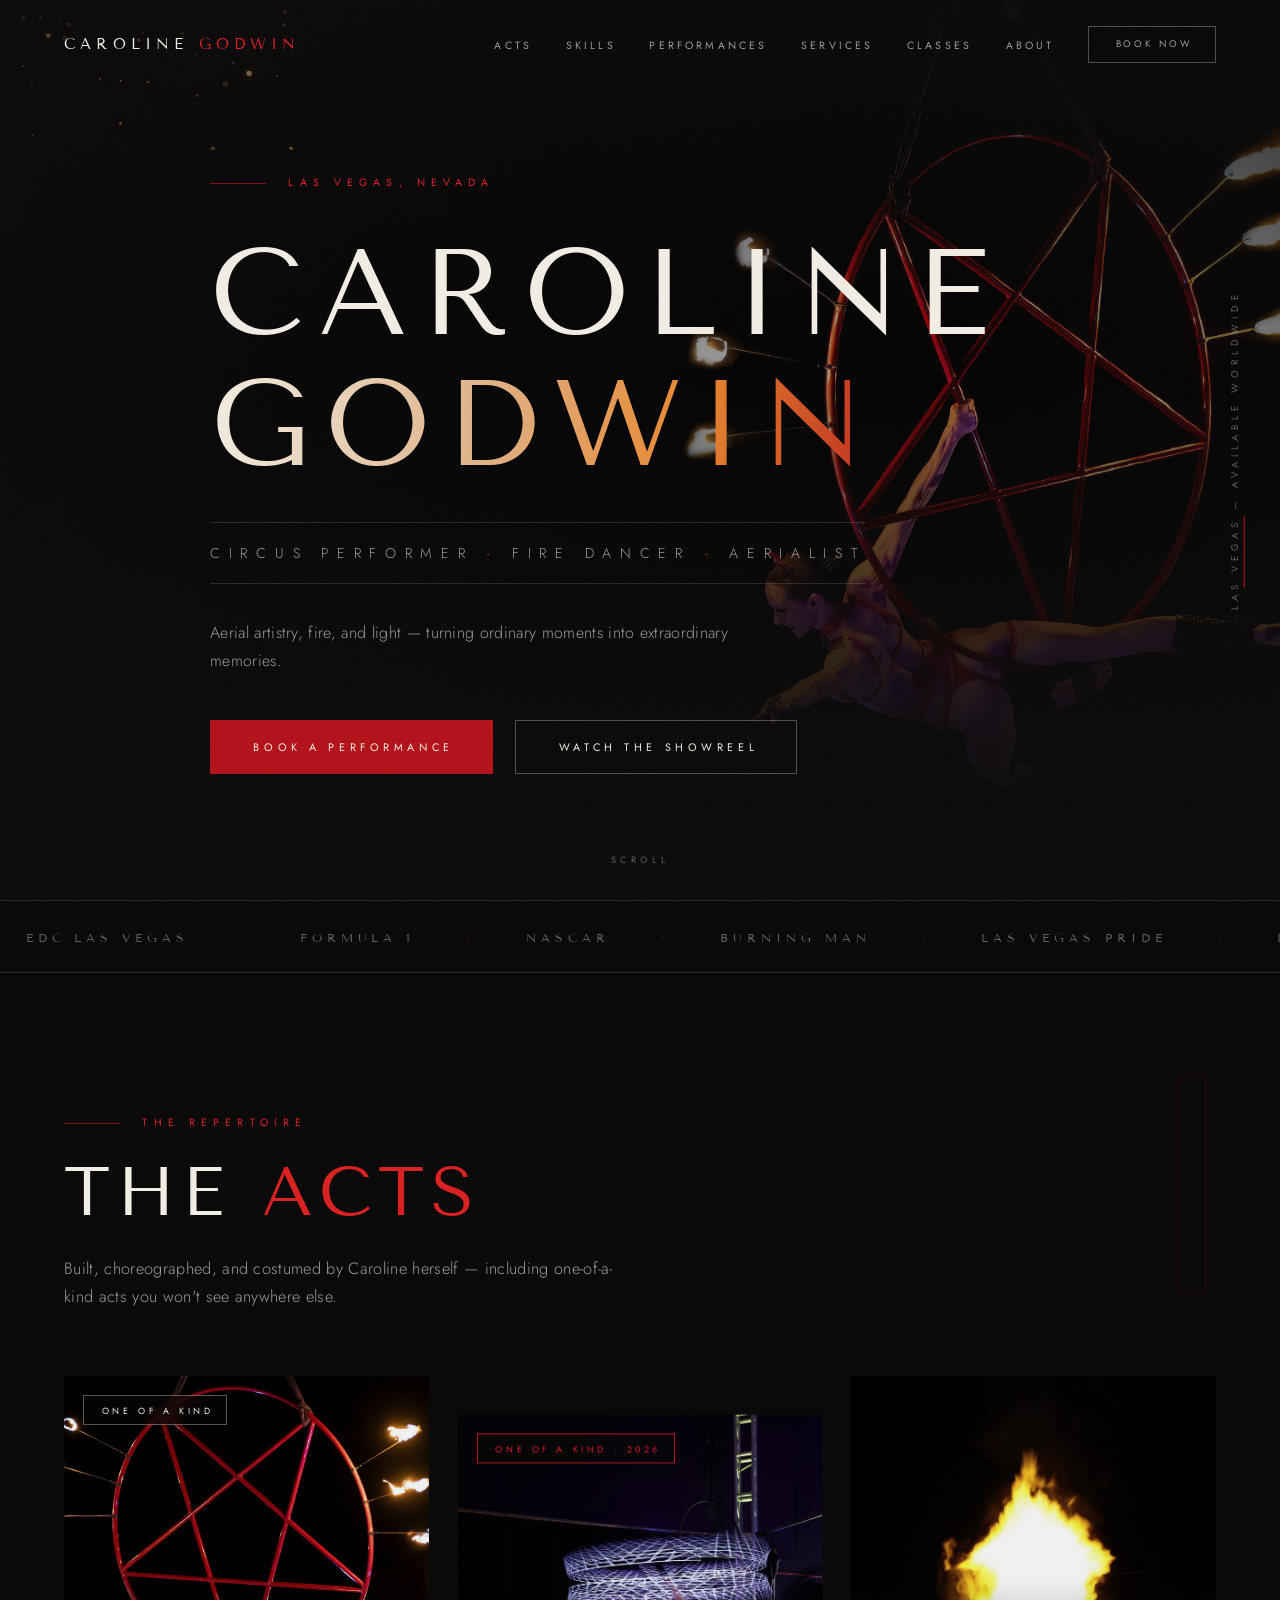
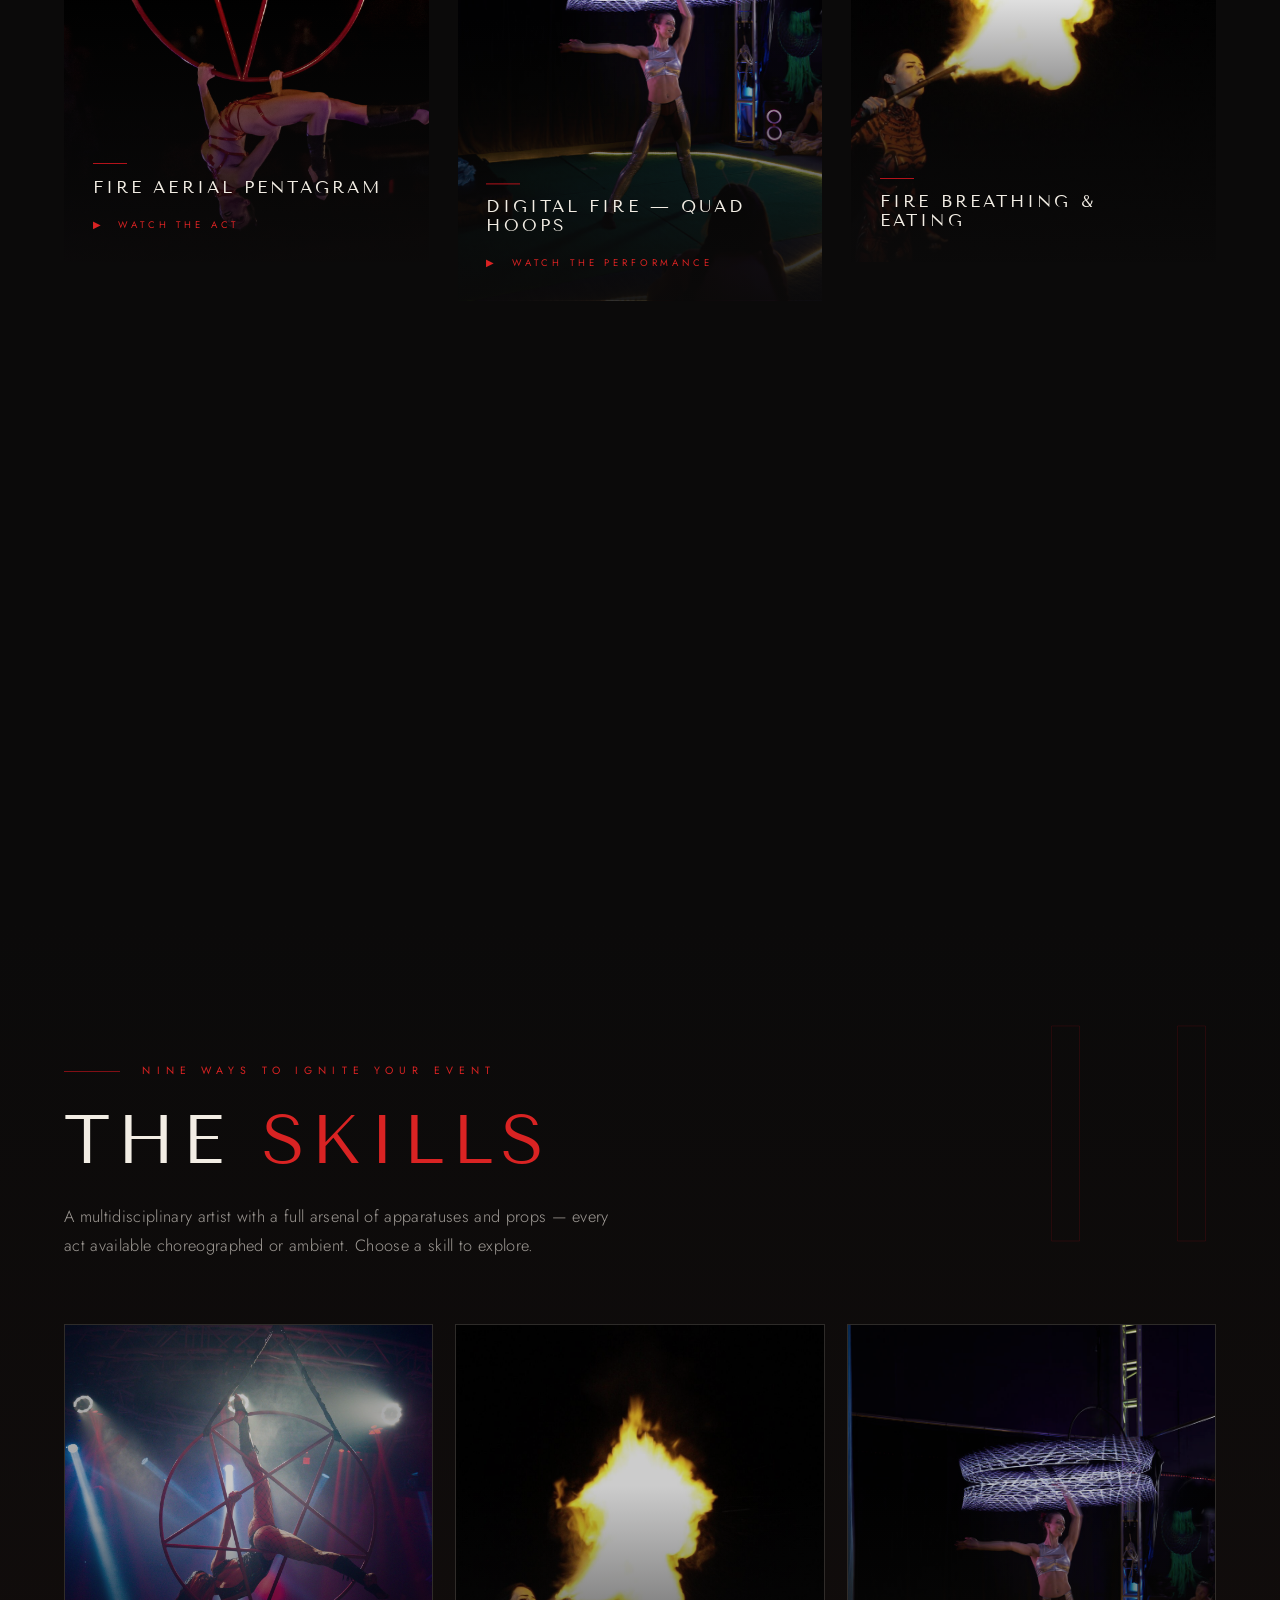
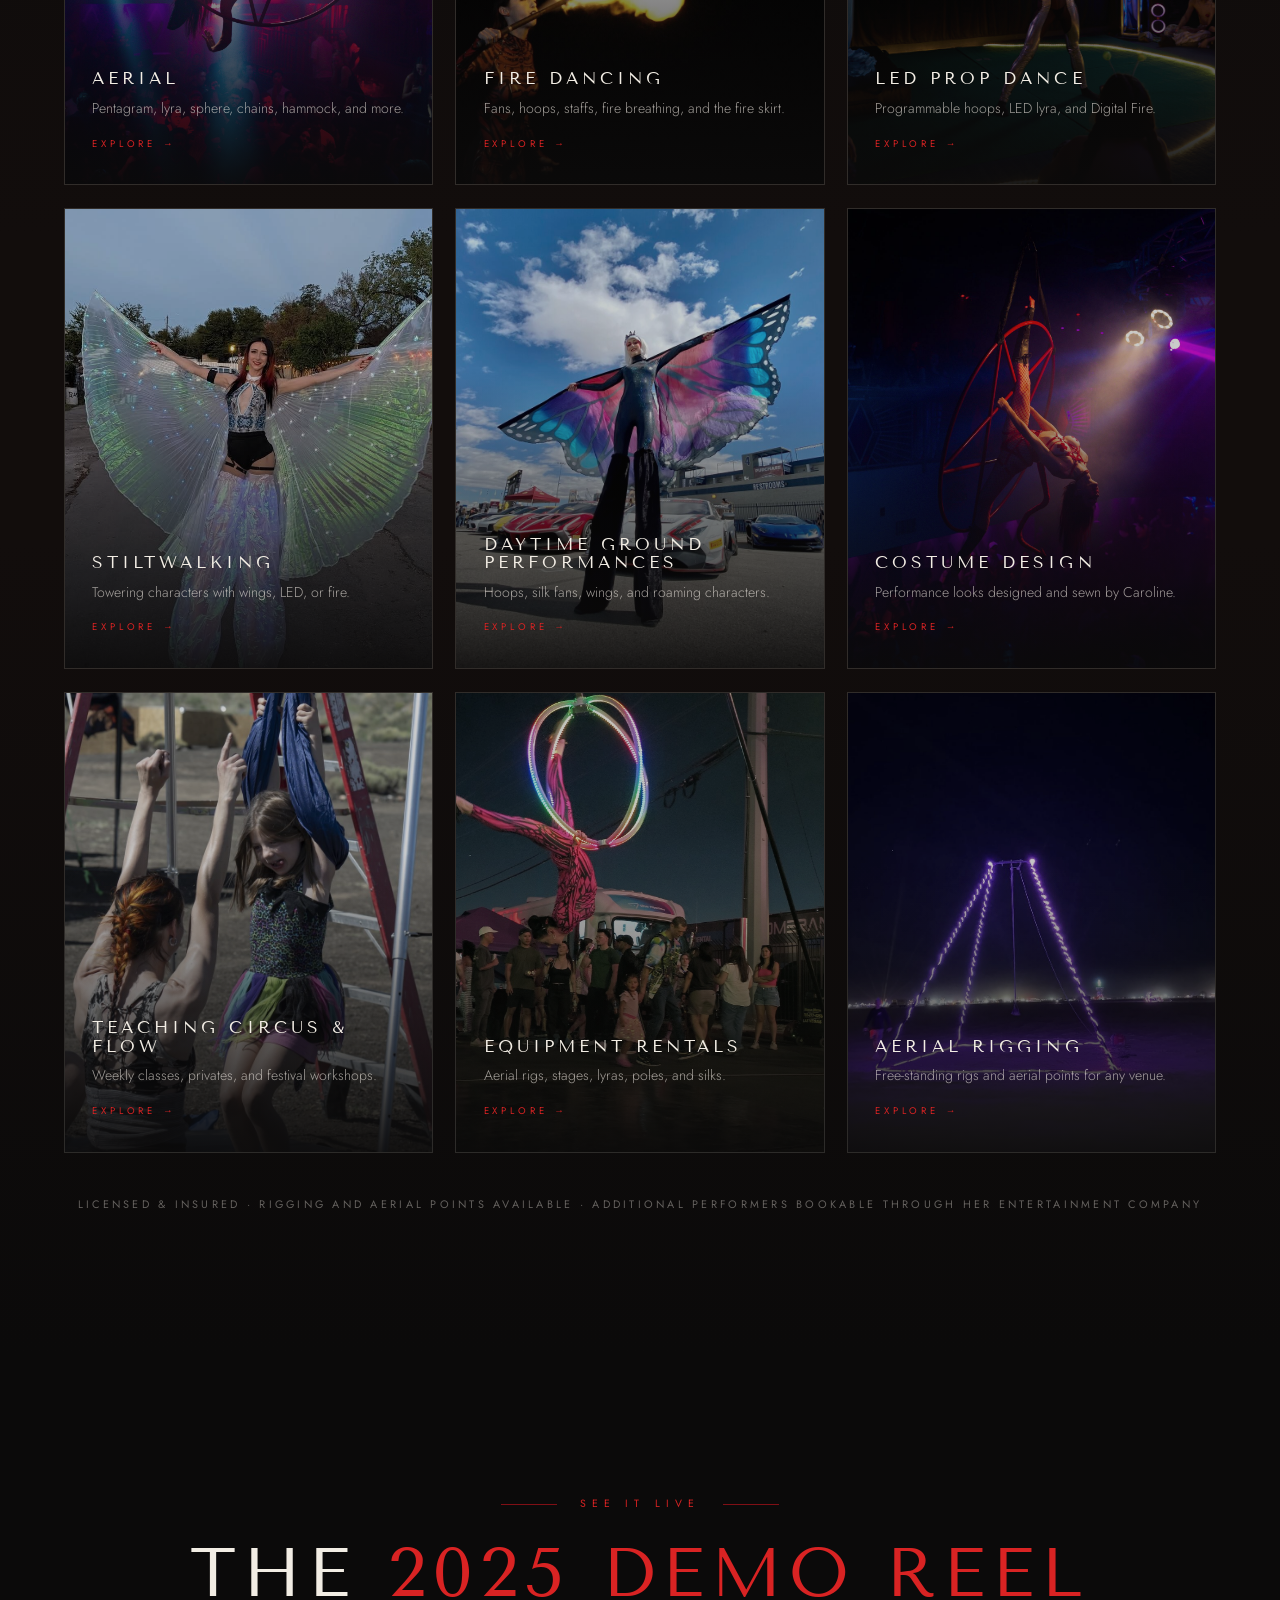
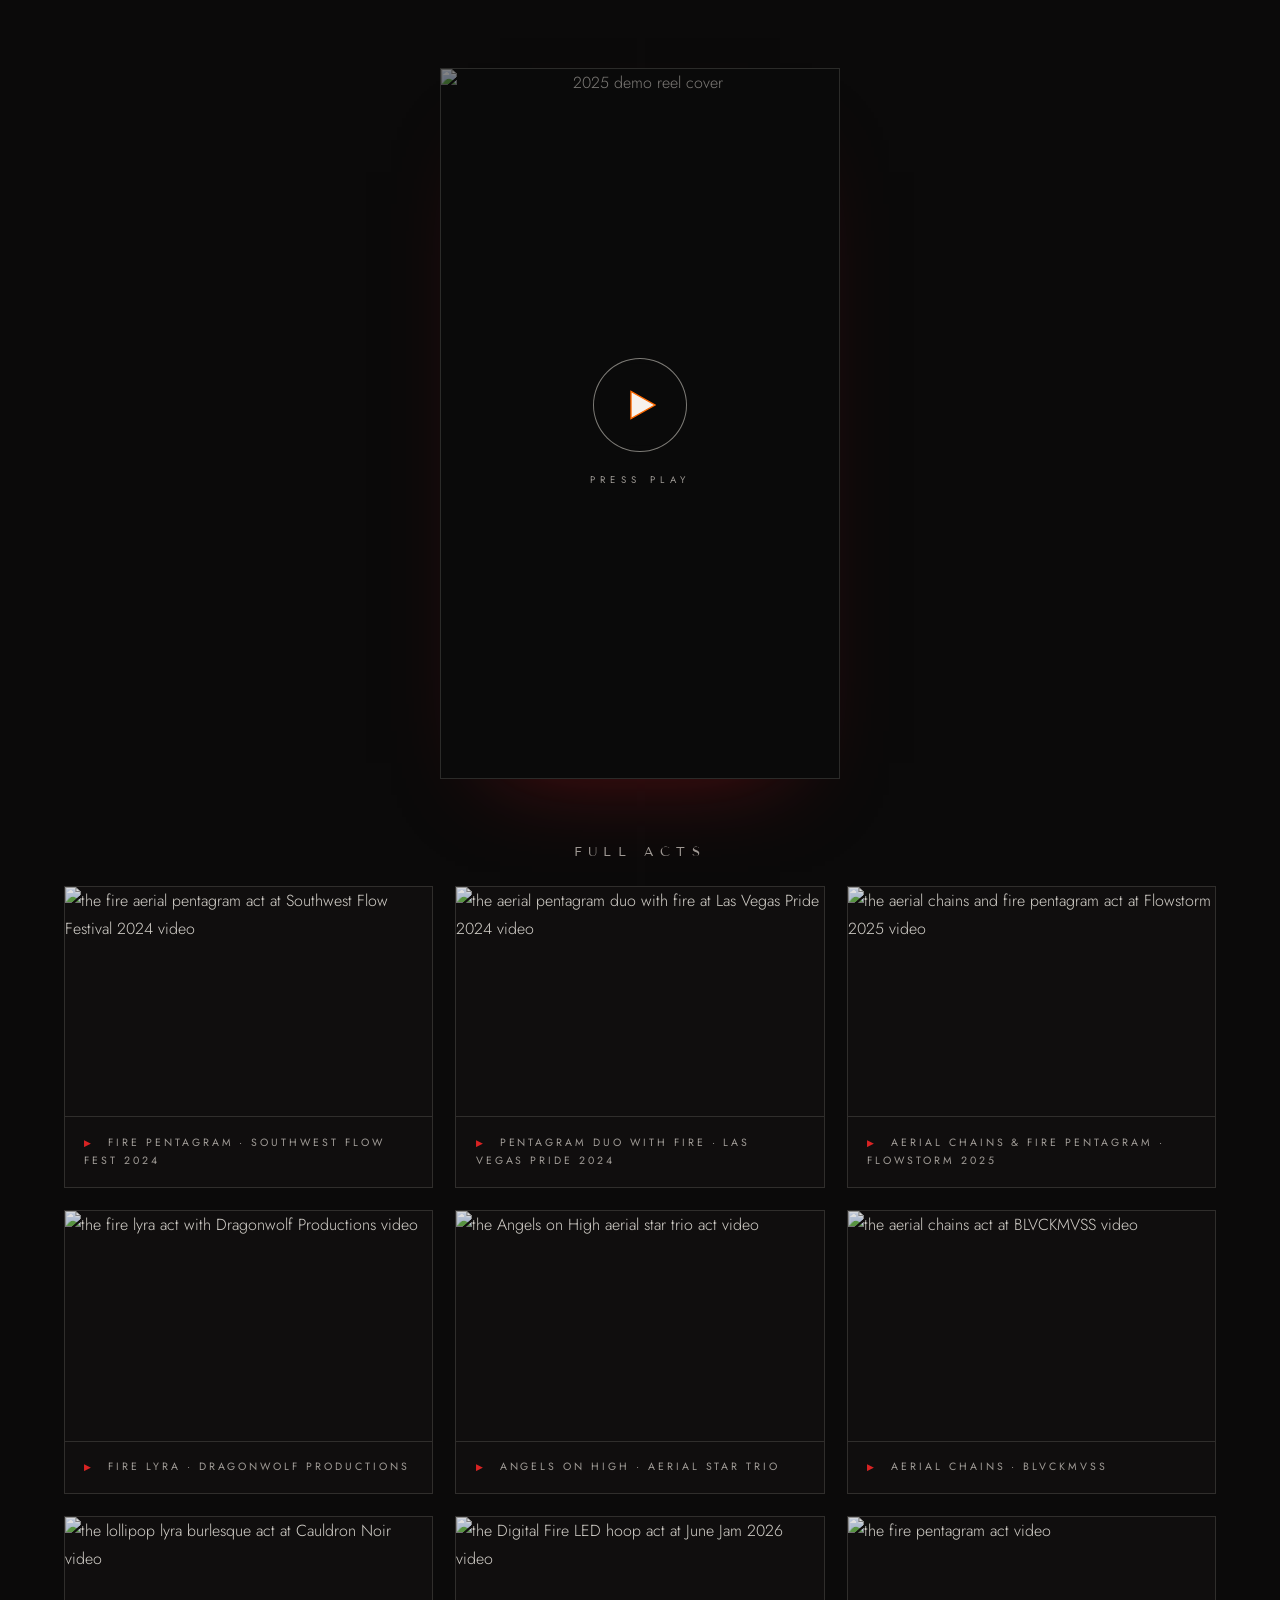
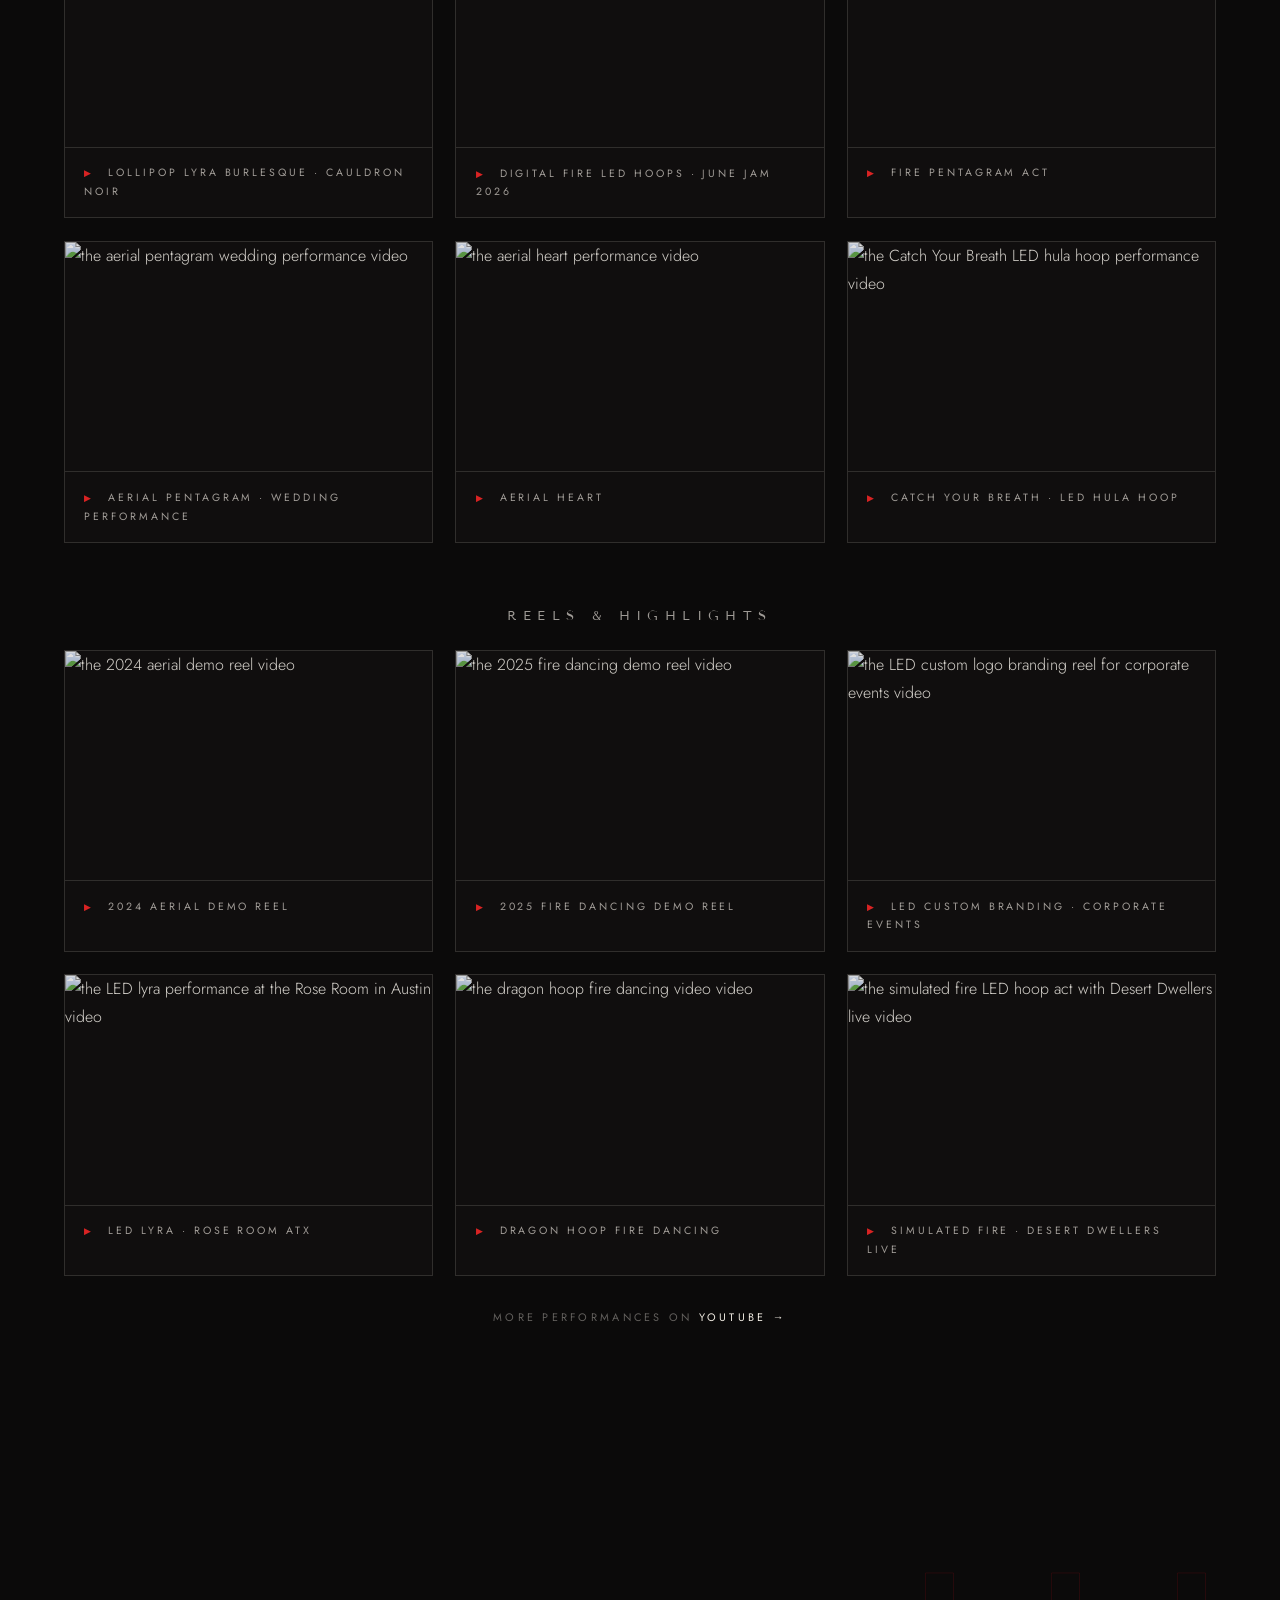
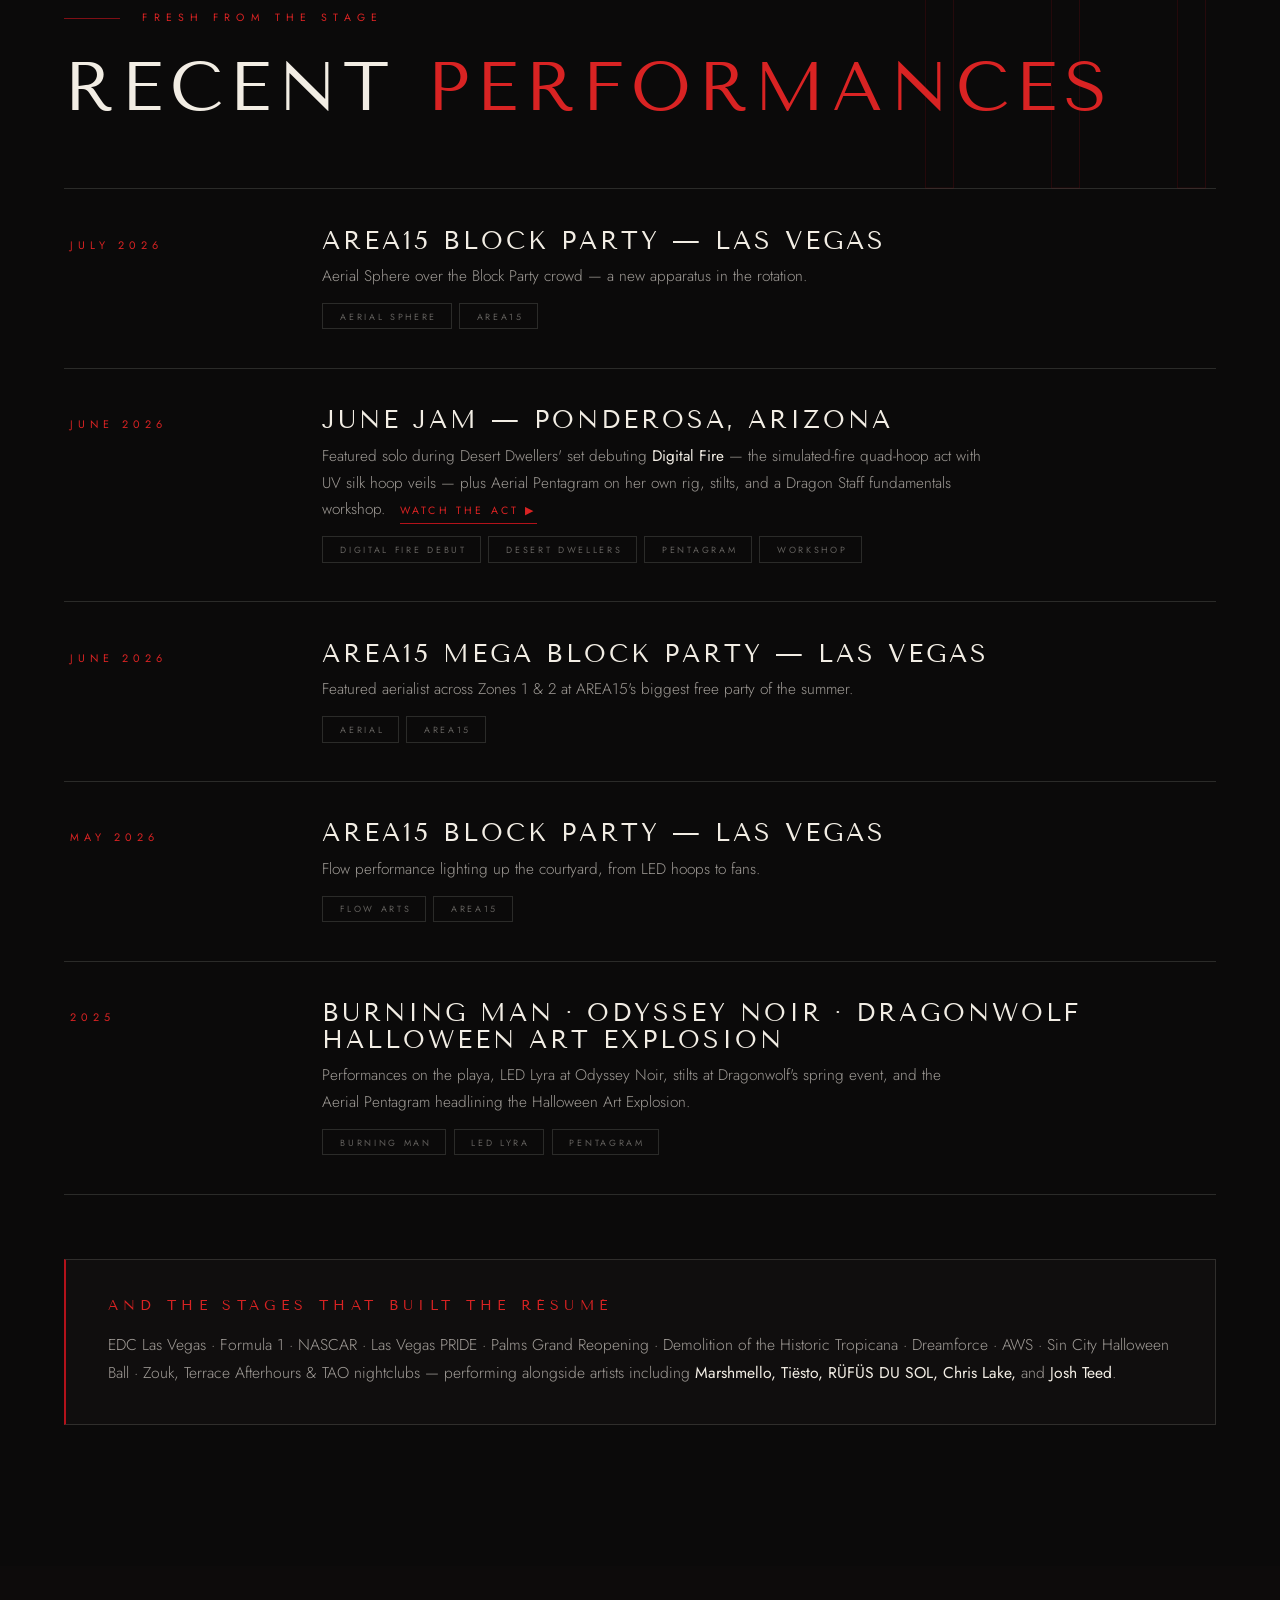
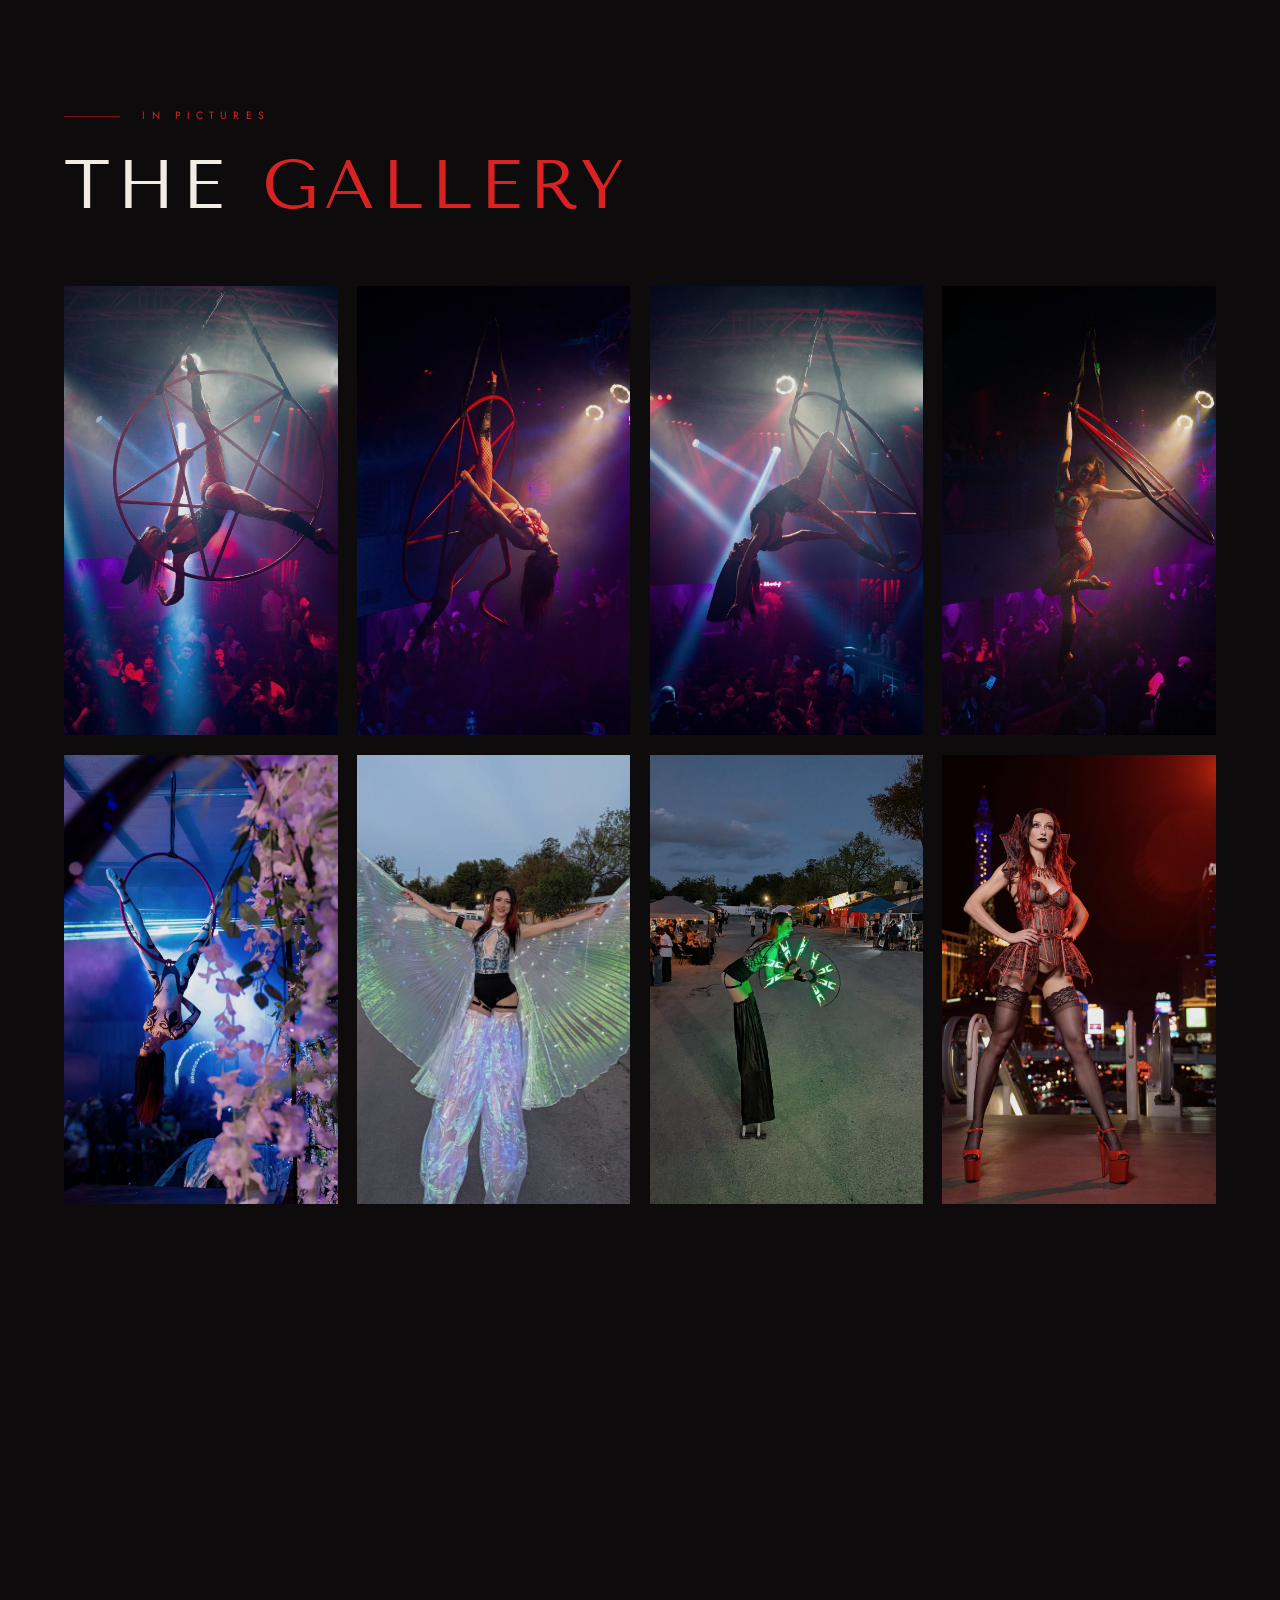
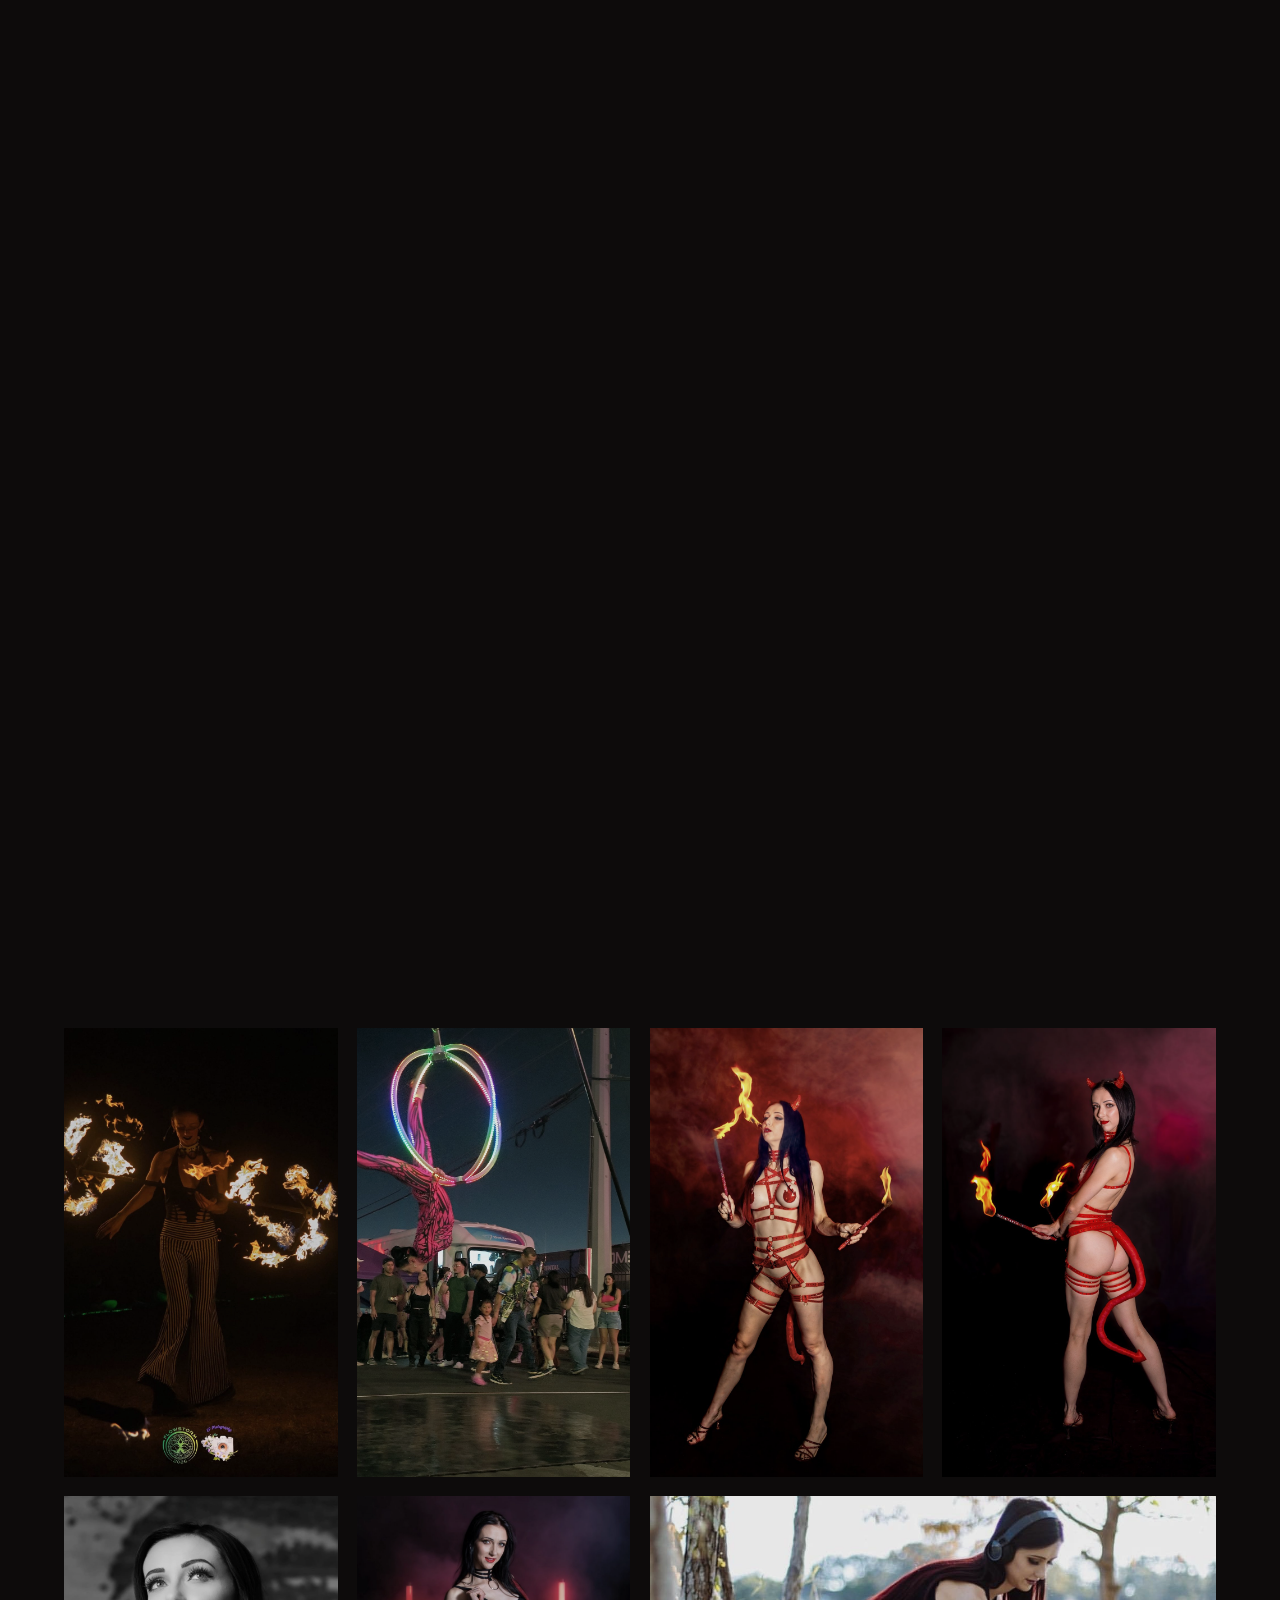
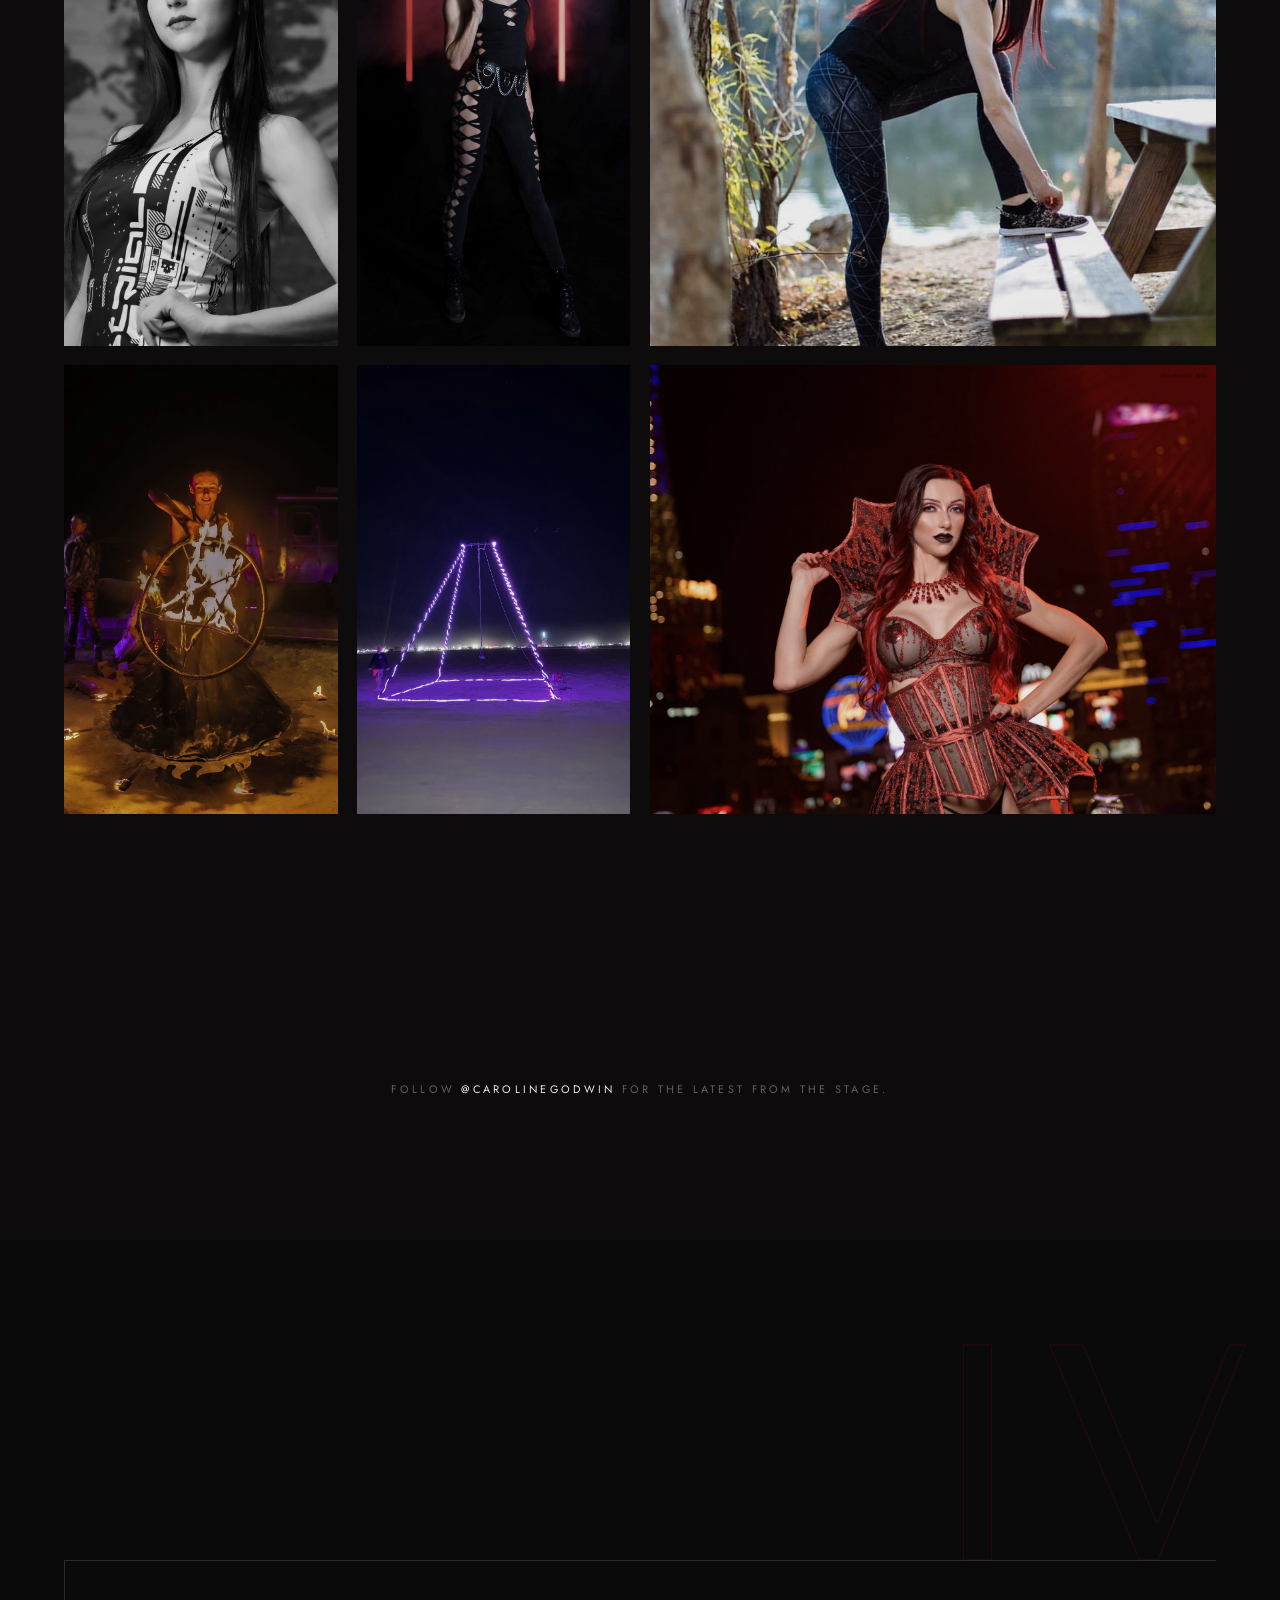
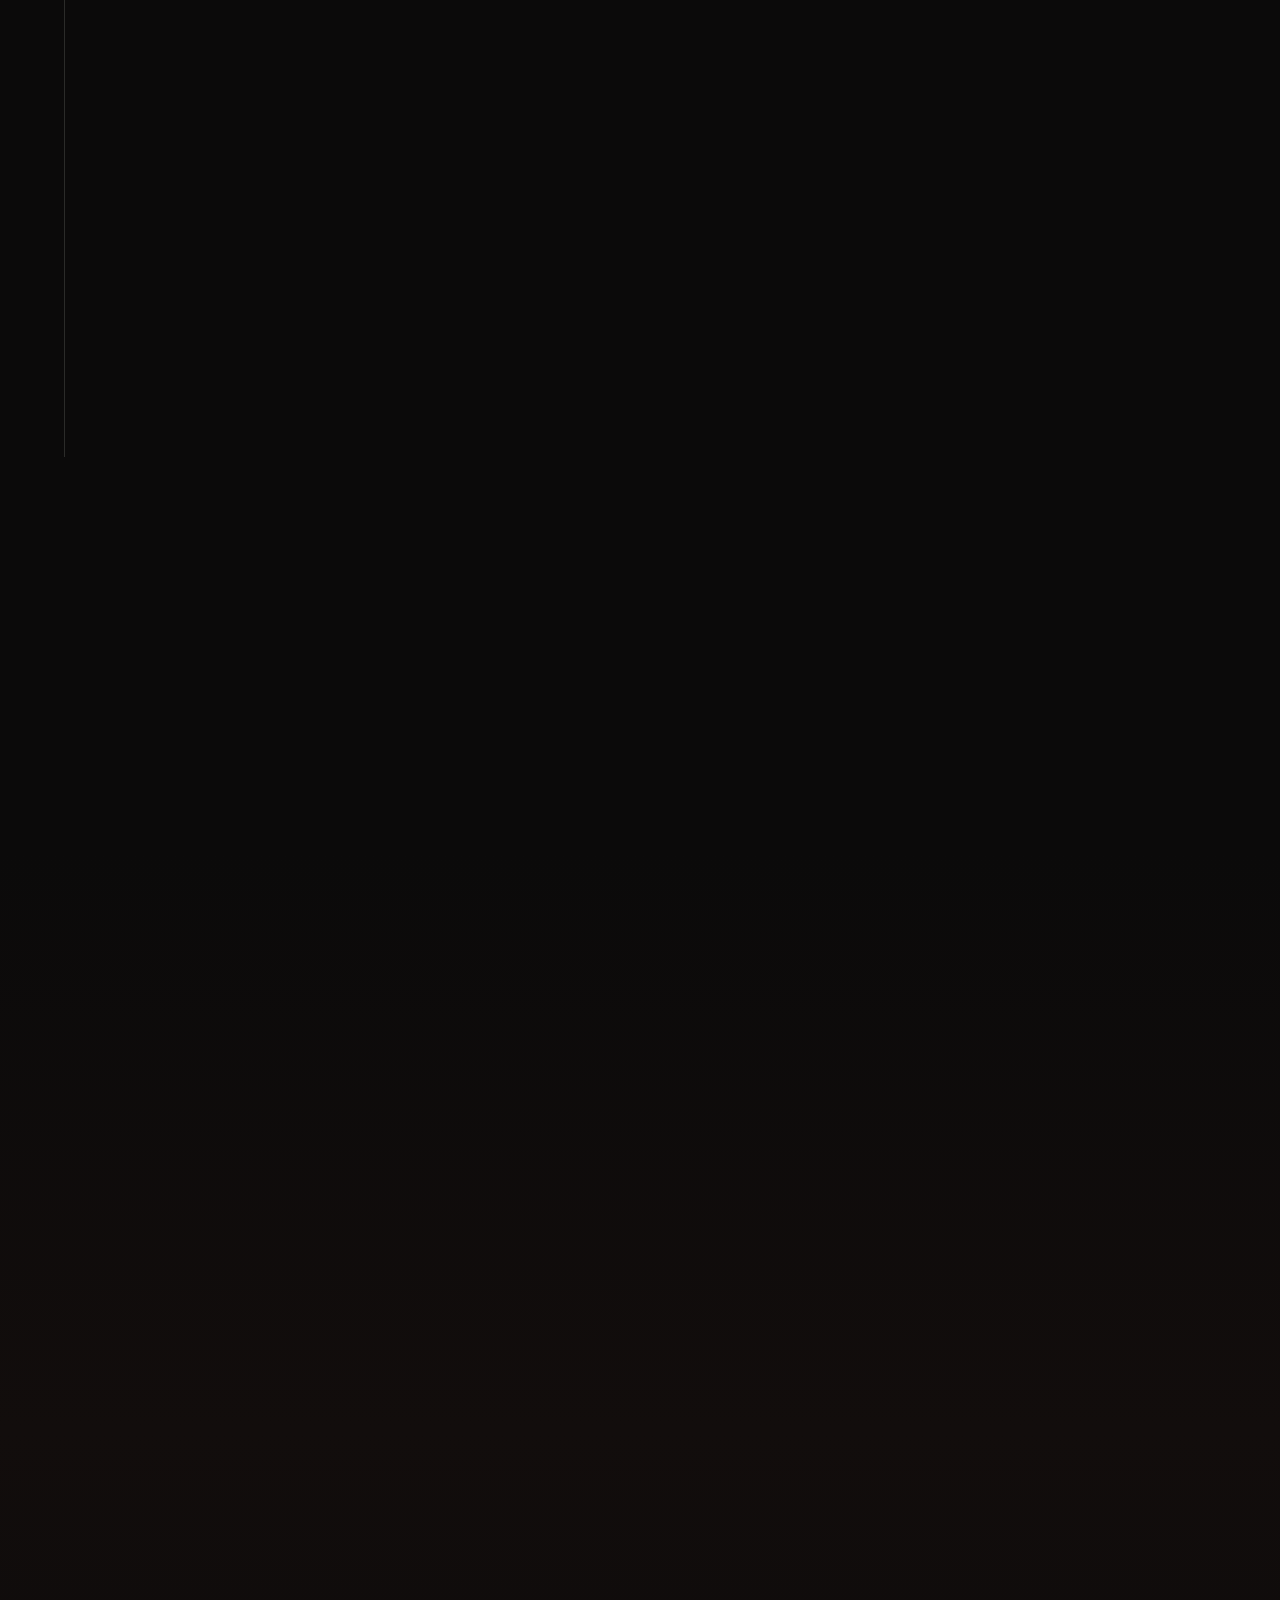
==== commit edbe22c1: "Link Pole Fitness Studio from class mentions Co-Authored-By: Claude Opus 5.5 <noreply@anthropic.com>" ====
--- a/index.html
+++ b/index.html
@@ -501,21 +501,21 @@
     <div class="wrap">
       <p class="eyebrow reveal">Learn From Caroline</p>
       <h2 class="section-title reveal">Classes &amp; <span class="accent">Fire Jams</span></h2>
-      <p class="lede reveal">Caroline teaches weekly classes at Pole Fitness Studio, Las Vegas —
+      <p class="lede reveal">Caroline teaches weekly classes at <a href="https://www.polefitnessstudio.com" target="_blank" rel="noopener">Pole Fitness Studio</a>, Las Vegas —
          flexibility, aerial hoop, aerial hammock, and flow arts.
          <a href="#" class="tl-watch" data-video="T19zScpRAFk" data-ratio="wide">Watch a class recital&nbsp;▶</a></p>
       <div class="class-grid">
         <div class="class-card reveal">
           <span class="disc-icon">🌙</span>
           <h3>Aerial Hoop &amp; Hammock</h3>
-          <p class="class-when">Weekly · Pole Fitness Studio</p>
+          <p class="class-when">Weekly · <a href="https://www.polefitnessstudio.com" target="_blank" rel="noopener">Pole Fitness Studio</a></p>
           <p>Aerial classes for all levels — hammock Mondays at 7:15 PM, plus aerial hoop
              (lyra) technique and combos.</p>
         </div>
         <div class="class-card reveal" data-delay="1">
           <span class="disc-icon">🤸</span>
           <h3>Flexibility</h3>
-          <p class="class-when">Weekly · Pole Fitness Studio</p>
+          <p class="class-when">Weekly · <a href="https://www.polefitnessstudio.com" target="_blank" rel="noopener">Pole Fitness Studio</a></p>
           <p>Active flexibility training to build the bendy strength behind every aerial
              shape — all levels welcome.</p>
         </div>
--- a/assets/styles.css
+++ b/assets/styles.css
@@ -1132,3 +1132,4 @@
 @media (max-width: 440px) {
   .section-title { font-size: clamp(1.7rem, 8.6vw, 2.4rem); letter-spacing: .06em; }
 }
+.lede a, .skill-copy a, .class-when a { border-bottom: 1px solid var(--crimson); padding-bottom: .05rem; }
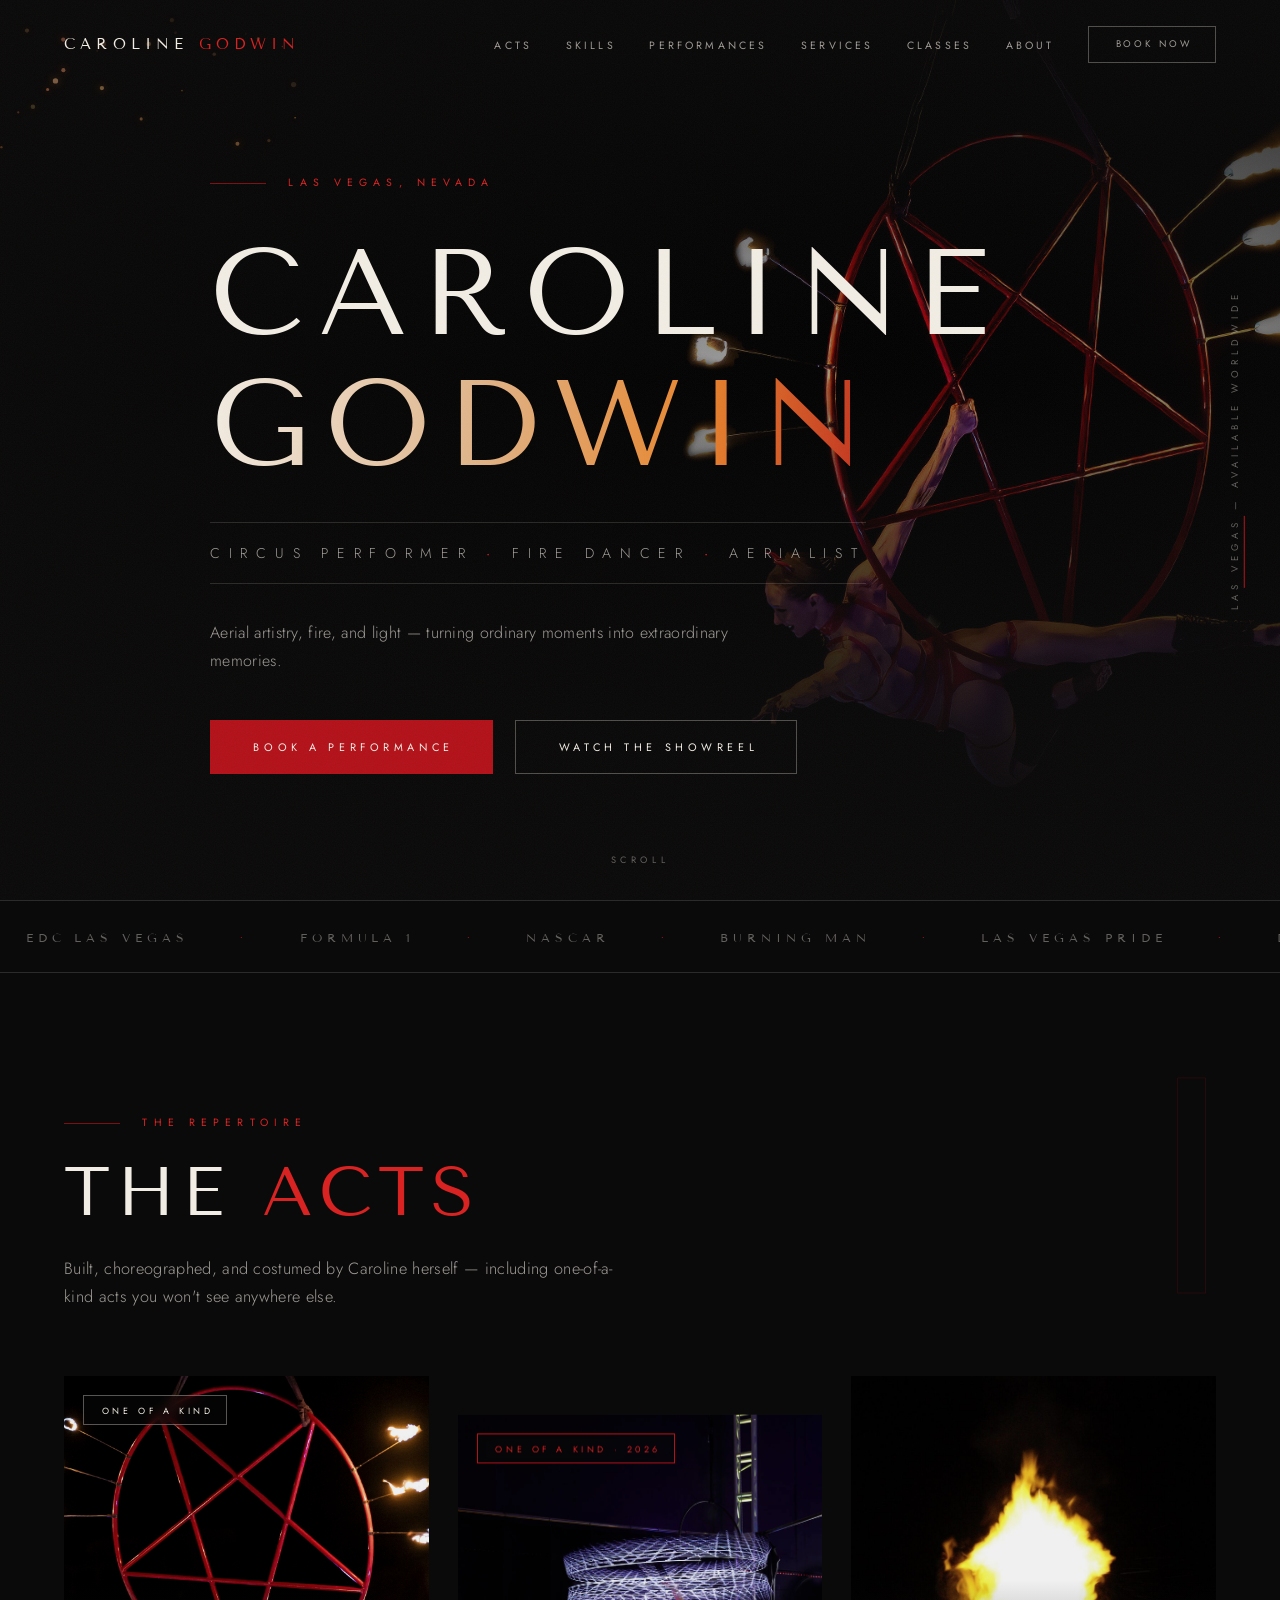
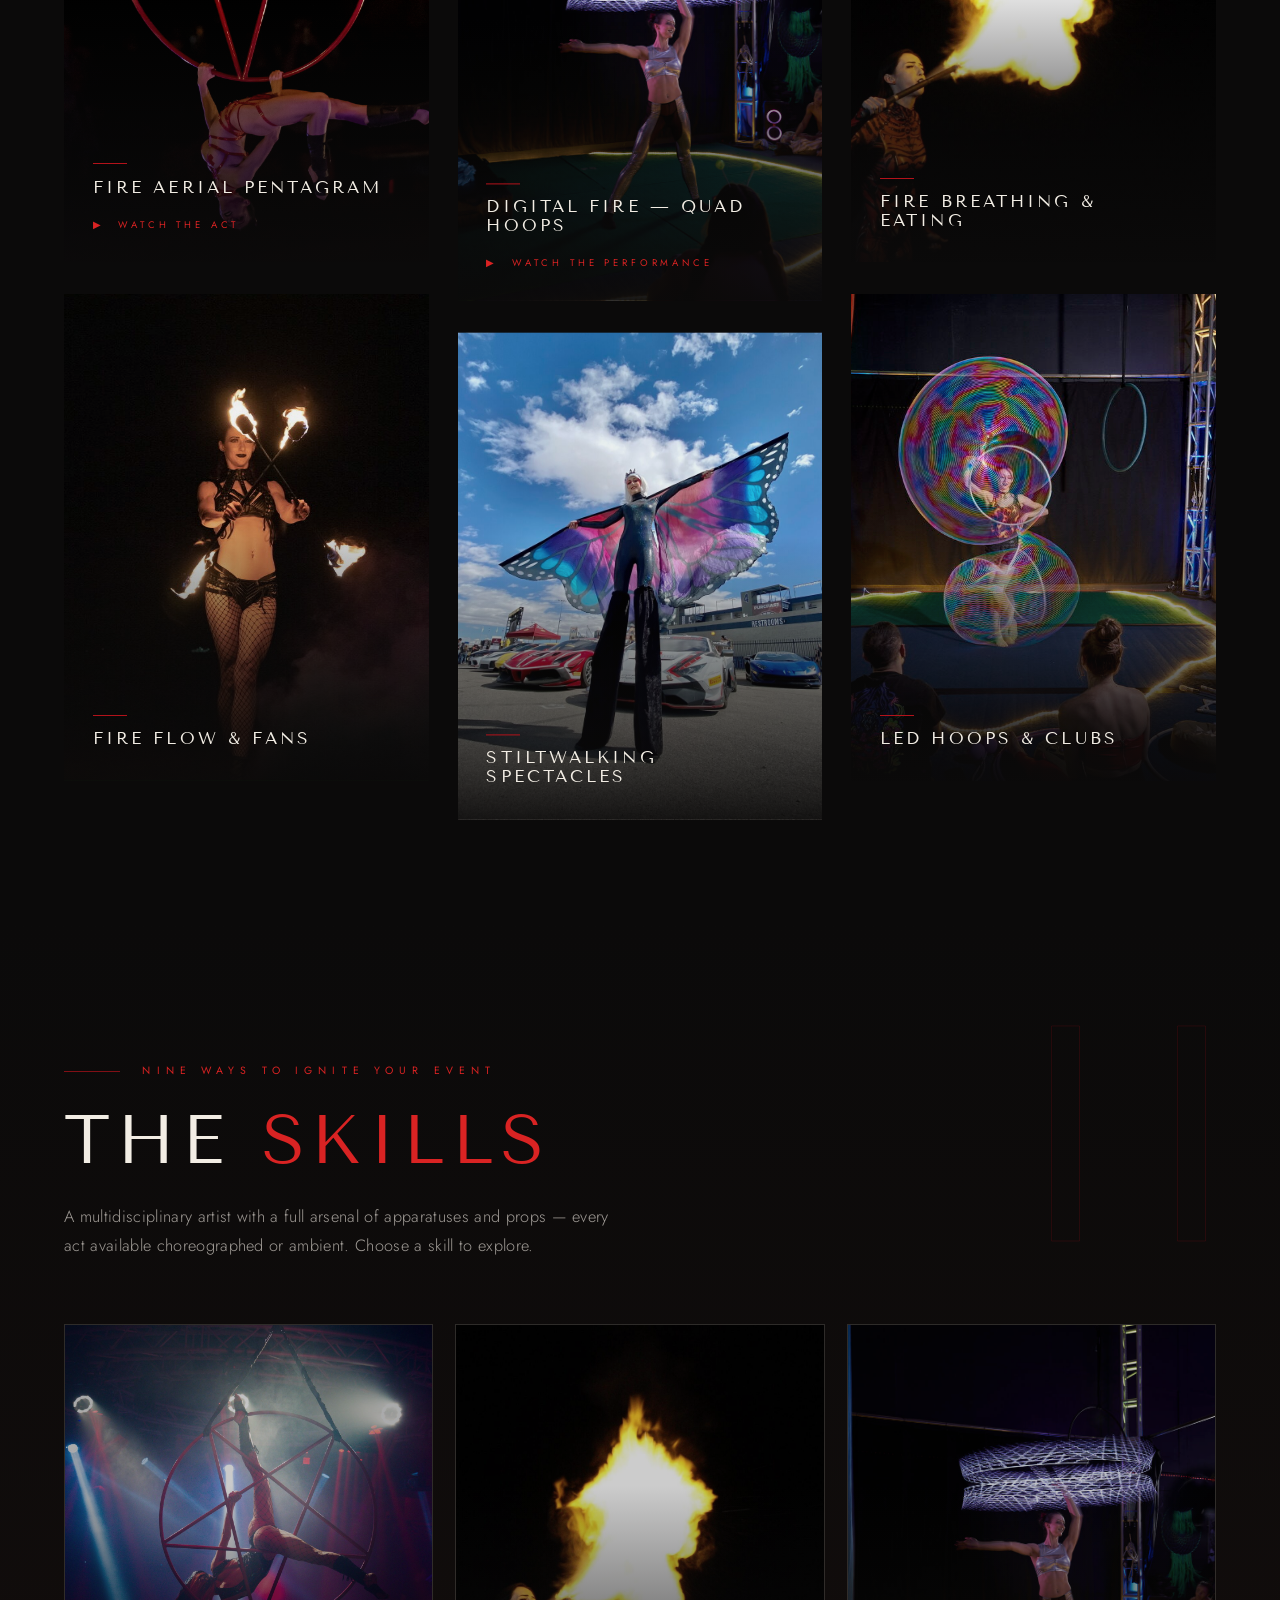
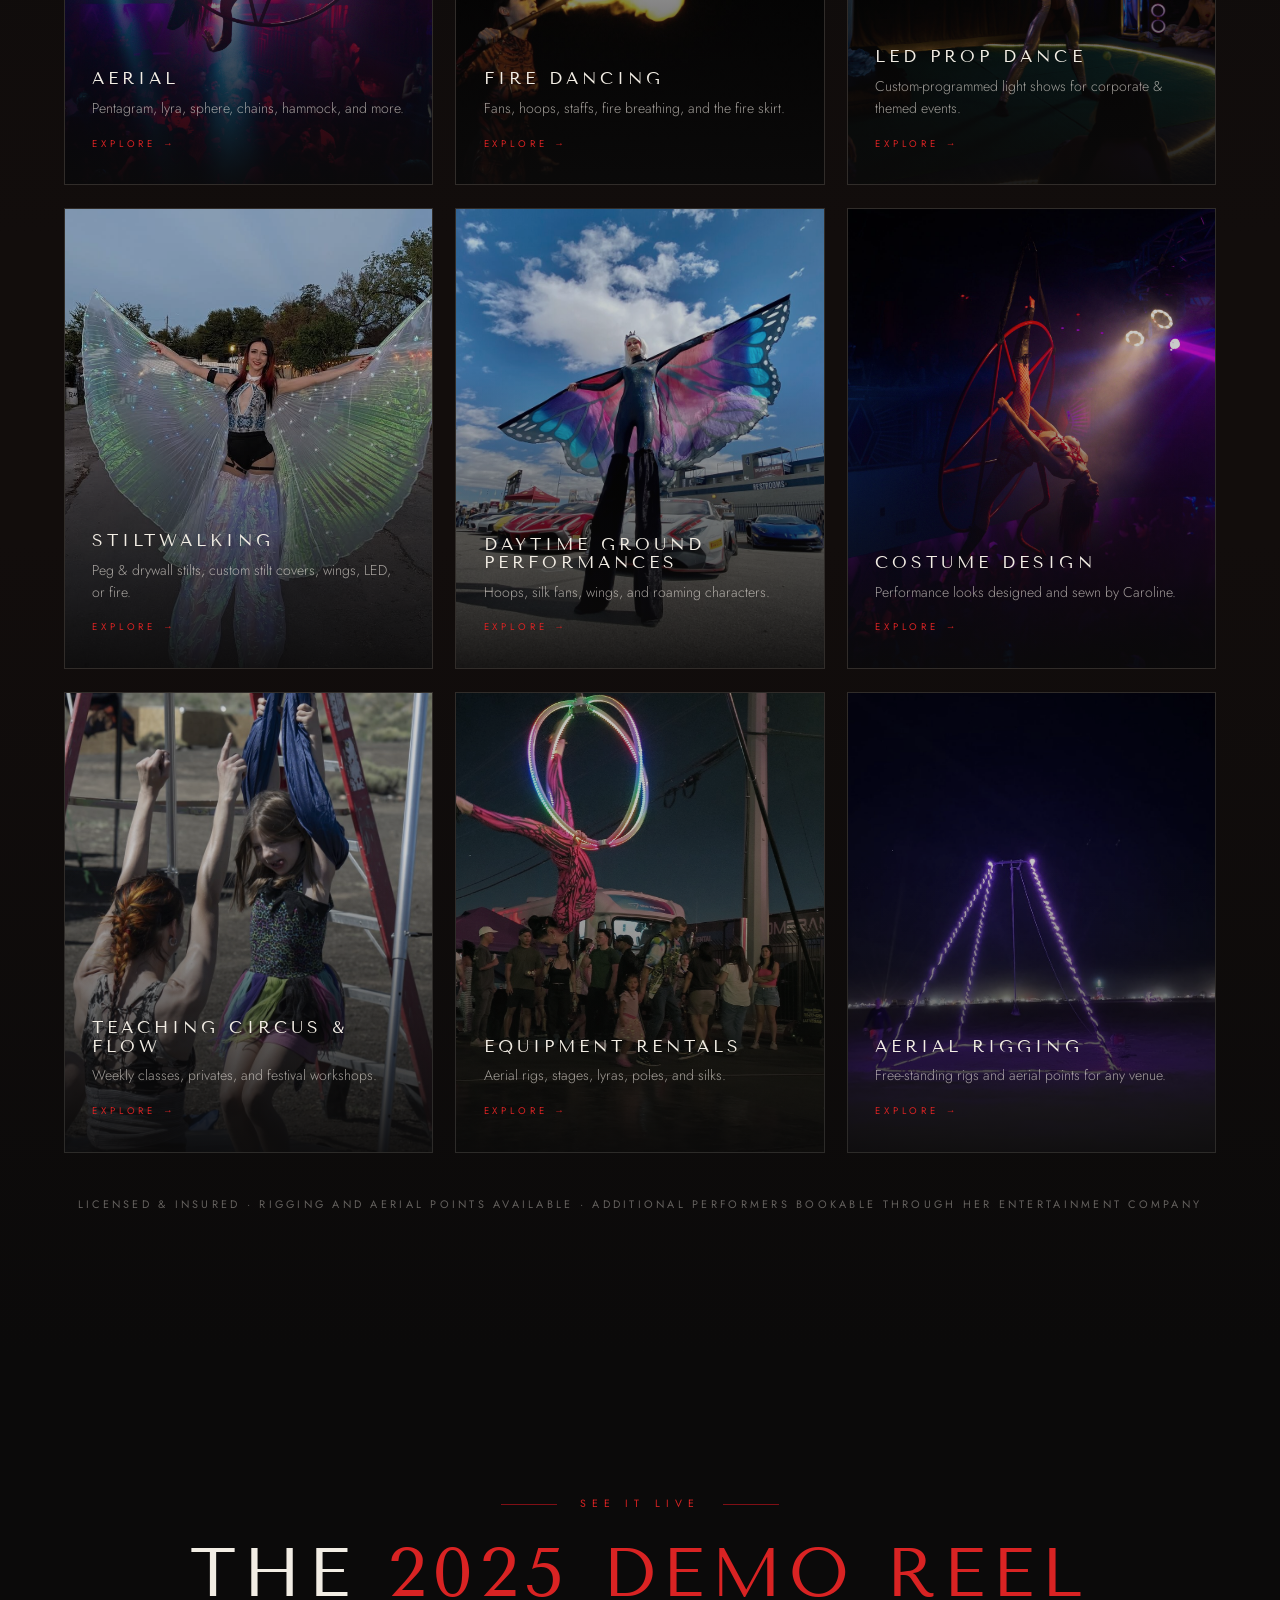
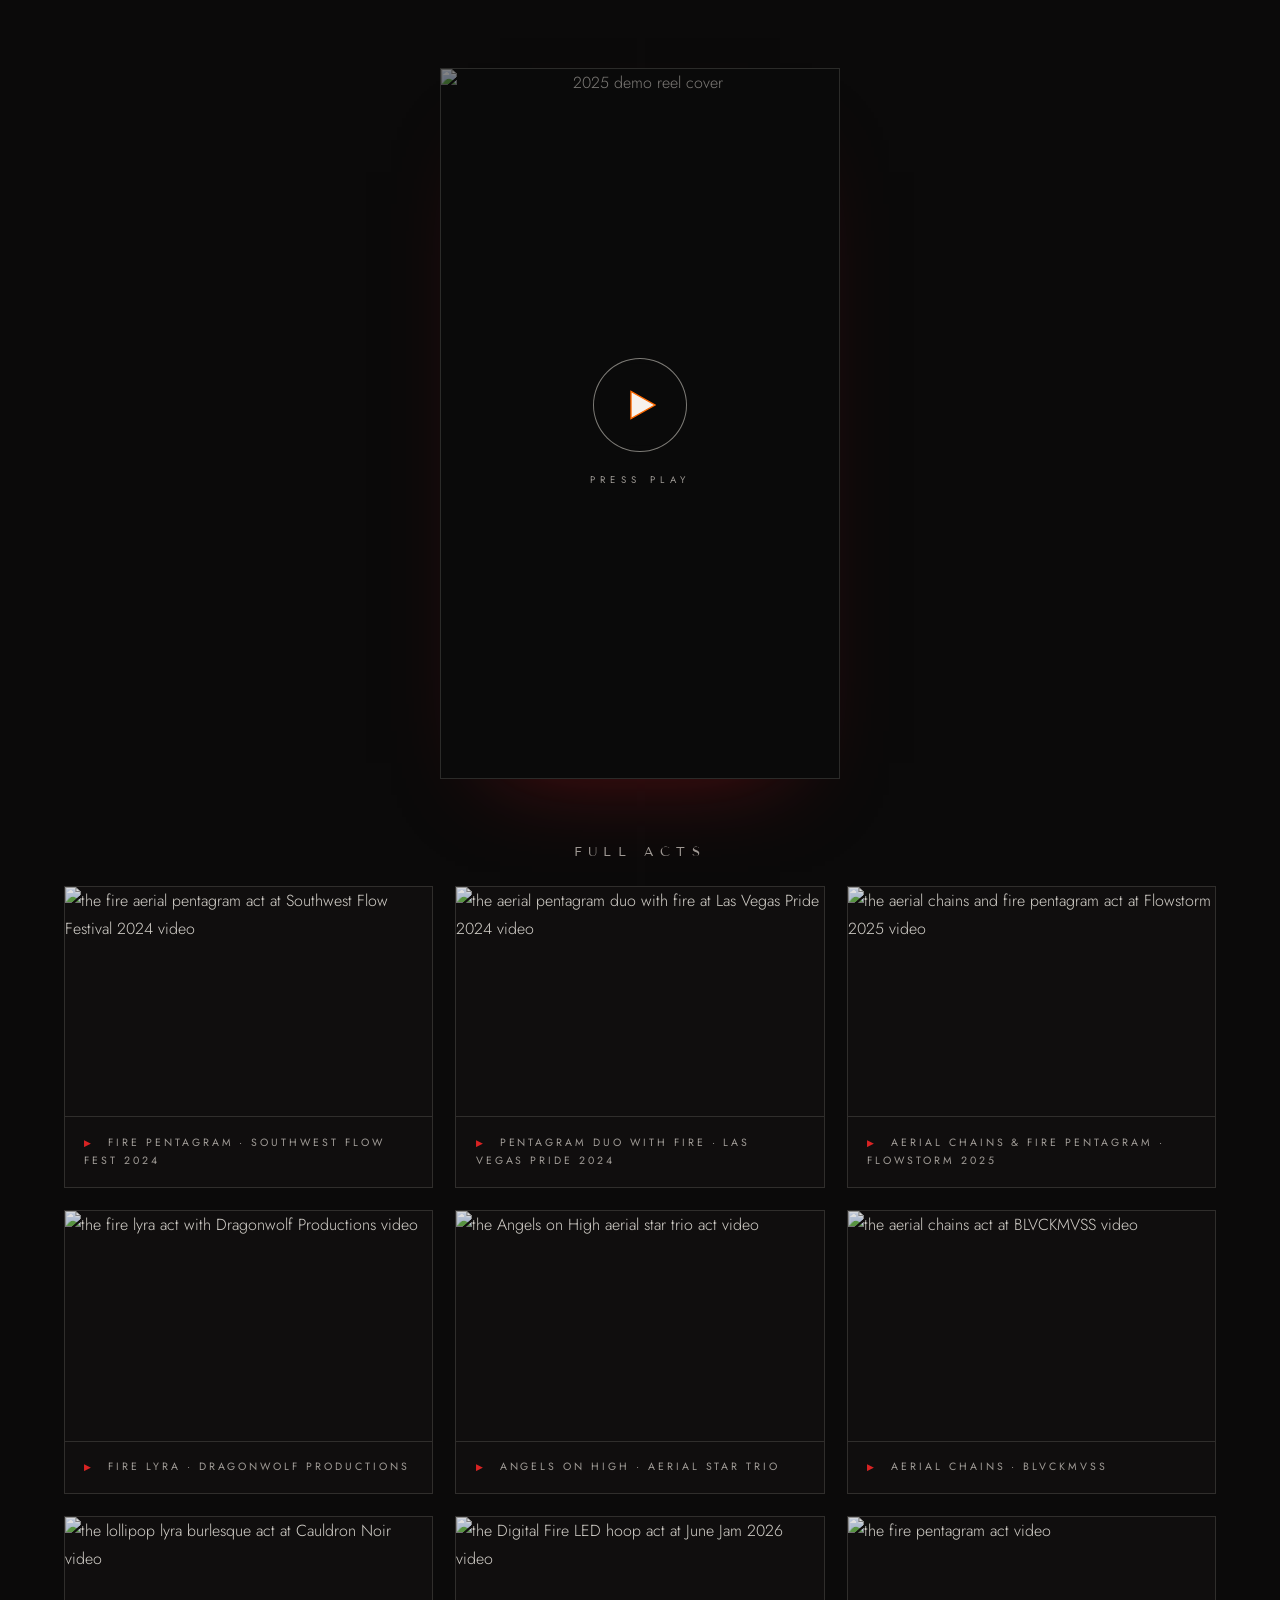
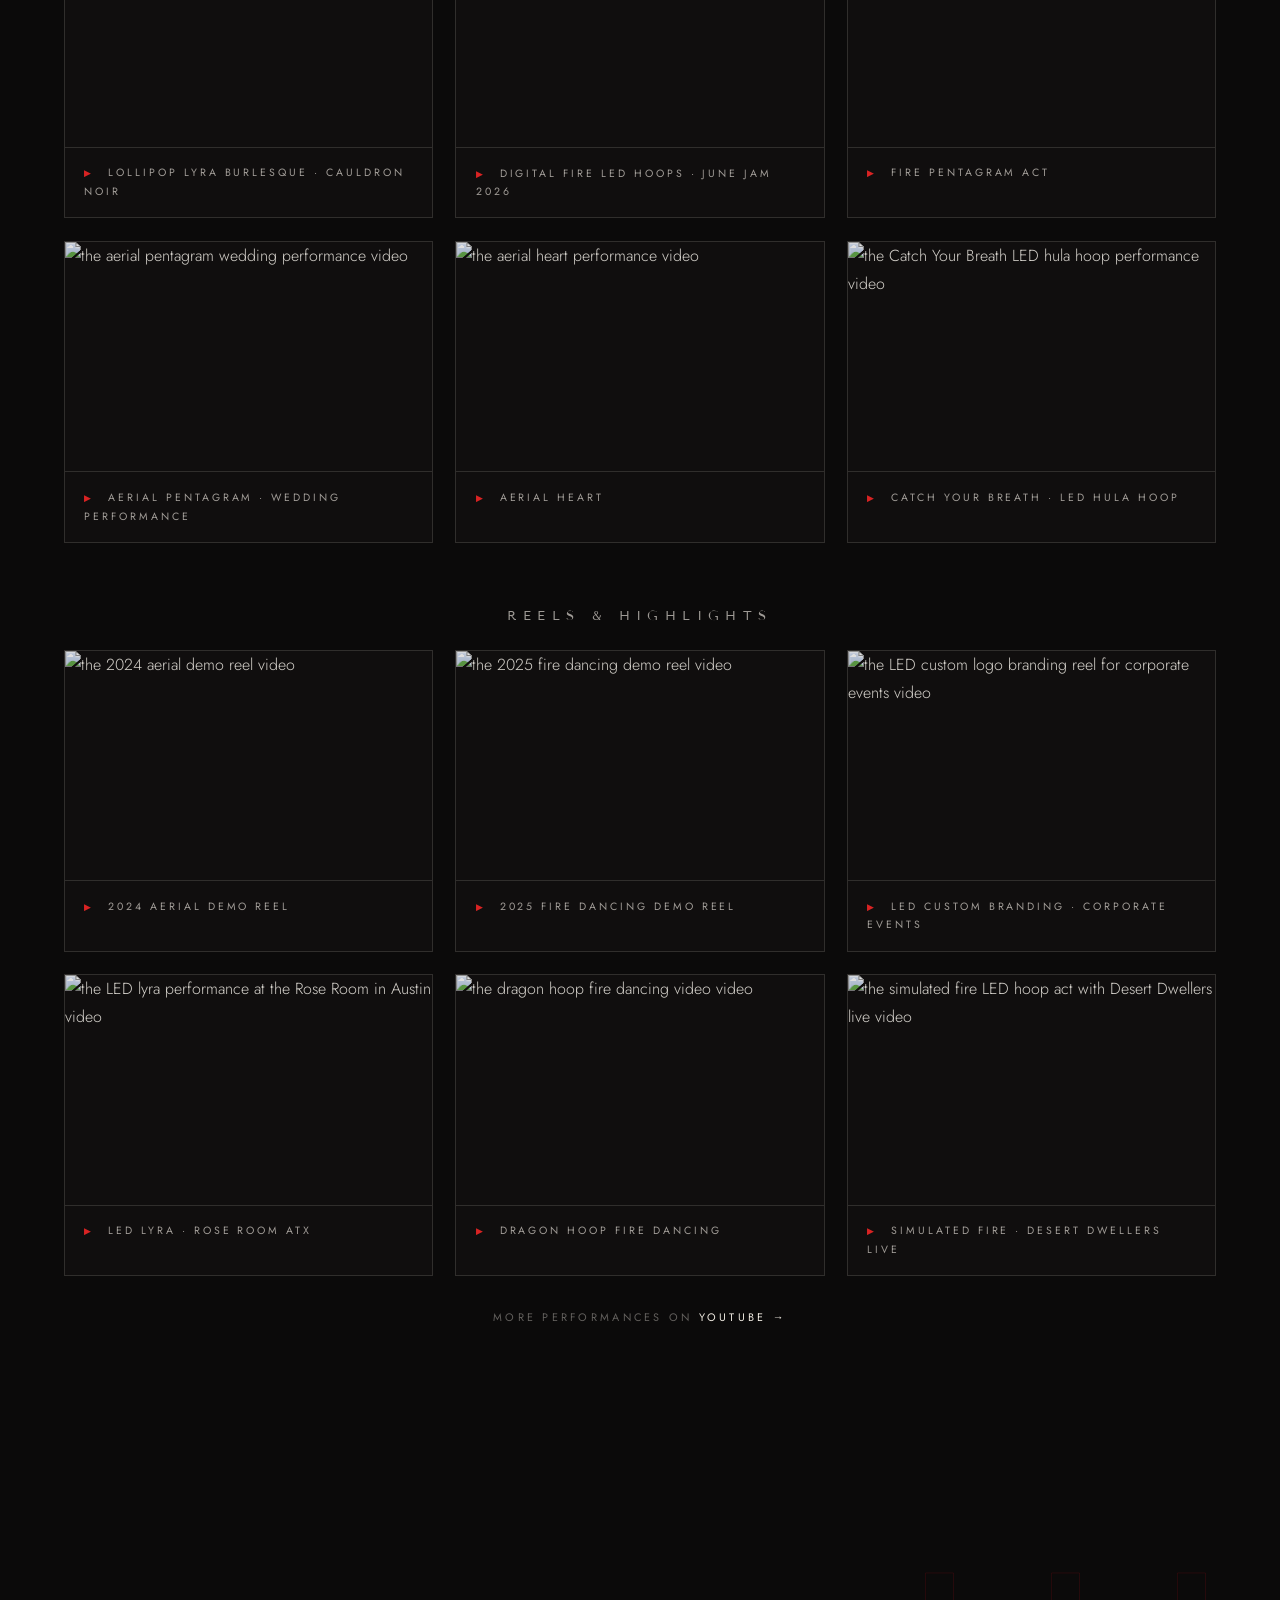
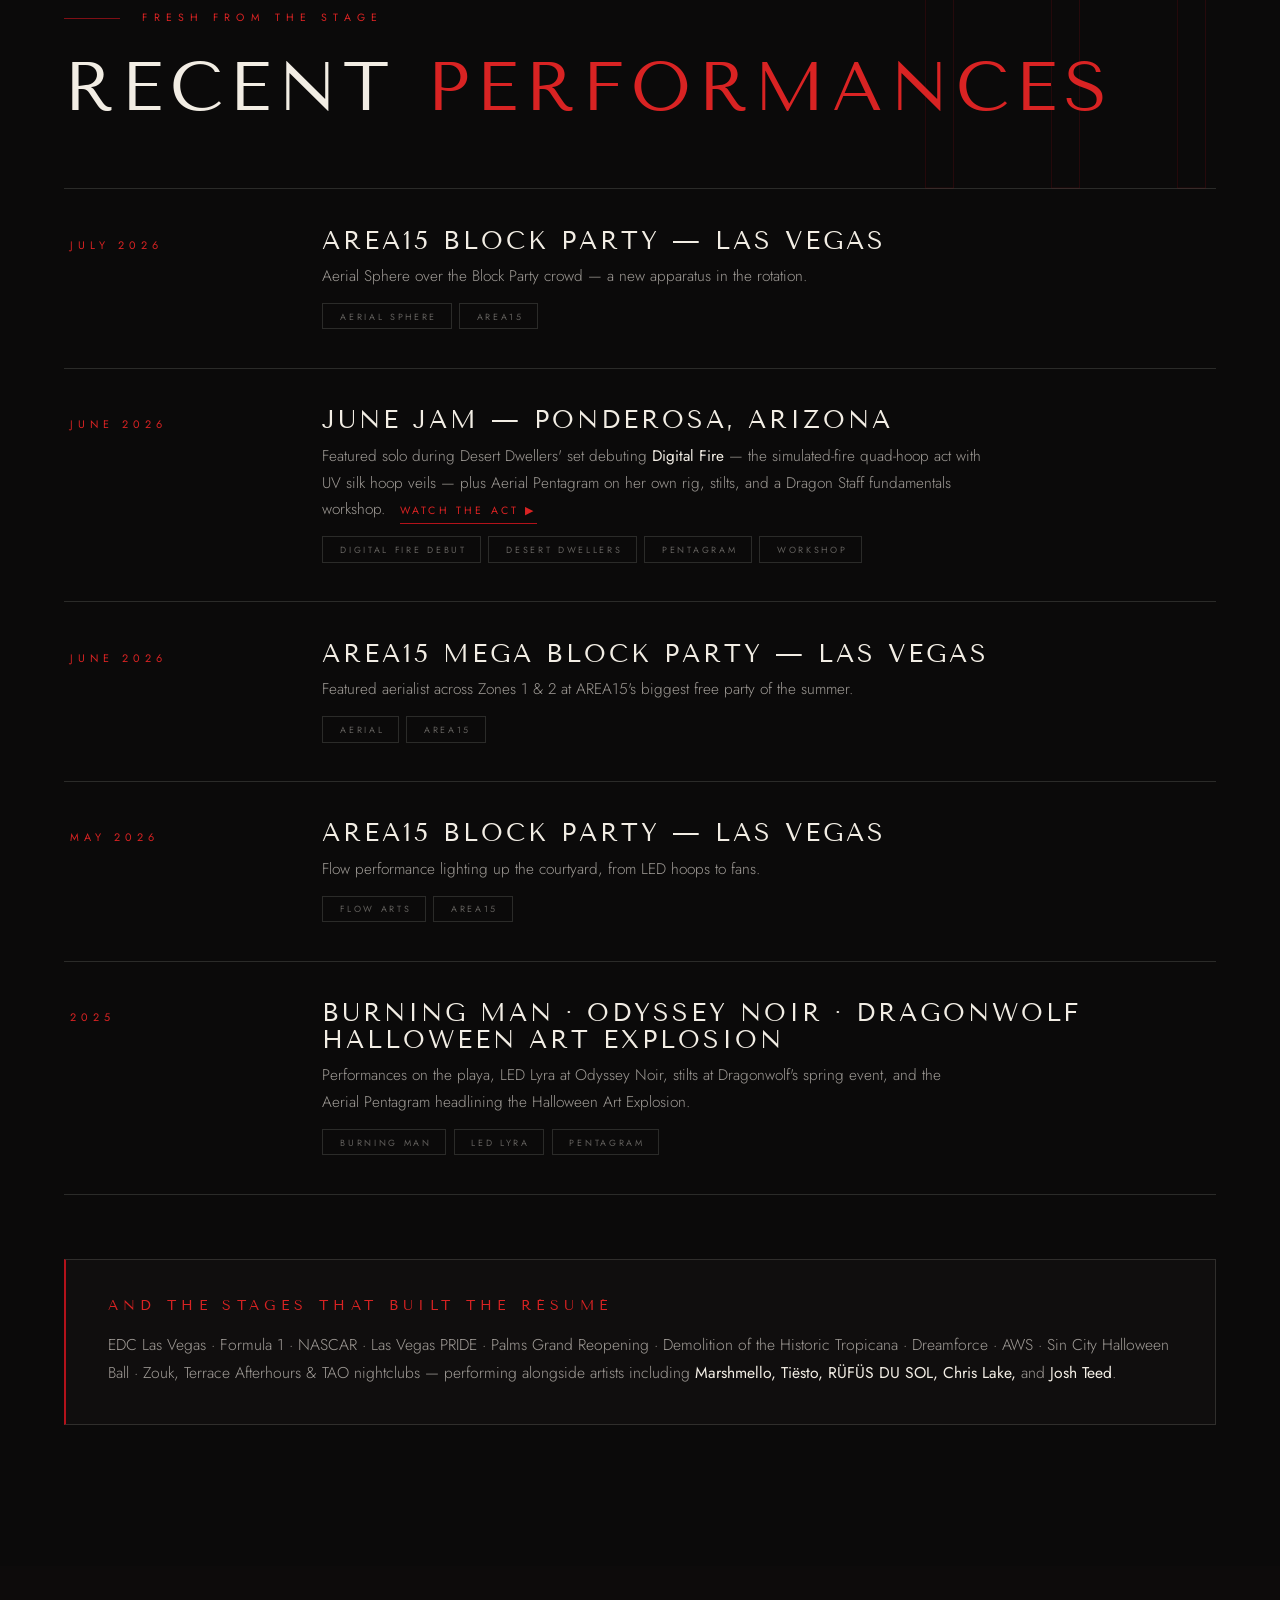
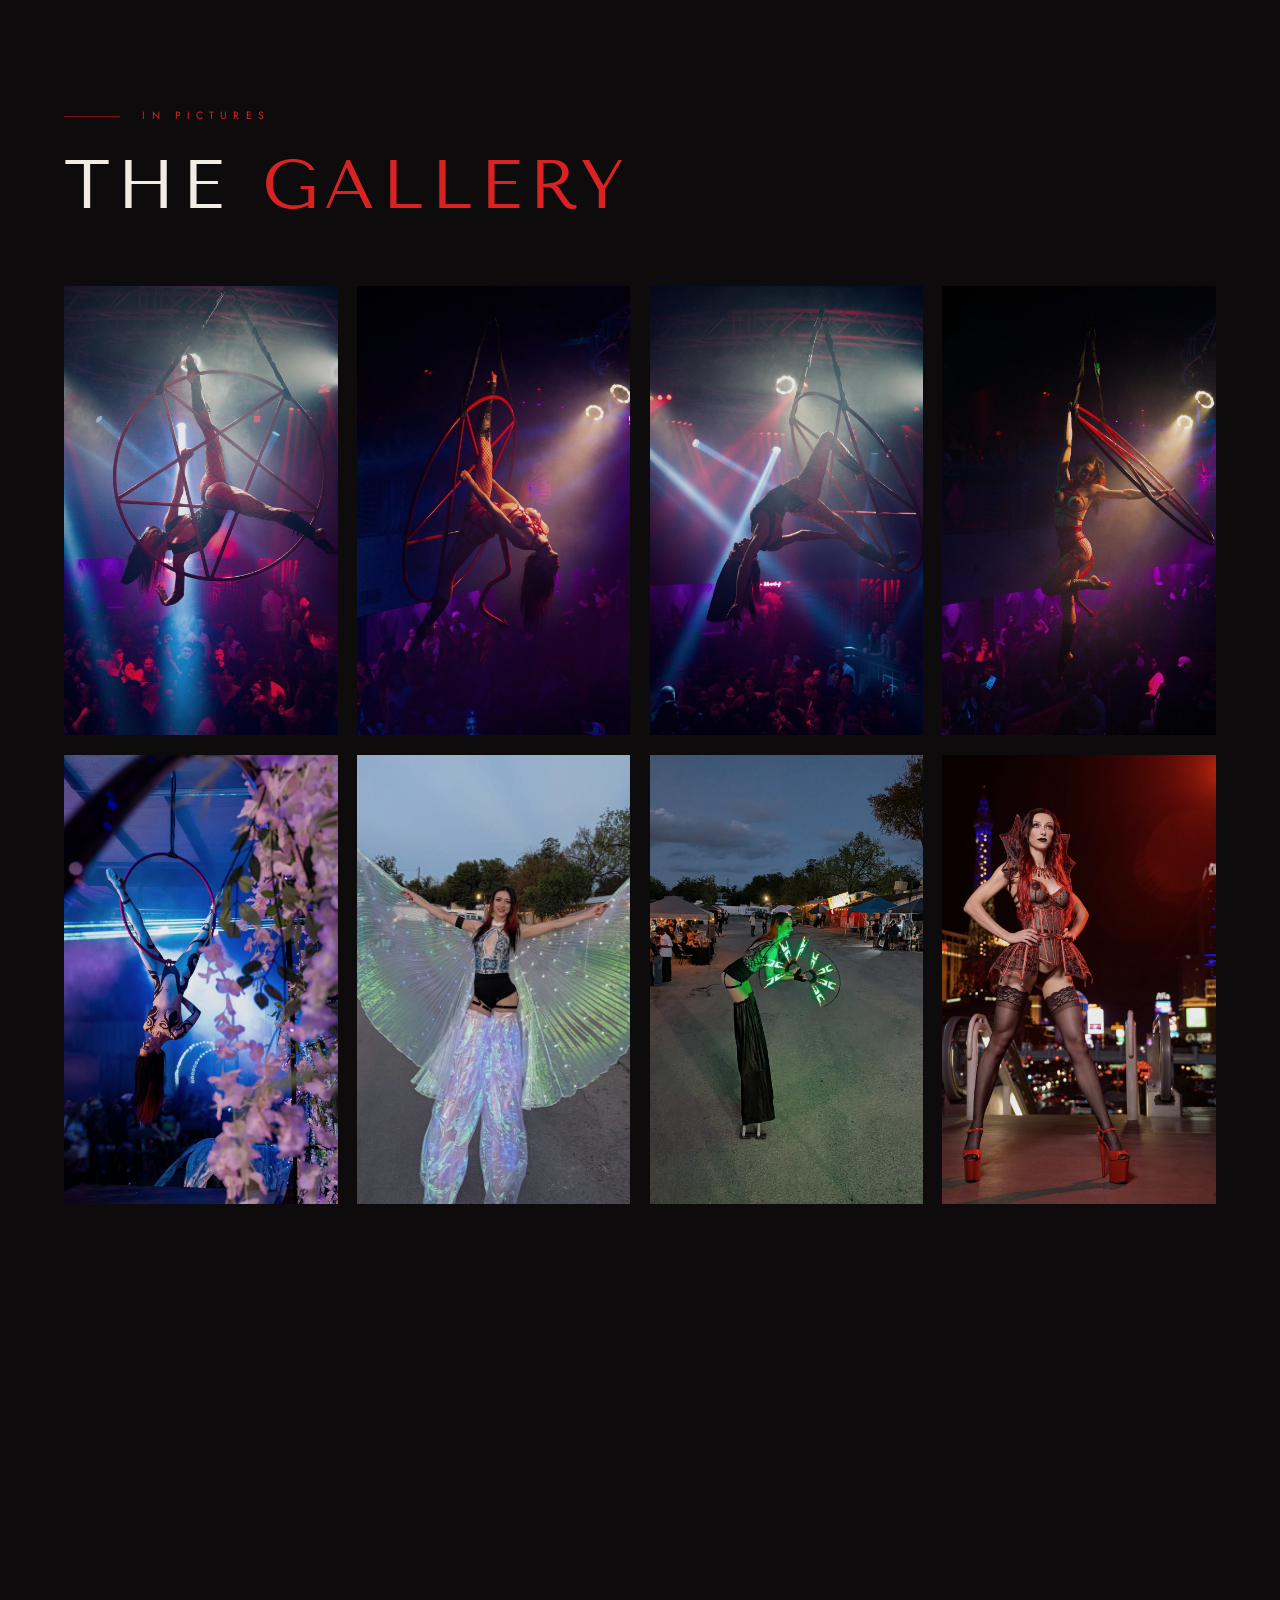
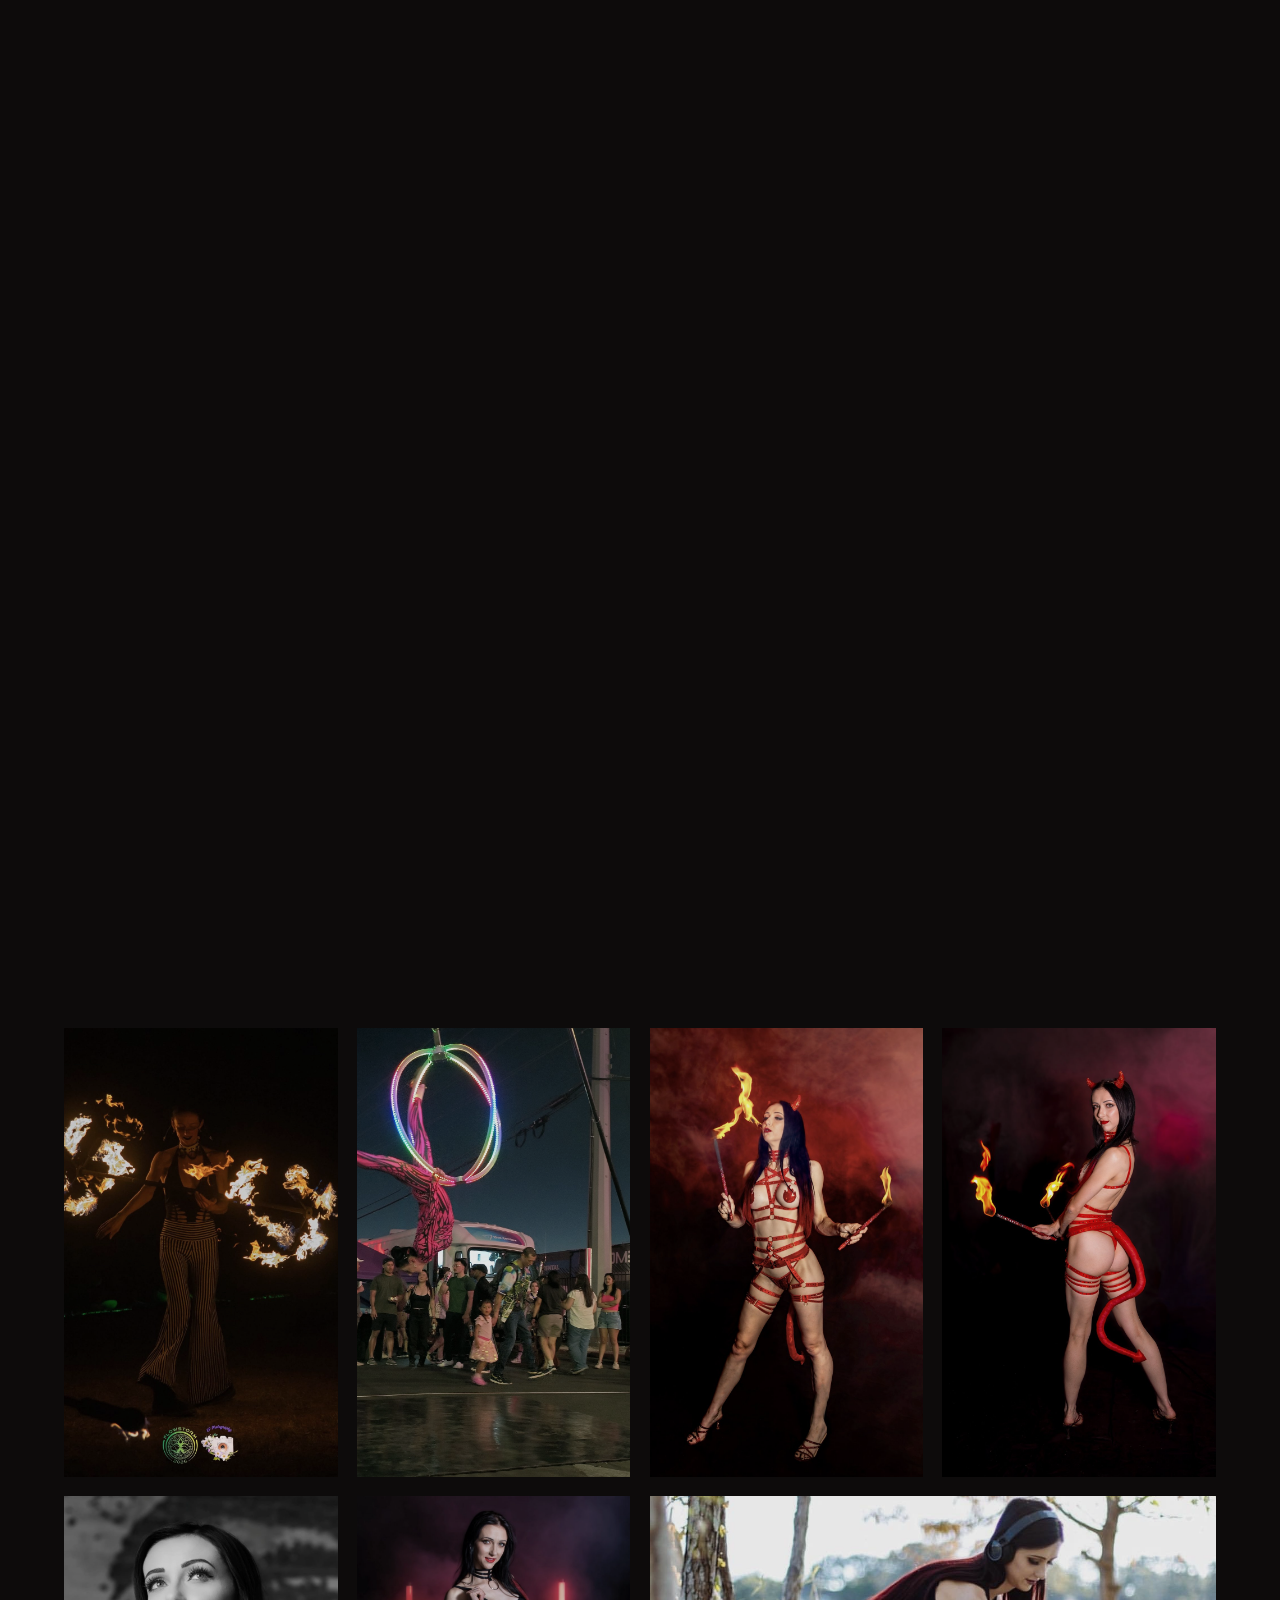
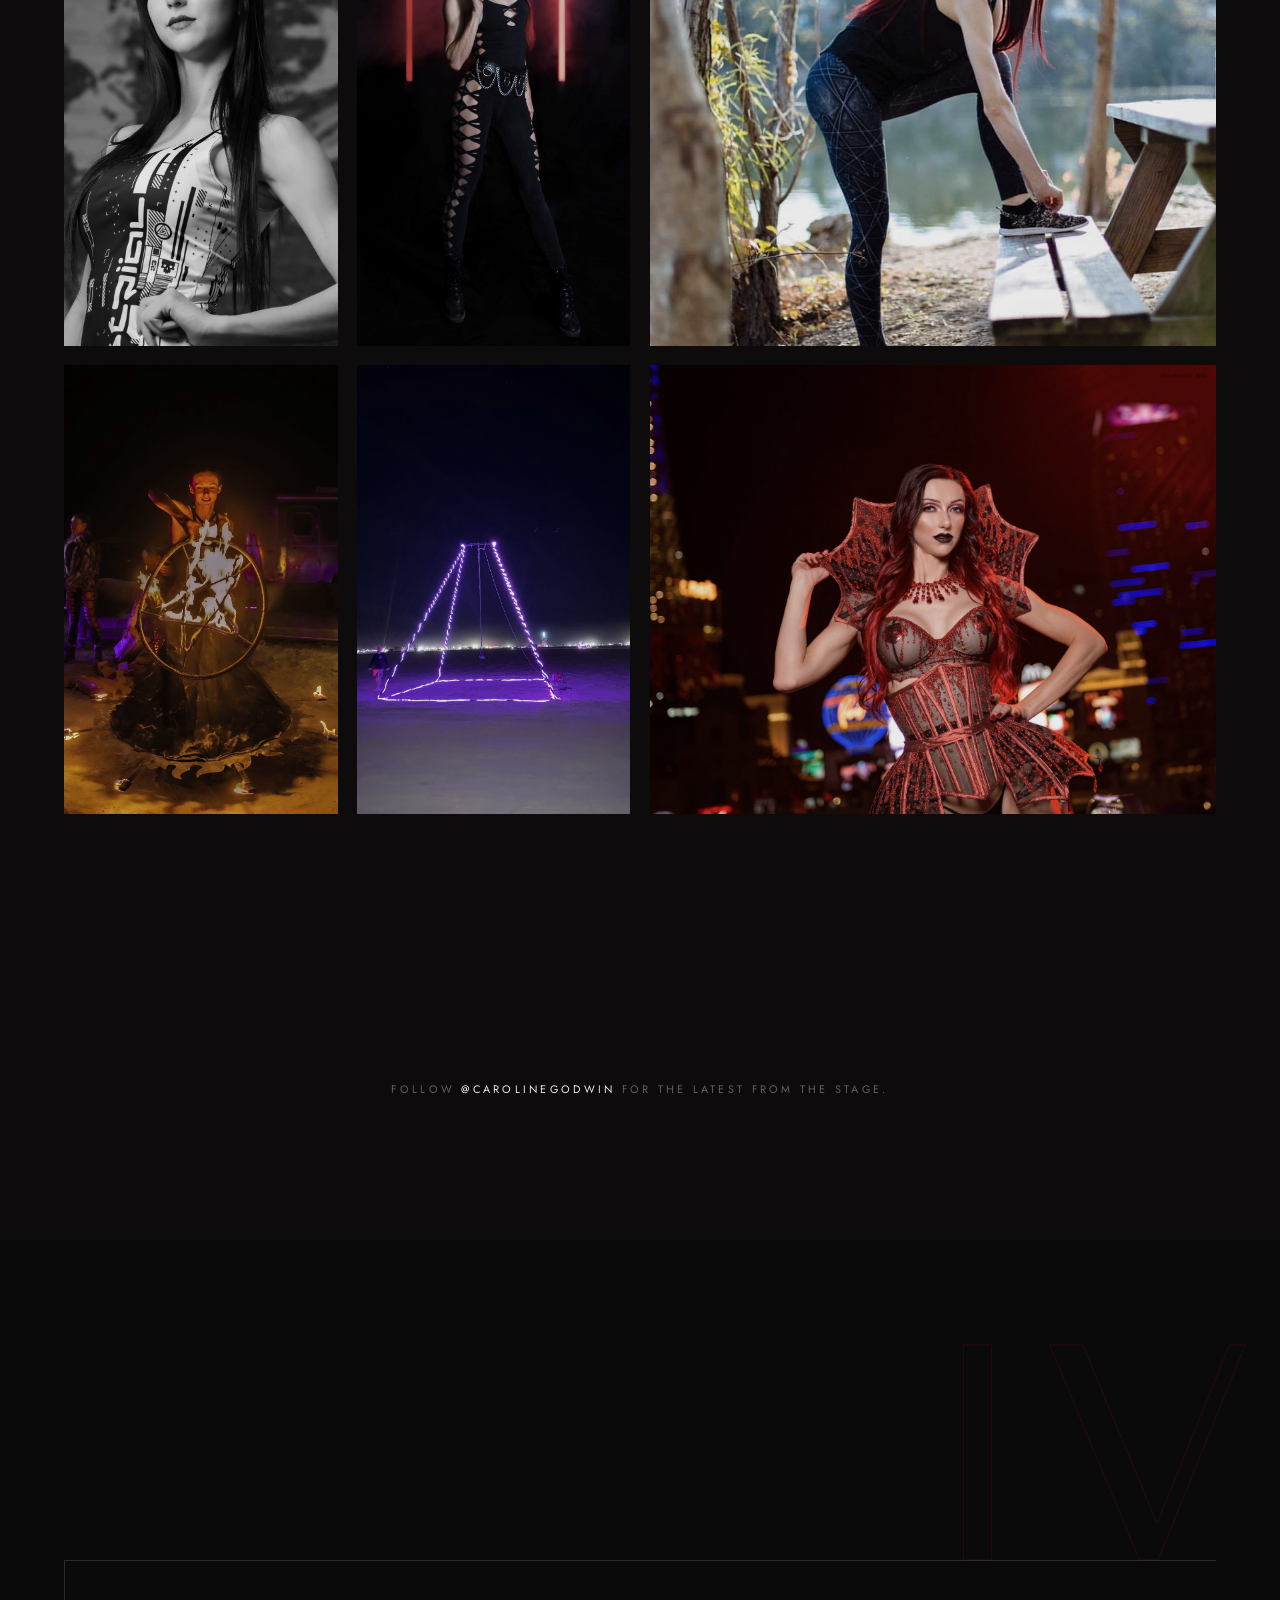
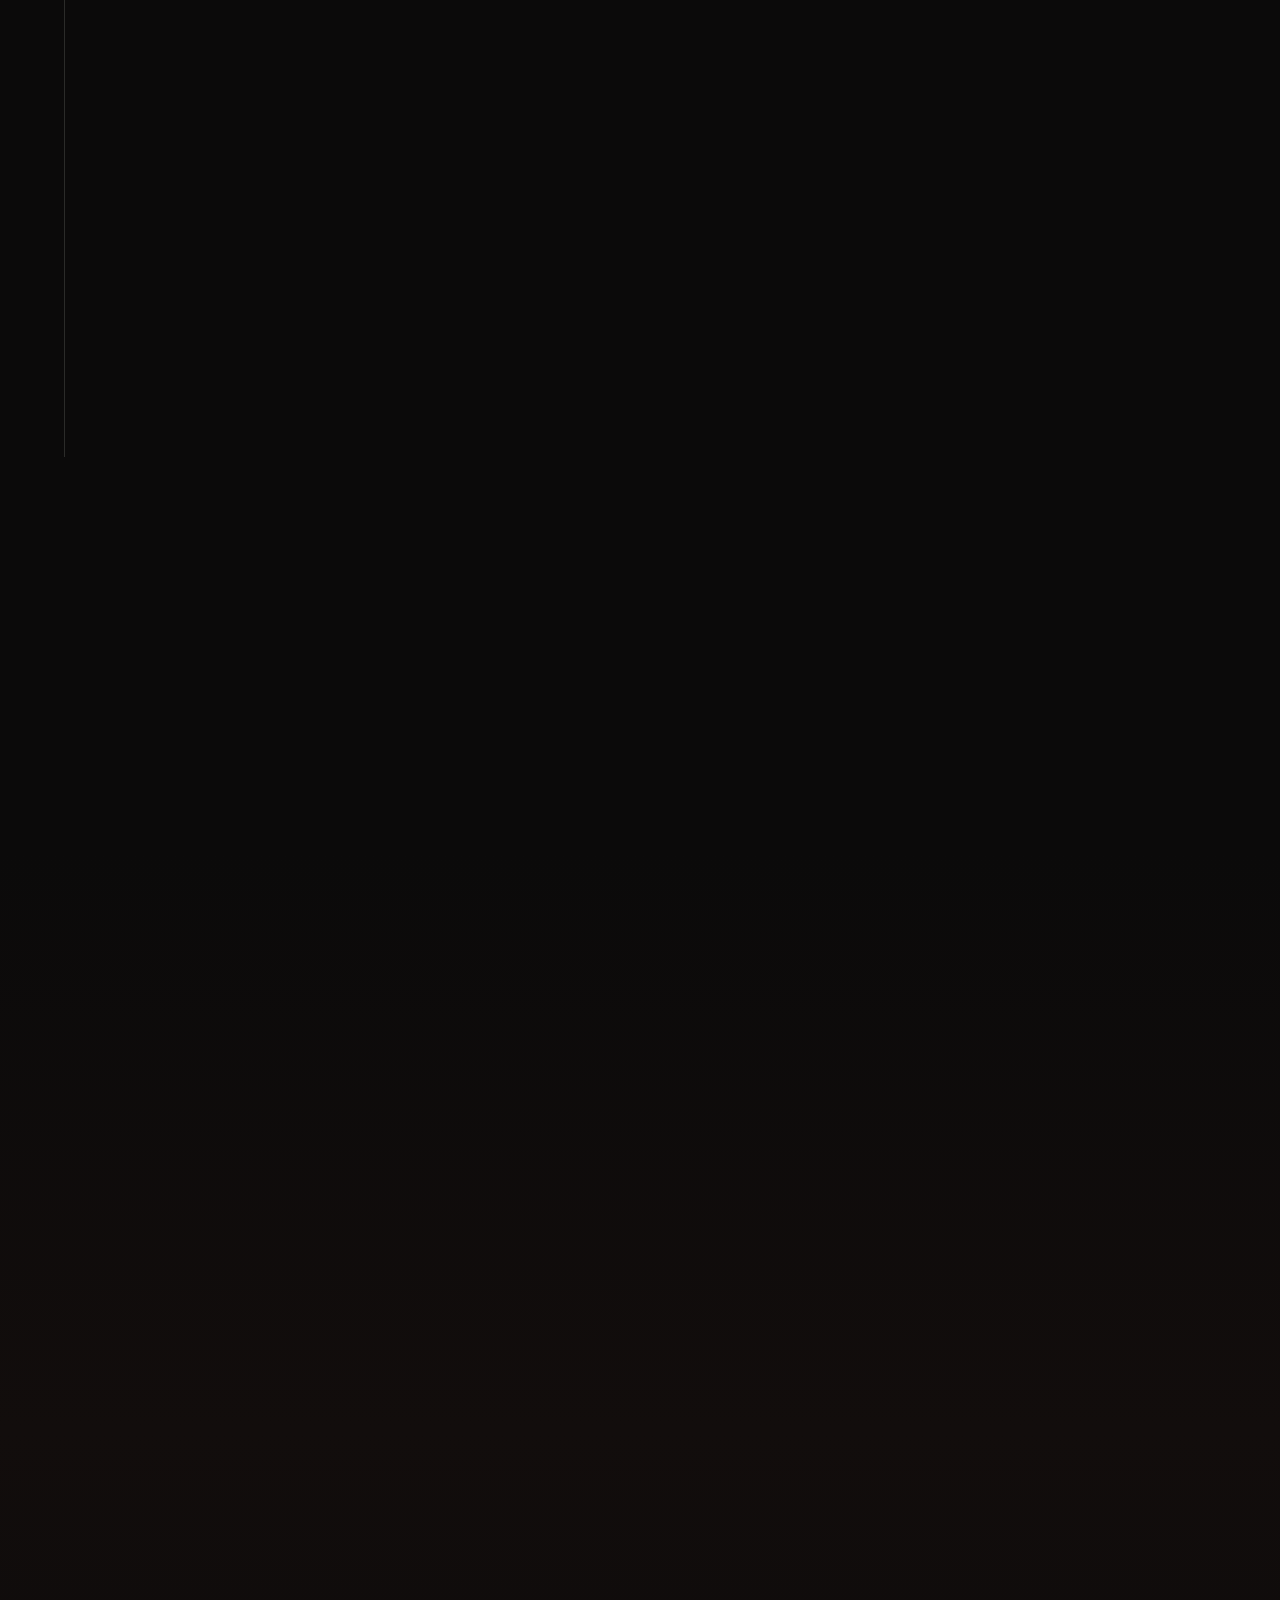
==== commit df8825a1: "Mention peg and drywall stilts, stilt covers, and custom LED shows Co-Authored-By: Claude Opus 5.5 <" ====
--- a/index.html
+++ b/index.html
@@ -182,7 +182,7 @@
           <img src="assets/img/gyroscopic-hoop.jpg" alt="" loading="lazy" />
           <span class="skill-card-body">
             <h3>LED Prop Dance</h3>
-            <span class="skill-card-blurb">Programmable hoops, LED lyra, and Digital Fire.</span>
+            <span class="skill-card-blurb">Custom-programmed light shows for corporate &amp; themed events.</span>
             <span class="skill-card-cta">Explore →</span>
           </span>
         </a>
@@ -190,7 +190,7 @@
           <img src="assets/img/led-wings-stilts.jpg" alt="" loading="lazy" />
           <span class="skill-card-body">
             <h3>Stiltwalking</h3>
-            <span class="skill-card-blurb">Towering characters with wings, LED, or fire.</span>
+            <span class="skill-card-blurb">Peg &amp; drywall stilts, custom stilt covers, wings, LED, or fire.</span>
             <span class="skill-card-cta">Explore →</span>
           </span>
         </a>
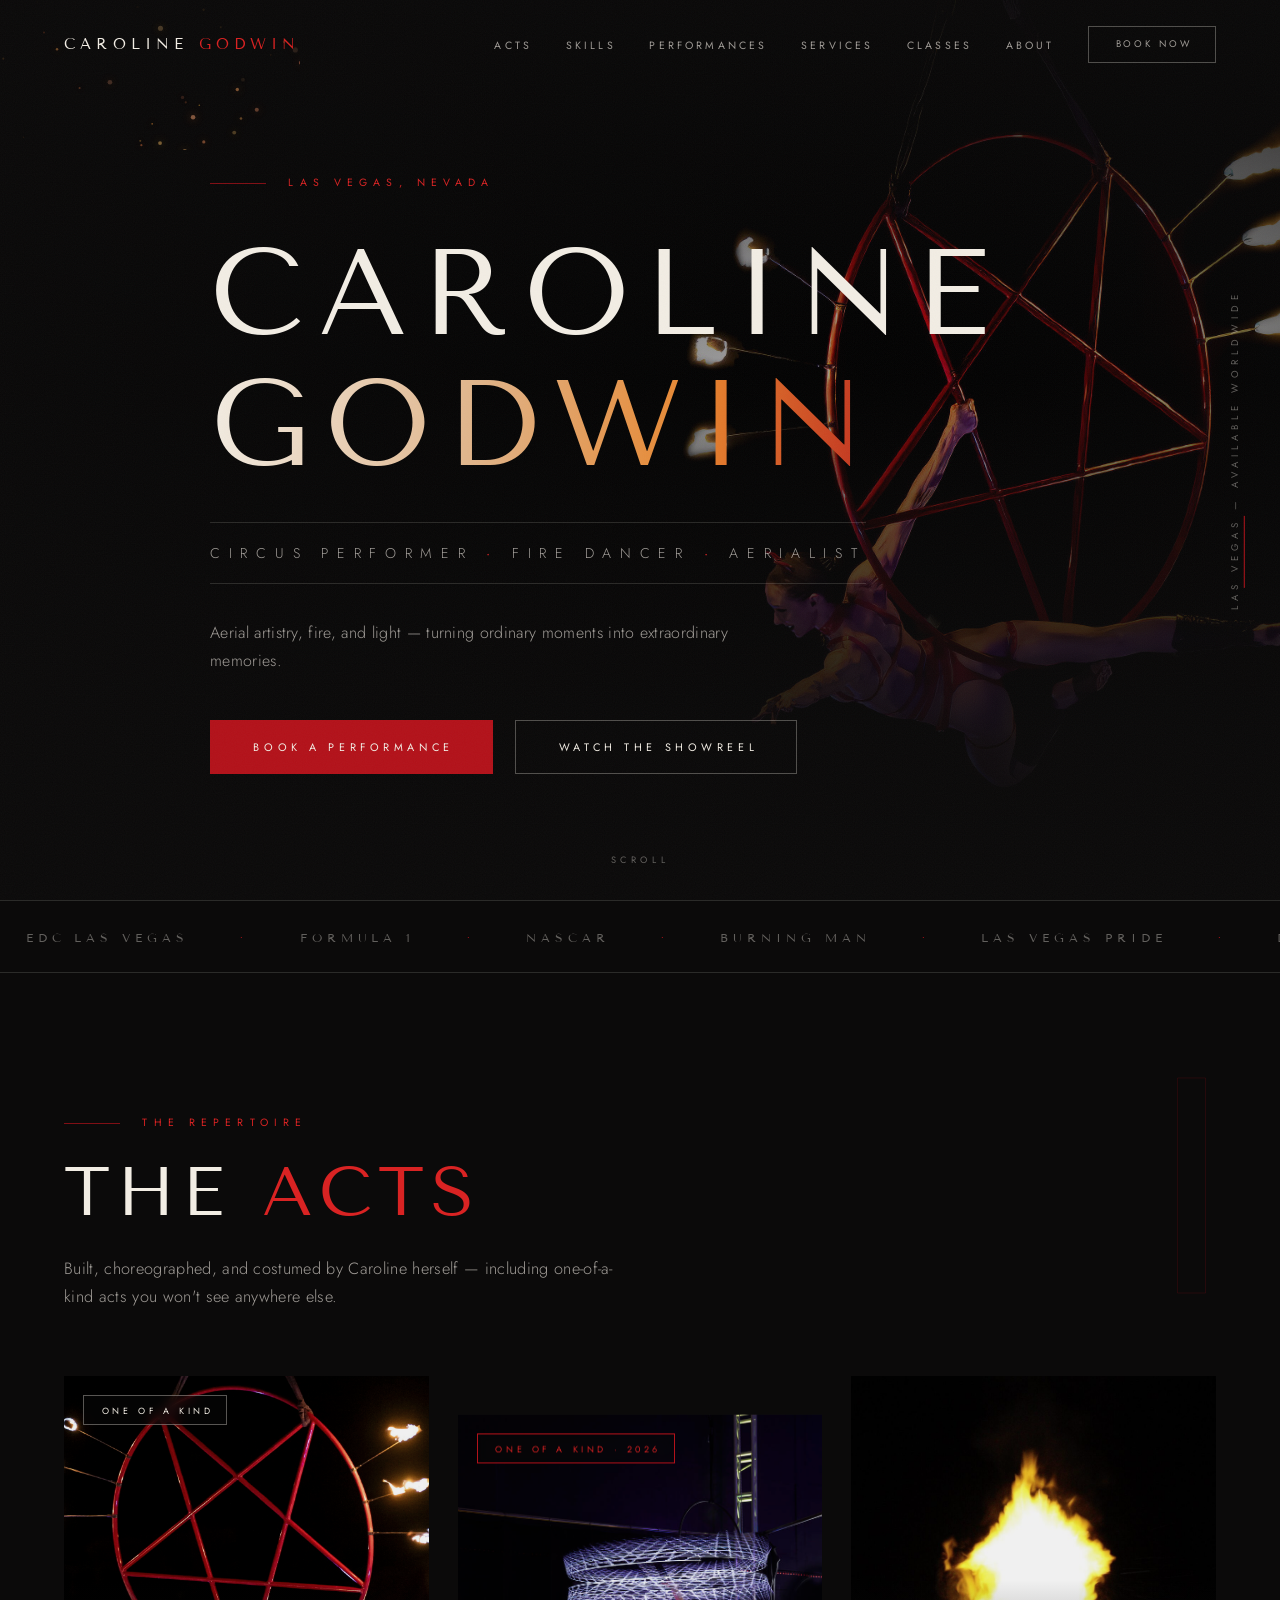
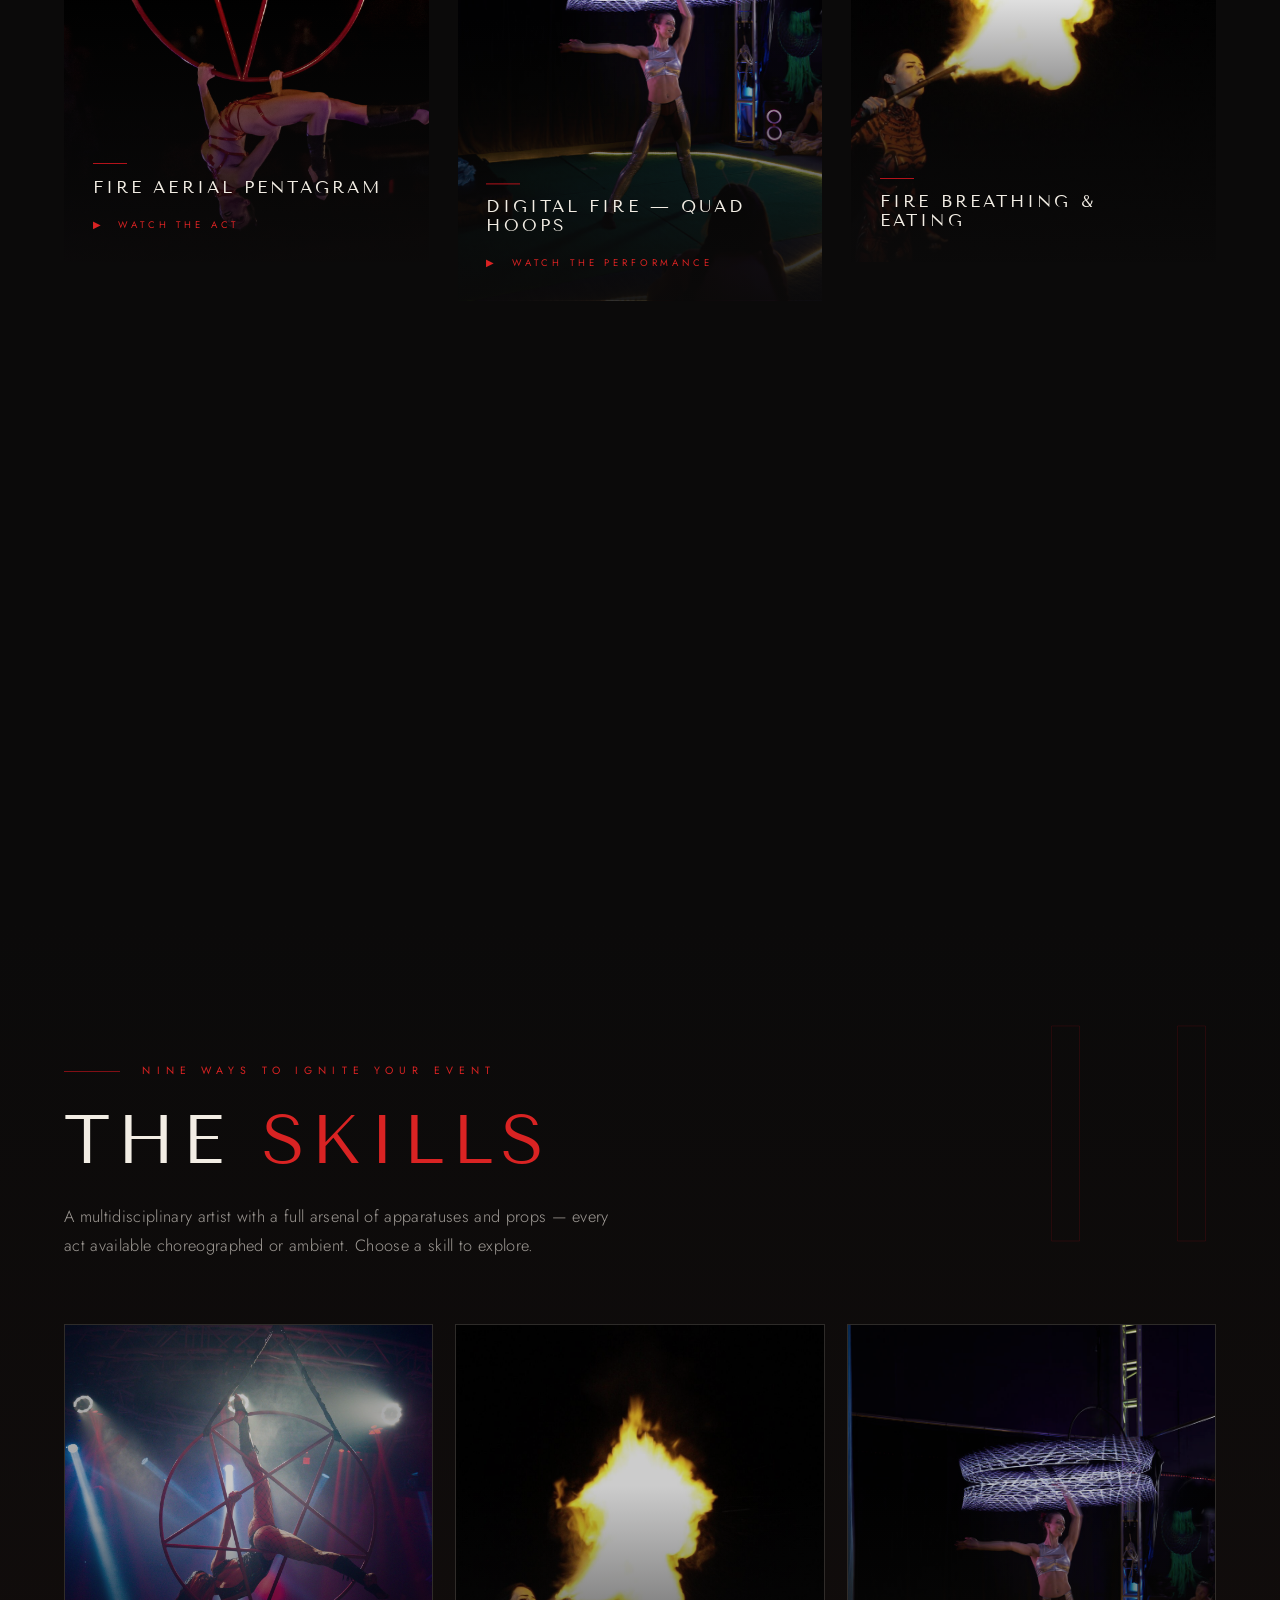
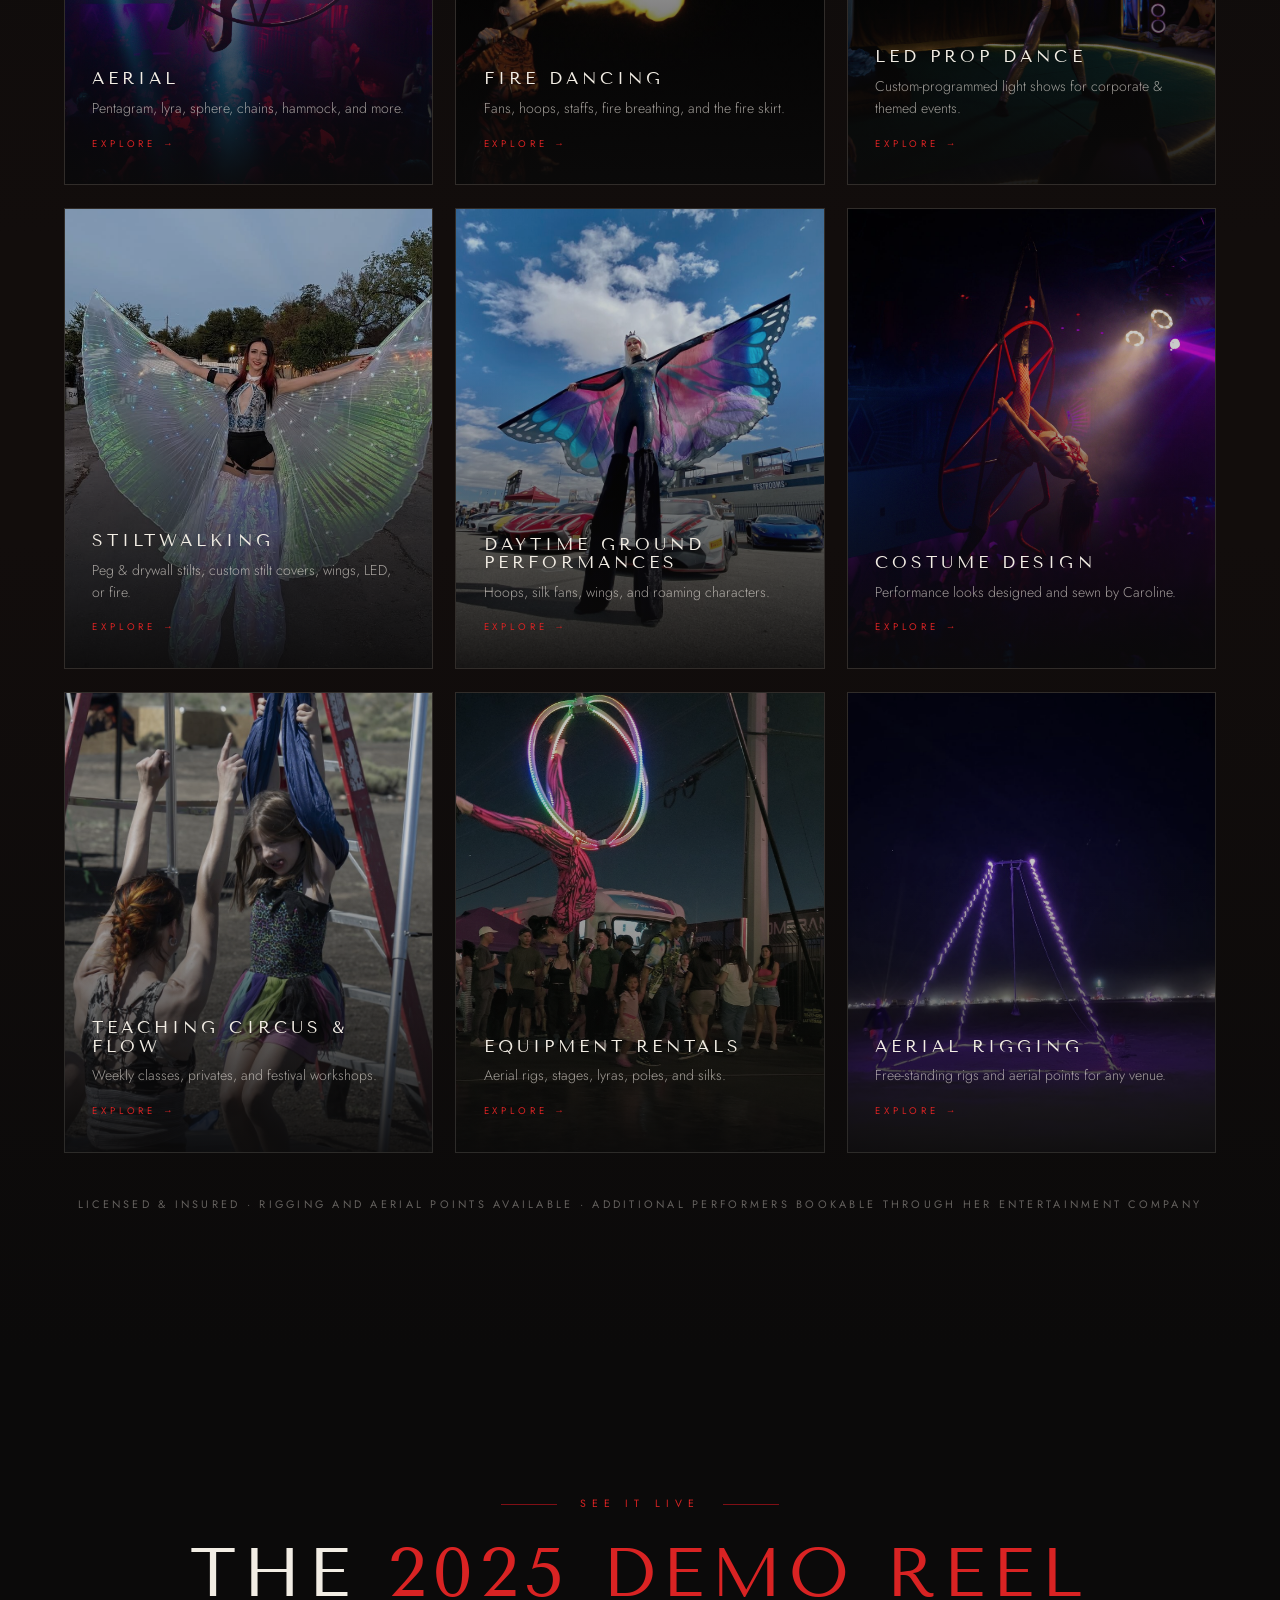
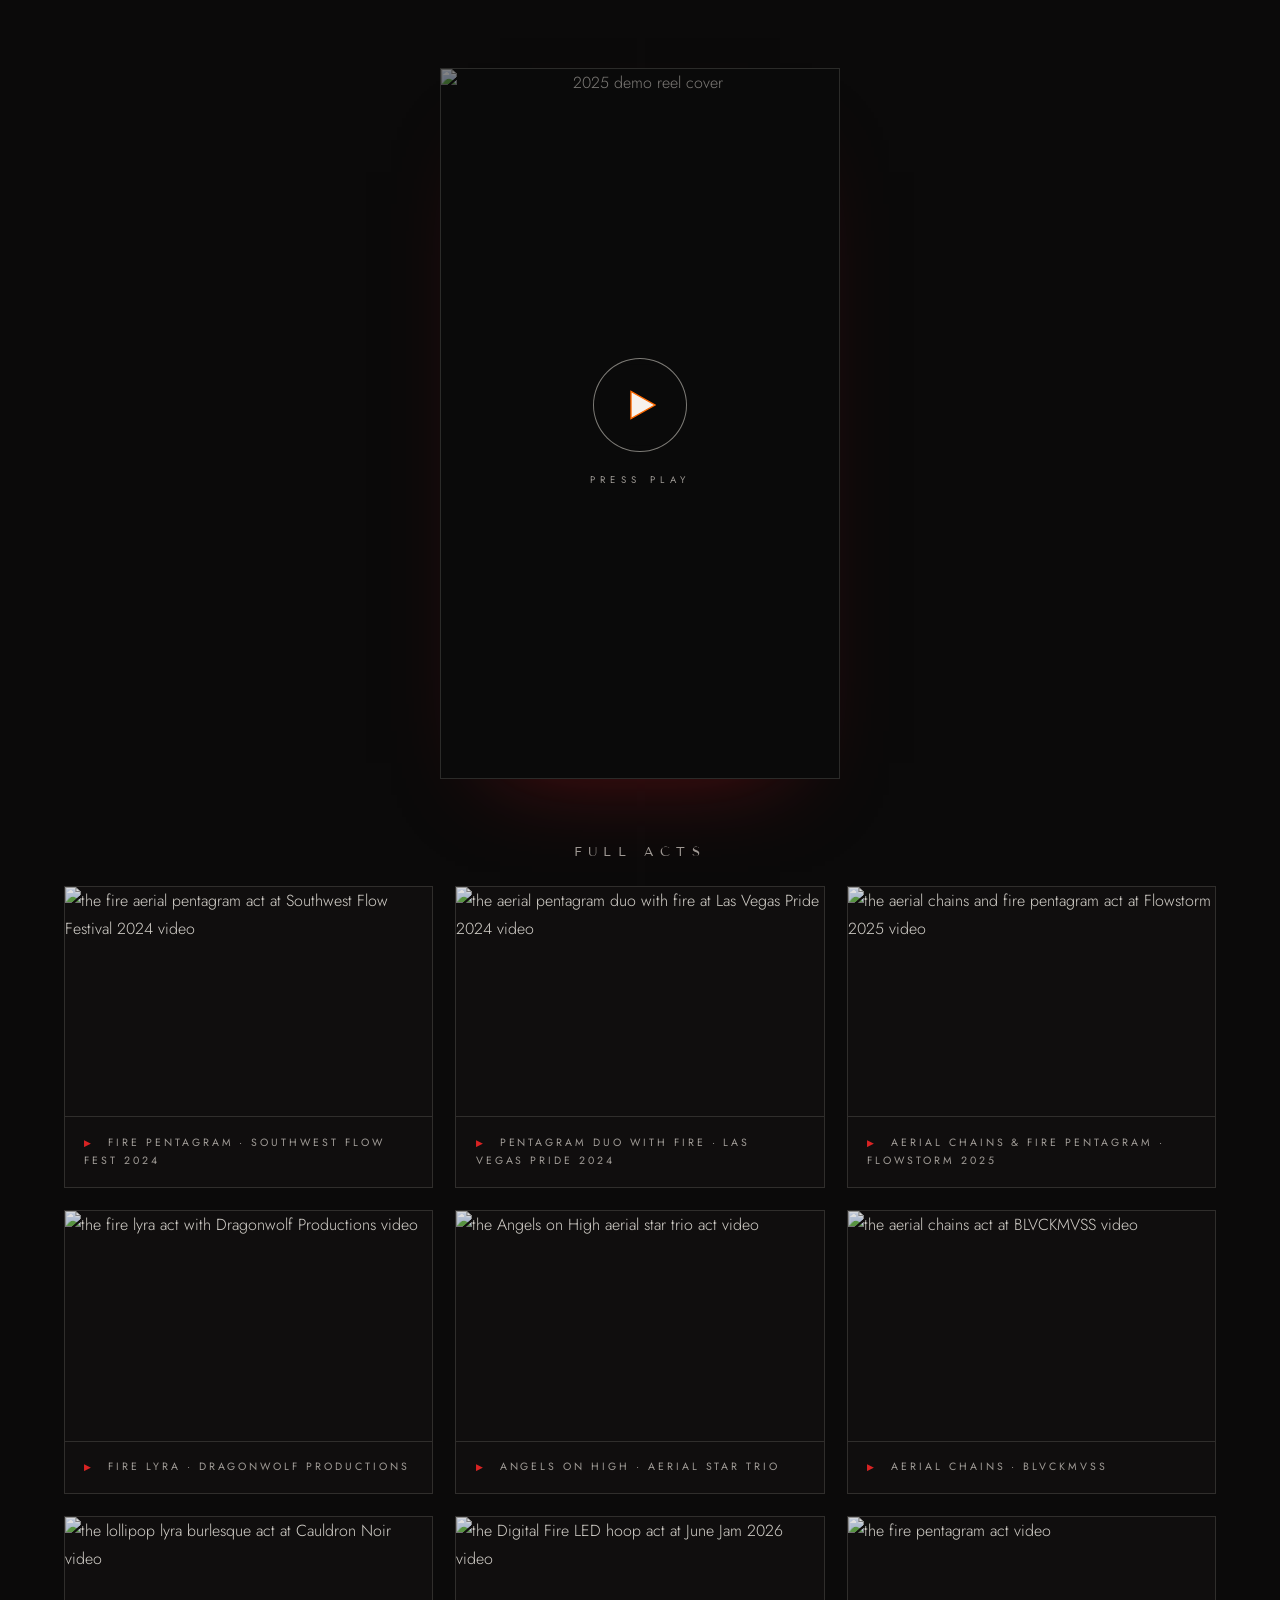
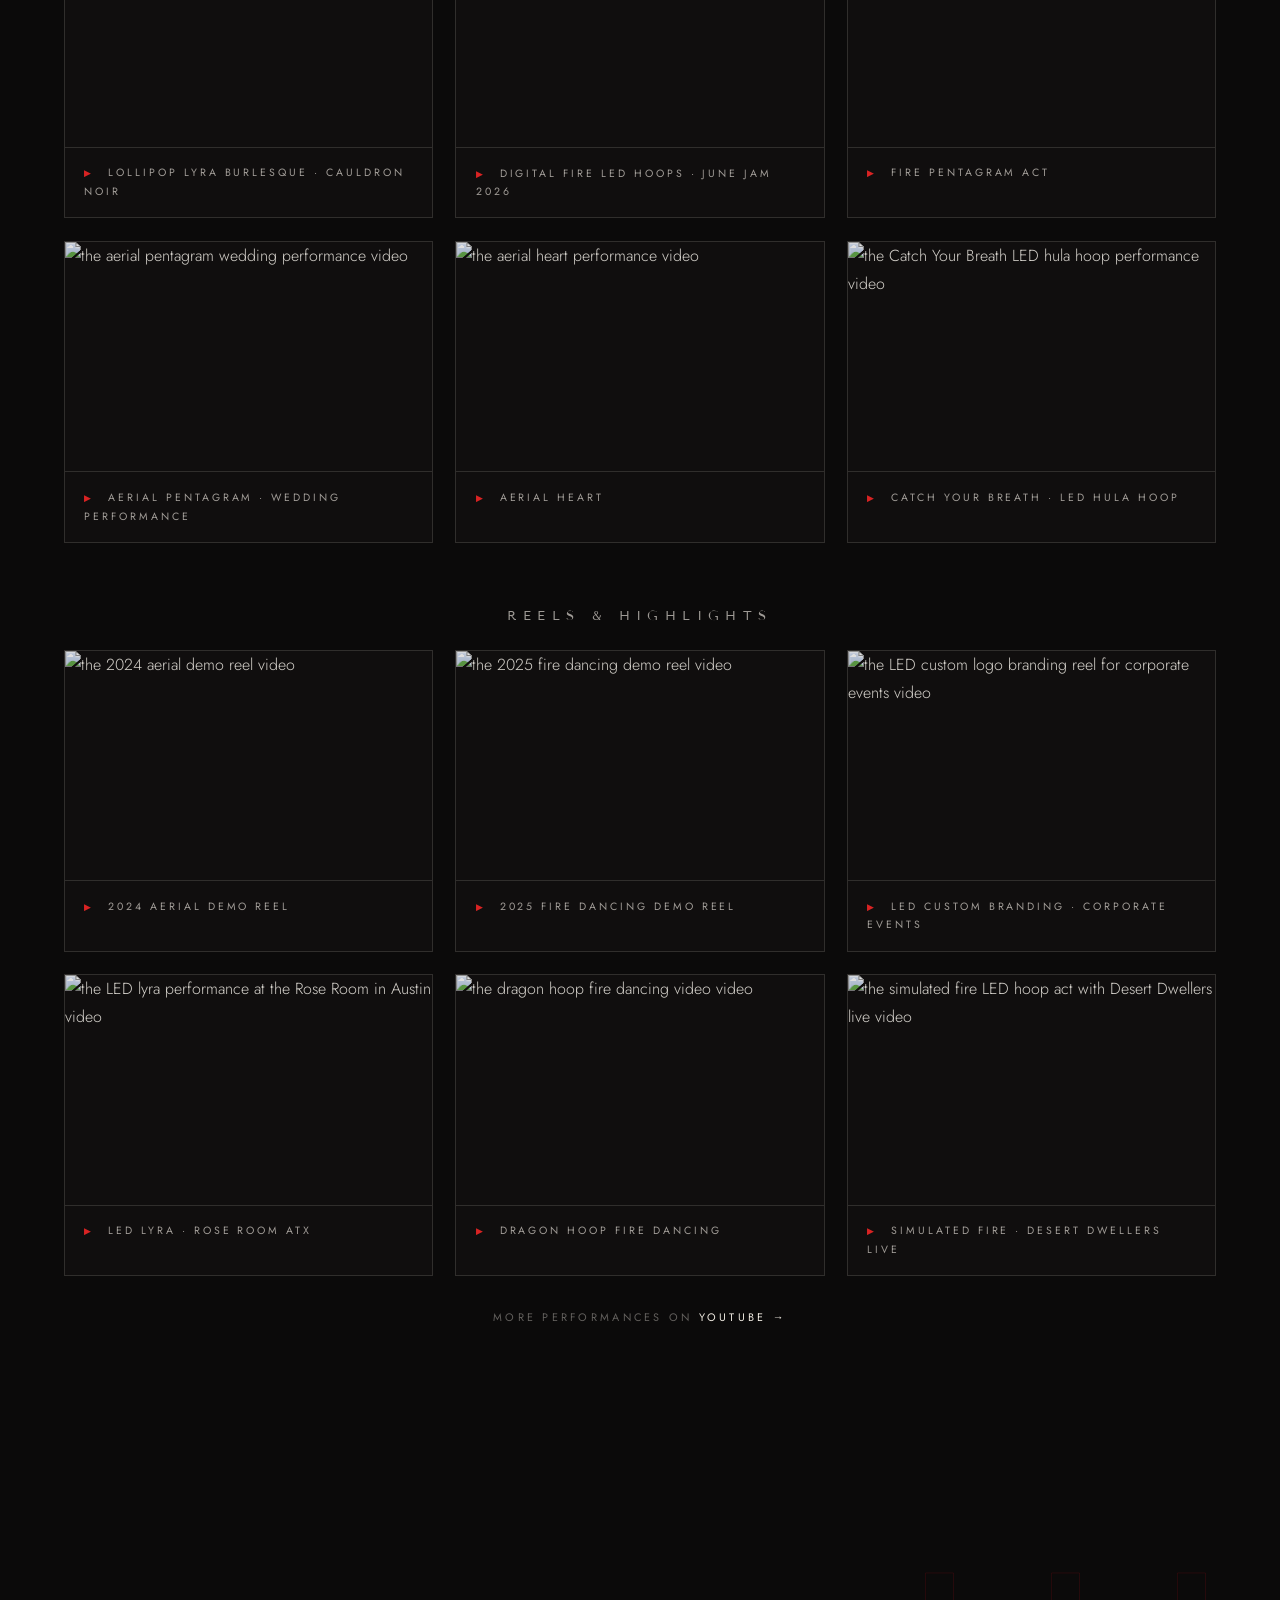
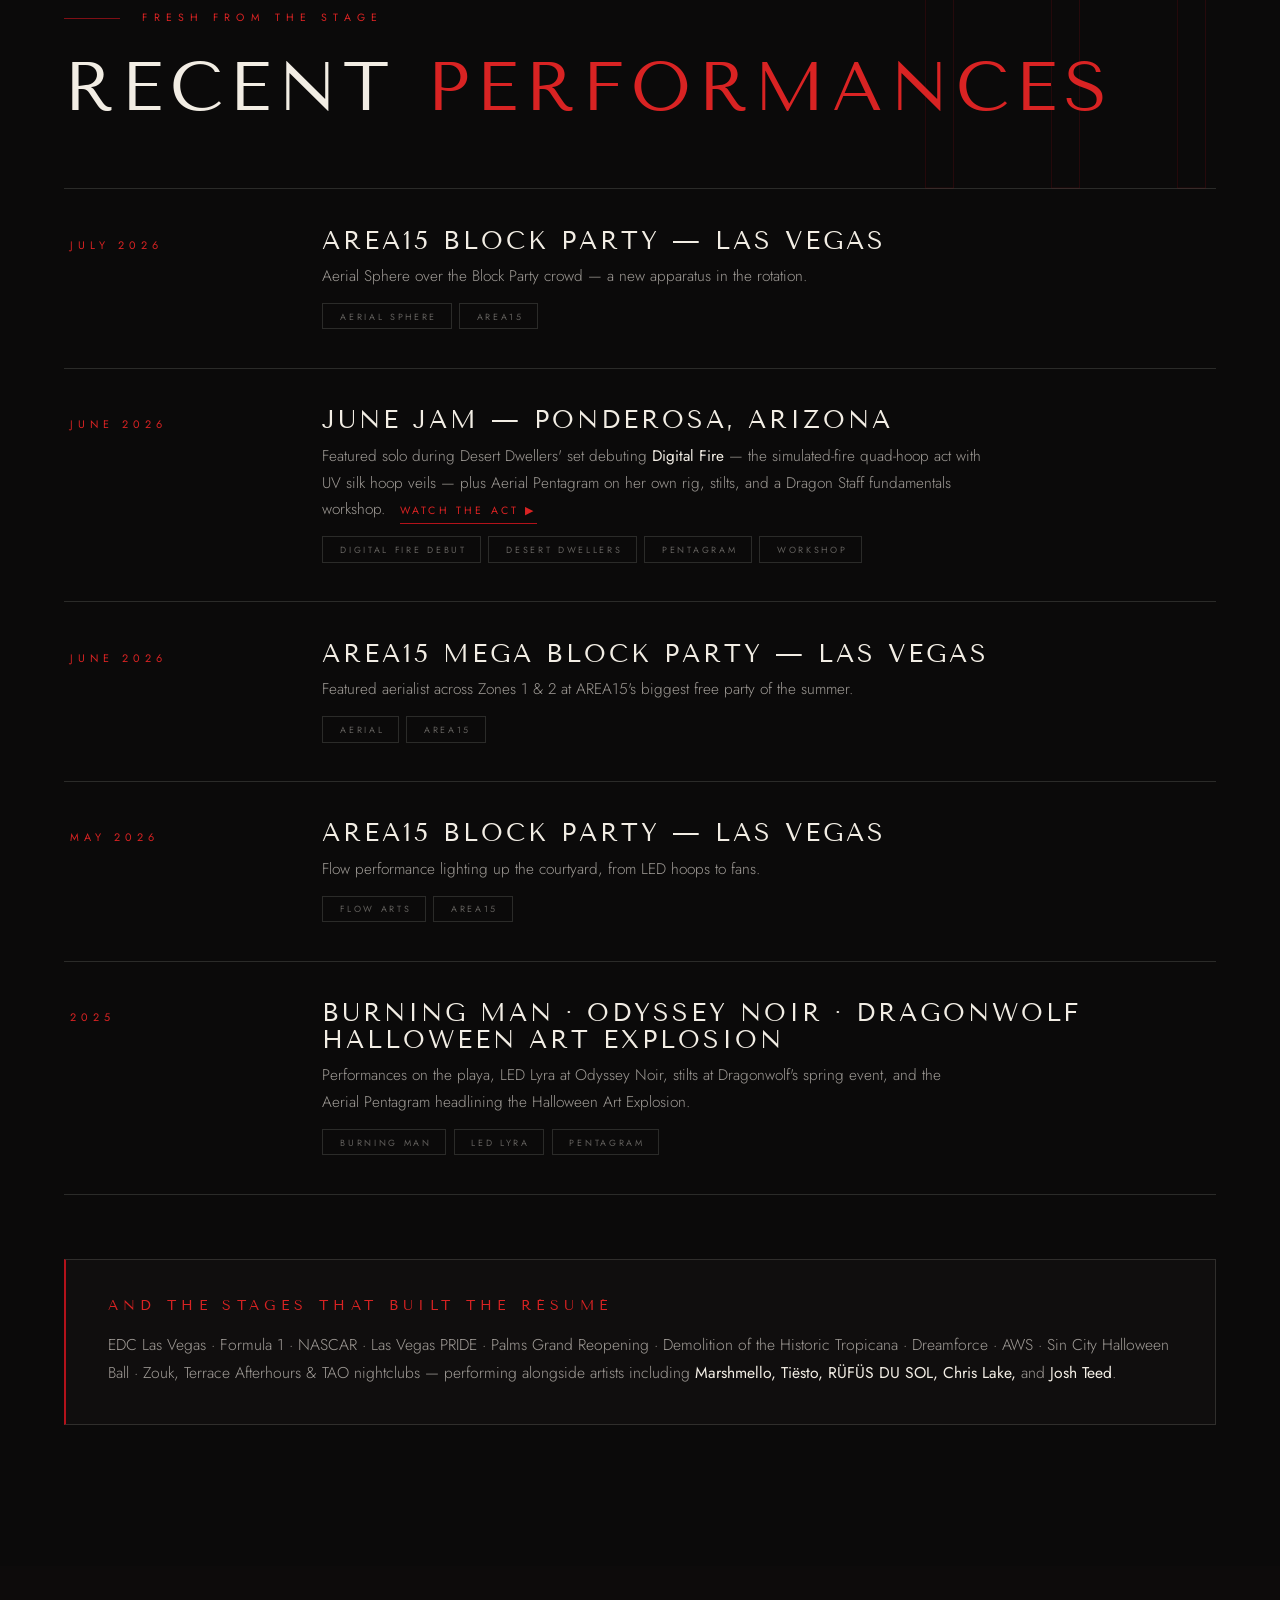
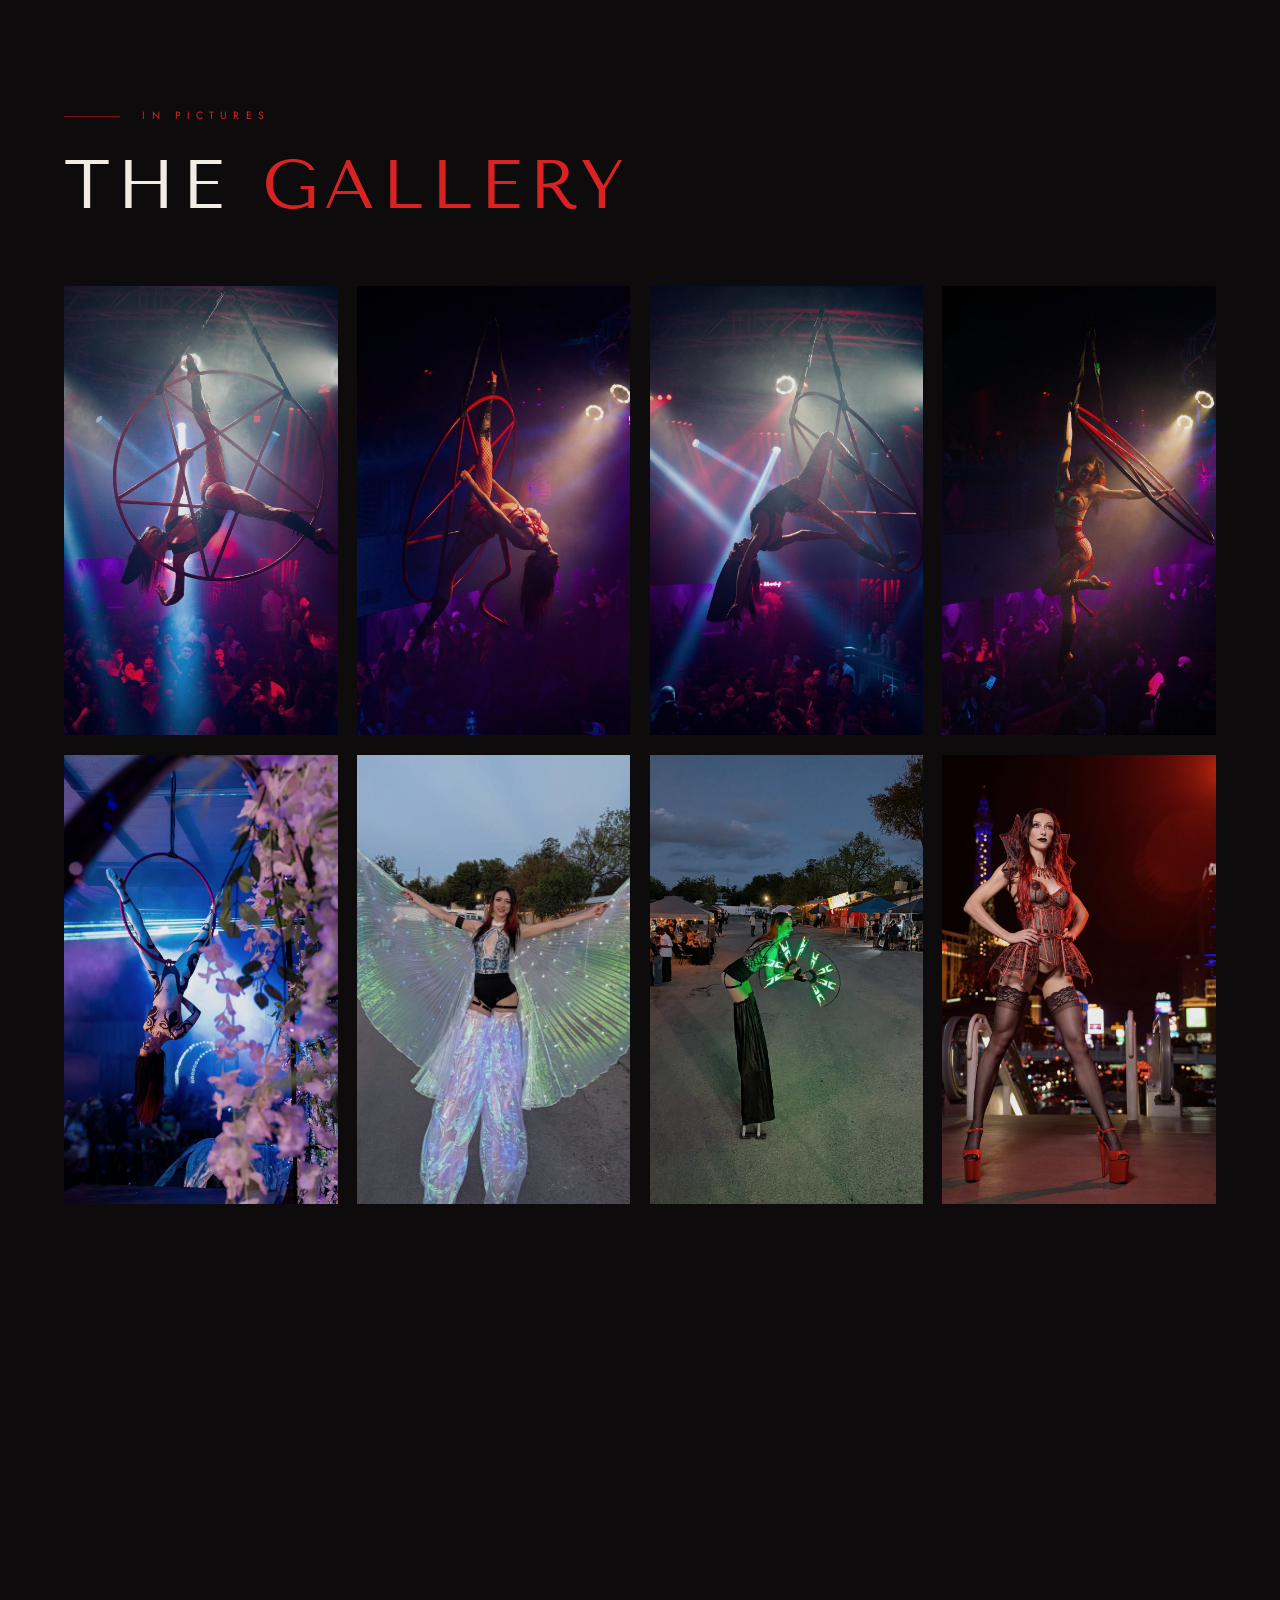
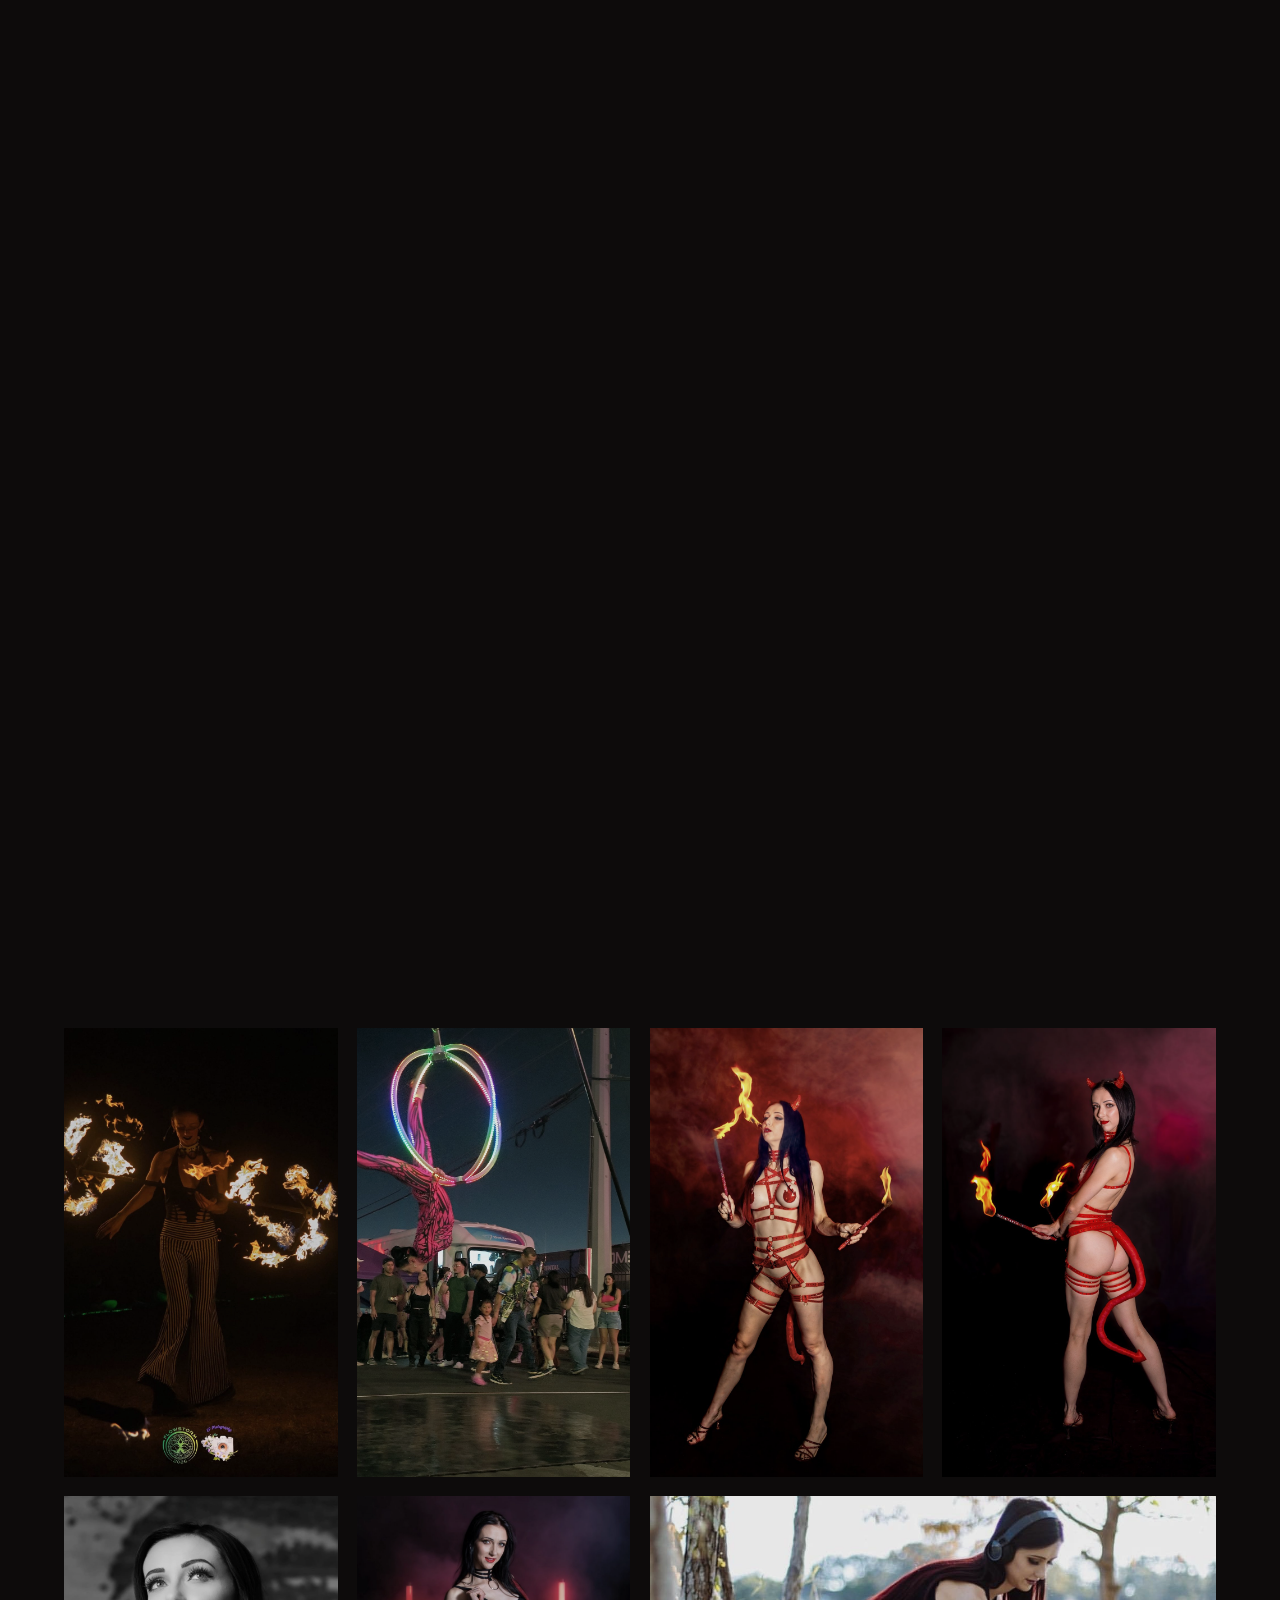
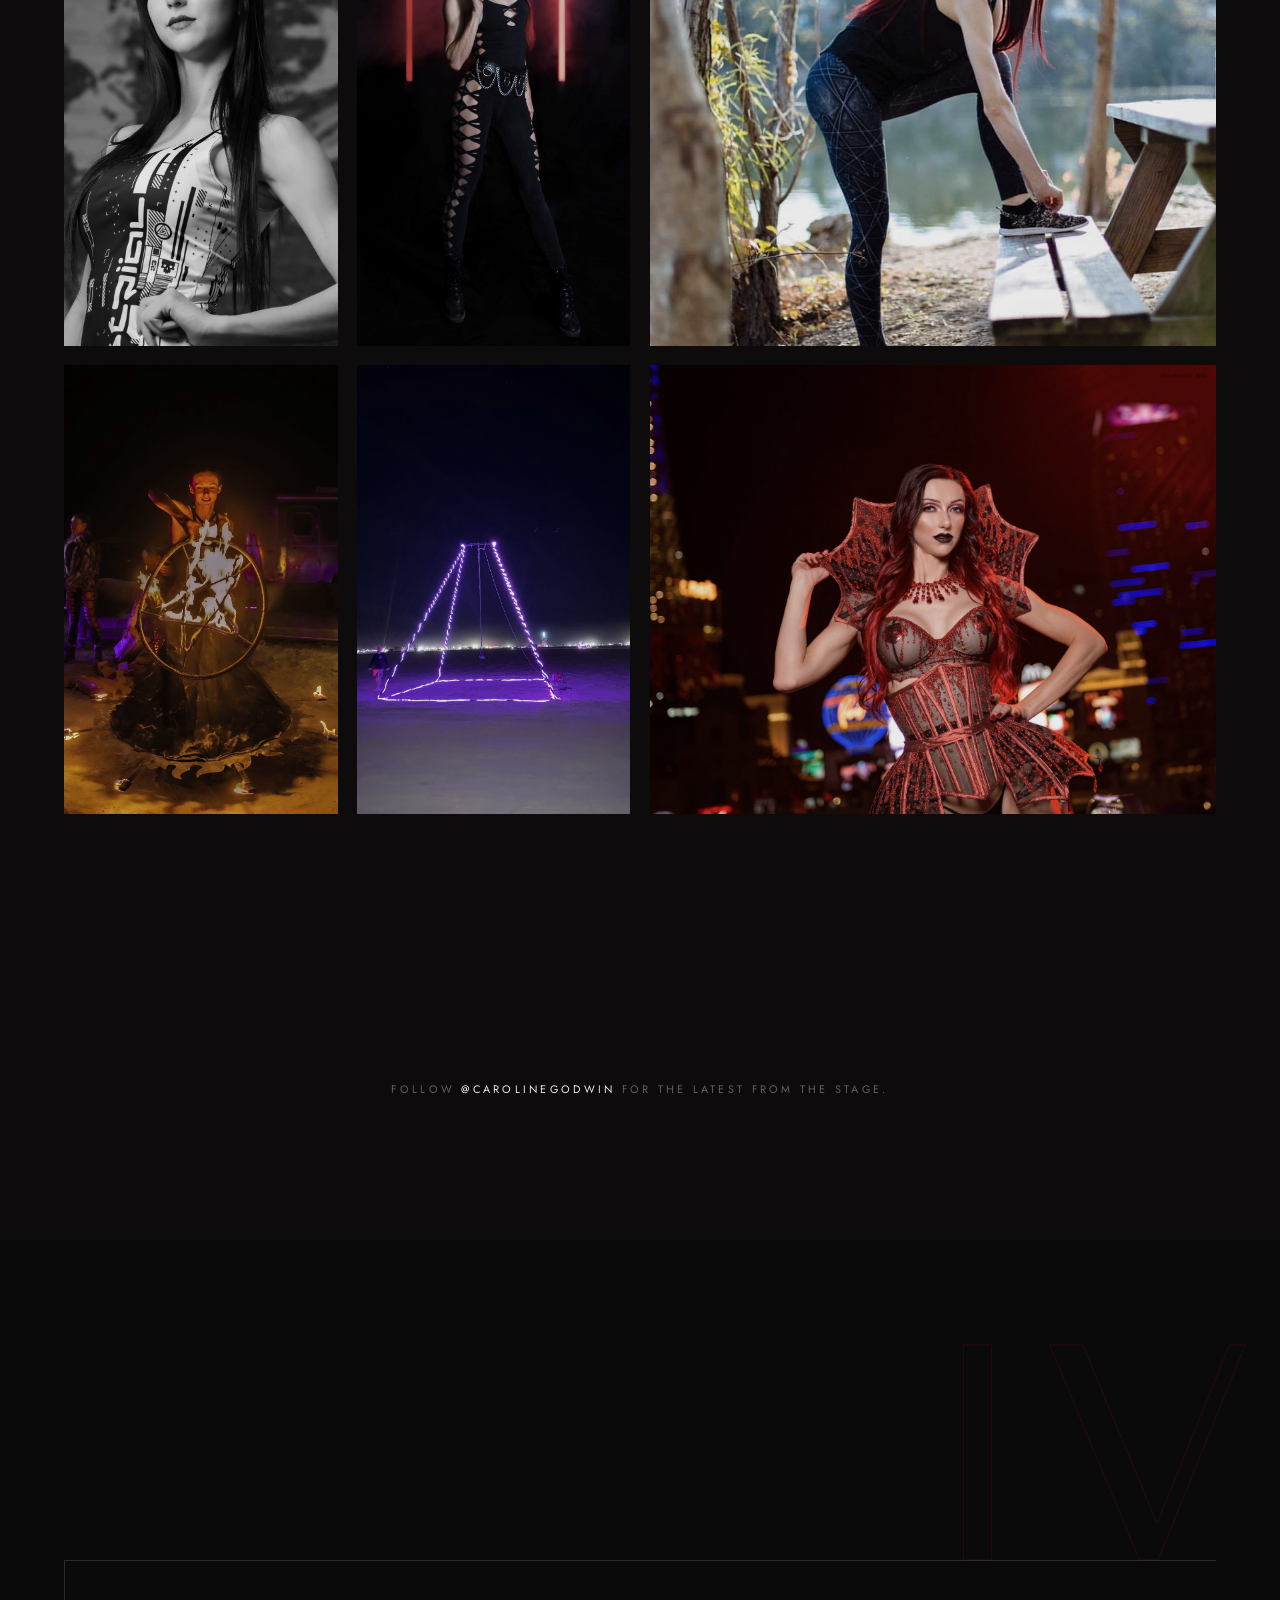
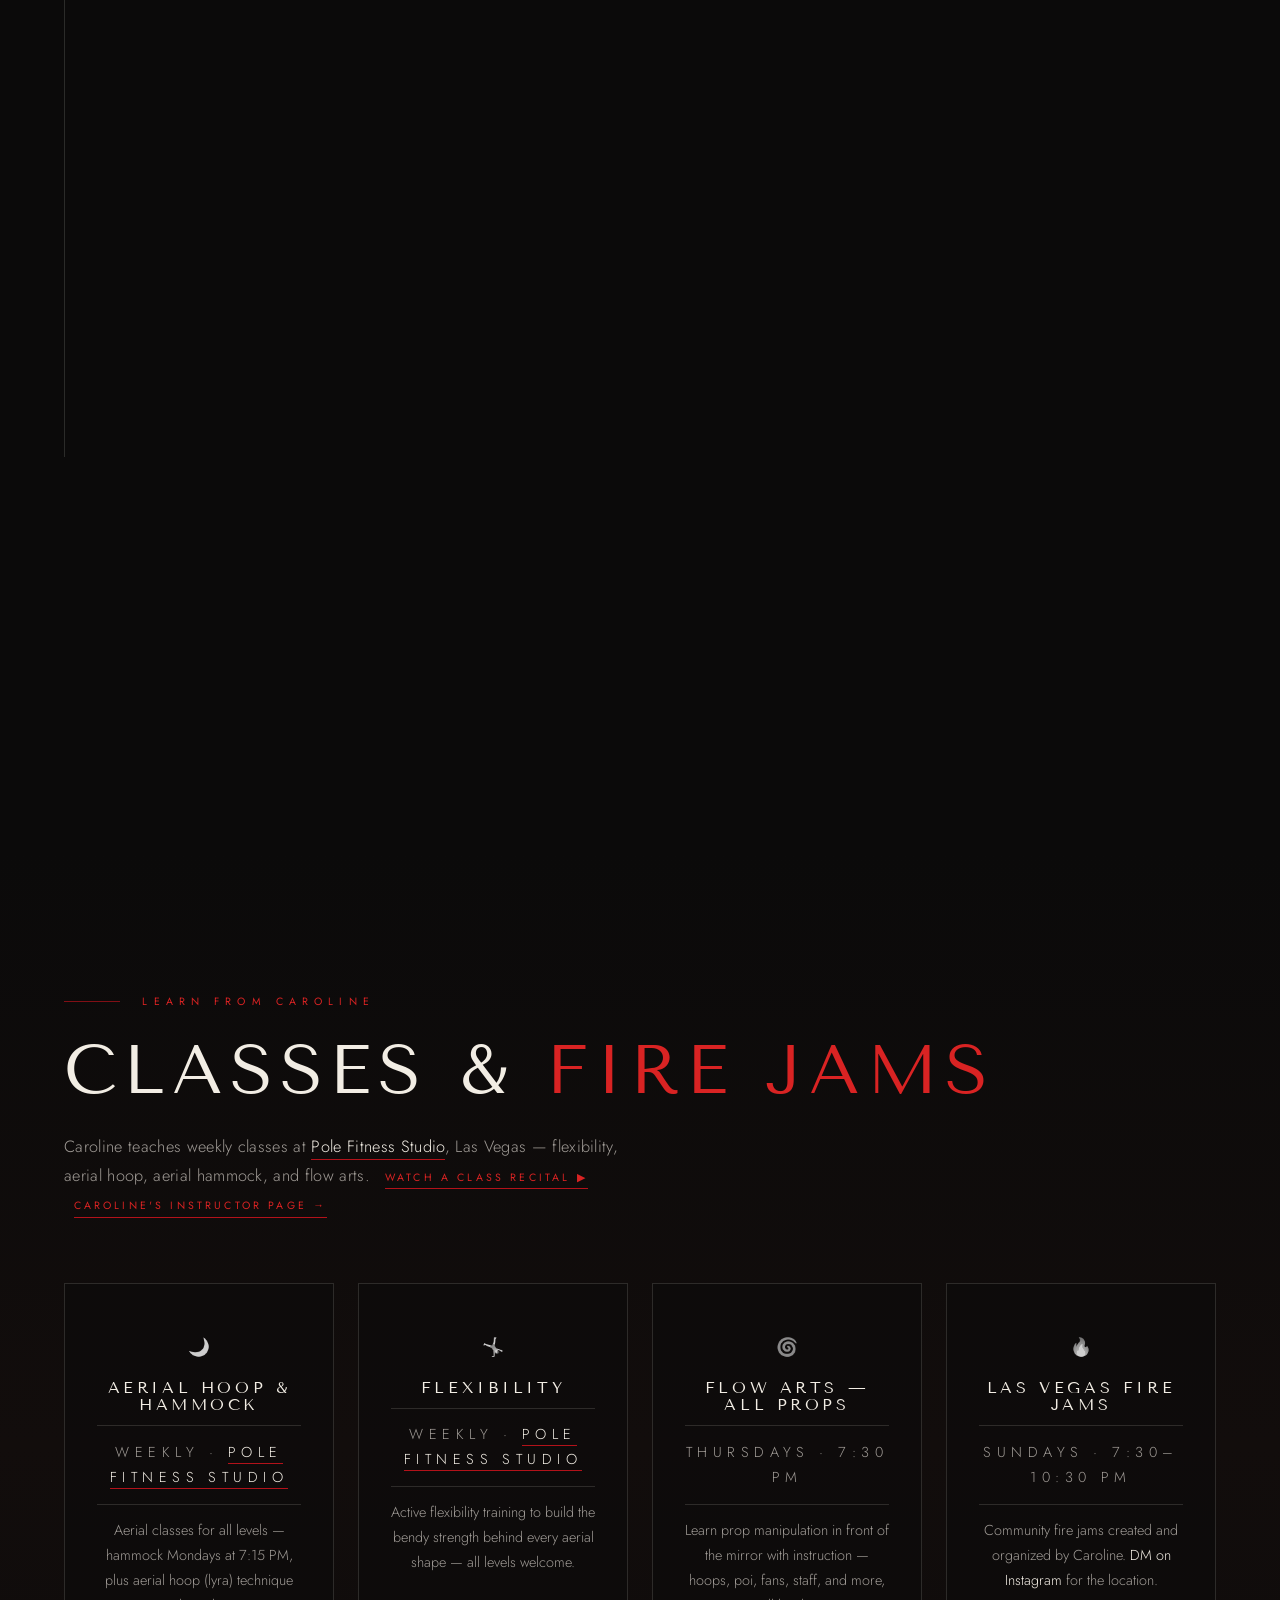
==== commit 9389ae70: "Link Caroline's Pole Fitness Studio instructor page Co-Authored-By: Claude Opus 5.5 <noreply@anthrop" ====
--- a/index.html
+++ b/index.html
@@ -503,7 +503,8 @@
       <h2 class="section-title reveal">Classes &amp; <span class="accent">Fire Jams</span></h2>
       <p class="lede reveal">Caroline teaches weekly classes at <a href="https://www.polefitnessstudio.com" target="_blank" rel="noopener">Pole Fitness Studio</a>, Las Vegas —
          flexibility, aerial hoop, aerial hammock, and flow arts.
-         <a href="#" class="tl-watch" data-video="T19zScpRAFk" data-ratio="wide">Watch a class recital&nbsp;▶</a></p>
+         <a href="#" class="tl-watch" data-video="T19zScpRAFk" data-ratio="wide">Watch a class recital&nbsp;▶</a>
+         <a href="https://polefitnessstudio.com/teacher-caroline-godwin" class="tl-watch" target="_blank" rel="noopener">Caroline's instructor page&nbsp;→</a></p>
       <div class="class-grid">
         <div class="class-card reveal">
           <span class="disc-icon">🌙</span>
